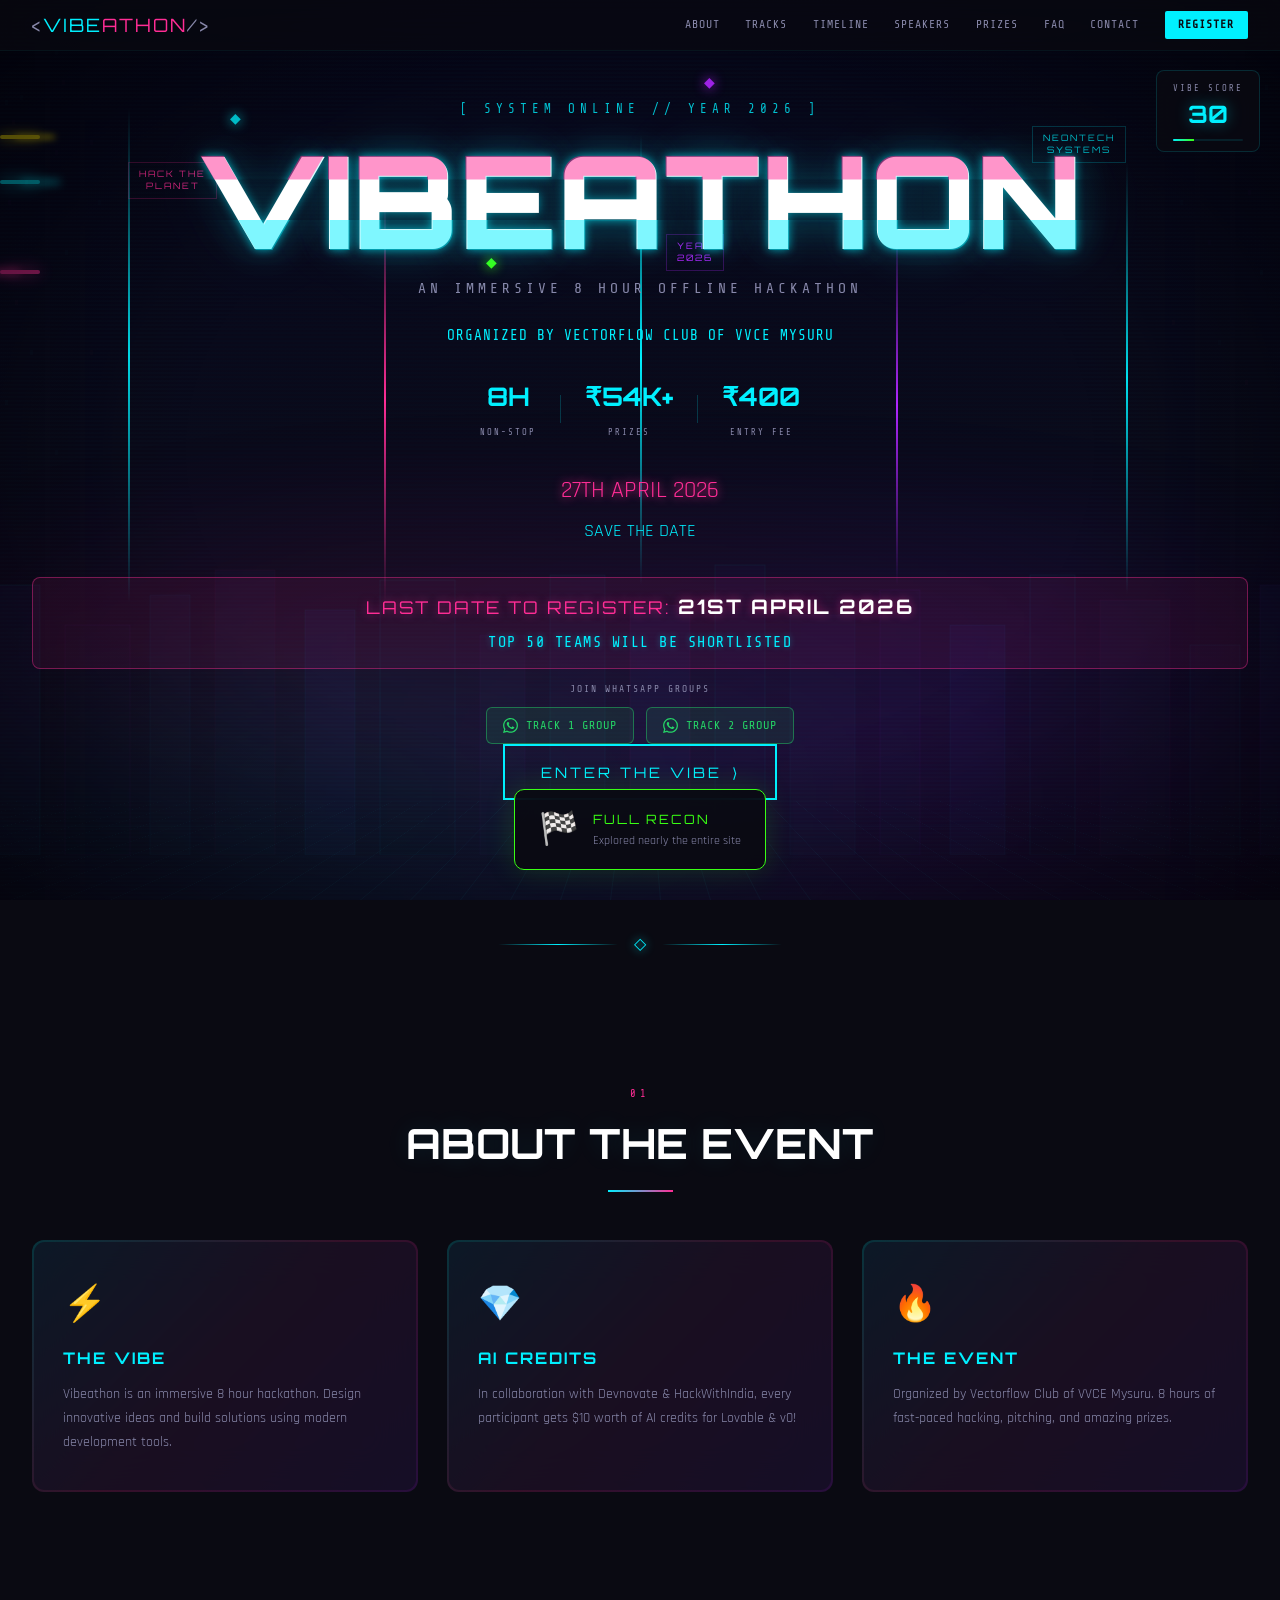
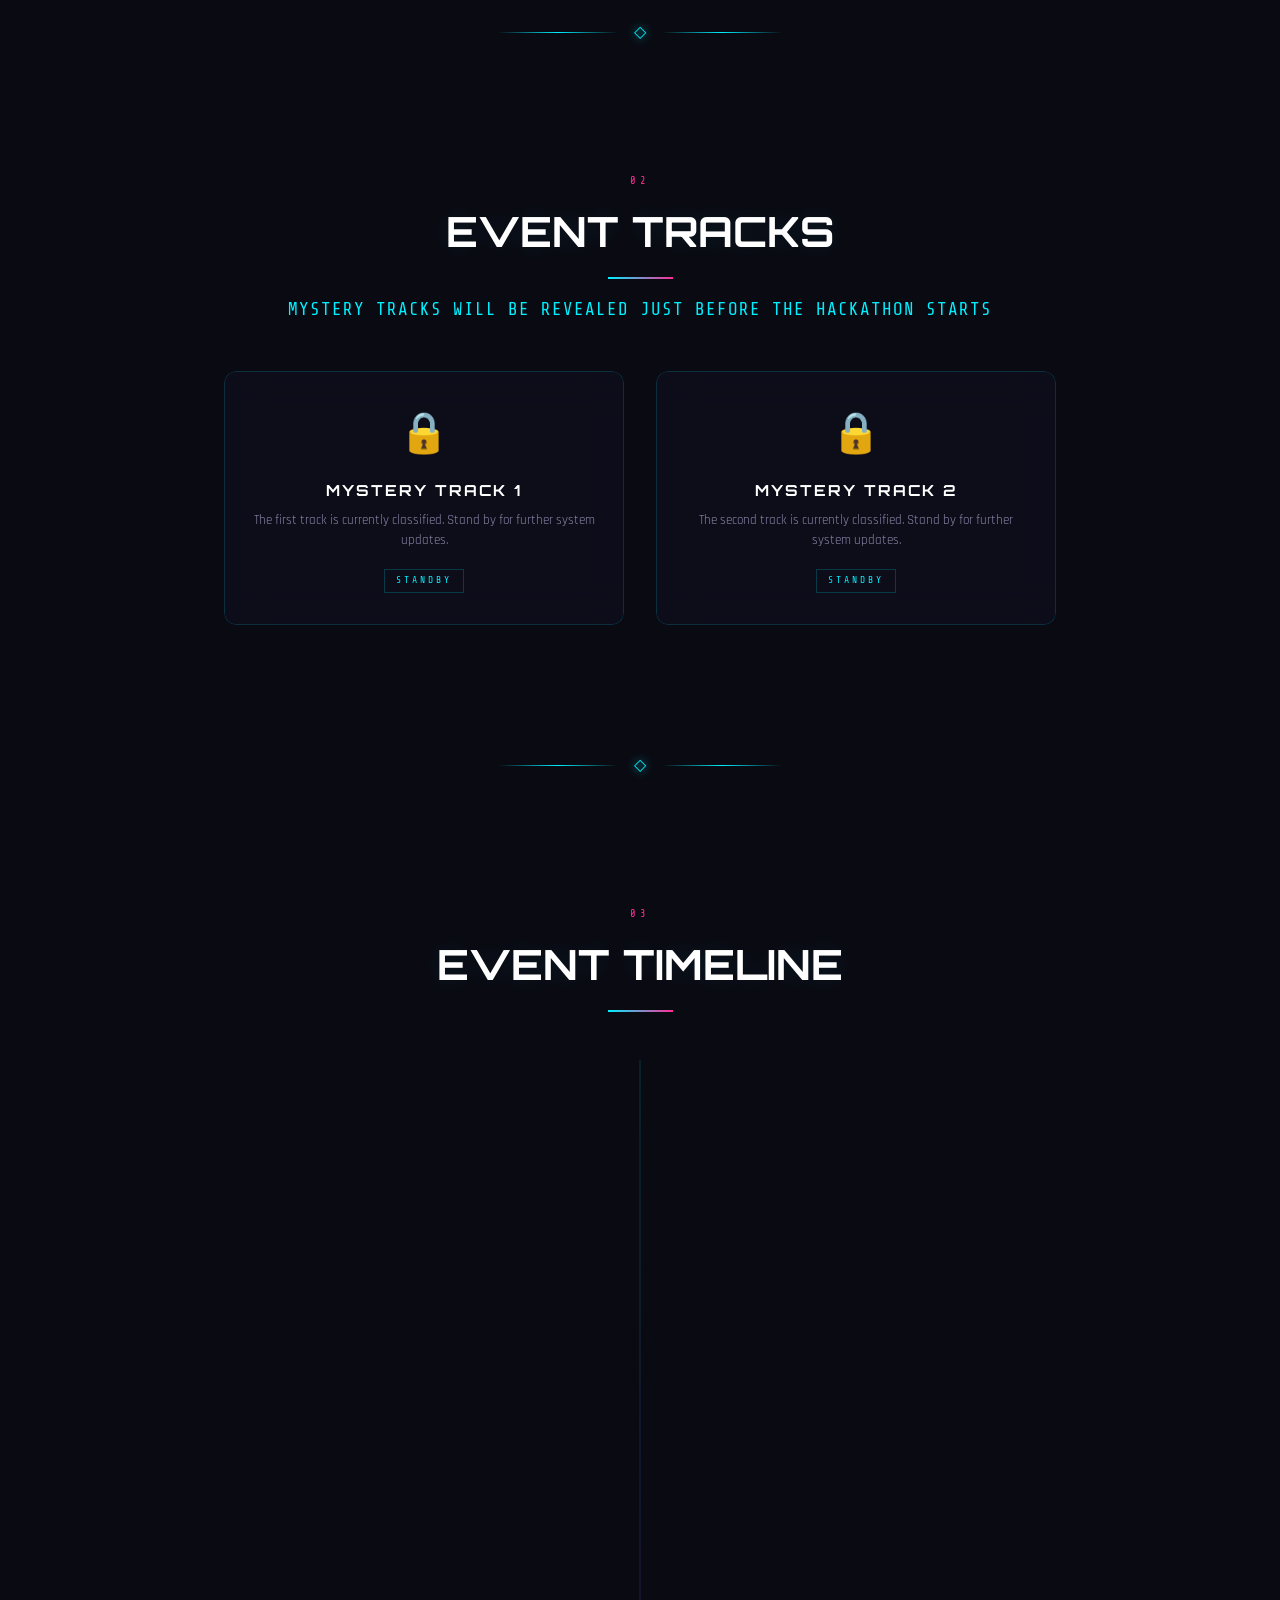
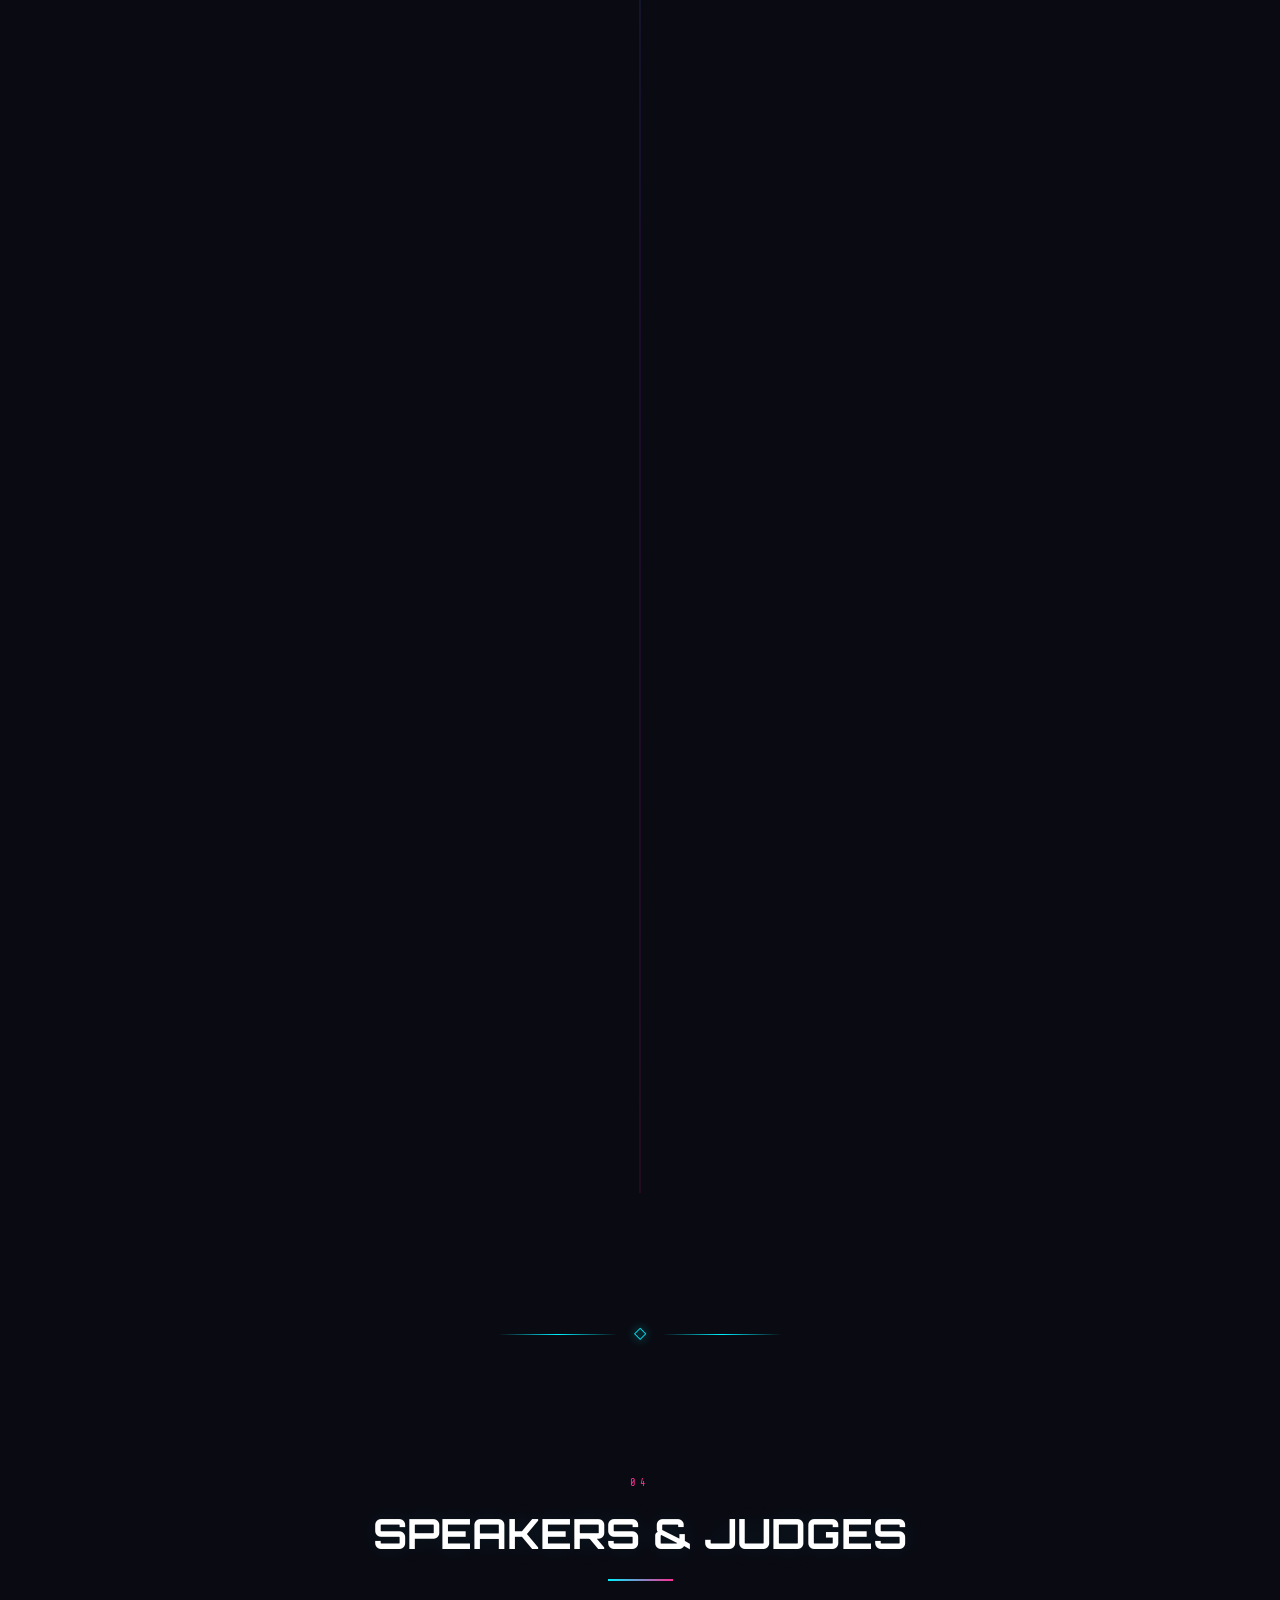
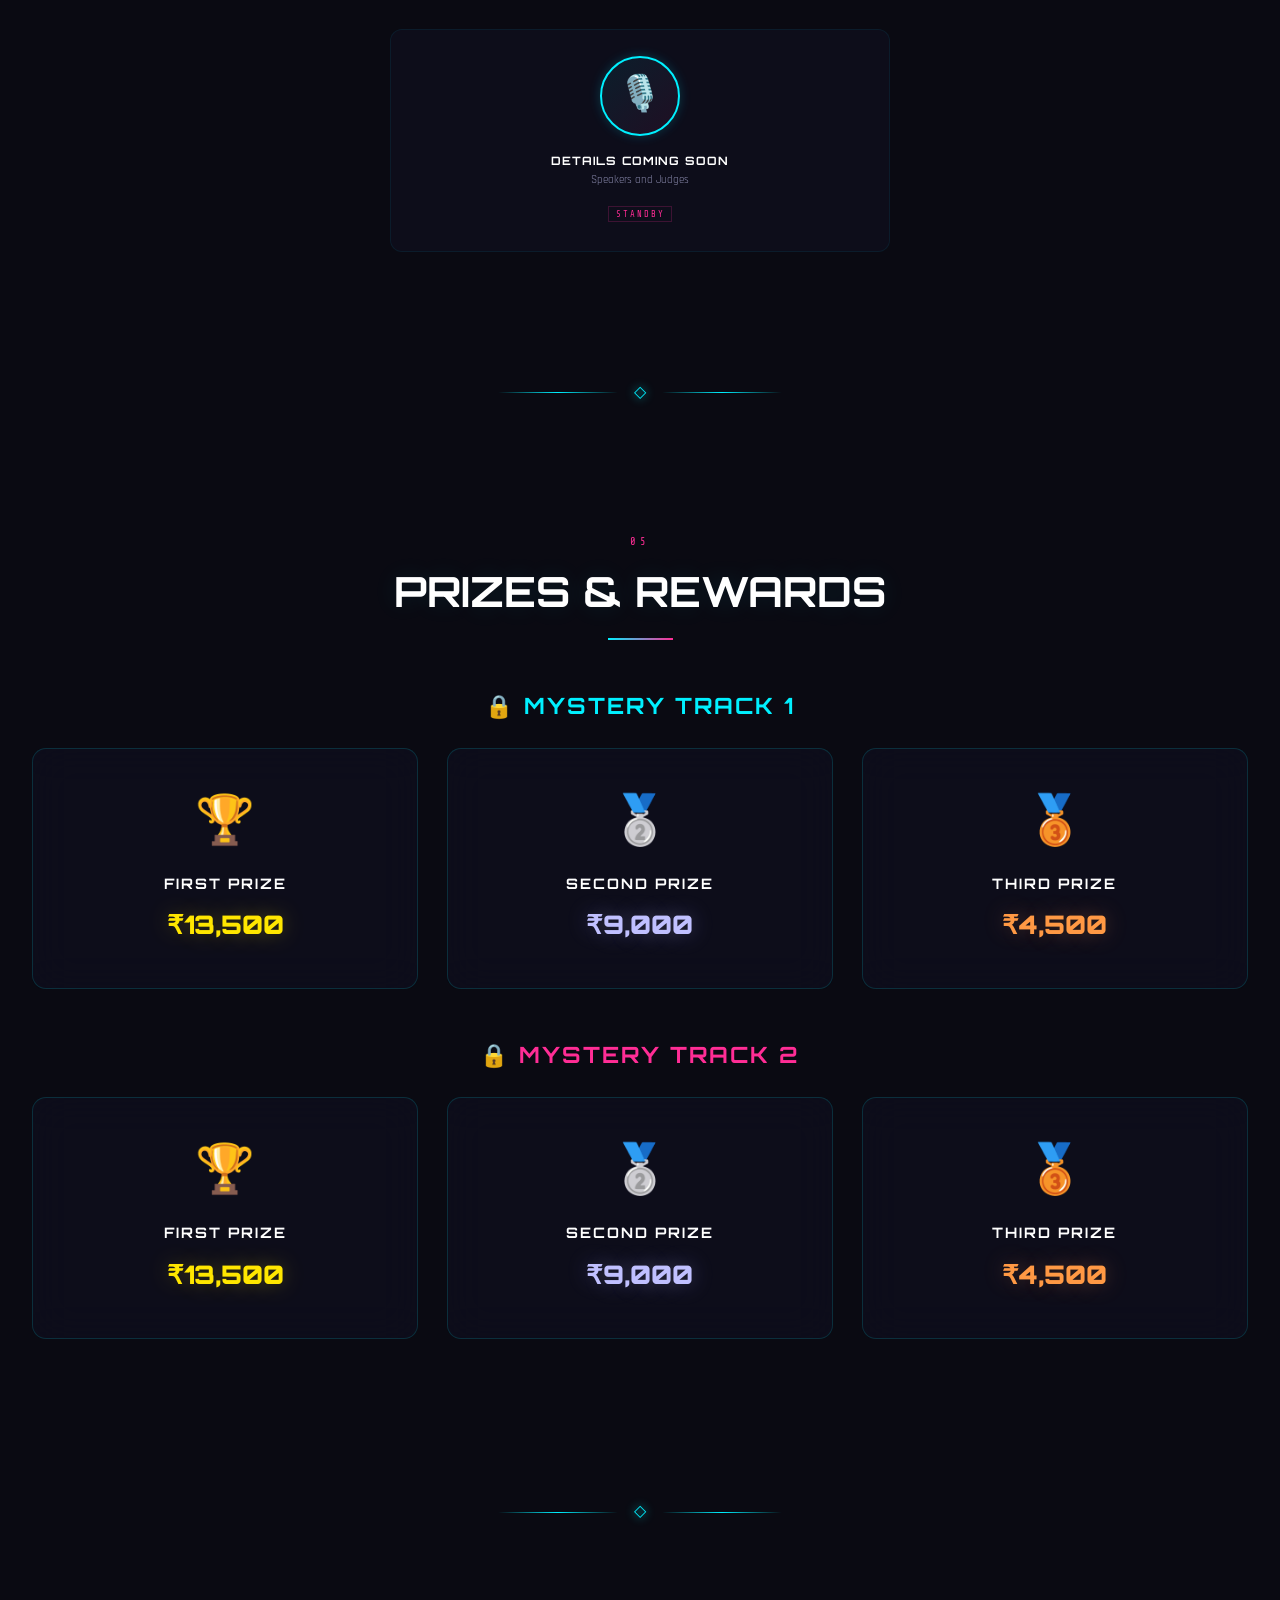
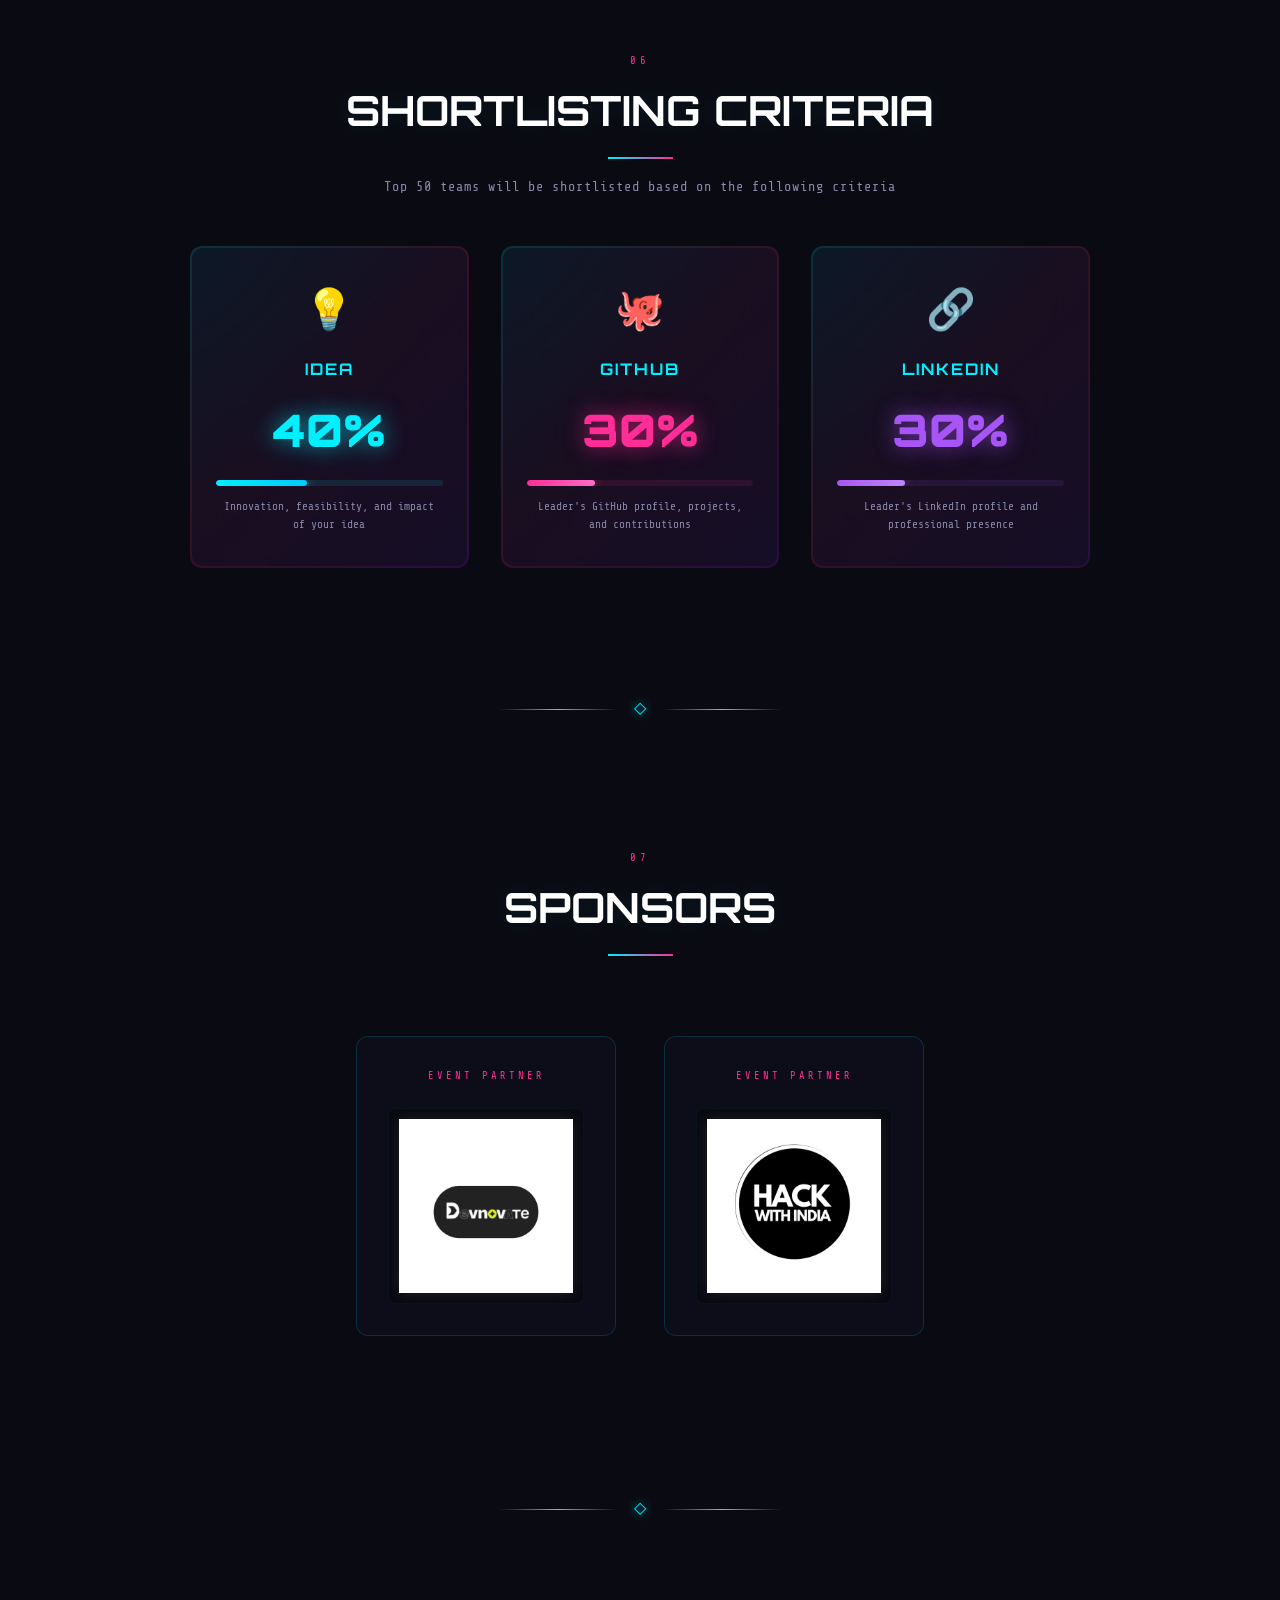
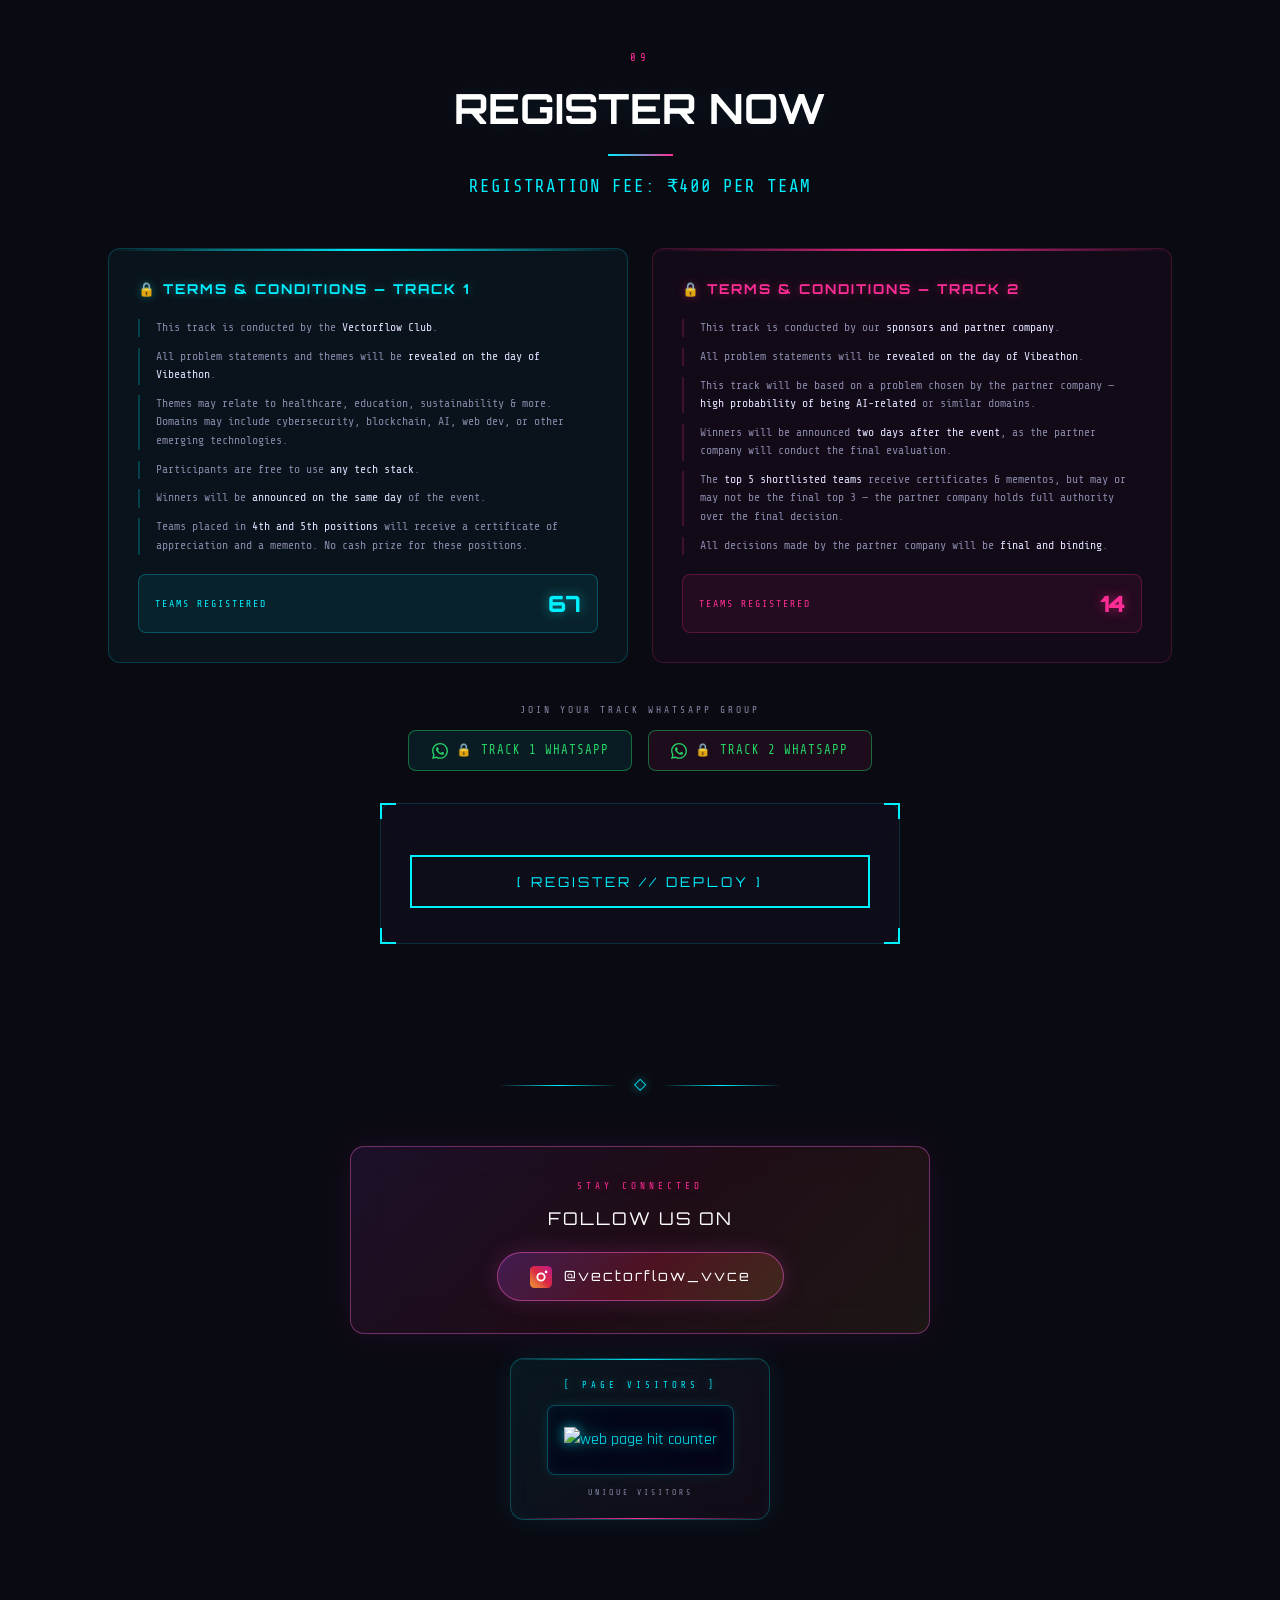
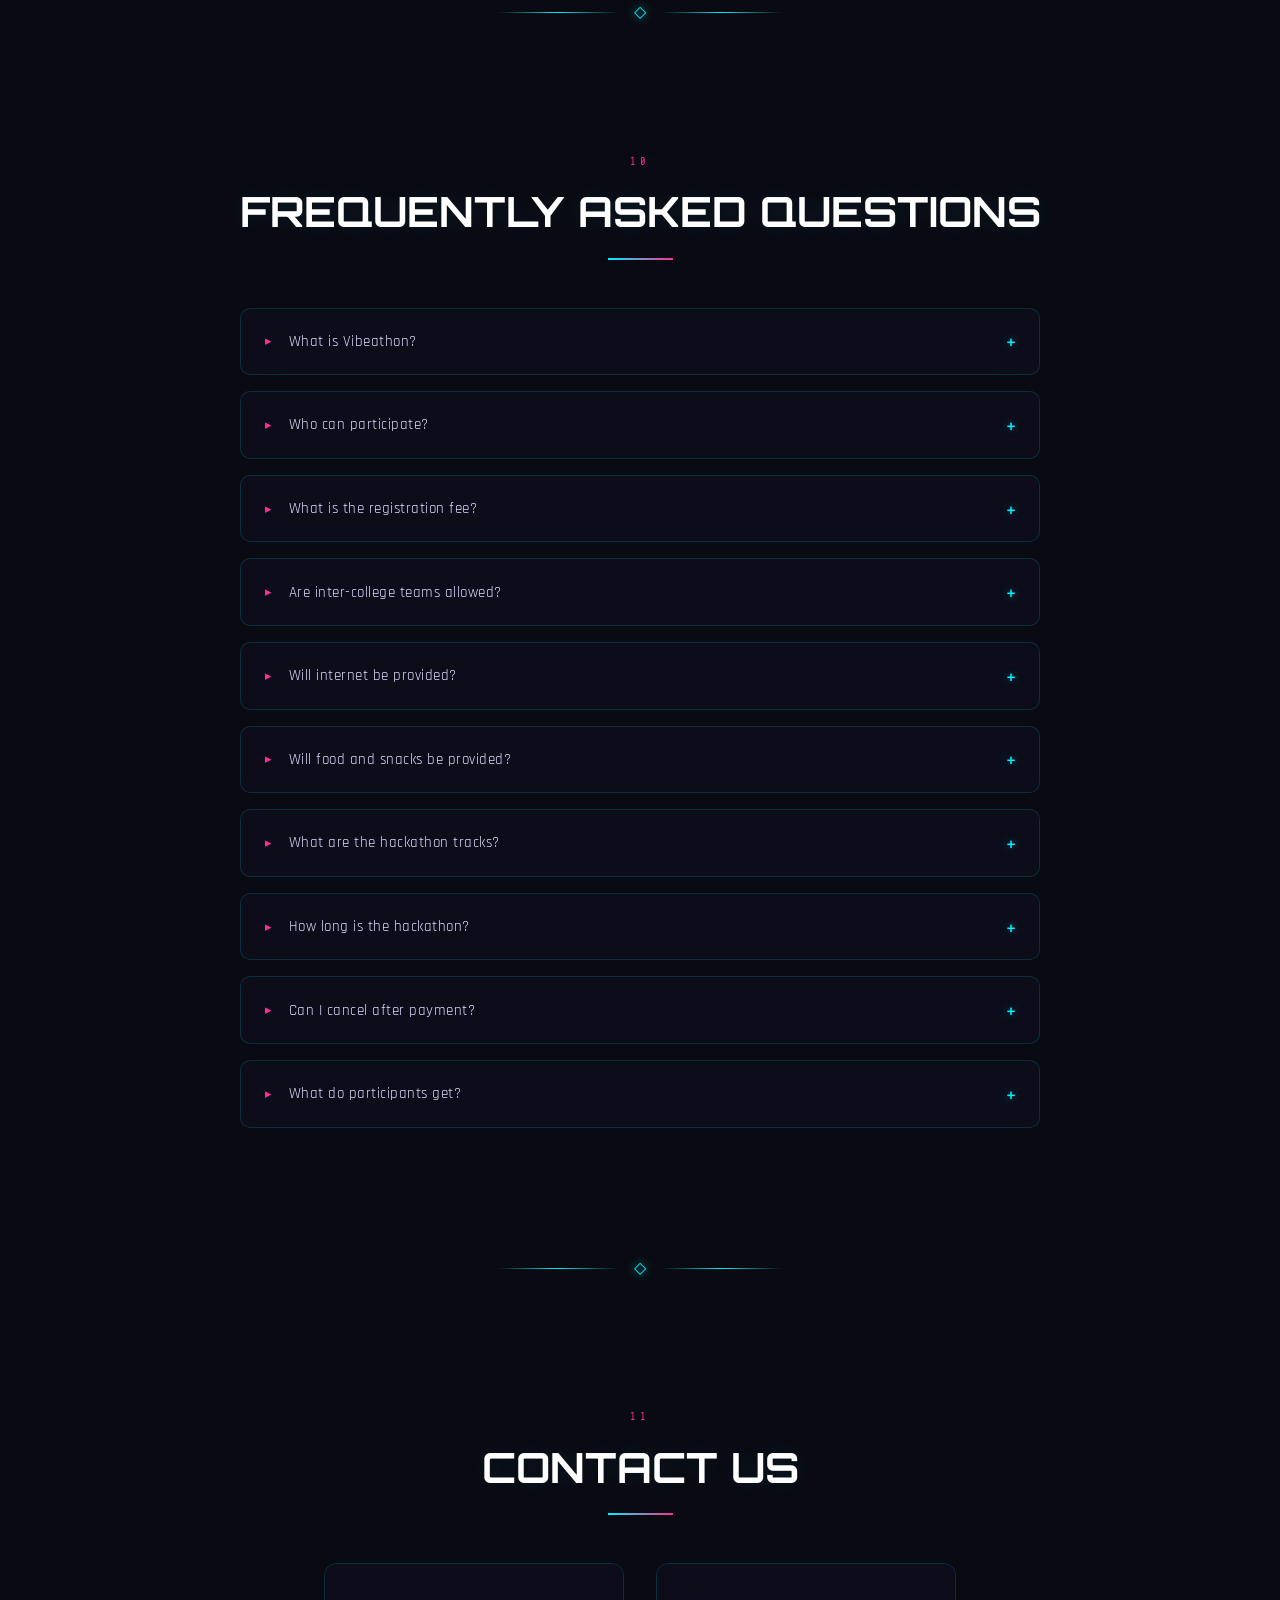
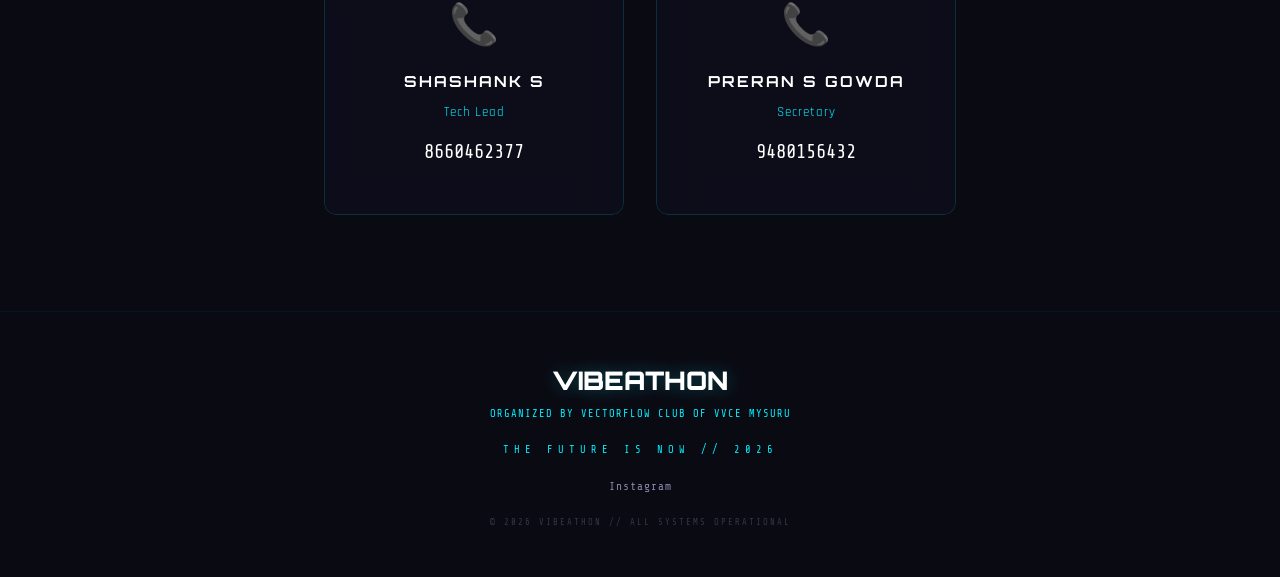
==== index.html @ c5d613c3 "Update registered teams count in index.html" ====
<!DOCTYPE html>
<html lang="en">

<head>
  <meta charset="UTF-8" />
  <meta name="viewport" content="width=device-width,initial-scale=1.0" />
  <title>VIBEATHON 2026 – Enter The Vibe</title>
  <link rel="icon" type="image/png" sizes="48x48" href="/favicon.png">
  <link rel="apple-touch-icon" href="/favicon.png">
  <meta name="description"
    content="Vibeathon is an immersive 8 hour hackathon where participants attend a short workshop, design innovative ideas, and build solutions using modern development tools and vibe coding platforms." />
  <link rel="preconnect" href="https://fonts.googleapis.com" />
  <link rel="preconnect" href="https://fonts.gstatic.com" crossorigin />
  <link
    href="https://fonts.googleapis.com/css2?family=Orbitron:wght@400;500;600;700;800;900&family=Share+Tech+Mono&family=Rajdhani:wght@300;400;500;600;700&display=swap"
    rel="stylesheet" />
  <script src="https://cdnjs.cloudflare.com/ajax/libs/gsap/3.12.5/gsap.min.js"></script>
  <script src="https://cdnjs.cloudflare.com/ajax/libs/gsap/3.12.5/ScrollTrigger.min.js"></script>
  <script src="https://cdnjs.cloudflare.com/ajax/libs/three.js/r128/three.min.js"></script>
  <link rel="stylesheet" href="styles.css" />
</head>

<body>
  <!-- BOOT -->
  <div id="boot-screen">
    <div class="boot-content">
      <div class="boot-terminal">
        <div class="boot-header"><span class="bd red"></span><span class="bd yellow"></span><span
            class="bd green"></span><span class="bt-title">VIBEATHON_SYS v6.6.6</span></div>
        <div class="boot-body" id="boot-body"></div>
      </div>
      <div class="boot-bar-wrap">
        <div class="boot-bar" id="boot-bar"></div>
      </div>
    </div>
    <div class="scanlines-overlay"></div>
  </div>

  <!-- AMBIENT LAYERS -->
  <canvas id="particle-canvas"></canvas>
  <div class="city-side city-side-left"></div>
  <div class="city-side city-side-right"></div>
  <div id="three-bg"></div>
  <div id="fog-layer">
    <div class="fog f1"></div>
    <div class="fog f2"></div>
  </div>
  <div id="lightning-flash"></div>
  <canvas id="cursor-trail-canvas"></canvas>
  <div id="cursor-glow"></div>
  <div id="cursor-dot"></div>

  <!-- VIBE SCORE HUD -->
  <div id="vibe-hud">
    <div class="vibe-label">VIBE SCORE</div>
    <div class="vibe-score" id="vibe-score">0</div>
    <div class="vibe-bar-wrap">
      <div class="vibe-bar" id="vibe-bar"></div>
    </div>
  </div>

  <!-- ACHIEVEMENT POPUP -->
  <div id="achievement" class="ach-hidden">
    <div class="ach-icon" id="ach-icon">🏆</div>
    <div class="ach-text">
      <div class="ach-title" id="ach-title">ACHIEVEMENT</div>
      <div class="ach-desc" id="ach-desc">You did something cool!</div>
    </div>
  </div>

  <!-- COLLECTIBLE ORBS (injected by JS) -->
  <div id="orbs-container"></div>

  <!-- NAV -->
  <nav id="navbar">
    <div class="nav-inner">
      <div class="nav-logo" id="nav-logo"><span class="lb">&lt;</span><span class="lt">VIBE</span><span
          class="la">ATHON</span><span class="lb">/&gt;</span></div>
      <div class="nav-links" id="nav-links">
        <a href="#about" class="nl">ABOUT</a><a href="#events" class="nl">TRACKS</a><a href="#timeline"
          class="nl">TIMELINE</a><a href="#speakers" class="nl">SPEAKERS</a><a href="#prizes" class="nl">PRIZES</a><a
          href="#faq" class="nl">FAQ</a><a href="#contact" class="nl">CONTACT</a><a href="#register" class="nl nav-cta">REGISTER</a>
      </div>
      <div class="nav-ham" id="nav-ham"><span></span><span></span><span></span></div>
    </div>
    <div class="mob-menu" id="mob-menu"><a href="#about" class="ml">ABOUT</a><a href="#events" class="ml">TRACKS</a><a
        href="#timeline" class="ml">TIMELINE</a><a href="#speakers" class="ml">SPEAKERS</a><a href="#prizes"
        class="ml">PRIZES</a><a href="#faq" class="ml">FAQ</a><a href="#contact" class="ml">CONTACT</a><a href="#register" class="ml">REGISTER</a></div>
  </nav>

  <main id="main-content">
    <!-- HERO -->
    <section id="hero">
      <div class="hero-env">
        <div class="city-skyline"></div>
        <div class="hover-cars">
          <div class="hcar hc1"></div>
          <div class="hcar hc2"></div>
          <div class="hcar hc3"></div>
        </div>
        <div class="sky-drones">
          <div class="drone d1">◆</div>
          <div class="drone d2">◆</div>
          <div class="drone d3">◆</div>
          <div class="drone d4">◆</div>
        </div>
        <div class="beams">
          <div class="beam b1"></div>
          <div class="beam b2"></div>
          <div class="beam b3"></div>
          <div class="beam b4"></div>
          <div class="beam b5"></div>
        </div>
        <div class="billboards">
          <div class="bb bb1">HACK THE<br>PLANET</div>
          <div class="bb bb2">NEONTECH<br>SYSTEMS</div>
          <div class="bb bb3">YEAR<br>2026</div>
        </div>
      </div>
      <div class="hero-grid"></div>
      <div class="hero-scan"></div>
      <div class="hero-vig"></div>
      <div class="hero-content" id="hero-content">
        <div class="hero-badge holo-flicker">[ SYSTEM ONLINE // YEAR 2026 ]</div>
        <h1 class="glitch" id="glitch-title" data-text="VIBEATHON">VIBEATHON</h1>
        <p class="hero-sub holo-flicker">AN IMMERSIVE 8 HOUR OFFLINE HACKATHON</p>
        <p class="hero-sub holo-flicker"
          style="font-size: 0.9rem; margin-top: 1.5rem; color: #00f0ff; letter-spacing: 1px;">ORGANIZED BY VECTORFLOW
          CLUB OF VVCE MYSURU</p>
        <div class="hero-stats">
          <div class="stat"><span class="sv pulse-glow">8H</span><span class="sl">NON-STOP</span></div>
          <div class="stat-div"></div>
          <div class="stat"><span class="sv pulse-glow">₹54K+</span><span class="sl">PRIZES</span></div>
          <div class="stat-div"></div>
          <div class="stat"><span class="sv pulse-glow">₹400</span><span class="sl">ENTRY FEE</span></div>
        </div>
        <div class="countdown">
          <div style="font-size: 1.5rem; color: #ff2d95; text-shadow: 0 0 10px #ff2d95; text-align: center;">
            27TH APRIL 2026<br><span style="font-size: 1.1rem; color: #00f0ff; text-shadow: none;">SAVE THE DATE</span>
          </div>
        </div>
        <div style="margin-top: 1.2rem; text-align: center; padding: 0.8rem 1.5rem; border: 1px solid rgba(255,45,149,0.4); border-radius: 8px; background: rgba(255,45,149,0.08);">
          <p style="font-size: 1.1rem; color: #ff2d95; font-family: var(--hd); letter-spacing: 2px; text-shadow: 0 0 8px rgba(255,45,149,0.5); margin: 0;">
            LAST DATE TO REGISTER: <strong style="color: #fff; font-size: 1.25rem;">21ST APRIL 2026</strong>
          </p>
          <p style="font-size: 0.95rem; color: #00f0ff; font-family: var(--mn); letter-spacing: 1.5px; margin: 0.5rem 0 0 0; text-shadow: 0 0 6px rgba(0,240,255,0.4);">
             TOP 50 TEAMS WILL BE SHORTLISTED 
          </p>
        </div>
        <div style="margin-top:0.85rem;text-align:center;">
          <p style="font-family:var(--mn);font-size:0.6rem;color:var(--dim);letter-spacing:2px;margin-bottom:0.6rem;">JOIN WHATSAPP GROUPS</p>
          <div style="display:flex;gap:0.75rem;justify-content:center;flex-wrap:wrap;">
            <a href="https://chat.whatsapp.com/FAP9p1eE5e14ixyBN4zh3I?mode=gi_t" target="_blank" rel="noopener noreferrer" style="display:inline-flex;align-items:center;gap:0.5rem;padding:0.5rem 1rem;background:rgba(37,211,102,0.1);border:1px solid rgba(37,211,102,0.45);border-radius:6px;color:#25d366;font-family:var(--mn);font-size:0.75rem;letter-spacing:1px;text-decoration:none;transition:all 0.3s;">
              <svg width="15" height="15" viewBox="0 0 24 24" fill="#25d366" xmlns="http://www.w3.org/2000/svg" style="flex-shrink:0;"><path d="M17.472 14.382c-.297-.149-1.758-.867-2.03-.967-.273-.099-.471-.148-.67.15-.197.297-.767.966-.94 1.164-.173.199-.347.223-.644.075-.297-.15-1.255-.463-2.39-1.475-.883-.788-1.48-1.761-1.653-2.059-.173-.297-.018-.458.13-.606.134-.133.298-.347.446-.52.149-.174.198-.298.298-.497.099-.198.05-.371-.025-.52-.075-.149-.669-1.612-.916-2.207-.242-.579-.487-.5-.669-.51-.173-.008-.371-.01-.57-.01-.198 0-.52.074-.792.372-.272.297-1.04 1.016-1.04 2.479 0 1.462 1.065 2.875 1.213 3.074.149.198 2.096 3.2 5.077 4.487.709.306 1.262.489 1.694.625.712.227 1.36.195 1.871.118.571-.085 1.758-.719 2.006-1.413.248-.694.248-1.289.173-1.413-.074-.124-.272-.198-.57-.347m-5.421 7.403h-.004a9.87 9.87 0 01-5.031-1.378l-.361-.214-3.741.982.998-3.648-.235-.374a9.86 9.86 0 01-1.51-5.26c.001-5.45 4.436-9.884 9.888-9.884 2.64 0 5.122 1.03 6.988 2.898a9.825 9.825 0 012.893 6.994c-.003 5.45-4.437 9.884-9.885 9.884m8.413-18.297A11.815 11.815 0 0012.05 0C5.495 0 .16 5.335.157 11.892c0 2.096.547 4.142 1.588 5.945L.057 24l6.305-1.654a11.882 11.882 0 005.683 1.448h.005c6.554 0 11.89-5.335 11.893-11.893a11.821 11.821 0 00-3.48-8.413z"/></svg>
              TRACK 1 GROUP
            </a>
            <a href="https://chat.whatsapp.com/LrXBKd58CRT2yIVHhQUVnm?mode=gi_t" target="_blank" rel="noopener noreferrer" style="display:inline-flex;align-items:center;gap:0.5rem;padding:0.5rem 1rem;background:rgba(37,211,102,0.1);border:1px solid rgba(37,211,102,0.45);border-radius:6px;color:#25d366;font-family:var(--mn);font-size:0.75rem;letter-spacing:1px;text-decoration:none;transition:all 0.3s;">
              <svg width="15" height="15" viewBox="0 0 24 24" fill="#25d366" xmlns="http://www.w3.org/2000/svg" style="flex-shrink:0;"><path d="M17.472 14.382c-.297-.149-1.758-.867-2.03-.967-.273-.099-.471-.148-.67.15-.197.297-.767.966-.94 1.164-.173.199-.347.223-.644.075-.297-.15-1.255-.463-2.39-1.475-.883-.788-1.48-1.761-1.653-2.059-.173-.297-.018-.458.13-.606.134-.133.298-.347.446-.52.149-.174.198-.298.298-.497.099-.198.05-.371-.025-.52-.075-.149-.669-1.612-.916-2.207-.242-.579-.487-.5-.669-.51-.173-.008-.371-.01-.57-.01-.198 0-.52.074-.792.372-.272.297-1.04 1.016-1.04 2.479 0 1.462 1.065 2.875 1.213 3.074.149.198 2.096 3.2 5.077 4.487.709.306 1.262.489 1.694.625.712.227 1.36.195 1.871.118.571-.085 1.758-.719 2.006-1.413.248-.694.248-1.289.173-1.413-.074-.124-.272-.198-.57-.347m-5.421 7.403h-.004a9.87 9.87 0 01-5.031-1.378l-.361-.214-3.741.982.998-3.648-.235-.374a9.86 9.86 0 01-1.51-5.26c.001-5.45 4.436-9.884 9.888-9.884 2.64 0 5.122 1.03 6.988 2.898a9.825 9.825 0 012.893 6.994c-.003 5.45-4.437 9.884-9.885 9.884m8.413-18.297A11.815 11.815 0 0012.05 0C5.495 0 .16 5.335.157 11.892c0 2.096.547 4.142 1.588 5.945L.057 24l6.305-1.654a11.882 11.882 0 005.683 1.448h.005c6.554 0 11.89-5.335 11.893-11.893a11.821 11.821 0 00-3.48-8.413z"/></svg>
              TRACK 2 GROUP
            </a>
          </div>
        </div>
        <a href="#about" class="cta-btn neon-pulse"><span class="cta-bg"></span><span class="cta-txt">ENTER THE
            VIBE</span><span class="cta-arr">⟩</span></a>
      </div>
    </section>

    <!-- SECTION PORTAL DIVIDER -->
    <div class="portal-divider">
      <div class="portal-line"></div>
      <div class="portal-diamond">◇</div>
      <div class="portal-line"></div>
    </div>

    <!-- ABOUT -->
    <section id="about" class="sec">
      <div class="sec-inner">
        <div class="sec-head"><span class="si">01</span>
          <h2 class="st holo-flicker" data-text="ABOUT THE EVENT">ABOUT THE EVENT</h2>
          <div class="sl-line"></div>
        </div>
        <div class="about-cards">
          <div class="hcard float-slow" data-tilt>
            <div class="hcard-shine"></div>
            <div class="hcard-body">
              <div class="hcard-icon breath-glow">⚡</div>
              <h3 class="holo-flicker">THE VIBE</h3>
              <p>Vibeathon is an immersive 8 hour hackathon. Design innovative ideas and build solutions using modern
                development tools.</p>
            </div>
          </div>
          <div class="hcard float-slow" data-tilt>
            <div class="hcard-shine"></div>
            <div class="hcard-body">
              <div class="hcard-icon breath-glow">💎</div>
              <h3 class="holo-flicker">AI CREDITS</h3>
              <p>In collaboration with Devnovate & HackWithIndia, every participant gets $10 worth of AI credits for
                Lovable & v0!</p>
            </div>
          </div>
          <div class="hcard float-slow" data-tilt>
            <div class="hcard-shine"></div>
            <div class="hcard-body">
              <div class="hcard-icon breath-glow">🔥</div>
              <h3 class="holo-flicker">THE EVENT</h3>
              <p>Organized by Vectorflow Club of VVCE Mysuru. 8 hours of fast-paced hacking, pitching, and amazing
                prizes.</p>
            </div>
          </div>
        </div>
      </div>
    </section>

    <div class="portal-divider">
      <div class="portal-line"></div>
      <div class="portal-diamond">◇</div>
      <div class="portal-line"></div>
    </div>

    <!-- EVENTS -->
    <section id="events" class="sec">
      <div class="sec-inner">
        <div class="sec-head"><span class="si">02</span>
          <h2 class="st holo-flicker" data-text="EVENT TRACKS">EVENT TRACKS</h2>
          <div class="sl-line"></div>
          <p style="color: #00f0ff; font-weight: 500; font-family: var(--mn); letter-spacing: 1px; margin-top: 1rem; font-size: 1.1rem;">
            MYSTERY TRACKS WILL BE REVEALED JUST BEFORE THE HACKATHON STARTS</p>
        </div>
        <div class="tracks-grid" style="display: flex; justify-content: center; gap: 2rem; flex-wrap: wrap;">
          <div class="tcard float-slow" data-tilt data-clr="cyan" style="width: 100%; max-width: 400px;">
            <div class="tcard-bg"></div>
            <div class="tcard-glow"></div>
            <div class="tcard-scan"></div>
            <div class="tcard-body">
              <div class="tcard-icon spin-slow">🔒</div>
              <h3 class="holo-flicker">MYSTERY TRACK 1</h3>
              <p>The first track is currently classified. Stand by for further system updates.</p><span
                class="tcard-tag neon-pulse">STANDBY</span>
            </div>
          </div>
          <div class="tcard float-slow" data-tilt data-clr="cyan" style="width: 100%; max-width: 400px;">
            <div class="tcard-bg"></div>
            <div class="tcard-glow"></div>
            <div class="tcard-scan"></div>
            <div class="tcard-body">
              <div class="tcard-icon spin-slow">🔒</div>
              <h3 class="holo-flicker">MYSTERY TRACK 2</h3>
              <p>The second track is currently classified. Stand by for further system updates.</p><span
                class="tcard-tag neon-pulse">STANDBY</span>
            </div>
          </div>
        </div>
      </div>
    </section>

    <div class="portal-divider">
      <div class="portal-line"></div>
      <div class="portal-diamond">◇</div>
      <div class="portal-line"></div>
    </div>

    <!-- TIMELINE -->
    <section id="timeline" class="sec">
      <div class="sec-inner">
        <div class="sec-head"><span class="si">03</span>
          <h2 class="st holo-flicker" data-text="EVENT TIMELINE">EVENT TIMELINE</h2>
          <div class="sl-line"></div>
        </div>
        <div class="tl-wrap">
          <div class="tl-line-bg"></div>
          <div class="tl-line-fill" id="tl-fill"></div>
          <div class="tl-n left">
            <div class="tl-dot breath-glow"></div>
            <div class="tl-card"><span class="tl-t">8:30 AM to 9:00 AM</span>
              <h3>REGISTRATION</h3>
              <p>Check-in and get your badges.</p>
            </div>
          </div>
          <div class="tl-n right">
            <div class="tl-dot breath-glow"></div>
            <div class="tl-card"><span class="tl-t">9:00 AM to 9:30 AM</span>
              <h3>INAUGURATION</h3>
              <p>Welcome to Vibeathon.</p>
            </div>
          </div>
          <div class="tl-n left">
            <div class="tl-dot breath-glow"></div>
            <div class="tl-card"><span class="tl-t">9:30 AM to 10:30 AM</span>
              <h3>WORKSHOP</h3>
              <p>Learn vibe coding and tools.</p>
            </div>
          </div>
          <div class="tl-n right">
            <div class="tl-dot breath-glow"></div>
            <div class="tl-card"><span class="tl-t">10:30 AM to 11:30 AM</span>
              <h3>DESIGN PHASE</h3>
              <p>Ideate and structuralize.</p>
            </div>
          </div>
          <div class="tl-n left">
            <div class="tl-dot breath-glow"></div>
            <div class="tl-card"><span class="tl-t">11:30 AM to 12:30 PM</span>
              <h3>EVALUATION</h3>
              <p>Teams evaluated. Completed teams enjoy snacks.</p>
            </div>
          </div>
          <div class="tl-n right">
            <div class="tl-dot breath-glow"></div>
            <div class="tl-card"><span class="tl-t">12:30 PM to 1:30 PM</span>
              <h3>BUILD PHASE</h3>
              <p>Start your hacking engines.</p>
            </div>
          </div>
          <div class="tl-n left">
            <div class="tl-dot breath-glow"></div>
            <div class="tl-card"><span class="tl-t">1:30 PM to 2:30 PM</span>
              <h3>LUNCH BREAK</h3>
              <p>Refuel and re-energize.</p>
            </div>
          </div>
          <div class="tl-n right">
            <div class="tl-dot breath-glow"></div>
            <div class="tl-card"><span class="tl-t">2:30 PM to 4:30 PM</span>
              <h3>BUILD PHASE 2</h3>
              <p>Every team starts at the same time. Finalize and polish.</p>
            </div>
          </div>
          <div class="tl-n left">
            <div class="tl-dot breath-glow"></div>
            <div class="tl-card"><span class="tl-t">4:30 PM to 5:30 PM</span>
              <h3>EVALUATION 2</h3>
              <p>Final round of evaluation.</p>
            </div>
          </div>
          <div class="tl-n right">
            <div class="tl-dot breath-glow"></div>
            <div class="tl-card"><span class="tl-t">5:50 PM to 6:10 PM</span>
              <h3>FINALIST PITCH</h3>
              <p>Top teams present to the judges.</p>
            </div>
          </div>
          <div class="tl-n left">
            <div class="tl-dot breath-glow"></div>
            <div class="tl-card"><span class="tl-t">6:20 PM</span>
              <h3>CLOSING CEREMONY &amp; AWARDS</h3>
              <p>Winners announced and closing remarks.</p>
            </div>
          </div>
        </div>
      </div>
    </section>

    <div class="portal-divider">
      <div class="portal-line"></div>
      <div class="portal-diamond">◇</div>
      <div class="portal-line"></div>
    </div>

    <!-- SPEAKERS -->
    <section id="speakers" class="sec">
      <div class="sec-inner">
        <div class="sec-head"><span class="si">04</span>
          <h2 class="st holo-flicker" data-text="SPEAKERS & JUDGES">SPEAKERS & JUDGES</h2>
          <div class="sl-line"></div>
        </div>
        <div class="spk-grid" style="display: flex; justify-content: center;">
          <div class="spk float-slow" data-tilt style="width: 100%; max-width: 500px;">
            <div class="spk-av"><span>🎙️</span>
              <div class="spk-scanline"></div>
            </div>
            <h3 class="holo-flicker">DETAILS COMING SOON</h3>
            <p>Speakers and Judges</p><span class="spk-r">STANDBY</span>
          </div>
        </div>
      </div>
    </section>

    <div class="portal-divider">
      <div class="portal-line"></div>
      <div class="portal-diamond">◇</div>
      <div class="portal-line"></div>
    </div>

    <!-- PRIZES -->
    <section id="prizes" class="sec">
      <div class="sec-inner">
        <div class="sec-head"><span class="si">05</span>
          <h2 class="st holo-flicker" data-text="PRIZES & REWARDS">PRIZES & REWARDS</h2>
          <div class="sl-line"></div>
        </div>
        <h3 class="holo-flicker" style="text-align:center;color:#00f0ff;font-family:var(--hd);font-size:1.4rem;margin-bottom:1.5rem;letter-spacing:2px;">🔒 MYSTERY TRACK 1</h3>
        <div class="prize-row">
          <div class="pbox pgold float-slow" data-tilt>
            <div class="pbox-3d">
              <div class="pface">
                <div class="pemoji breath-glow">🏆</div>
                <h3>FIRST PRIZE</h3>
                <div class="pamt">₹13,500</div>
              </div>
            </div>
            <div class="pbox-orb"></div>
          </div>
          <div class="pbox psilver float-slow" data-tilt>
            <div class="pbox-3d">
              <div class="pface">
                <div class="pemoji breath-glow">🥈</div>
                <h3>SECOND PRIZE</h3>
                <div class="pamt">₹9,000</div>
              </div>
            </div>
            <div class="pbox-orb"></div>
          </div>
          <div class="pbox pbronze float-slow" data-tilt>
            <div class="pbox-3d">
              <div class="pface">
                <div class="pemoji breath-glow">🥉</div>
                <h3>THIRD PRIZE</h3>
                <div class="pamt">₹4,500</div>
              </div>
            </div>
            <div class="pbox-orb"></div>
          </div>
        </div>

        <div style="margin-top:3rem;"></div>

        <h3 class="holo-flicker" style="text-align:center;color:#ff2d95;font-family:var(--hd);font-size:1.4rem;margin-bottom:1.5rem;letter-spacing:2px;">🔒 MYSTERY TRACK 2</h3>
        <div class="prize-row">
          <div class="pbox pgold float-slow" data-tilt>
            <div class="pbox-3d">
              <div class="pface">
                <div class="pemoji breath-glow">🏆</div>
                <h3>FIRST PRIZE</h3>
                <div class="pamt">₹13,500</div>
              </div>
            </div>
            <div class="pbox-orb"></div>
          </div>
          <div class="pbox psilver float-slow" data-tilt>
            <div class="pbox-3d">
              <div class="pface">
                <div class="pemoji breath-glow">🥈</div>
                <h3>SECOND PRIZE</h3>
                <div class="pamt">₹9,000</div>
              </div>
            </div>
            <div class="pbox-orb"></div>
          </div>
          <div class="pbox pbronze float-slow" data-tilt>
            <div class="pbox-3d">
              <div class="pface">
                <div class="pemoji breath-glow">🥉</div>
                <h3>THIRD PRIZE</h3>
                <div class="pamt">₹4,500</div>
              </div>
            </div>
            <div class="pbox-orb"></div>
          </div>
        </div>
      </div>
    </section>

    <div class="portal-divider">
      <div class="portal-line"></div>
      <div class="portal-diamond">◇</div>
      <div class="portal-line"></div>
    </div>

    <!-- EVALUATION CRITERIA -->
    <section id="evaluation" class="sec">
      <div class="sec-inner">
        <div class="sec-head"><span class="si">06</span>
          <h2 class="st holo-flicker" data-text="SHORTLISTING CRITERIA">SHORTLISTING CRITERIA</h2>
          <div class="sl-line"></div>
          <p style="color: #8888aa; font-family: var(--mn); font-size: 0.85rem; letter-spacing: 1px; margin-top: 1rem; max-width: 600px; margin-left: auto; margin-right: auto; text-align: center; line-height: 1.7;">
            Top 50 teams will be shortlisted based on the following criteria
          </p>
        </div>
        <div style="display: flex; gap: 2rem; justify-content: center; flex-wrap: wrap; max-width: 900px; margin: 0 auto;">
          <!-- Idea 40% -->
          <div class="hcard float-slow" data-tilt style="flex: 1; min-width: 240px; max-width: 280px;">
            <div class="hcard-shine"></div>
            <div class="hcard-body" style="text-align: center; padding: 2rem 1.5rem;">
              <div class="hcard-icon breath-glow" style="font-size: 2.5rem;">💡</div>
              <h3 class="holo-flicker" style="margin-bottom: 0.8rem;">IDEA</h3>
              <div style="font-family: var(--hd); font-size: 2.8rem; font-weight: 900; color: #00f0ff; text-shadow: 0 0 20px rgba(0,240,255,0.5), 0 0 40px rgba(0,240,255,0.2); margin-bottom: 0.8rem;">40%</div>
              <div style="width: 100%; height: 6px; background: rgba(0,240,255,0.1); border-radius: 3px; overflow: hidden; position: relative;">
                <div style="width: 40%; height: 100%; background: linear-gradient(90deg, #00f0ff, #00c8ff); border-radius: 3px; box-shadow: 0 0 12px rgba(0,240,255,0.6); animation: barPulse 2s ease-in-out infinite;"></div>
              </div>
              <p style="font-family: var(--mn); font-size: 0.7rem; color: #8888aa; margin-top: 0.8rem; line-height: 1.6;">Innovation, feasibility, and impact of your idea</p>
            </div>
          </div>
          <!-- Github 30% -->
          <div class="hcard float-slow" data-tilt style="flex: 1; min-width: 240px; max-width: 280px;">
            <div class="hcard-shine"></div>
            <div class="hcard-body" style="text-align: center; padding: 2rem 1.5rem;">
              <div class="hcard-icon breath-glow" style="font-size: 2.5rem;">🐙</div>
              <h3 class="holo-flicker" style="margin-bottom: 0.8rem;">GITHUB</h3>
              <div style="font-family: var(--hd); font-size: 2.8rem; font-weight: 900; color: #ff2d95; text-shadow: 0 0 20px rgba(255,45,149,0.5), 0 0 40px rgba(255,45,149,0.2); margin-bottom: 0.8rem;">30%</div>
              <div style="width: 100%; height: 6px; background: rgba(255,45,149,0.1); border-radius: 3px; overflow: hidden; position: relative;">
                <div style="width: 30%; height: 100%; background: linear-gradient(90deg, #ff2d95, #ff6ec7); border-radius: 3px; box-shadow: 0 0 12px rgba(255,45,149,0.6); animation: barPulse 2s ease-in-out infinite 0.3s;"></div>
              </div>
              <p style="font-family: var(--mn); font-size: 0.7rem; color: #8888aa; margin-top: 0.8rem; line-height: 1.6;">Leader's GitHub profile, projects, and contributions</p>
            </div>
          </div>
          <!-- LinkedIn 30% -->
          <div class="hcard float-slow" data-tilt style="flex: 1; min-width: 240px; max-width: 280px;">
            <div class="hcard-shine"></div>
            <div class="hcard-body" style="text-align: center; padding: 2rem 1.5rem;">
              <div class="hcard-icon breath-glow" style="font-size: 2.5rem;">🔗</div>
              <h3 class="holo-flicker" style="margin-bottom: 0.8rem;">LINKEDIN</h3>
              <div style="font-family: var(--hd); font-size: 2.8rem; font-weight: 900; color: #a855f7; text-shadow: 0 0 20px rgba(168,85,247,0.5), 0 0 40px rgba(168,85,247,0.2); margin-bottom: 0.8rem;">30%</div>
              <div style="width: 100%; height: 6px; background: rgba(168,85,247,0.1); border-radius: 3px; overflow: hidden; position: relative;">
                <div style="width: 30%; height: 100%; background: linear-gradient(90deg, #a855f7, #c084fc); border-radius: 3px; box-shadow: 0 0 12px rgba(168,85,247,0.6); animation: barPulse 2s ease-in-out infinite 0.6s;"></div>
              </div>
              <p style="font-family: var(--mn); font-size: 0.7rem; color: #8888aa; margin-top: 0.8rem; line-height: 1.6;">Leader's LinkedIn profile and professional presence</p>
            </div>
          </div>
        </div>
      </div>
    </section>

    <div class="portal-divider">
      <div class="portal-line"></div>
      <div class="portal-diamond">◇</div>
      <div class="portal-line"></div>
    </div>

    <!-- SPONSORS -->
    <section id="sponsors" class="sec sec-full">
      <div class="sec-inner">
        <div class="sec-head"><span class="si">07</span>
          <h2 class="st holo-flicker" data-text="SPONSORS">SPONSORS</h2>
          <div class="sl-line"></div>
        </div>
      </div>
      <div class="sponsors-grid">
        <div class="spon-card float-slow" data-tilt>
          <div class="spon-bg"></div>
          <p class="spon-label">EVENT PARTNER</p>
          <div class="spon-img-wrap">
            <img src="1.png" alt="Devnovate" class="spon-img" />
          </div>
        </div>
        <div class="spon-card float-slow" data-tilt style="animation-delay: 0.5s;">
          <div class="spon-bg"></div>
          <p class="spon-label">EVENT PARTNER</p>
          <div class="spon-img-wrap">
            <img src="2.png" alt="HackWithIndia" class="spon-img" />
          </div>
        </div>
      </div>
    </section>

    <div class="portal-divider">
      <div class="portal-line"></div>
      <div class="portal-diamond">◇</div>
      <div class="portal-line"></div>
    </div>



    <!-- REGISTER -->
    <section id="register" class="sec">
      <div class="sec-inner">
        <div class="sec-head"><span class="si">09</span>
          <h2 class="st holo-flicker" data-text="REGISTER NOW">REGISTER NOW</h2>
          <div class="sl-line"></div>
          <p
            style="color: #00f0ff; font-weight: 500; font-family: var(--mn); letter-spacing: 1px; margin-top: 1rem; font-size: 1.1rem;">
            REGISTRATION FEE: ₹400 PER TEAM</p>
        </div>

        <!-- TERMS AND CONDITIONS -->
        <div style="display:flex;gap:1.5rem;justify-content:center;flex-wrap:wrap;margin-bottom:2.5rem;">
          <!-- Track 1 T&C -->
          <div style="flex:1;min-width:280px;max-width:520px;background:rgba(0,240,255,0.04);border:1px solid rgba(0,240,255,0.2);border-radius:12px;padding:1.8rem;position:relative;overflow:hidden;">
            <div style="position:absolute;top:0;left:0;right:0;height:2px;background:linear-gradient(90deg,transparent,var(--b),transparent);"></div>
            <h3 style="font-family:var(--hd);font-size:0.85rem;color:#00f0ff;letter-spacing:2px;margin-bottom:1.2rem;text-shadow:0 0 10px rgba(0,240,255,0.4);display:flex;align-items:center;gap:0.5rem;">🔒 TERMS &amp; CONDITIONS — TRACK 1</h3>
            <ul style="list-style:none;padding:0;margin:0;display:flex;flex-direction:column;gap:0.65rem;">
              <li style="font-family:var(--mn);font-size:0.72rem;color:#8888aa;line-height:1.6;padding-left:1rem;border-left:2px solid rgba(0,240,255,0.2);position:relative;">This track is conducted by the <span style="color:#e0e0ff;">Vectorflow Club</span>.</li>
              <li style="font-family:var(--mn);font-size:0.72rem;color:#8888aa;line-height:1.6;padding-left:1rem;border-left:2px solid rgba(0,240,255,0.2);">All problem statements and themes will be <span style="color:#e0e0ff;">revealed on the day of Vibeathon</span>.</li>
              <li style="font-family:var(--mn);font-size:0.72rem;color:#8888aa;line-height:1.6;padding-left:1rem;border-left:2px solid rgba(0,240,255,0.2);">Themes may relate to healthcare, education, sustainability &amp; more. Domains may include cybersecurity, blockchain, AI, web dev, or other emerging technologies.</li>
              <li style="font-family:var(--mn);font-size:0.72rem;color:#8888aa;line-height:1.6;padding-left:1rem;border-left:2px solid rgba(0,240,255,0.2);">Participants are free to use <span style="color:#e0e0ff;">any tech stack</span>.</li>
              <li style="font-family:var(--mn);font-size:0.72rem;color:#8888aa;line-height:1.6;padding-left:1rem;border-left:2px solid rgba(0,240,255,0.2);">Winners will be <span style="color:#e0e0ff;">announced on the same day</span> of the event.</li>
              <li style="font-family:var(--mn);font-size:0.72rem;color:#8888aa;line-height:1.6;padding-left:1rem;border-left:2px solid rgba(0,240,255,0.2);">Teams placed in <span style="color:#e0e0ff;">4th and 5th positions</span> will receive a certificate of appreciation and a memento. No cash prize for these positions.</li>
            </ul>
            <div style="margin-top:1.2rem;padding:0.65rem 1rem;background:rgba(0,240,255,0.07);border:1px solid rgba(0,240,255,0.25);border-radius:8px;display:flex;align-items:center;justify-content:space-between;">
              <span style="font-family:var(--mn);font-size:0.62rem;color:#00f0ff;letter-spacing:2px;">TEAMS REGISTERED</span>
              <span style="font-family:var(--hd);font-size:1.4rem;font-weight:900;color:#00f0ff;text-shadow:0 0 12px rgba(0,240,255,0.5);">67</span>
            </div>
          </div>
          <!-- Track 2 T&C -->
          <div style="flex:1;min-width:280px;max-width:520px;background:rgba(255,45,149,0.04);border:1px solid rgba(255,45,149,0.2);border-radius:12px;padding:1.8rem;position:relative;overflow:hidden;">
            <div style="position:absolute;top:0;left:0;right:0;height:2px;background:linear-gradient(90deg,transparent,var(--p),transparent);"></div>
            <h3 style="font-family:var(--hd);font-size:0.85rem;color:#ff2d95;letter-spacing:2px;margin-bottom:1.2rem;text-shadow:0 0 10px rgba(255,45,149,0.4);display:flex;align-items:center;gap:0.5rem;">🔒 TERMS &amp; CONDITIONS — TRACK 2</h3>
            <ul style="list-style:none;padding:0;margin:0;display:flex;flex-direction:column;gap:0.65rem;">
              <li style="font-family:var(--mn);font-size:0.72rem;color:#8888aa;line-height:1.6;padding-left:1rem;border-left:2px solid rgba(255,45,149,0.2);">This track is conducted by our <span style="color:#e0e0ff;">sponsors and partner company</span>.</li>
              <li style="font-family:var(--mn);font-size:0.72rem;color:#8888aa;line-height:1.6;padding-left:1rem;border-left:2px solid rgba(255,45,149,0.2);">All problem statements will be <span style="color:#e0e0ff;">revealed on the day of Vibeathon</span>.</li>
              <li style="font-family:var(--mn);font-size:0.72rem;color:#8888aa;line-height:1.6;padding-left:1rem;border-left:2px solid rgba(255,45,149,0.2);">This track will be based on a problem chosen by the partner company — <span style="color:#e0e0ff;">high probability of being AI-related</span> or similar domains.</li>
              <li style="font-family:var(--mn);font-size:0.72rem;color:#8888aa;line-height:1.6;padding-left:1rem;border-left:2px solid rgba(255,45,149,0.2);">Winners will be announced <span style="color:#e0e0ff;">two days after the event</span>, as the partner company will conduct the final evaluation.</li>
              <li style="font-family:var(--mn);font-size:0.72rem;color:#8888aa;line-height:1.6;padding-left:1rem;border-left:2px solid rgba(255,45,149,0.2);">The <span style="color:#e0e0ff;">top 5 shortlisted teams</span> receive certificates &amp; mementos, but may or may not be the final top 3 — the partner company holds full authority over the final decision.</li>
              <li style="font-family:var(--mn);font-size:0.72rem;color:#8888aa;line-height:1.6;padding-left:1rem;border-left:2px solid rgba(255,45,149,0.2);">All decisions made by the partner company will be <span style="color:#e0e0ff;">final and binding</span>.</li>
            </ul>
            <div style="margin-top:1.2rem;padding:0.65rem 1rem;background:rgba(255,45,149,0.07);border:1px solid rgba(255,45,149,0.25);border-radius:8px;display:flex;align-items:center;justify-content:space-between;">
              <span style="font-family:var(--mn);font-size:0.62rem;color:#ff2d95;letter-spacing:2px;">TEAMS REGISTERED</span>
              <span style="font-family:var(--hd);font-size:1.4rem;font-weight:900;color:#ff2d95;text-shadow:0 0 12px rgba(255,45,149,0.5);">14</span>
            </div>
          </div>
        </div>

        <!-- WHATSAPP GROUPS -->
        <div style="text-align:center;margin-bottom:2rem;">
          <p style="font-family:var(--mn);font-size:0.6rem;color:var(--dim);letter-spacing:3px;margin-bottom:0.75rem;">JOIN YOUR TRACK WHATSAPP GROUP</p>
          <div style="display:flex;gap:1rem;justify-content:center;flex-wrap:wrap;">
            <a href="https://chat.whatsapp.com/FAP9p1eE5e14ixyBN4zh3I?mode=gi_t" target="_blank" rel="noopener noreferrer" style="display:inline-flex;align-items:center;gap:0.5rem;padding:0.6rem 1.4rem;background:rgba(0,240,255,0.08);border:1px solid rgba(37,211,102,0.45);border-radius:8px;color:#25d366;font-family:var(--mn);font-size:0.78rem;letter-spacing:1px;text-decoration:none;transition:all 0.3s;">
              <svg width="16" height="16" viewBox="0 0 24 24" fill="#25d366" xmlns="http://www.w3.org/2000/svg" style="flex-shrink:0;"><path d="M17.472 14.382c-.297-.149-1.758-.867-2.03-.967-.273-.099-.471-.148-.67.15-.197.297-.767.966-.94 1.164-.173.199-.347.223-.644.075-.297-.15-1.255-.463-2.39-1.475-.883-.788-1.48-1.761-1.653-2.059-.173-.297-.018-.458.13-.606.134-.133.298-.347.446-.52.149-.174.198-.298.298-.497.099-.198.05-.371-.025-.52-.075-.149-.669-1.612-.916-2.207-.242-.579-.487-.5-.669-.51-.173-.008-.371-.01-.57-.01-.198 0-.52.074-.792.372-.272.297-1.04 1.016-1.04 2.479 0 1.462 1.065 2.875 1.213 3.074.149.198 2.096 3.2 5.077 4.487.709.306 1.262.489 1.694.625.712.227 1.36.195 1.871.118.571-.085 1.758-.719 2.006-1.413.248-.694.248-1.289.173-1.413-.074-.124-.272-.198-.57-.347m-5.421 7.403h-.004a9.87 9.87 0 01-5.031-1.378l-.361-.214-3.741.982.998-3.648-.235-.374a9.86 9.86 0 01-1.51-5.26c.001-5.45 4.436-9.884 9.888-9.884 2.64 0 5.122 1.03 6.988 2.898a9.825 9.825 0 012.893 6.994c-.003 5.45-4.437 9.884-9.885 9.884m8.413-18.297A11.815 11.815 0 0012.05 0C5.495 0 .16 5.335.157 11.892c0 2.096.547 4.142 1.588 5.945L.057 24l6.305-1.654a11.882 11.882 0 005.683 1.448h.005c6.554 0 11.89-5.335 11.893-11.893a11.821 11.821 0 00-3.48-8.413z"/></svg>
              🔒 TRACK 1 WHATSAPP
            </a>
            <a href="https://chat.whatsapp.com/LrXBKd58CRT2yIVHhQUVnm?mode=gi_t" target="_blank" rel="noopener noreferrer" style="display:inline-flex;align-items:center;gap:0.5rem;padding:0.6rem 1.4rem;background:rgba(255,45,149,0.08);border:1px solid rgba(37,211,102,0.45);border-radius:8px;color:#25d366;font-family:var(--mn);font-size:0.78rem;letter-spacing:1px;text-decoration:none;transition:all 0.3s;">
              <svg width="16" height="16" viewBox="0 0 24 24" fill="#25d366" xmlns="http://www.w3.org/2000/svg" style="flex-shrink:0;"><path d="M17.472 14.382c-.297-.149-1.758-.867-2.03-.967-.273-.099-.471-.148-.67.15-.197.297-.767.966-.94 1.164-.173.199-.347.223-.644.075-.297-.15-1.255-.463-2.39-1.475-.883-.788-1.48-1.761-1.653-2.059-.173-.297-.018-.458.13-.606.134-.133.298-.347.446-.52.149-.174.198-.298.298-.497.099-.198.05-.371-.025-.52-.075-.149-.669-1.612-.916-2.207-.242-.579-.487-.5-.669-.51-.173-.008-.371-.01-.57-.01-.198 0-.52.074-.792.372-.272.297-1.04 1.016-1.04 2.479 0 1.462 1.065 2.875 1.213 3.074.149.198 2.096 3.2 5.077 4.487.709.306 1.262.489 1.694.625.712.227 1.36.195 1.871.118.571-.085 1.758-.719 2.006-1.413.248-.694.248-1.289.173-1.413-.074-.124-.272-.198-.57-.347m-5.421 7.403h-.004a9.87 9.87 0 01-5.031-1.378l-.361-.214-3.741.982.998-3.648-.235-.374a9.86 9.86 0 01-1.51-5.26c.001-5.45 4.436-9.884 9.888-9.884 2.64 0 5.122 1.03 6.988 2.898a9.825 9.825 0 012.893 6.994c-.003 5.45-4.437 9.884-9.885 9.884m8.413-18.297A11.815 11.815 0 0012.05 0C5.495 0 .16 5.335.157 11.892c0 2.096.547 4.142 1.588 5.945L.057 24l6.305-1.654a11.882 11.882 0 005.683 1.448h.005c6.554 0 11.89-5.335 11.893-11.893a11.821 11.821 0 00-3.48-8.413z"/></svg>
              🔒 TRACK 2 WHATSAPP
            </a>
          </div>
        </div>

        <div class="reg-wrap">
          <div class="reg-card">
            <div class="reg-corners">
              <div class="rc tl"></div>
              <div class="rc tr"></div>
              <div class="rc bl"></div>
              <div class="rc br"></div>
            </div>
            <a href="https://devnovate.co/event/vibeathon-2026" target="_blank" rel="noopener noreferrer" id="reg-link" class="reg-btn neon-pulse"
              style="display: block; text-align: center; text-decoration: none; margin-top: 1rem;">
              <span class="rb-t">[ REGISTER // DEPLOY ]</span>
            </a>
          </div>
        </div>
      </div>
    </section>

    <div class="portal-divider">
      <div class="portal-line"></div>
      <div class="portal-diamond">◇</div>
      <div class="portal-line"></div>
    </div>

    <!-- INSTAGRAM FOLLOW -->
    <section style="position:relative;z-index:5;padding:1rem 2rem 3rem;">
      <div style="max-width:580px;margin:0 auto;background:linear-gradient(135deg,rgba(131,58,180,0.15),rgba(220,39,67,0.1),rgba(252,176,69,0.08));border:1px solid rgba(200,80,180,0.5);border-radius:14px;padding:2rem 2.5rem;text-align:center;backdrop-filter:blur(20px);box-shadow:0 0 35px rgba(180,50,150,0.12);">
        <p style="font-family:var(--mn);font-size:0.58rem;color:#ff2d95;letter-spacing:4px;margin-bottom:0.6rem;text-shadow:0 0 8px rgba(255,45,149,0.4);">STAY CONNECTED</p>
        <p style="font-family:var(--hd);font-size:1.1rem;color:#fff;letter-spacing:2px;margin-bottom:1.3rem;">FOLLOW US ON</p>
        <a href="https://www.instagram.com/vectorflow_vvce" target="_blank" rel="noopener noreferrer" style="display:inline-flex;align-items:center;gap:0.75rem;padding:0.75rem 2rem;background:linear-gradient(135deg,rgba(131,58,180,0.35),rgba(220,39,67,0.25),rgba(252,176,69,0.15));border:1px solid rgba(220,80,180,0.6);border-radius:30px;color:#fff;font-family:var(--hd);font-size:0.88rem;letter-spacing:2px;text-decoration:none;transition:all 0.3s;box-shadow:0 0 22px rgba(180,50,150,0.25);">
          <svg width="22" height="22" viewBox="0 0 24 24" fill="none" xmlns="http://www.w3.org/2000/svg" style="flex-shrink:0;">
            <defs><linearGradient id="iggrd" x1="0" y1="24" x2="24" y2="0" gradientUnits="userSpaceOnUse"><stop offset="0%" stop-color="#f09433"/><stop offset="25%" stop-color="#e6683c"/><stop offset="50%" stop-color="#dc2743"/><stop offset="75%" stop-color="#cc2366"/><stop offset="100%" stop-color="#bc1888"/></linearGradient></defs>
            <rect width="24" height="24" rx="5" fill="url(#iggrd)"/>
            <path d="M12 7a5 5 0 100 10A5 5 0 0012 7zm0 8a3 3 0 110-6 3 3 0 010 6z" fill="#fff"/>
            <circle cx="17.5" cy="6.5" r="1.5" fill="#fff"/>
          </svg>
          @vectorflow_vvce
        </a>
      </div>
      <!-- VISITOR COUNTER -->
      <div style="margin-top:1.5rem;display:flex;justify-content:center;">
        <div style="background:linear-gradient(135deg,rgba(0,240,255,0.06),rgba(255,45,149,0.04));border:1px solid rgba(0,240,255,0.25);border-radius:14px;padding:1.2rem 2.2rem;text-align:center;backdrop-filter:blur(10px);box-shadow:0 0 30px rgba(0,240,255,0.08),inset 0 0 20px rgba(0,240,255,0.03);position:relative;overflow:hidden;">
          <!-- top accent line -->
          <div style="position:absolute;top:0;left:0;right:0;height:1px;background:linear-gradient(90deg,transparent,#00f0ff,transparent);"></div>
          <!-- label -->
          <p style="font-family:var(--mn);font-size:0.55rem;color:#00f0ff;letter-spacing:4px;margin-bottom:0.8rem;text-shadow:0 0 8px rgba(0,240,255,0.5);">[ PAGE VISITORS ]</p>
          <!-- counter: direct img embed, works on GitHub Pages without JS -->
          <div style="display:flex;justify-content:center;align-items:center;min-height:70px;padding:0.8rem 1rem;background:rgba(0,0,20,0.7);border:1px solid rgba(0,240,255,0.3);border-radius:8px;box-shadow:inset 0 0 15px rgba(0,240,255,0.08),0 0 12px rgba(0,240,255,0.1);">
            <a href="https://www.freecounterstat.com" title="web page hit counter" target="_blank" rel="noopener noreferrer">
              <img
                src="https://counter1.optistats.ovh/private/freecounterstat.php?c=qnlgntswg7gkpxarnbwfu3p9nu5cfdxj"
                border="0"
                title="web page hit counter"
                alt="web page hit counter"
                style="height:55px;image-rendering:auto;filter:drop-shadow(0 0 6px rgba(0,240,255,0.6)) drop-shadow(0 0 16px rgba(0,240,255,0.3));"
              >
            </a>
          </div>
          <!-- sub label -->
          <p style="font-family:var(--mn);font-size:0.5rem;color:#8888aa;letter-spacing:3px;margin-top:0.75rem;">UNIQUE VISITORS</p>
          <!-- bottom accent line -->
          <div style="position:absolute;bottom:0;left:0;right:0;height:1px;background:linear-gradient(90deg,transparent,#ff2d95,transparent);"></div>
        </div>
      </div>
    </section>

    <div class="portal-divider">
      <div class="portal-line"></div>
      <div class="portal-diamond">◇</div>
      <div class="portal-line"></div>
    </div>

    <!-- FAQ -->
    <section id="faq" class="sec">
      <div class="sec-inner">
        <div class="sec-head"><span class="si">10</span>
          <h2 class="st holo-flicker" data-text="FAQ">FREQUENTLY ASKED QUESTIONS</h2>
          <div class="sl-line"></div>
        </div>
        <div class="faq-container">
          <div class="faq-item" data-tilt>
            <button class="faq-question" onclick="this.parentElement.classList.toggle('active')">
              <span class="faq-icon">▸</span>
              <span>What is Vibeathon?</span>
              <span class="faq-toggle">+</span>
            </button>
            <div class="faq-answer">
              <p>Vibeathon is an immersive <strong>8-hour hackathon</strong> organized by Vectorflow Club of VVCE Mysuru. Participants attend a short workshop, design innovative ideas, and build solutions using modern development tools and vibe coding platforms.</p>
            </div>
          </div>
          <div class="faq-item" data-tilt>
            <button class="faq-question" onclick="this.parentElement.classList.toggle('active')">
              <span class="faq-icon">▸</span>
              <span>Who can participate?</span>
              <span class="faq-toggle">+</span>
            </button>
            <div class="faq-answer">
              <p>Vibeathon is mainly designed for <strong>innovative minds and beginners</strong>. If you have creative ideas and enthusiasm for building, this is perfect for you — no prior hackathon experience required! Students from <strong>any college</strong> can participate (inter-college teams are allowed).</p>
            </div>
          </div>
          <div class="faq-item" data-tilt>
            <button class="faq-question" onclick="this.parentElement.classList.toggle('active')">
              <span class="faq-icon">▸</span>
              <span>What is the registration fee?</span>
              <span class="faq-toggle">+</span>
            </button>
            <div class="faq-answer">
              <p>The registration fee is <strong>₹400 per team</strong>. Please note that <strong>cancellation is not possible after payment</strong> — all sales are final.</p>
            </div>
          </div>
          <div class="faq-item" data-tilt>
            <button class="faq-question" onclick="this.parentElement.classList.toggle('active')">
              <span class="faq-icon">▸</span>
              <span>Are inter-college teams allowed?</span>
              <span class="faq-toggle">+</span>
            </button>
            <div class="faq-answer">
              <p><strong>Yes!</strong> Inter-college teams are absolutely welcome. You can form a team with members from different colleges.</p>
            </div>
          </div>
          <div class="faq-item" data-tilt>
            <button class="faq-question" onclick="this.parentElement.classList.toggle('active')">
              <span class="faq-icon">▸</span>
              <span>Will internet be provided?</span>
              <span class="faq-toggle">+</span>
            </button>
            <div class="faq-answer">
              <p><strong>Yes!</strong> Wi-Fi and internet access will be provided at the venue for all participants.</p>
            </div>
          </div>
          <div class="faq-item" data-tilt>
            <button class="faq-question" onclick="this.parentElement.classList.toggle('active')">
              <span class="faq-icon">▸</span>
              <span>Will food and snacks be provided?</span>
              <span class="faq-toggle">+</span>
            </button>
            <div class="faq-answer">
              <p><strong>Yes!</strong> Food and snacks will be provided to all participants throughout the event. Focus on hacking — we'll keep you fueled!</p>
            </div>
          </div>
          <div class="faq-item" data-tilt>
            <button class="faq-question" onclick="this.parentElement.classList.toggle('active')">
              <span class="faq-icon">▸</span>
              <span>What are the hackathon tracks?</span>
              <span class="faq-toggle">+</span>
            </button>
            <div class="faq-answer">
              <p>The tracks are a <strong>mystery!</strong> They will be <strong>revealed on the day of the event</strong> itself, just before the hackathon begins. Come prepared for anything!</p>
            </div>
          </div>
          <div class="faq-item" data-tilt>
            <button class="faq-question" onclick="this.parentElement.classList.toggle('active')">
              <span class="faq-icon">▸</span>
              <span>How long is the hackathon?</span>
              <span class="faq-toggle">+</span>
            </button>
            <div class="faq-answer">
              <p>Vibeathon is an <strong>8-hour hackathon</strong> — a high-intensity, fast-paced event where you ideate, design, and build your solution in a single day.</p>
            </div>
          </div>
          <div class="faq-item" data-tilt>
            <button class="faq-question" onclick="this.parentElement.classList.toggle('active')">
              <span class="faq-icon">▸</span>
              <span>Can I cancel after payment?</span>
              <span class="faq-toggle">+</span>
            </button>
            <div class="faq-answer">
              <p><strong>No.</strong> Cancellation is <strong>not possible after payment</strong>. Please make sure you can attend before registering.</p>
            </div>
          </div>
          <div class="faq-item" data-tilt>
            <button class="faq-question" onclick="this.parentElement.classList.toggle('active')">
              <span class="faq-icon">▸</span>
              <span>What do participants get?</span>
              <span class="faq-toggle">+</span>
            </button>
            <div class="faq-answer">
              <p>Every participant receives <strong>$10 worth of AI credits</strong> for Lovable & v0 (in collaboration with Devnovate & HackWithIndia), food & snacks, internet access, an amazing hackathon experience, and a chance to win from the <strong>₹54K+ prize pool!</strong></p>
            </div>
          </div>
        </div>
      </div>
    </section>

    <div class="portal-divider">
      <div class="portal-line"></div>
      <div class="portal-diamond">◇</div>
      <div class="portal-line"></div>
    </div>

    <!-- CONTACT US -->
    <section id="contact" class="sec">
      <div class="sec-inner">
        <div class="sec-head"><span class="si">11</span>
          <h2 class="st holo-flicker" data-text="CONTACT US">CONTACT US</h2>
          <div class="sl-line"></div>
        </div>
        <div style="display: flex; gap: 2rem; justify-content: center; flex-wrap: wrap; text-align: center;">
          <div class="tcard float-slow" data-tilt data-clr="cyan" style="width: 100%; max-width: 300px;">
            <div class="tcard-bg"></div>
            <div class="tcard-glow"></div>
            <div class="tcard-scan"></div>
            <div class="tcard-body">
              <div class="tcard-icon spin-slow">📞</div>
              <h3 class="holo-flicker">SHASHANK S</h3>
              <p style="color: #00f0ff; letter-spacing: 1px; margin-bottom: 1rem;">Tech Lead</p>
              <p style="font-family: var(--mn); font-size: 1.2rem; color: #fff;">8660462377</p>
            </div>
          </div>
          <div class="tcard float-slow" data-tilt data-clr="cyan" style="width: 100%; max-width: 300px;">
            <div class="tcard-bg"></div>
            <div class="tcard-glow"></div>
            <div class="tcard-scan"></div>
            <div class="tcard-body">
              <div class="tcard-icon spin-slow">📞</div>
              <h3 class="holo-flicker">PRERAN S GOWDA</h3>
              <p style="color: #00f0ff; letter-spacing: 1px; margin-bottom: 1rem;">Secretary</p>
              <p style="font-family: var(--mn); font-size: 1.2rem; color: #fff;">9480156432</p>
            </div>
          </div>
        </div>
      </div>
    </section>
  </main>

  <!-- FOOTER -->
  <footer id="footer">
    <div class="footer-grid"></div>
    <div class="footer-inner">
      <div class="footer-logo holo-flicker" data-text="VIBEATHON">VIBEATHON</div>
      <p class="footer-tag" style="margin-top: 5px; color: #00f0ff; letter-spacing: 1px;">ORGANIZED BY VECTORFLOW CLUB
        OF VVCE MYSURU</p>
      <p class="footer-tag">THE FUTURE IS NOW // 2026</p>
      <div class="footer-links"><a href="https://www.instagram.com/vectorflow_vvce" target="_blank" rel="noopener noreferrer">Instagram</a></div>
      <p class="footer-copy">© 2026 VIBEATHON // ALL SYSTEMS OPERATIONAL</p>
    </div>
  </footer>

  <!-- HACKER TERMINAL -->
  <div id="hterm" class="hterm-off">
    <div class="hterm-head"><span>VIBEATHON_TERMINAL v1.0</span><button class="hterm-x" id="hterm-x">✕</button></div>
    <div class="hterm-body" id="hterm-body">
      <div class="htl sys">Welcome. Type <span class="hl">help</span> for commands.</div>
    </div>
    <div class="hterm-in"><span class="hterm-p">vibeathon&gt;</span><input type="text" id="hterm-input"
        autocomplete="off" spellcheck="false" /></div>
  </div>

  <!-- EASTER EGG -->
  <div id="easter-egg" style="display:none">
    <div class="ee-box">
      <pre class="ee-ascii">
██╗   ██╗██╗██████╗ ███████╗ █████╗ ████████╗██╗  ██╗ ██████╗ ███╗   ██╗
██║   ██║██║██╔══██╗██╔════╝██╔══██╗╚══██╔══╝██║  ██║██╔═══██╗████╗  ██║
██║   ██║██║██████╔╝█████╗  ███████║   ██║   ███████║██║   ██║██╔██╗ ██║
╚██╗ ██╔╝██║██╔══██╗██╔══╝  ██╔══██║   ██║   ██╔══██║██║   ██║██║╚██╗██║
 ╚████╔╝ ██║██████╔╝███████╗██║  ██║   ██║   ██║  ██║╚██████╔╝██║ ╚████║
  ╚═══╝  ╚═╝╚═════╝ ╚══════╝╚═╝  ╚═╝   ╚═╝   ╚═╝  ╚═╝ ╚═════╝ ╚═╝  ╚═══╝</pre>
      <p class="ee-msg">🎉 YOU CRACKED THE SYSTEM! 🎉</p>
      <p class="ee-code">SECRET CODE: <strong>CYBER-VIBE-2026</strong></p>
      <p>Use this in registration!</p><button class="ee-close"
        onclick="document.getElementById('easter-egg').style.display='none'">[ CLOSE ]</button>
    </div>
  </div>

  <script src="script.js"></script>
</body>

</html>
---- styles.css ----
/* VIBEATHON Living Cyberpunk World — Styles */
:root{--b:#00f0ff;--p:#ff2d95;--pu:#b026ff;--g:#39ff14;--y:#ffe600;--bg:#0a0a12;--card:rgba(15,15,30,.7);--glass:rgba(20,20,50,.45);--gb:rgba(0,240,255,.15);--txt:#e0e0ff;--dim:#8888aa;--hd:'Orbitron',sans-serif;--bd:'Rajdhani',sans-serif;--mn:'Share Tech Mono',monospace}
*,*::before,*::after{margin:0;padding:0;box-sizing:border-box}
html{scroll-behavior:smooth;scrollbar-width:thin;scrollbar-color:var(--b) var(--bg);overflow-x:hidden}
html::-webkit-scrollbar{width:5px}html::-webkit-scrollbar-thumb{background:var(--b)}html::-webkit-scrollbar-track{background:var(--bg)}
body{font-family:var(--bd);background:var(--bg);color:var(--txt);overflow-x:hidden;cursor:none;line-height:1.6;font-size:16px}
a{color:var(--b);text-decoration:none;cursor:none}button,input,select{cursor:none}

/* ═══ LIVING ANIMATIONS ═══ */
@keyframes float-y{0%,100%{transform:translateY(0)}50%{transform:translateY(-8px)}}
@keyframes float-y2{0%,100%{transform:translateY(0)}50%{transform:translateY(-12px)}}
@keyframes breath{0%,100%{opacity:.7;text-shadow:0 0 8px currentColor}50%{opacity:1;text-shadow:0 0 20px currentColor,0 0 40px currentColor}}
@keyframes neon-p{0%,100%{box-shadow:0 0 5px rgba(0,240,255,.3),inset 0 0 5px rgba(0,240,255,.05)}50%{box-shadow:0 0 15px rgba(0,240,255,.5),0 0 30px rgba(0,240,255,.2),inset 0 0 10px rgba(0,240,255,.1)}}
@keyframes spin-s{to{transform:rotate(360deg)}}
@keyframes holo-f{0%,100%{opacity:1}50%{opacity:.92}}
@keyframes scan-line{0%{top:-10%}100%{top:110%}}
@keyframes grid-scroll{to{background-position:0 50px,50px 0}}
@keyframes portal-pulse{0%,100%{opacity:.3;transform:scaleX(.8)}50%{opacity:.8;transform:scaleX(1)}}
@keyframes portal-spin{to{transform:rotate(360deg)}}
@keyframes shine-sweep{to{background-position:-300% 0}}
@keyframes marquee{to{transform:translateX(-50%)}}
@keyframes blink{50%{opacity:0}}
@keyframes glitch-skew{0%,100%{transform:skew(0)}50%{transform:skew(-.2deg)}}
@keyframes glitch-a{0%{clip-path:polygon(0 2%,100% 2%,100% 5%,0 5%);transform:translate(-1px,0)}50%{clip-path:polygon(0 33%,100% 33%,100% 36%,0 36%);transform:translate(1px,0)}100%{clip-path:polygon(0 70%,100% 70%,100% 73%,0 73%);transform:translate(-1px,0)}}
@keyframes glitch-b{0%{clip-path:polygon(0 25%,100% 25%,100% 28%,0 28%);transform:translate(1px,0)}50%{clip-path:polygon(0 55%,100% 55%,100% 58%,0 58%);transform:translate(-1px,0)}100%{clip-path:polygon(0 80%,100% 80%,100% 83%,0 83%);transform:translate(1px,0)}}
@keyframes sec-title-glitch{0%,95%,100%{opacity:0}96%,98%{opacity:.3}}
@keyframes bb-flicker{0%,100%{opacity:.6}50%{opacity:.85}}
@keyframes drone-fly{0%{transform:translate(0,0) rotate(0)}25%{transform:translate(40px,-20px) rotate(12deg)}50%{transform:translate(-25px,-30px) rotate(-6deg)}75%{transform:translate(20px,-12px) rotate(8deg)}100%{transform:translate(0,0) rotate(0)}}
@keyframes car-fly{0%{transform:translateX(-150px)}100%{transform:translateX(calc(100vw + 150px))}}
@keyframes beam-pulse{0%,100%{opacity:.04;transform:scaleY(.85)}50%{opacity:.18;transform:scaleY(1.1)}}
@keyframes fog-drift{0%{transform:translateX(-20%)}100%{transform:translateX(20%)}}
@keyframes lightning{0%,100%{opacity:0}1%{opacity:.8}2%{opacity:0}3%{opacity:.4}4%{opacity:0}}
@keyframes orb-float{0%,100%{transform:translateY(0) scale(1)}50%{transform:translateY(-10px) scale(1.1)}}
@keyframes ach-in{0%{opacity:0;transform:translateX(-50%) translateY(30px) scale(.9)}100%{opacity:1;transform:translateX(-50%) translateY(0) scale(1)}}
@keyframes barPulse{0%,100%{opacity:.8;box-shadow:0 0 8px currentColor}50%{opacity:1;box-shadow:0 0 18px currentColor}}

.float-slow{animation:float-y 4s ease-in-out infinite}.float-slow.d1{animation-delay:.7s}.float-slow.d2{animation-delay:1.4s}
.breath-glow{animation:breath 3s ease-in-out infinite}
.neon-pulse{animation:neon-p 2.5s ease-in-out infinite}
.pulse-glow{animation:breath 2s ease-in-out infinite}
.spin-slow{animation:spin-s 12s linear infinite;display:inline-block}
.holo-flicker{animation:holo-f 6s ease-in-out infinite}

/* ═══ BOOT ═══ */
#boot-screen{position:fixed;inset:0;z-index:20000;background:#050510;display:flex;align-items:center;justify-content:center;transition:opacity .6s,visibility .6s}
#boot-screen.off{opacity:0;visibility:hidden;pointer-events:none}
.boot-content{width:min(700px,90vw)}.boot-terminal{background:rgba(0,20,30,.9);border:1px solid rgba(0,240,255,.2);border-radius:8px;overflow:hidden;font-family:var(--mn);font-size:.78rem}
.boot-header{display:flex;align-items:center;gap:8px;padding:10px 14px;background:rgba(0,240,255,.05);border-bottom:1px solid rgba(0,240,255,.1)}
.bd{width:10px;height:10px;border-radius:50%}.bd.red{background:#ff5f57}.bd.yellow{background:#ffbd2e}.bd.green{background:#28c840}
.bt-title{margin-left:auto;color:var(--dim);font-size:.6rem;letter-spacing:2px}
.boot-body{padding:14px;min-height:250px;max-height:280px;overflow:hidden}
.boot-line{margin-bottom:2px;opacity:0;animation:fadeInLine .1s forwards}.boot-line.sys{color:var(--b)}.boot-line.ok{color:var(--g)}.boot-line.warn{color:var(--y)}.boot-line.err{color:var(--p)}
@keyframes fadeInLine{to{opacity:1}}
.boot-bar-wrap{height:3px;background:rgba(0,240,255,.1);margin-top:1rem;border-radius:2px;overflow:hidden}
.boot-bar{height:100%;width:0;background:linear-gradient(90deg,var(--b),var(--p));transition:width .1s}
.scanlines-overlay{position:absolute;inset:0;background:repeating-linear-gradient(0deg,transparent,transparent 2px,rgba(0,240,255,.015) 2px,rgba(0,240,255,.015) 4px);pointer-events:none}

/* ═══ AMBIENT LAYERS ═══ */
#particle-canvas{display:none}
#three-bg{position:fixed;inset:0;z-index:0;pointer-events:none}#three-bg canvas{display:block;width:100%!important;height:100%!important;filter:drop-shadow(0 0 5px rgba(0,240,255,.5)) drop-shadow(0 0 15px rgba(255,45,149,.4))}

/* ═══ CYBERPUNK BUILDING SILHOUETTES ═══ */
.city-side{position:fixed;top:0;bottom:0;width:120px;z-index:2;pointer-events:none;opacity:.05}
.city-side-left{left:0;background:url("data:image/svg+xml,%3Csvg xmlns='http://www.w3.org/2000/svg' viewBox='0 0 120 900'%3E%3Crect x='0' y='0' width='35' height='900' fill='%23080818'/%3E%3Crect x='0' y='80' width='45' height='820' fill='%230a0a1e' stroke='rgba(0,240,255,0.06)' stroke-width='0.5'/%3E%3Crect x='5' y='100' width='3' height='5' fill='rgba(0,240,255,0.3)'/%3E%3Crect x='12' y='120' width='3' height='5' fill='rgba(255,45,149,0.3)'/%3E%3Crect x='20' y='95' width='3' height='5' fill='rgba(0,240,255,0.3)'/%3E%3Crect x='8' y='200' width='3' height='5' fill='rgba(176,38,255,0.3)'/%3E%3Crect x='25' y='180' width='3' height='5' fill='rgba(0,240,255,0.3)'/%3E%3Crect x='15' y='300' width='3' height='5' fill='rgba(255,45,149,0.3)'/%3E%3Crect x='5' y='400' width='3' height='5' fill='rgba(0,240,255,0.3)'/%3E%3Crect x='30' y='350' width='3' height='5' fill='rgba(0,240,255,0.3)'/%3E%3Crect x='50' y='30' width='30' height='870' fill='%230c0c22' stroke='rgba(0,240,255,0.04)' stroke-width='0.5'/%3E%3Crect x='55' y='50' width='3' height='5' fill='rgba(0,240,255,0.25)'/%3E%3Crect x='62' y='80' width='3' height='5' fill='rgba(255,45,149,0.25)'/%3E%3Crect x='55' y='150' width='3' height='5' fill='rgba(176,38,255,0.25)'/%3E%3Crect x='65' y='250' width='3' height='5' fill='rgba(0,240,255,0.25)'/%3E%3Crect x='55' y='450' width='3' height='5' fill='rgba(0,240,255,0.25)'/%3E%3Crect x='85' y='120' width='25' height='780' fill='%230e0e25' stroke='rgba(176,38,255,0.04)' stroke-width='0.5'/%3E%3Crect x='90' y='140' width='3' height='5' fill='rgba(176,38,255,0.25)'/%3E%3Crect x='98' y='200' width='3' height='5' fill='rgba(0,240,255,0.25)'/%3E%3Crect x='90' y='350' width='3' height='5' fill='rgba(255,45,149,0.2)'/%3E%3Cline x1='45' y1='0' x2='45' y2='900' stroke='rgba(0,240,255,0.03)' stroke-width='0.5'/%3E%3Cline x1='80' y1='0' x2='80' y2='900' stroke='rgba(176,38,255,0.03)' stroke-width='0.5'/%3E%3C/svg%3E") repeat-y left top/120px auto}
.city-side-right{right:0;background:url("data:image/svg+xml,%3Csvg xmlns='http://www.w3.org/2000/svg' viewBox='0 0 120 900'%3E%3Crect x='85' y='0' width='35' height='900' fill='%23080818'/%3E%3Crect x='75' y='60' width='45' height='840' fill='%230a0a1e' stroke='rgba(0,240,255,0.06)' stroke-width='0.5'/%3E%3Crect x='80' y='90' width='3' height='5' fill='rgba(0,240,255,0.3)'/%3E%3Crect x='95' y='110' width='3' height='5' fill='rgba(255,45,149,0.3)'/%3E%3Crect x='105' y='85' width='3' height='5' fill='rgba(0,240,255,0.3)'/%3E%3Crect x='88' y='190' width='3' height='5' fill='rgba(176,38,255,0.3)'/%3E%3Crect x='100' y='270' width='3' height='5' fill='rgba(0,240,255,0.3)'/%3E%3Crect x='85' y='380' width='3' height='5' fill='rgba(255,45,149,0.3)'/%3E%3Crect x='40' y='40' width='30' height='860' fill='%230c0c22' stroke='rgba(0,240,255,0.04)' stroke-width='0.5'/%3E%3Crect x='45' y='70' width='3' height='5' fill='rgba(0,240,255,0.25)'/%3E%3Crect x='55' y='130' width='3' height='5' fill='rgba(255,45,149,0.25)'/%3E%3Crect x='48' y='240' width='3' height='5' fill='rgba(176,38,255,0.25)'/%3E%3Crect x='58' y='340' width='3' height='5' fill='rgba(0,240,255,0.25)'/%3E%3Crect x='5' y='100' width='30' height='800' fill='%230e0e25' stroke='rgba(176,38,255,0.04)' stroke-width='0.5'/%3E%3Crect x='10' y='120' width='3' height='5' fill='rgba(176,38,255,0.25)'/%3E%3Crect x='20' y='200' width='3' height='5' fill='rgba(0,240,255,0.25)'/%3E%3Crect x='12' y='320' width='3' height='5' fill='rgba(255,45,149,0.2)'/%3E%3Cline x1='40' y1='0' x2='40' y2='900' stroke='rgba(0,240,255,0.03)' stroke-width='0.5'/%3E%3Cline x1='75' y1='0' x2='75' y2='900' stroke='rgba(176,38,255,0.03)' stroke-width='0.5'/%3E%3C/svg%3E") repeat-y right top/120px auto}
@media(max-width:768px){.city-side{width:60px;opacity:.2}}
#cursor-trail-canvas{position:fixed;inset:0;z-index:9997;pointer-events:none}
#cursor-glow{position:fixed;width:300px;height:300px;border-radius:50%;background:radial-gradient(circle,rgba(0,240,255,.07) 0%,transparent 70%);pointer-events:none;z-index:9998;transform:translate(-50%,-50%);mix-blend-mode:screen}
#cursor-dot{position:fixed;width:6px;height:6px;border-radius:50%;background:var(--b);pointer-events:none;z-index:9999;transform:translate(-50%,-50%);box-shadow:0 0 10px var(--b)}

/* FOG */
#fog-layer{position:fixed;inset:0;z-index:2;pointer-events:none;overflow:hidden}
.fog{position:absolute;width:140%;height:300px;opacity:.06;filter:blur(60px);border-radius:50%}
.f1{bottom:-50px;left:-20%;background:linear-gradient(90deg,transparent,var(--b),var(--pu),transparent);animation:fog-drift 20s ease-in-out infinite alternate}
.f2{bottom:100px;right:-20%;background:linear-gradient(90deg,transparent,var(--p),var(--pu),transparent);animation:fog-drift 25s ease-in-out infinite alternate-reverse}

/* LIGHTNING */
#lightning-flash{position:fixed;inset:0;z-index:3;pointer-events:none;background:rgba(0,240,255,.08);opacity:0}

/* ═══ VIBE SCORE HUD ═══ */
#vibe-hud{position:fixed;top:70px;right:20px;z-index:9000;background:rgba(10,10,18,.8);backdrop-filter:blur(15px);border:1px solid rgba(0,240,255,.15);border-radius:8px;padding:10px 16px;text-align:center;min-width:100px}
.vibe-label{font-family:var(--mn);font-size:.55rem;color:var(--dim);letter-spacing:2px}
.vibe-score{font-family:var(--hd);font-size:1.5rem;color:var(--b);font-weight:700;text-shadow:0 0 15px rgba(0,240,255,.4)}
.vibe-bar-wrap{height:2px;background:rgba(0,240,255,.1);border-radius:1px;margin-top:6px;overflow:hidden}
.vibe-bar{height:100%;width:0;background:linear-gradient(90deg,var(--b),var(--g));transition:width .4s}

/* ═══ ACHIEVEMENT ═══ */
#achievement{position:fixed;bottom:30px;left:50%;transform:translateX(-50%);z-index:15000;background:rgba(10,10,18,.92);backdrop-filter:blur(20px);border:1px solid var(--g);border-radius:10px;padding:14px 24px;display:flex;align-items:center;gap:14px;animation:ach-in .5s ease-out;box-shadow:0 0 30px rgba(57,255,20,.15);transition:opacity .4s,visibility .4s}
.ach-hidden{opacity:0;visibility:hidden;pointer-events:none}
.ach-icon{font-size:2rem}.ach-title{font-family:var(--hd);font-size:.8rem;color:var(--g);letter-spacing:2px}.ach-desc{font-size:.75rem;color:var(--dim);margin-top:2px}

/* ═══ COLLECTIBLE ORBS ═══ */
.orb{position:fixed;width:14px;height:14px;border-radius:50%;z-index:100;cursor:pointer;animation:orb-float 3s ease-in-out infinite;transition:transform .3s,opacity .3s;opacity:.7}
.orb::before{content:'';position:absolute;inset:-4px;border-radius:50%;border:1px solid;opacity:.3;animation:spin-s 4s linear infinite}
.orb.blue{background:var(--b);box-shadow:0 0 8px var(--b)}.orb.blue::before{border-color:var(--b)}
.orb.pink{background:var(--p);box-shadow:0 0 8px var(--p)}.orb.pink::before{border-color:var(--p)}
.orb.green{background:var(--g);box-shadow:0 0 8px var(--g)}.orb.green::before{border-color:var(--g)}
.orb.collected{transform:scale(2)!important;opacity:0!important;pointer-events:none}

/* ═══ NAVBAR ═══ */
#navbar{position:fixed;top:0;left:0;right:0;z-index:9000;padding:.65rem 2rem;background:rgba(10,10,18,.65);backdrop-filter:blur(20px);border-bottom:1px solid rgba(0,240,255,.05);transition:.3s}
.nav-inner{max-width:1300px;margin:0 auto;display:flex;align-items:center;justify-content:space-between}
.nav-logo{font-family:var(--hd);font-size:1.15rem;letter-spacing:2px;user-select:none}
.lb{color:var(--dim)}.lt{color:var(--b)}.la{color:var(--p)}
.nav-links{display:flex;gap:1.6rem;align-items:center}
.nl{font-family:var(--mn);font-size:.72rem;letter-spacing:1px;color:var(--dim);transition:.3s;position:relative}
.nl:hover{color:var(--b);text-shadow:0 0 10px rgba(0,240,255,.5)}
.nl::after{content:'';position:absolute;bottom:-4px;left:0;width:0;height:1px;background:var(--b);transition:.3s}.nl:hover::after{width:100%}
.nav-cta{color:var(--bg)!important;background:var(--b);padding:.3rem .85rem;border-radius:2px;font-weight:700}.nav-cta:hover{background:var(--p);color:#fff!important}.nav-cta::after{display:none}
.nav-ham{display:none;flex-direction:column;gap:5px;cursor:pointer}.nav-ham span{width:22px;height:2px;background:var(--b);transition:.3s}
.mob-menu{display:none;flex-direction:column;gap:1rem;padding:1.2rem 2rem;background:rgba(10,10,18,.95)}.mob-menu.active{display:flex}
.ml{font-family:var(--mn);font-size:.9rem;color:var(--dim)}.ml:hover{color:var(--b)}
@media(max-width:768px){.nav-links{display:none}.nav-ham{display:flex}#vibe-hud{top:60px;right:10px;padding:8px 10px;min-width:80px}.vibe-score{font-size:1.2rem}}

/* ═══ HERO ═══ */
#hero{position:relative;min-height:100vh;display:flex;align-items:center;justify-content:center;overflow:hidden;background:linear-gradient(180deg,#06061a,#0a0a1a 50%,#0f0a22);width:100%}
.hero-scan{position:absolute;inset:0;background:repeating-linear-gradient(0deg,transparent,transparent 2px,rgba(0,240,255,.012) 2px,rgba(0,240,255,.012) 4px);pointer-events:none;z-index:4}
.hero-vig{position:absolute;inset:0;background:radial-gradient(ellipse at center,transparent 50%,rgba(0,0,0,.6));pointer-events:none;z-index:4}
.hero-grid{position:absolute;bottom:0;left:-50%;width:200%;height:45%;background:linear-gradient(rgba(0,240,255,.05) 1px,transparent 1px),linear-gradient(90deg,rgba(0,240,255,.05) 1px,transparent 1px);background-size:50px 50px;transform:perspective(500px) rotateX(65deg);transform-origin:bottom;z-index:1;animation:grid-scroll 3s linear infinite}

/* City */
.hero-env{position:absolute;inset:0;z-index:1;overflow:hidden}
.city-skyline{position:absolute;bottom:5%;width:100%;height:45%;background:url("data:image/svg+xml,%3Csvg xmlns='http://www.w3.org/2000/svg' viewBox='0 0 1600 300'%3E%3Crect x='30' y='60' width='35' height='240' fill='%23111128' stroke='rgba(0,240,255,0.08)' stroke-width='1'/%3E%3Crect x='80' y='100' width='55' height='200' fill='%230f0f24' stroke='rgba(0,240,255,0.06)' stroke-width='1'/%3E%3Crect x='155' y='30' width='45' height='270' fill='%23111130' stroke='rgba(0,240,255,0.1)' stroke-width='1'/%3E%3Crect x='225' y='70' width='65' height='230' fill='%230d0d22' stroke='rgba(176,38,255,0.08)' stroke-width='1'/%3E%3Crect x='310' y='40' width='40' height='260' fill='%23101028' stroke='rgba(0,240,255,0.07)' stroke-width='1'/%3E%3Crect x='375' y='15' width='60' height='285' fill='%230e0e26' stroke='rgba(255,45,149,0.06)' stroke-width='1'/%3E%3Crect x='465' y='55' width='50' height='245' fill='%23111130' stroke='rgba(0,240,255,0.08)' stroke-width='1'/%3E%3Crect x='540' y='25' width='75' height='275' fill='%230c0c20' stroke='rgba(0,240,255,0.1)' stroke-width='1'/%3E%3Crect x='640' y='80' width='45' height='220' fill='%23101028' stroke='rgba(176,38,255,0.06)' stroke-width='1'/%3E%3Crect x='710' y='20' width='55' height='280' fill='%230f0f26' stroke='rgba(0,240,255,0.08)' stroke-width='1'/%3E%3Crect x='790' y='50' width='60' height='250' fill='%23111130' stroke='rgba(255,45,149,0.07)' stroke-width='1'/%3E%3Crect x='875' y='10' width='50' height='290' fill='%230d0d24' stroke='rgba(0,240,255,0.09)' stroke-width='1'/%3E%3Crect x='950' y='60' width='65' height='240' fill='%23101028' stroke='rgba(0,240,255,0.06)' stroke-width='1'/%3E%3Crect x='1040' y='35' width='40' height='265' fill='%230e0e26' stroke='rgba(176,38,255,0.08)' stroke-width='1'/%3E%3Crect x='1110' y='70' width='55' height='230' fill='%23111130' stroke='rgba(0,240,255,0.07)' stroke-width='1'/%3E%3Crect x='1190' y='20' width='45' height='280' fill='%230c0c20' stroke='rgba(0,240,255,0.1)' stroke-width='1'/%3E%3Crect x='1260' y='45' width='70' height='255' fill='%23101028' stroke='rgba(255,45,149,0.06)' stroke-width='1'/%3E%3Crect x='1350' y='90' width='50' height='210' fill='%230f0f26' stroke='rgba(0,240,255,0.08)' stroke-width='1'/%3E%3Crect x='1420' y='30' width='60' height='270' fill='%23111130' stroke='rgba(176,38,255,0.07)' stroke-width='1'/%3E%3Crect x='1510' y='55' width='45' height='245' fill='%230d0d22' stroke='rgba(0,240,255,0.09)' stroke-width='1'/%3E%3C/svg%3E") repeat-x bottom/1600px auto;opacity:.5}

/* Hover Cars */
.hover-cars{position:absolute;inset:0;z-index:2;pointer-events:none}
.hcar{position:absolute;width:40px;height:4px;border-radius:4px;opacity:.6}
.hc1{top:20%;background:var(--b);box-shadow:0 0 15px var(--b),20px 0 8px var(--b);animation:car-fly 8s linear infinite}
.hc2{top:30%;background:var(--p);box-shadow:0 0 15px var(--p),-20px 0 8px var(--p);animation:car-fly 12s linear infinite reverse;animation-delay:3s}
.hc3{top:15%;background:var(--y);box-shadow:0 0 12px var(--y),15px 0 6px var(--y);animation:car-fly 10s linear infinite;animation-delay:6s}

/* Drones */
.sky-drones{position:absolute;inset:0;z-index:3;pointer-events:none}
.drone{position:absolute;font-size:.9rem;text-shadow:0 0 12px currentColor;animation:drone-fly 9s ease-in-out infinite}
.d1{top:12%;left:18%;color:var(--b)}.d2{top:22%;right:22%;color:var(--p);animation-delay:2s;animation-duration:11s}
.d3{top:8%;left:55%;color:var(--pu);animation-delay:4s;animation-duration:13s}.d4{top:28%;left:38%;color:var(--g);animation-delay:6s;animation-duration:10s}

/* Beams */
.beams{position:absolute;inset:0;z-index:2;pointer-events:none;overflow:hidden}
.beam{position:absolute;width:2px;background:linear-gradient(180deg,transparent,var(--b),transparent);animation:beam-pulse 5s ease-in-out infinite}
.b1{left:10%;height:55%;top:12%}.b2{left:30%;height:45%;top:22%;background:linear-gradient(180deg,transparent,var(--p),transparent);animation-delay:1.2s}
.b3{left:50%;height:50%;top:15%;animation-delay:2.4s}.b4{left:70%;height:40%;top:25%;background:linear-gradient(180deg,transparent,var(--pu),transparent);animation-delay:3.6s}
.b5{left:88%;height:48%;top:18%;animation-delay:4.8s}

/* Billboards */
.billboards{position:absolute;z-index:3;pointer-events:none;width:100%;height:100%}
.bb{position:absolute;font-family:var(--hd);font-size:.55rem;letter-spacing:2px;padding:5px 10px;border:1px solid;text-align:center;line-height:1.4;animation:bb-flicker 3.5s infinite}
.bb1{top:18%;left:10%;color:var(--p);border-color:rgba(255,45,149,.25)}.bb2{top:14%;right:12%;color:var(--b);border-color:rgba(0,240,255,.25);animation-delay:1.2s}
.bb3{top:26%;left:52%;color:var(--pu);border-color:rgba(176,38,255,.25);animation-delay:2.4s}

/* Hero Content */
.hero-content{position:relative;z-index:5;text-align:center;padding:2rem;width:100%;max-width:100%;overflow:hidden;box-sizing:border-box}
.hero-badge{font-family:var(--mn);font-size:clamp(.6rem,1.3vw,.78rem);color:var(--b);letter-spacing:5px;margin-bottom:1rem;opacity:.8}
.glitch{font-family:var(--hd);font-size:clamp(2.5rem,10vw,9rem);font-weight:900;color:#fff;position:relative;text-shadow:0 0 10px rgba(0,240,255,.5),0 0 40px rgba(0,240,255,.2),0 0 80px rgba(0,240,255,.1);animation:glitch-skew 8s infinite linear alternate-reverse;line-height:1;overflow-wrap:break-word;word-break:break-word;max-width:100%}
.glitch::before,.glitch::after{content:attr(data-text);position:absolute;top:0;left:0;width:100%;height:100%}
.glitch::before{color:var(--p);animation:glitch-a 6s infinite linear alternate-reverse;clip-path:polygon(0 0,100% 0,100% 35%,0 35%);transform:translate(-1px,-1px);opacity:.5}
.glitch::after{color:var(--b);animation:glitch-b 5s infinite linear alternate-reverse;clip-path:polygon(0 65%,100% 65%,100% 100%,0 100%);transform:translate(1px,1px);opacity:.5}
.hero-sub{font-family:var(--mn);font-size:clamp(.6rem,1.6vw,.92rem);color:var(--dim);letter-spacing:4px;margin-top:.8rem}
.hero-stats{display:flex;align-items:center;justify-content:center;gap:1.5rem;margin:1.8rem 0;font-family:var(--hd)}
.stat{text-align:center}.sv{display:block;font-size:clamp(1.1rem,2.8vw,1.6rem);color:var(--b);font-weight:700}.sl{font-family:var(--mn);font-size:.55rem;color:var(--dim);letter-spacing:2px}
.stat-div{width:1px;height:28px;background:rgba(0,240,255,.2)}
.countdown{display:flex;align-items:center;justify-content:center;gap:.3rem;margin-bottom:1.8rem}
.cd-b{text-align:center;background:rgba(0,0,0,.4);border:1px solid rgba(0,240,255,.1);padding:.5rem .7rem;border-radius:4px;min-width:58px}
.cdv{font-family:var(--hd);font-size:clamp(1.3rem,3.5vw,2.2rem);font-weight:700;color:#fff;display:block;text-shadow:0 0 18px rgba(0,240,255,.4)}
.cdl{font-family:var(--mn);font-size:.5rem;color:var(--dim);letter-spacing:2px}
.cds{font-family:var(--hd);font-size:clamp(1rem,2.5vw,1.8rem);color:var(--b);animation:blink .8s steps(2) infinite;margin-bottom:.7rem}
.cta-btn{display:inline-flex;align-items:center;gap:10px;padding:.9rem 2.2rem;border:2px solid var(--b);color:var(--b);font-family:var(--hd);font-size:.9rem;letter-spacing:3px;position:relative;overflow:hidden;transition:.4s}
.cta-bg{position:absolute;inset:0;background:linear-gradient(135deg,var(--b),var(--pu));transform:translateX(-101%);transition:.4s;z-index:0}
.cta-btn:hover .cta-bg{transform:translateX(0)}.cta-txt,.cta-arr{position:relative;z-index:1}
.cta-btn:hover{color:#fff;border-color:var(--pu);box-shadow:0 0 25px rgba(0,240,255,.3)}
.cta-arr{transition:.3s}.cta-btn:hover .cta-arr{transform:translateX(5px)}

/* ═══ PORTAL DIVIDER ═══ */
.portal-divider{display:flex;align-items:center;justify-content:center;gap:1rem;padding:2rem 0;position:relative;z-index:5}
.portal-line{width:120px;height:1px;background:linear-gradient(90deg,transparent,var(--b),transparent);animation:portal-pulse 3s ease-in-out infinite}
.portal-diamond{color:var(--b);font-size:1rem;animation:portal-spin 8s linear infinite;text-shadow:0 0 10px var(--b)}

/* ═══ SECTIONS ═══ */
.sec{position:relative;z-index:5;padding:6rem 2rem}.sec-full{max-width:none!important;padding-left:0;padding-right:0}
.sec-inner{max-width:1300px;margin:0 auto}
.sec-head{text-align:center;margin-bottom:3rem}
.si{font-family:var(--mn);font-size:.65rem;color:var(--p);letter-spacing:4px;display:block;margin-bottom:.5rem}
.st{font-family:var(--hd);font-size:clamp(1.5rem,4.2vw,2.6rem);font-weight:700;color:#fff;text-shadow:0 0 25px rgba(0,240,255,.1);position:relative}
.st::before,.st::after{content:attr(data-text);position:absolute;top:0;left:0;width:100%;height:100%;pointer-events:none}
.st::before{color:var(--p);clip-path:polygon(0 0,100% 0,100% 40%,0 40%);transform:translate(-1px,-1px);opacity:0;animation:sec-title-glitch 12s infinite}
.st::after{color:var(--b);clip-path:polygon(0 60%,100% 60%,100% 100%,0 100%);transform:translate(1px,1px);opacity:0;animation:sec-title-glitch 12s 1s infinite}
.sl-line{width:65px;height:2px;background:linear-gradient(90deg,var(--b),var(--p));margin:.8rem auto 0}

/* ABOUT */
.about-cards{display:grid;grid-template-columns:repeat(auto-fit,minmax(280px,1fr));gap:1.8rem}
.hcard{position:relative;border-radius:12px;padding:2px;background:linear-gradient(135deg,rgba(0,240,255,.18),rgba(255,45,149,.18),rgba(176,38,255,.18));transition:.5s;transform-style:preserve-3d;display:flex;flex-direction:column;height:100%}
.hcard:hover{box-shadow:0 0 35px rgba(0,240,255,.1)}
.hcard-shine{position:absolute;inset:0;border-radius:12px;background:linear-gradient(105deg,transparent 40%,rgba(0,240,255,.04) 45%,rgba(255,45,149,.04) 50%,transparent 55%);background-size:300% 100%;animation:shine-sweep 5s linear infinite}
.hcard-body{background:var(--card);backdrop-filter:blur(20px);border-radius:11px;padding:2.2rem 1.8rem;min-height:220px;position:relative;overflow:hidden;flex:1;display:flex;flex-direction:column;justify-content:flex-start}
.hcard-icon{font-size:2.2rem;margin-bottom:.8rem}
.hcard h3{font-family:var(--hd);font-size:1rem;color:var(--b);margin-bottom:.7rem;letter-spacing:2px}
.hcard p{color:var(--dim);font-size:.88rem;line-height:1.7}

/* TRACKS */
.tracks-grid{display:grid;grid-template-columns:repeat(auto-fit,minmax(240px,1fr));gap:2rem;align-items:start}
.tcard{position:relative;border-radius:12px;overflow:hidden;transition:.5s;transform-style:preserve-3d}
.tcard:hover{transform:translateY(-8px)}
.tcard-bg{position:absolute;inset:0;background:var(--card);backdrop-filter:blur(20px);border:1px solid var(--gb);border-radius:12px}
.tcard-glow{position:absolute;bottom:-30%;left:50%;transform:translateX(-50%);width:80%;height:60%;border-radius:50%;filter:blur(45px);opacity:0;transition:.5s}
.tcard:hover .tcard-glow{opacity:.2}
.tcard[data-clr=blue] .tcard-glow{background:var(--b)}.tcard[data-clr=pink] .tcard-glow{background:var(--p)}.tcard[data-clr=green] .tcard-glow{background:var(--g)}.tcard[data-clr=purple] .tcard-glow{background:var(--pu)}.tcard[data-clr=cyan] .tcard-glow{background:var(--b)}
.tcard-scan{position:absolute;top:-10%;left:0;width:100%;height:2px;background:linear-gradient(90deg,transparent,var(--b),transparent);opacity:.3;animation:scan-line 4s linear infinite;z-index:1}
.tcard-body{position:relative;z-index:2;padding:2rem 1.5rem;text-align:center}
.tcard-icon{font-size:2.5rem;margin-bottom:.7rem}
.tcard h3{font-family:var(--hd);font-size:.95rem;color:#fff;letter-spacing:2px;margin-bottom:.5rem}
.tcard p{color:var(--dim);font-size:.82rem;line-height:1.5;margin-bottom:1rem}
.tcard-tag{font-family:var(--mn);font-size:.6rem;letter-spacing:3px;padding:.2rem .7rem;border:1px solid rgba(0,240,255,.2);color:var(--b);display:inline-block}

/* TIMELINE */
.tl-wrap{position:relative;max-width:880px;margin:0 auto;padding:2rem 0}
.tl-line-bg{position:absolute;left:50%;top:0;bottom:0;width:2px;background:linear-gradient(180deg,rgba(0,240,255,.1),rgba(176,38,255,.1),rgba(255,45,149,.1));transform:translateX(-50%)}
#tl-fill{position:absolute;left:50%;top:0;width:2px;height:0;background:linear-gradient(180deg,var(--b),var(--pu),var(--p));transform:translateX(-50%);z-index:1}
.tl-n{position:relative;width:50%;padding:1rem 2.2rem;opacity:0;transform:translateY(20px)}
.tl-n.left{left:0;text-align:right}.tl-n.right{left:50%;text-align:left}
.tl-dot{position:absolute;top:1.3rem;width:13px;height:13px;background:var(--b);border:3px solid var(--bg);border-radius:50%;z-index:2;box-shadow:0 0 12px rgba(0,240,255,.5)}
.tl-n.left .tl-dot{right:-6.5px}.tl-n.right .tl-dot{left:-6.5px}
.tl-card{background:var(--glass);backdrop-filter:blur(20px);border:1px solid var(--gb);border-radius:8px;padding:1.2rem;transition:.3s}
.tl-card:hover{border-color:var(--b);box-shadow:0 0 18px rgba(0,240,255,.07)}
.tl-t{font-family:var(--mn);font-size:1rem;color:var(--p);letter-spacing:2px;margin-bottom:.5rem;display:block;text-shadow:0 0 8px rgba(255,45,149,.4)}
.tl-card h3{font-family:var(--hd);font-size:.82rem;color:var(--b);letter-spacing:1px;margin-bottom:.3rem}
.tl-card p{color:var(--dim);font-size:.78rem}
@media(max-width:768px){.tl-line-bg,#tl-fill{left:18px}.tl-n,.tl-n.left,.tl-n.right{width:100%;left:0;text-align:left;padding-left:45px;padding-right:1rem}.tl-n.left .tl-dot,.tl-n.right .tl-dot{left:12px;right:auto}}

/* SPEAKERS */
.spk-grid{display:grid;grid-template-columns:repeat(auto-fit,minmax(170px,1fr));gap:1.5rem}
.spk{text-align:center;border:1px solid rgba(0,240,255,.07);border-radius:12px;padding:1.6rem 1rem;background:var(--card);transition:.4s}
.spk:hover{transform:translateY(-7px);border-color:var(--b);box-shadow:0 0 25px rgba(0,240,255,.07)}
.spk-av{width:80px;height:80px;margin:0 auto 1rem;border-radius:50%;border:2px solid var(--b);box-shadow:0 0 12px rgba(0,240,255,.2);display:flex;align-items:center;justify-content:center;position:relative;overflow:hidden;background:linear-gradient(135deg,rgba(0,240,255,.08),rgba(255,45,149,.08))}
.spk-av span{font-size:2.2rem;position:relative;z-index:1}
.spk-scanline{position:absolute;top:-10%;left:0;width:100%;height:2px;background:var(--b);opacity:0;animation:scan-line 3s linear infinite}.spk:hover .spk-scanline{opacity:.5}
.spk h3{font-family:var(--hd);font-size:.72rem;color:#fff;letter-spacing:1px;margin-bottom:.15rem}
.spk p{font-size:.7rem;color:var(--dim);margin-bottom:.6rem}
.spk-r{font-family:var(--mn);font-size:.55rem;color:var(--p);letter-spacing:2px;padding:.12rem .4rem;border:1px solid rgba(255,45,149,.2)}

/* PRIZES */
.prize-row{display:grid;grid-template-columns:repeat(auto-fit,minmax(240px,1fr));gap:1.8rem;margin-bottom:2rem}
.pbox{position:relative;perspective:800px;display:flex;flex-direction:column;height:100%}
.pbox-3d{transition:.6s;transform-style:preserve-3d;flex:1;display:flex;flex-direction:column;height:100%}
.pbox:hover .pbox-3d{transform:rotateY(6deg) rotateX(4deg)}
.pface{background:var(--card);backdrop-filter:blur(20px);border-radius:14px;padding:2.2rem 1.5rem;text-align:center;border:1px solid var(--gb);flex:1;display:flex;flex-direction:column;justify-content:center;align-items:center}
.pemoji{font-size:3rem;margin-bottom:.7rem}
.pbox h3{font-family:var(--hd);font-size:.9rem;color:#fff;letter-spacing:2px;margin-bottom:.6rem}
.pamt{font-family:var(--hd);font-size:1.6rem;font-weight:900;margin-bottom:.5rem}
.pgold .pamt{color:var(--y);text-shadow:0 0 22px rgba(255,230,0,.3)}.psilver .pamt{color:#c0c0ff;text-shadow:0 0 22px rgba(192,192,255,.3)}.pbronze .pamt{color:#ff9944;text-shadow:0 0 22px rgba(255,153,68,.3)}
.pbox p{color:var(--dim);font-size:.78rem}
.pbox-orb{position:absolute;bottom:-18%;left:50%;transform:translateX(-50%);width:45%;height:45%;border-radius:50%;filter:blur(45px);opacity:0;transition:.5s}
.pgold .pbox-orb{background:var(--y)}.psilver .pbox-orb{background:#8888ff}.pbronze .pbox-orb{background:#ff6622}
.pbox:hover .pbox-orb{opacity:.1}
.prize-extra{display:grid;grid-template-columns:repeat(auto-fit,minmax(220px,1fr));gap:.8rem}
.pe{background:var(--glass);backdrop-filter:blur(20px);border:1px solid var(--gb);border-radius:8px;padding:.9rem 1.1rem;font-size:.82rem;color:var(--dim);transition:.3s}.pe:hover{border-color:var(--b)}.pe strong{color:#fff}

/* SPONSORS */
.sponsors-grid{display:flex;justify-content:center;gap:3rem;flex-wrap:wrap;padding:2rem 0;max-width:1000px;margin:0 auto}
.spon-card{position:relative;width:260px;padding:2rem;text-align:center;transition:.4s;transform-style:preserve-3d;display:flex;flex-direction:column}
.spon-card:hover{transform:translateY(-10px);z-index:10}
.spon-bg{position:absolute;inset:0;background:var(--card);backdrop-filter:blur(20px);border:1px solid var(--gb);border-radius:12px;z-index:-1;transition:.4s}
.spon-card:hover .spon-bg{border-color:var(--b);box-shadow:0 0 25px rgba(0,240,255,.2);background:rgba(20,20,40,.8)}
.spon-label{font-family:var(--mn);font-size:.65rem;color:var(--p);letter-spacing:3px;margin-bottom:1.5rem}
.spon-img-wrap{display:flex;align-items:center;justify-content:center;height:120px;padding:10px;background:rgba(0,0,0,.4);border-radius:8px;border:1px solid rgba(0,240,255,.05);flex:1}
.spon-img{max-width:100%;max-height:100%;object-fit:contain;filter:drop-shadow(0 0 8px rgba(255,255,255,.1));transition:.4s}
.spon-card:hover .spon-img{filter:drop-shadow(0 0 15px rgba(0,240,255,.4)) scale(1.05)}

.mq-wrap{overflow:hidden;padding:1rem 0;position:relative}
.mq-wrap::before,.mq-wrap::after{content:'';position:absolute;top:0;bottom:0;width:80px;z-index:2}
.mq-wrap::before{left:0;background:linear-gradient(90deg,var(--bg),transparent)}.mq-wrap::after{right:0;background:linear-gradient(90deg,transparent,var(--bg))}
.mq-track{display:flex;gap:1.8rem;animation:marquee 26s linear infinite;width:max-content}
.mq-wrap.rev .mq-track{animation-direction:reverse}
.mq-logo{font-family:var(--hd);font-size:clamp(.8rem,1.8vw,1.15rem);color:var(--dim);letter-spacing:3px;white-space:nowrap;padding:.7rem 1.3rem;border:1px solid rgba(0,240,255,.07);border-radius:6px;transition:.3s}
.mq-logo:hover{color:var(--b);border-color:var(--b);text-shadow:0 0 12px rgba(0,240,255,.4)}

/* GAME */
.game-desc{font-family:var(--mn);font-size:.82rem;color:var(--dim);margin-top:.8rem}
.game-box{position:relative;width:100%;max-width:800px;margin:1.5rem auto 0;border:1px solid rgba(0,240,255,.12);border-radius:8px;overflow:hidden;aspect-ratio:16/9;background:#050510}
#game-canvas{width:100%;height:100%;display:block}
.game-hud{position:absolute;top:10px;left:10px;right:10px;display:flex;justify-content:space-between;font-family:var(--hd);font-size:.8rem;color:var(--b);text-shadow:0 0 8px rgba(0,240,255,.5);pointer-events:none}
.game-ov,.game-res{position:absolute;inset:0;display:flex;flex-direction:column;align-items:center;justify-content:center;background:rgba(5,5,16,.85);z-index:5}
.game-btn{font-family:var(--hd);font-size:.9rem;letter-spacing:3px;padding:.9rem 1.8rem;background:transparent;border:2px solid var(--b);color:var(--b);cursor:pointer;transition:.4s}
.game-btn:hover{background:var(--b);color:var(--bg);box-shadow:0 0 25px rgba(0,240,255,.3)}
.game-res h3{font-family:var(--hd);font-size:1.3rem;margin-bottom:.4rem}
.game-res p{font-family:var(--mn);margin-bottom:1.2rem;color:var(--dim)}

/* REGISTER */
.reg-wrap{max-width:520px;margin:0 auto}
.reg-card{position:relative;background:var(--card);border:1px solid var(--gb);border-radius:12px;padding:2.2rem 1.8rem;backdrop-filter:blur(20px)}
.reg-corners{position:absolute;inset:0;pointer-events:none}
.rc{position:absolute;width:16px;height:16px;border-color:var(--b);border-style:solid}
.rc.tl{top:-1px;left:-1px;border-width:2px 0 0 2px}.rc.tr{top:-1px;right:-1px;border-width:2px 2px 0 0}.rc.bl{bottom:-1px;left:-1px;border-width:0 0 2px 2px}.rc.br{bottom:-1px;right:-1px;border-width:0 2px 2px 0}
.fg{margin-bottom:1.2rem}
.fg label{display:block;font-family:var(--mn);font-size:.6rem;color:var(--b);letter-spacing:2px;margin-bottom:.35rem}
.fg input,.fg select{width:100%;padding:.75rem .9rem;background:rgba(0,0,0,.4);border:1px solid rgba(0,240,255,.1);border-radius:4px;color:var(--txt);font-family:var(--bd);font-size:.9rem;transition:.3s;outline:none}
.fg input:focus,.fg select:focus{border-color:var(--b);box-shadow:0 0 12px rgba(0,240,255,.1)}
.fg select option{background:#111;color:#fff}
.reg-btn{width:100%;padding:.85rem;background:transparent;border:2px solid var(--b);color:var(--b);font-family:var(--hd);font-size:.85rem;letter-spacing:3px;position:relative;overflow:hidden;transition:.4s;margin-top:.2rem}
.reg-btn::before{content:'';position:absolute;inset:0;background:linear-gradient(135deg,var(--b),var(--pu));transform:scaleX(0);transform-origin:left;transition:.4s;z-index:-1}
.reg-btn:hover::before{transform:scaleX(1)}.reg-btn:hover{color:#fff;box-shadow:0 0 22px rgba(0,240,255,.2)}
.reg-success{text-align:center;padding:1.5rem 0}.reg-success h3{font-family:var(--hd);font-size:1.1rem;color:var(--g);letter-spacing:2px;margin:.7rem 0}.reg-success p{color:var(--dim)}.rs-i{font-size:2.2rem}

/* FAQ */
.faq-container{max-width:800px;margin:0 auto;display:flex;flex-direction:column;gap:1rem}
.faq-item{position:relative;background:var(--card);backdrop-filter:blur(20px);border:1px solid var(--gb);border-radius:10px;overflow:hidden;transition:.4s}
.faq-item::before{content:'';position:absolute;top:-10%;left:0;width:100%;height:2px;background:linear-gradient(90deg,transparent,var(--b),transparent);opacity:0;animation:scan-line 4s linear infinite;transition:opacity .4s}
.faq-item:hover{border-color:rgba(0,240,255,.3);box-shadow:0 0 20px rgba(0,240,255,.05)}
.faq-item:hover::before{opacity:.3}
.faq-item.active{border-color:var(--b);box-shadow:0 0 25px rgba(0,240,255,.1)}
.faq-question{display:flex;align-items:center;gap:1rem;width:100%;padding:1.3rem 1.5rem;background:none;border:none;color:var(--txt);font-family:var(--bd);font-size:.95rem;text-align:left;cursor:pointer;transition:.3s;letter-spacing:.5px}
.faq-question:hover{color:var(--b)}
.faq-icon{color:var(--p);font-size:.8rem;transition:transform .4s;flex-shrink:0}
.faq-item.active .faq-icon{transform:rotate(90deg);color:var(--b)}
.faq-toggle{margin-left:auto;font-family:var(--hd);font-size:1.2rem;color:var(--b);transition:transform .4s;flex-shrink:0;text-shadow:0 0 8px rgba(0,240,255,.4)}
.faq-item.active .faq-toggle{transform:rotate(45deg);color:var(--p);text-shadow:0 0 8px rgba(255,45,149,.4)}
.faq-answer{max-height:0;overflow:hidden;transition:max-height .5s cubic-bezier(0.4,0,0.2,1),padding .5s cubic-bezier(0.4,0,0.2,1)}
.faq-item.active .faq-answer{max-height:300px;padding:0 1.5rem 1.3rem}
.faq-answer p{color:var(--dim);font-size:.88rem;line-height:1.8;padding-left:1.8rem;border-left:2px solid rgba(0,240,255,.15)}
.faq-answer strong{color:var(--b);font-weight:600}

/* FOOTER */
#footer{position:relative;z-index:5;padding:3rem 2rem;text-align:center;border-top:1px solid rgba(0,240,255,.05);overflow:hidden}
.footer-grid{position:absolute;inset:0;background:linear-gradient(rgba(0,240,255,.018) 1px,transparent 1px),linear-gradient(90deg,rgba(0,240,255,.018) 1px,transparent 1px);background-size:40px 40px;opacity:.5}
.footer-inner{position:relative}
.footer-logo{font-family:var(--hd);font-size:1.6rem;font-weight:900;color:#fff;text-shadow:0 0 18px rgba(0,240,255,.3);margin-bottom:.2rem}
.footer-tag{font-family:var(--mn);font-size:.65rem;color:var(--b);letter-spacing:5px;margin-bottom:1.2rem}
.footer-links{display:flex;justify-content:center;gap:1.3rem;margin-bottom:1.2rem}
.footer-links a{font-family:var(--mn);font-size:.7rem;color:var(--dim);letter-spacing:1px;transition:.3s}.footer-links a:hover{color:var(--p)}
.footer-copy{font-family:var(--mn);font-size:.55rem;color:rgba(136,136,170,.35);letter-spacing:2px}

/* HACKER TERMINAL */
#hterm{position:fixed;bottom:20px;left:50%;transform:translateX(-50%);width:min(680px,92vw);z-index:15000;background:rgba(5,5,16,.96);border:1px solid rgba(0,240,255,.22);border-radius:8px;backdrop-filter:blur(20px);box-shadow:0 0 35px rgba(0,240,255,.08);transition:.4s;font-family:var(--mn);font-size:.78rem}
.hterm-off{opacity:0;visibility:hidden;transform:translateX(-50%) translateY(25px)}
.hterm-head{display:flex;justify-content:space-between;align-items:center;padding:8px 14px;border-bottom:1px solid rgba(0,240,255,.08);color:var(--dim);font-size:.6rem;letter-spacing:2px}
.hterm-x{background:none;border:none;color:var(--p);font-size:.9rem;cursor:pointer}
.hterm-body{padding:10px 14px;max-height:240px;overflow-y:auto;min-height:100px}
.htl{margin-bottom:2px;color:var(--g);word-break:break-all}.htl.sys{color:var(--b)}.htl.err{color:var(--p)}.htl.warn{color:var(--y)}.htl .hl{color:var(--p);font-weight:700}
.hterm-in{display:flex;align-items:center;padding:8px 14px;border-top:1px solid rgba(0,240,255,.08)}
.hterm-p{color:var(--b);margin-right:8px;white-space:nowrap}
#hterm-input{flex:1;background:none;border:none;color:var(--g);font-family:var(--mn);font-size:.78rem;outline:none;caret-color:var(--g)}

/* EASTER EGG */
#easter-egg{position:fixed;inset:0;z-index:99999;background:rgba(0,0,0,.92);display:flex;align-items:center;justify-content:center}
.ee-box{text-align:center;max-width:90vw;padding:1.5rem}
.ee-ascii{font-family:var(--mn);font-size:clamp(.18rem,.55vw,.4rem);color:var(--b);line-height:1.2;white-space:pre;margin-bottom:1.2rem;text-shadow:0 0 8px rgba(0,240,255,.4);overflow:hidden}
.ee-msg{font-size:1.1rem;color:var(--txt);margin-bottom:.3rem}
.ee-code{color:var(--g)!important;font-size:1.2rem!important;font-family:var(--hd)!important;text-shadow:0 0 18px rgba(57,255,20,.4)}
.ee-close{margin-top:1.2rem;padding:.4rem 1.2rem;background:none;border:1px solid var(--b);color:var(--b);font-family:var(--mn);cursor:pointer;transition:.3s}
.ee-close:hover{background:var(--b);color:var(--bg)}

/* ═══ MOBILE RESPONSIVENESS ═══ */
@media(max-width:768px){
  /* Hide neon collectible orbs — they float on top of content and are not tap-friendly */
  .orb{display:none!important}
  /* Hide Three.js neon particle cloud (the high-color neon dots) — looks good on desktop, blocks/distorts mobile */
  #three-bg{display:none!important}
  /* Hide cursor effects — irrelevant on touchscreens */
  #cursor-trail-canvas{display:none!important}
  #cursor-glow{display:none!important}
  #cursor-dot{display:none!important}
  /* Hide neon city side silhouettes that crowd small screens */
  .city-side{display:none!important}
  /* Hide flying light beams that span across hero and overlap text */
  .beams{display:none!important}
  /* Hide the animated drones in the hero */
  .sky-drones{display:none!important}
  /* Hide neon billboard overlays */
  .billboards{display:none!important}
  /* Hide vibe score HUD — takes up corner space on small screens */
  #vibe-hud{display:none!important}
  /* Fix hero content sizing */
  .hero-content{padding:1.2rem 0.8rem;width:100%;max-width:100vw;overflow:hidden;box-sizing:border-box}
  .glitch{font-size:clamp(2.2rem,10vw,5rem)!important;max-width:100%;display:block;overflow:hidden}
  .hero-stats{flex-wrap:wrap;gap:0.8rem}
  .hero-sub{font-size:clamp(.55rem,2.5vw,.85rem)!important;letter-spacing:2px!important}
  .hero-badge{letter-spacing:2px!important;font-size:clamp(.55rem,2.5vw,.75rem)!important}
  /* Make prize boxes single column */
  .prize-row{grid-template-columns:1fr;max-width:320px;margin-left:auto;margin-right:auto}
  /* General section padding on mobile */
  .sec{padding:4rem 1.2rem}
  /* Prevent achievement toast from going off screen */
  #achievement{width:88vw;padding:12px 16px;bottom:16px}
  /* Fix easter egg ASCII art overflow */
  .ee-ascii{font-size:clamp(.12rem,.35vw,.28rem)}
  /* Ensure footer links wrap properly */
  .footer-links{flex-wrap:wrap;gap:.8rem}
  /* Fix organized by text wrapping */
  .hero-content p{max-width:100%;word-wrap:break-word}
  /* Fix registration deadline box */
  .countdown{flex-direction:column;gap:0.3rem}
}
@media(max-width:480px){
  .sec{padding:3.5rem 1rem}
  .reg-card{padding:1.6rem 1.2rem}
  .cd-b{min-width:45px;padding:.3rem .4rem}
  /* Shrink VIBEATHON title so it fits on very small screens */
  .glitch{font-size:clamp(2rem,11vw,3.5rem)!important}
  /* Remove dividers between stats on small phones, stack naturally */
  .hero-stats .stat-div{display:none}
  .hero-stats{gap:1.2rem;flex-wrap:wrap;justify-content:center}
  .hero-stats .sv{font-size:clamp(1rem,5vw,1.4rem)}
  /* Single-column about cards */
  .about-cards{grid-template-columns:1fr}
  /* Ensure WhatsApp / hero buttons don't overflow */
  .cta-btn{font-size:.78rem;padding:.75rem 1.5rem;letter-spacing:2px}
  /* Fix hero sub text */
  .hero-sub{font-size:clamp(.5rem,2.5vw,.78rem)!important;letter-spacing:1px!important}
  .hero-badge{letter-spacing:1px!important;font-size:clamp(.5rem,2.2vw,.7rem)!important}
  /* Fix section headings on small phones */
  .st{font-size:clamp(1.2rem,5vw,2rem)}
  /* Fix organized by text */
  .hero-content p[style]{font-size:0.75rem!important}
}
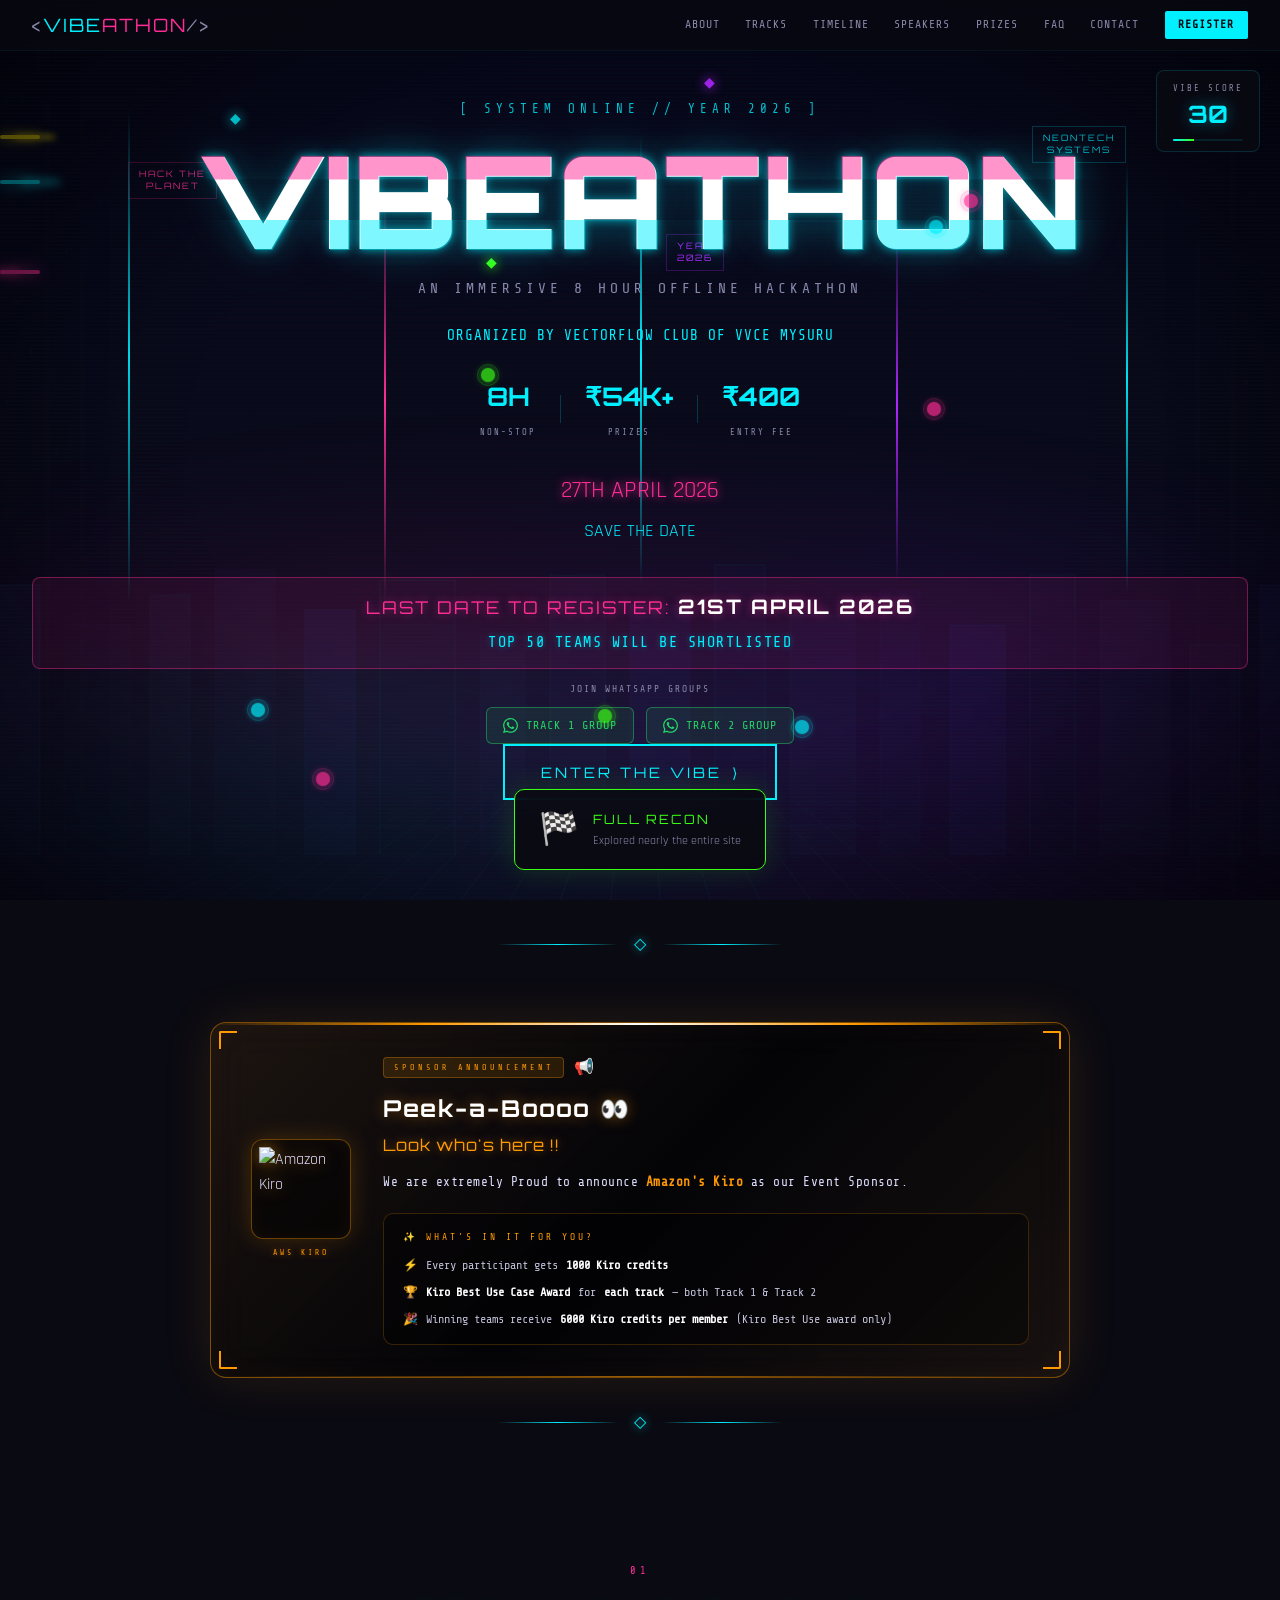
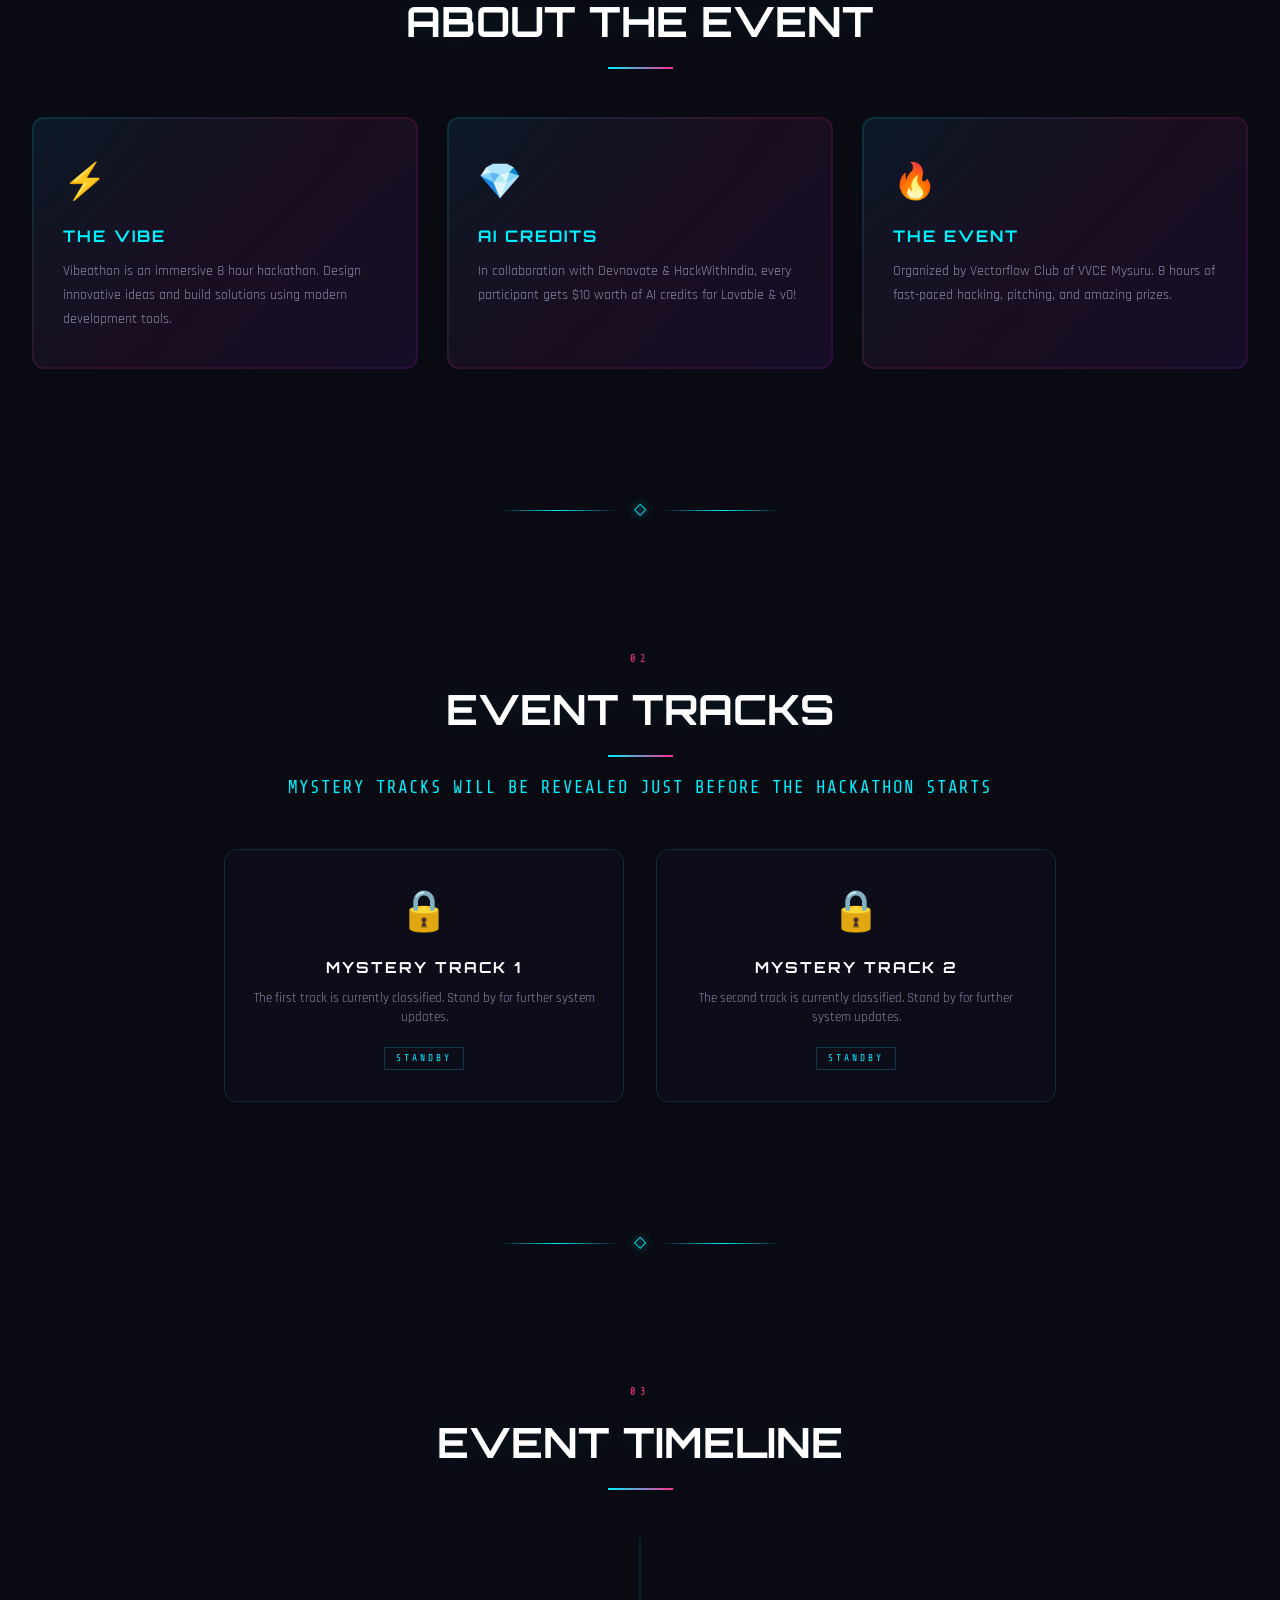
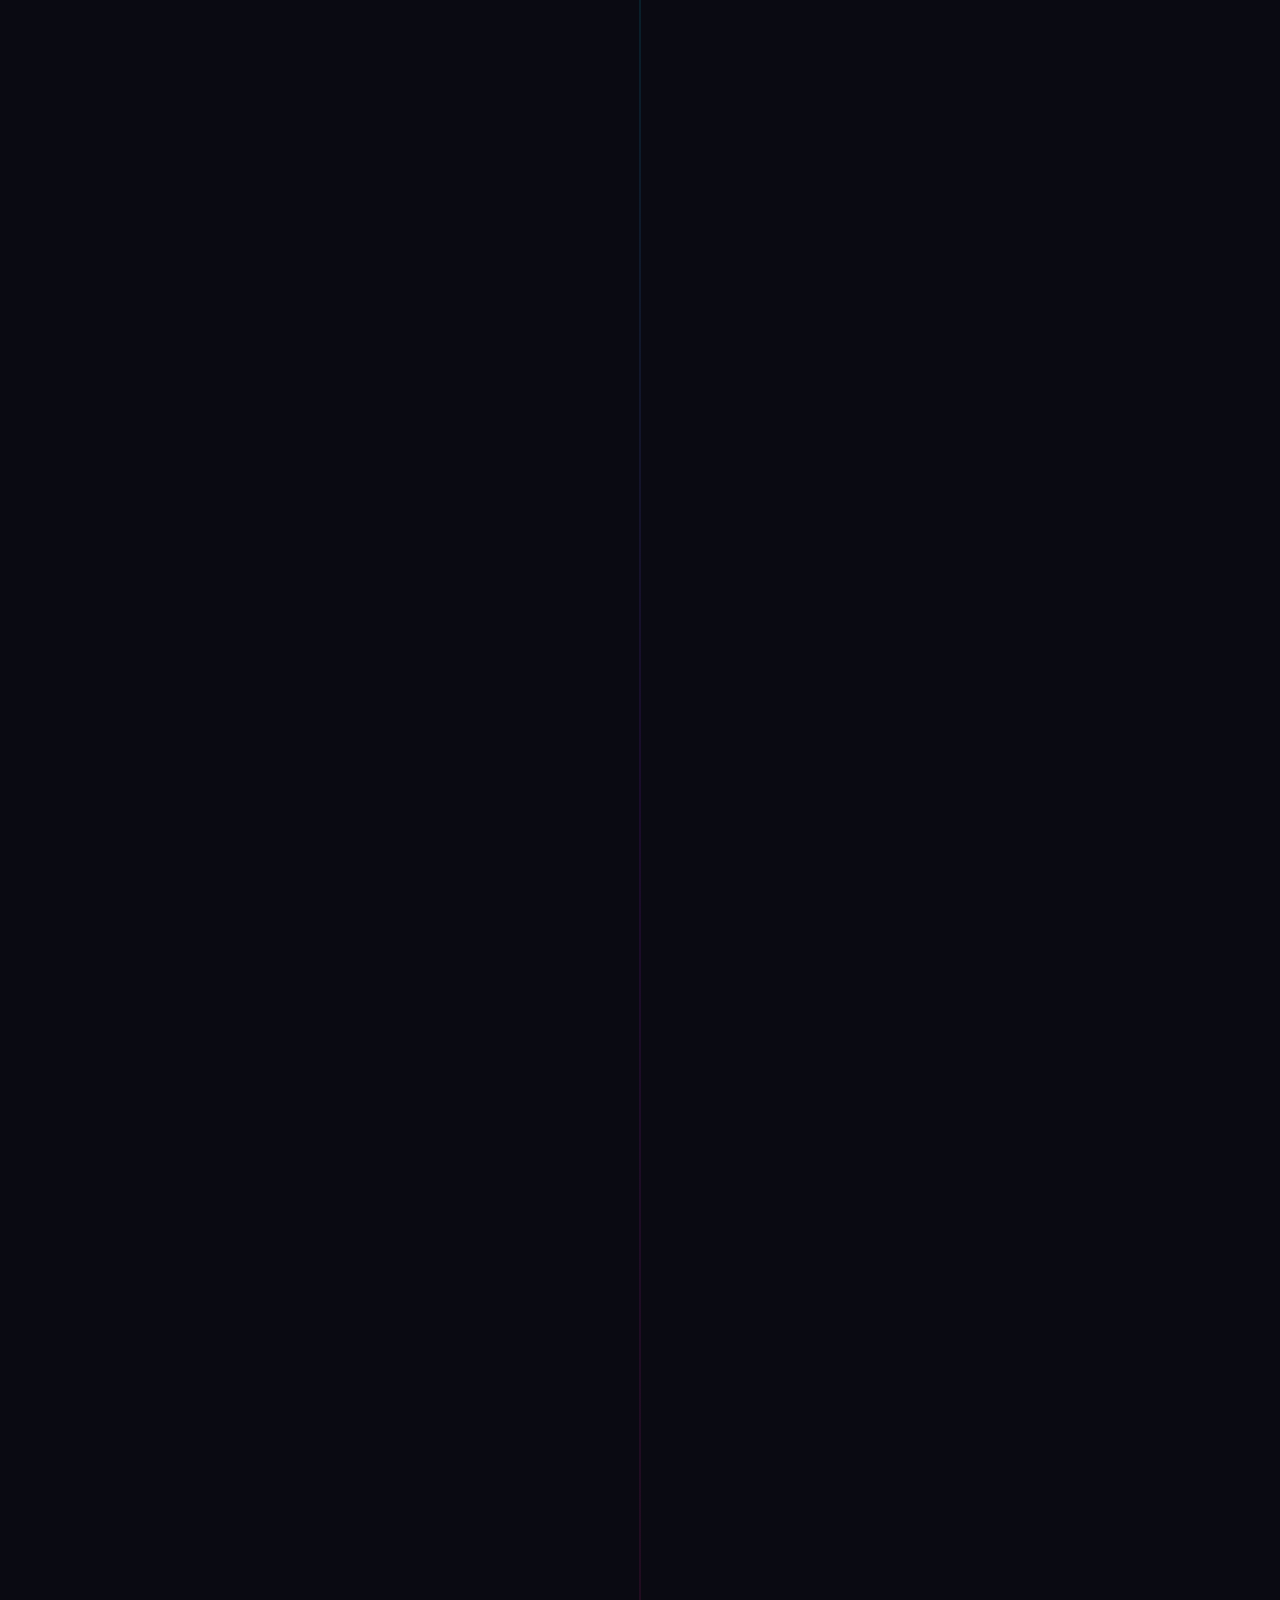
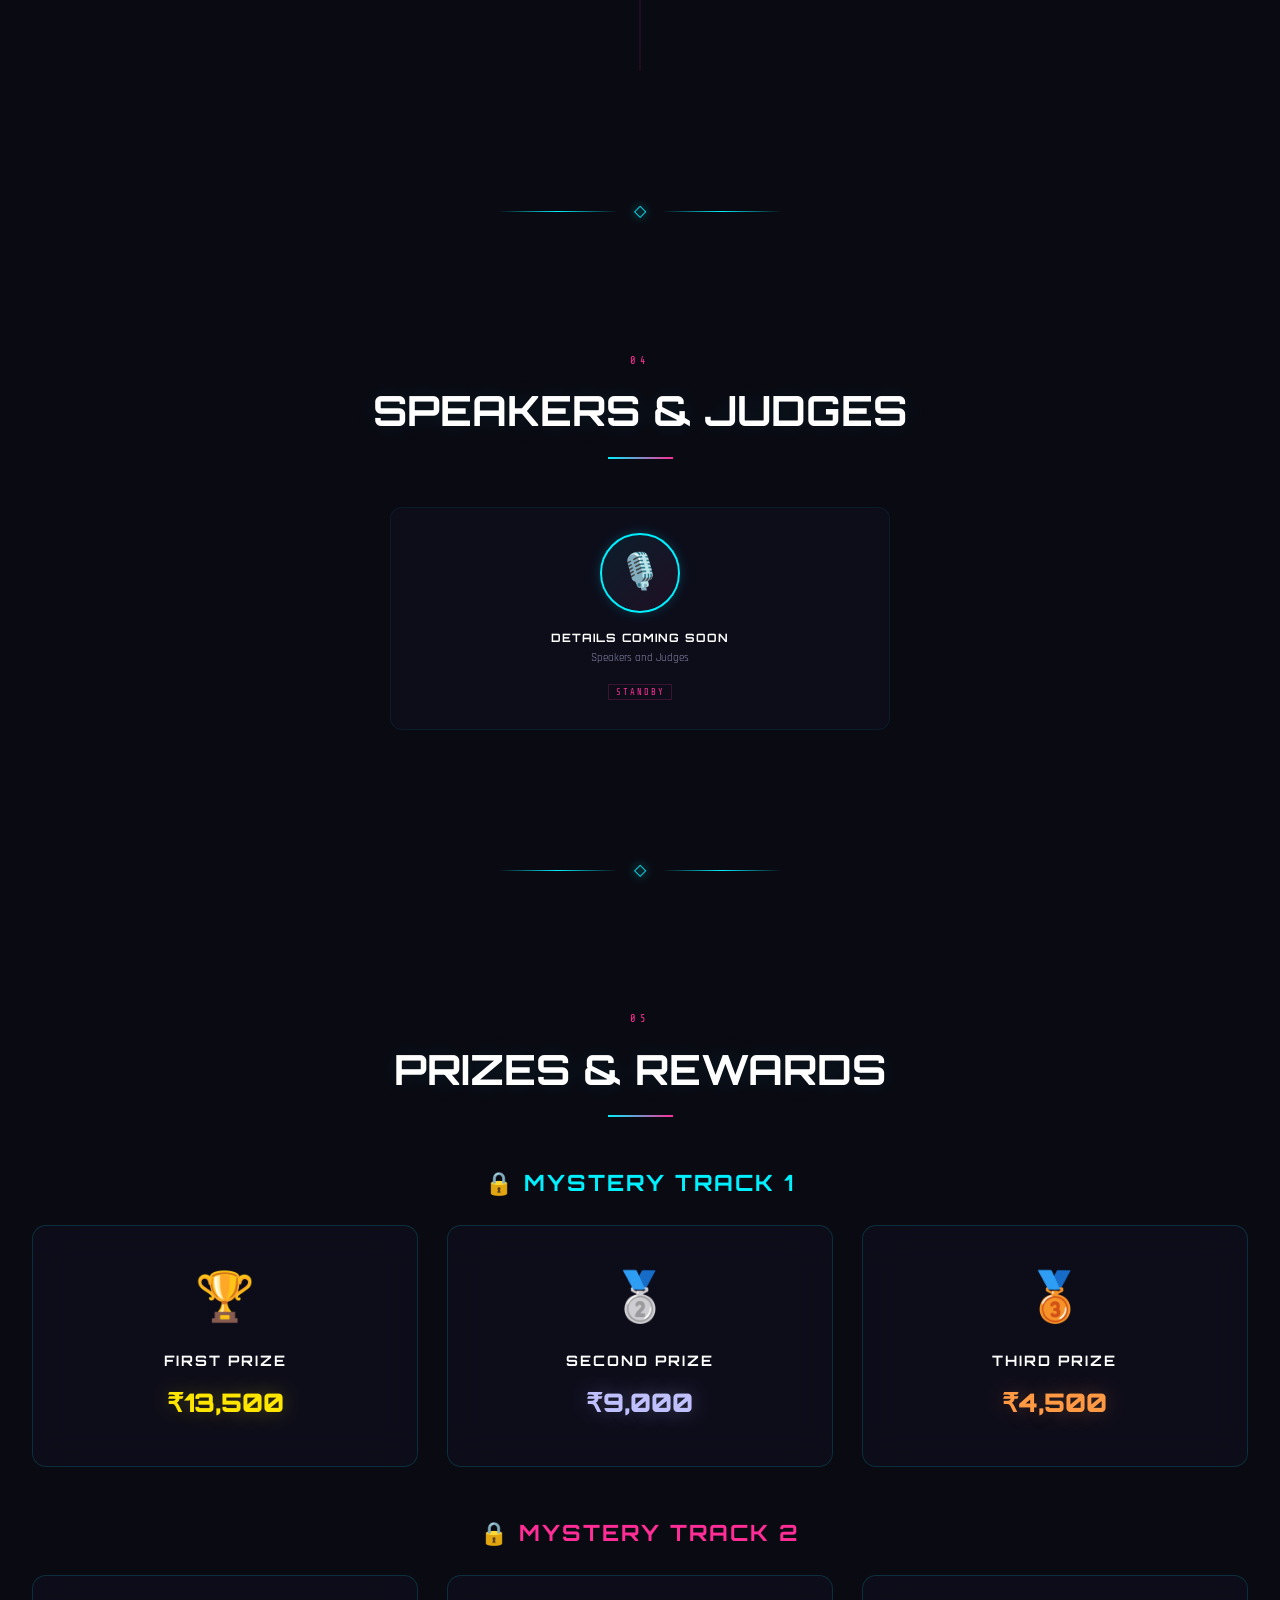
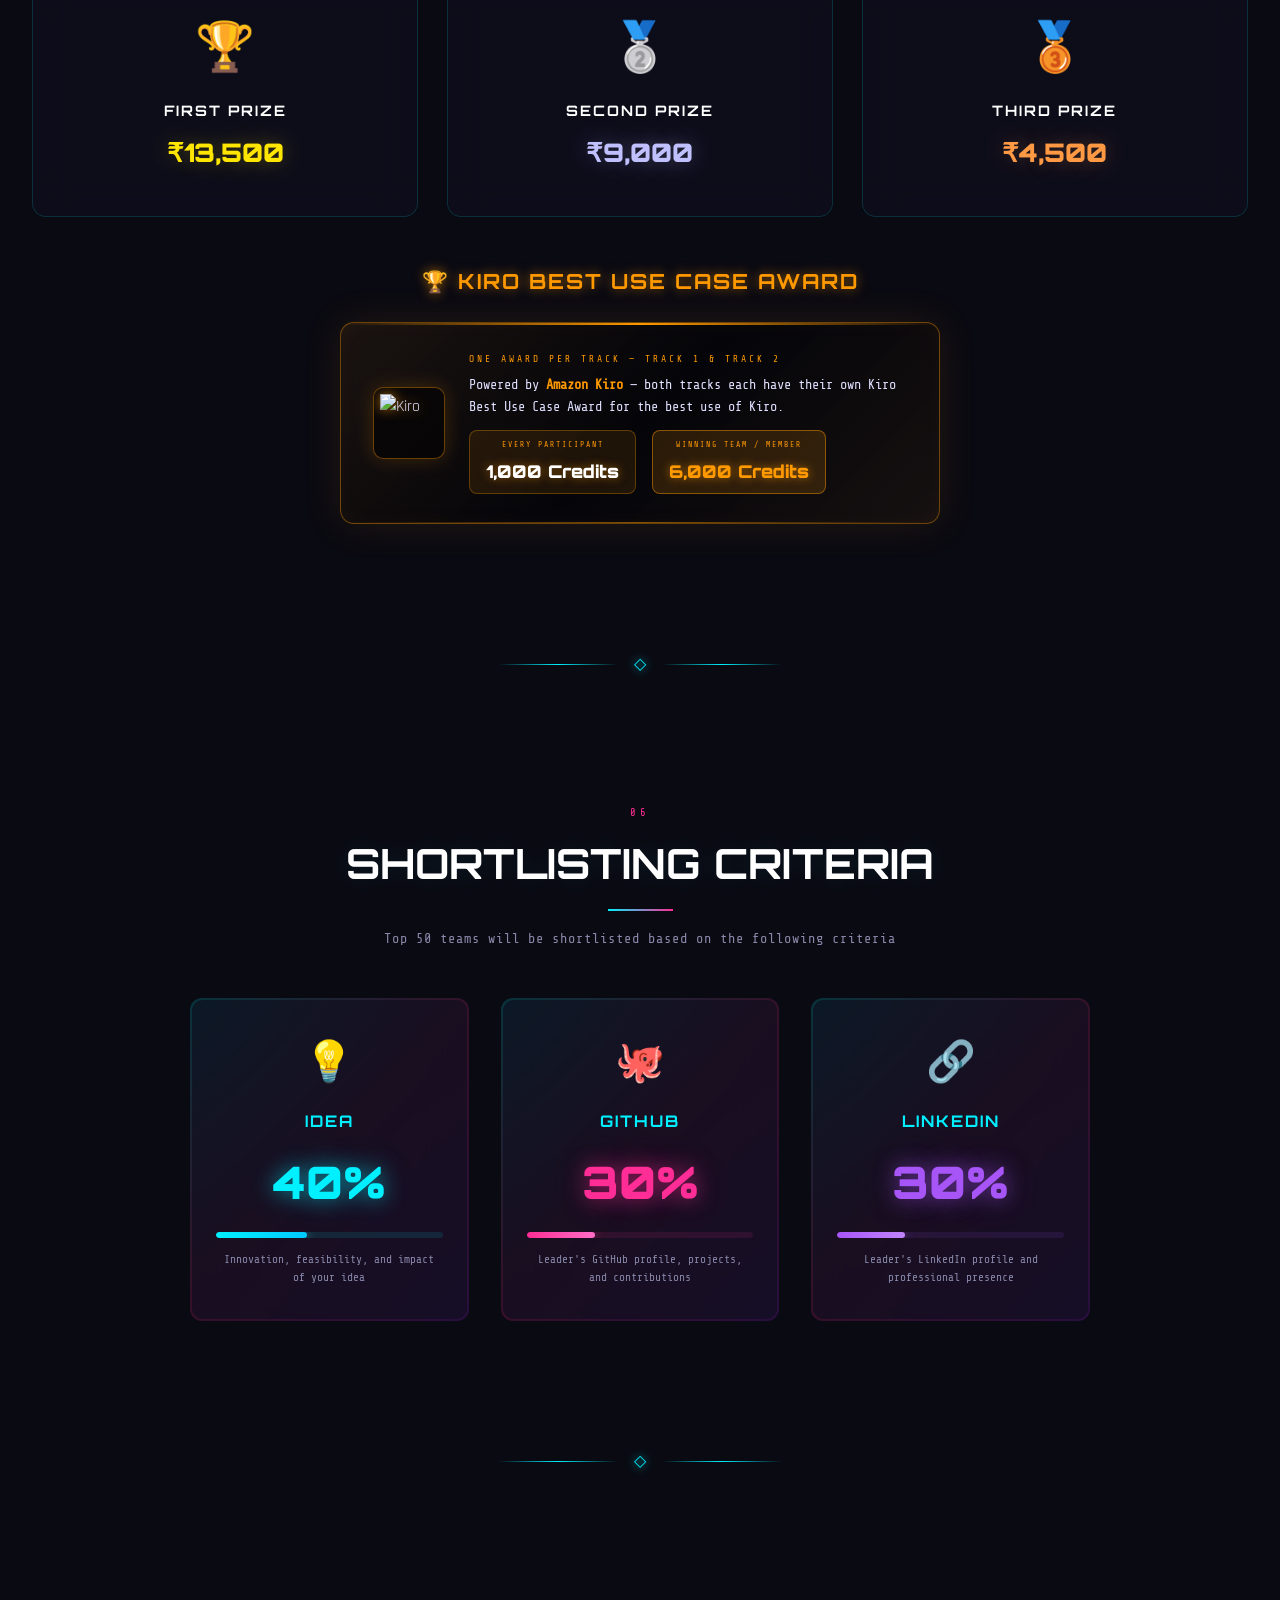
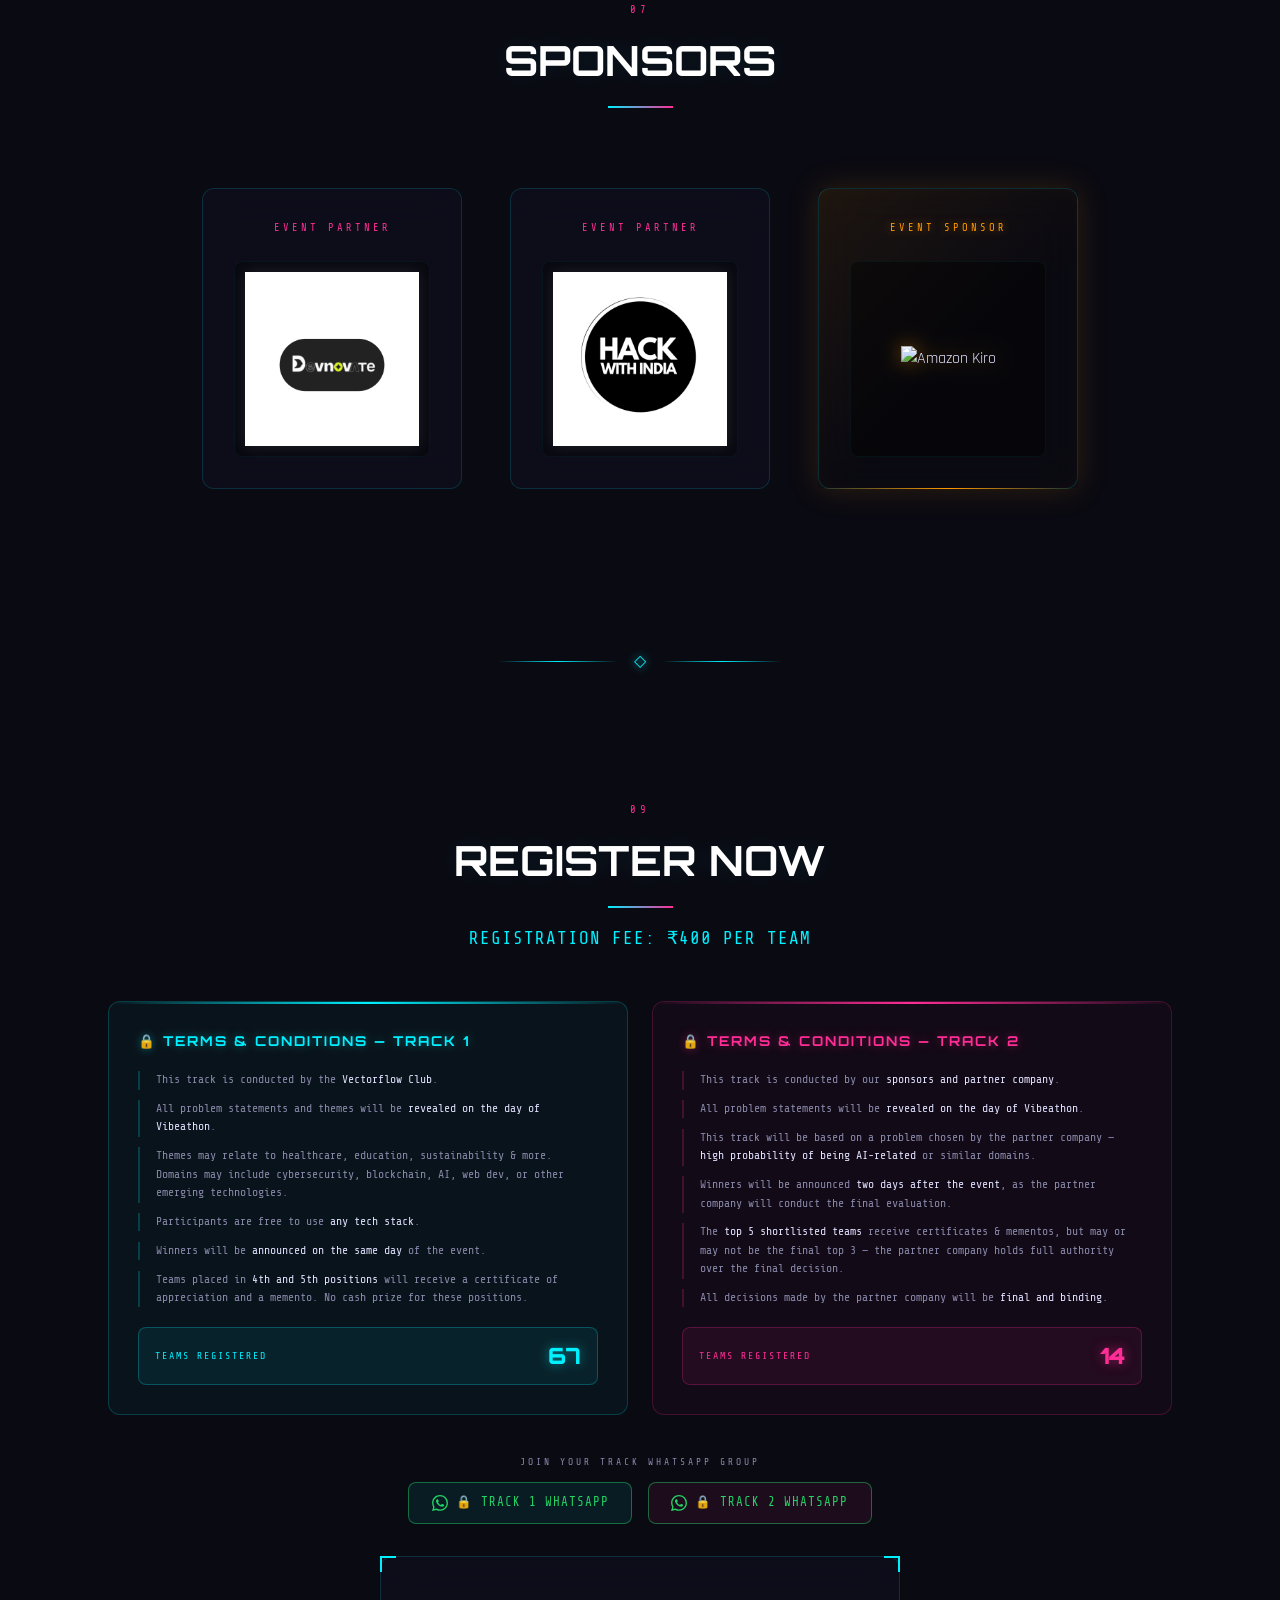
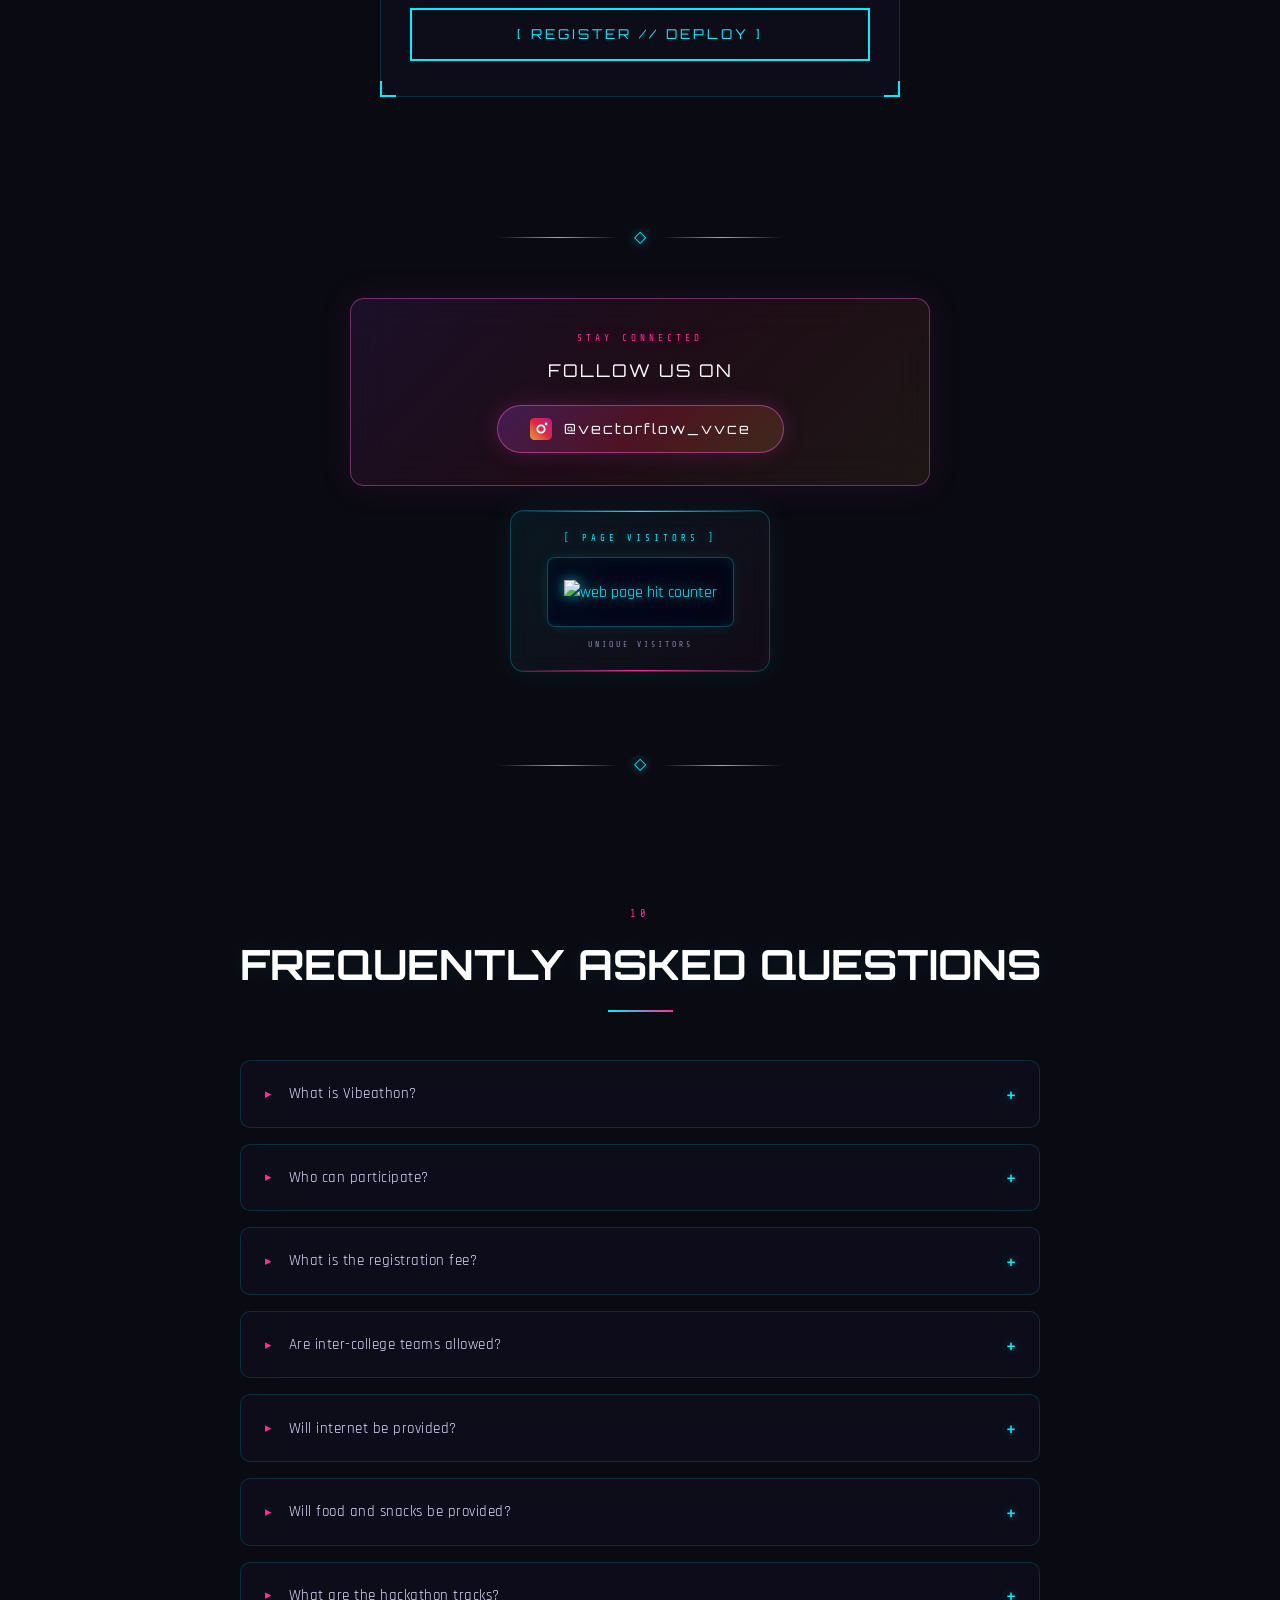
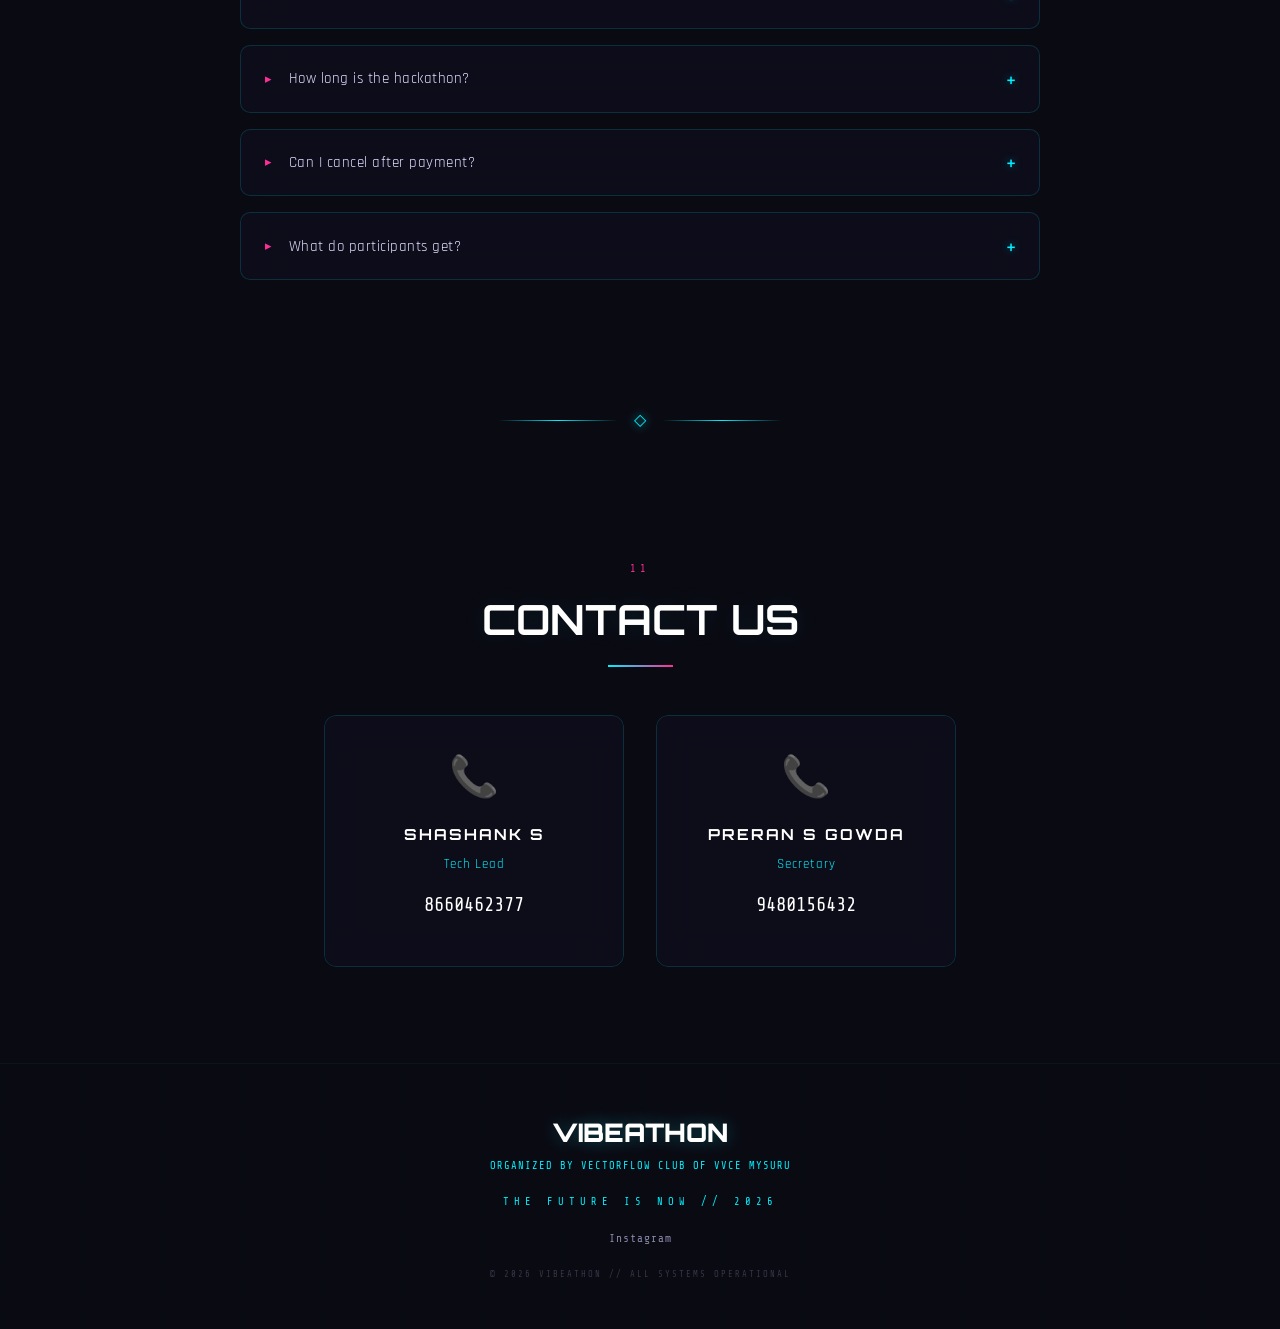
==== commit 34c0b0c7: "Add Amazon Kiro sponsor announcement section Added a sponsor announcement section for Amazon Kiro, i" ====
--- a/index.html
+++ b/index.html
@@ -172,6 +172,55 @@
       <div class="portal-line"></div>
     </div>
 
+    <!-- KIRO SPONSOR ANNOUNCEMENT BANNER -->
+    <section style="position:relative;z-index:5;padding:2rem 1.5rem 0;">
+      <div style="max-width:860px;margin:0 auto;position:relative;overflow:hidden;border-radius:16px;background:linear-gradient(135deg,rgba(255,153,0,0.08),rgba(0,0,0,0.6),rgba(255,153,0,0.06));border:1px solid rgba(255,153,0,0.45);box-shadow:0 0 50px rgba(255,153,0,0.12),inset 0 0 30px rgba(255,153,0,0.04);backdrop-filter:blur(20px);">
+        <!-- Top accent stripe -->
+        <div style="position:absolute;top:0;left:0;right:0;height:2px;background:linear-gradient(90deg,transparent,#ff9900,#fff,#ff9900,transparent);animation:scanMove 3s linear infinite;"></div>
+        <!-- Corner decorations -->
+        <div style="position:absolute;top:8px;left:8px;width:18px;height:18px;border-top:2px solid #ff9900;border-left:2px solid #ff9900;border-radius:2px 0 0 0;"></div>
+        <div style="position:absolute;top:8px;right:8px;width:18px;height:18px;border-top:2px solid #ff9900;border-right:2px solid #ff9900;border-radius:0 2px 0 0;"></div>
+        <div style="position:absolute;bottom:8px;left:8px;width:18px;height:18px;border-bottom:2px solid #ff9900;border-left:2px solid #ff9900;border-radius:0 0 0 2px;"></div>
+        <div style="position:absolute;bottom:8px;right:8px;width:18px;height:18px;border-bottom:2px solid #ff9900;border-right:2px solid #ff9900;border-radius:0 0 2px 0;"></div>
+        <div style="display:flex;gap:2rem;align-items:center;padding:2rem 2.5rem;flex-wrap:wrap;">
+          <!-- Kiro Logo -->
+          <div style="flex-shrink:0;display:flex;flex-direction:column;align-items:center;gap:0.5rem;">
+            <div style="width:100px;height:100px;border-radius:12px;background:rgba(0,0,0,0.5);border:1px solid rgba(255,153,0,0.4);display:flex;align-items:center;justify-content:center;box-shadow:0 0 25px rgba(255,153,0,0.2),inset 0 0 15px rgba(255,153,0,0.05);overflow:hidden;">
+              <img src="AWS_KIRO_Ghost_Main.png" alt="Amazon Kiro" style="width:85px;height:85px;object-fit:contain;filter:drop-shadow(0 0 8px rgba(255,153,0,0.6));" />
+            </div>
+            <span style="font-family:var(--mn);font-size:0.5rem;color:#ff9900;letter-spacing:3px;text-shadow:0 0 6px rgba(255,153,0,0.5);">AWS KIRO</span>
+          </div>
+          <!-- Announcement Text -->
+          <div style="flex:1;min-width:220px;">
+            <div style="display:flex;align-items:center;gap:0.6rem;margin-bottom:0.6rem;">
+              <span style="font-family:var(--mn);font-size:0.52rem;color:#ff9900;letter-spacing:4px;background:rgba(255,153,0,0.12);border:1px solid rgba(255,153,0,0.3);padding:0.2rem 0.6rem;border-radius:4px;">SPONSOR ANNOUNCEMENT</span>
+              <span style="font-size:1rem;">📢</span>
+            </div>
+            <h2 style="font-family:var(--hd);font-size:1.45rem;color:#fff;letter-spacing:2px;margin:0 0 0.4rem;text-shadow:0 0 15px rgba(255,153,0,0.4);">Peek-a-Boooo 👀</h2>
+            <p style="font-family:var(--hd);font-size:1rem;color:#ff9900;letter-spacing:1px;margin:0 0 0.8rem;text-shadow:0 0 10px rgba(255,153,0,0.5);">Look who's here !!</p>
+            <p style="font-family:var(--mn);font-size:0.8rem;color:#e0e0ff;line-height:1.7;margin:0 0 1.2rem;letter-spacing:0.5px;">We are extremely Proud to announce <strong style="color:#ff9900;">Amazon's Kiro</strong> as our Event Sponsor.</p>
+            <!-- Benefits -->
+            <div style="background:rgba(0,0,0,0.35);border:1px solid rgba(255,153,0,0.2);border-radius:10px;padding:1rem 1.2rem;">
+              <p style="font-family:var(--mn);font-size:0.6rem;color:#ff9900;letter-spacing:3px;margin:0 0 0.7rem;">✨ WHAT'S IN IT FOR YOU?</p>
+              <ul style="list-style:none;padding:0;margin:0;display:flex;flex-direction:column;gap:0.55rem;">
+                <li style="font-family:var(--mn);font-size:0.75rem;color:#c0c0d8;line-height:1.5;display:flex;align-items:flex-start;gap:0.5rem;"><span style="color:#ff9900;flex-shrink:0;">⚡</span> Every participant gets <strong style="color:#fff;">1000 Kiro credits</strong></li>
+                <li style="font-family:var(--mn);font-size:0.75rem;color:#c0c0d8;line-height:1.5;display:flex;align-items:flex-start;gap:0.5rem;"><span style="color:#ff9900;flex-shrink:0;">🏆</span> <strong style="color:#fff;">Kiro Best Use Case Award</strong> for <strong style="color:#fff;">each track</strong> — both Track 1 &amp; Track 2</li>
+                <li style="font-family:var(--mn);font-size:0.75rem;color:#c0c0d8;line-height:1.5;display:flex;align-items:flex-start;gap:0.5rem;"><span style="color:#ff9900;flex-shrink:0;">🎉</span> Winning teams receive <strong style="color:#fff;">6000 Kiro credits per member</strong> (Kiro Best Use award only)</li>
+              </ul>
+            </div>
+          </div>
+        </div>
+        <!-- Bottom accent stripe -->
+        <div style="position:absolute;bottom:0;left:0;right:0;height:1px;background:linear-gradient(90deg,transparent,rgba(255,153,0,0.6),transparent);"></div>
+      </div>
+    </section>
+
+    <div class="portal-divider">
+      <div class="portal-line"></div>
+      <div class="portal-diamond">◇</div>
+      <div class="portal-line"></div>
+    </div>
+
     <!-- ABOUT -->
     <section id="about" class="sec">
       <div class="sec-inner">
@@ -457,6 +506,35 @@
             <div class="pbox-orb"></div>
           </div>
         </div>
+
+        <!-- KIRO BEST USE CASE AWARD -->
+        <div style="margin-top:3rem;">
+          <h3 class="holo-flicker" style="text-align:center;font-family:var(--hd);font-size:1.3rem;margin-bottom:1.5rem;letter-spacing:2px;"><span style="color:#ff9900;text-shadow:0 0 12px rgba(255,153,0,0.6);">🏆 KIRO BEST USE CASE AWARD</span></h3>
+          <div style="max-width:600px;margin:0 auto;position:relative;overflow:hidden;border-radius:14px;background:linear-gradient(135deg,rgba(255,153,0,0.07),rgba(0,0,0,0.5),rgba(255,153,0,0.05));border:1px solid rgba(255,153,0,0.4);box-shadow:0 0 40px rgba(255,153,0,0.1),inset 0 0 20px rgba(255,153,0,0.04);">
+            <div style="position:absolute;top:0;left:0;right:0;height:2px;background:linear-gradient(90deg,transparent,#ff9900,transparent);"></div>
+            <div style="display:flex;align-items:center;gap:1.5rem;padding:1.8rem 2rem;flex-wrap:wrap;">
+              <div style="flex-shrink:0;width:72px;height:72px;border-radius:10px;background:rgba(0,0,0,0.5);border:1px solid rgba(255,153,0,0.4);display:flex;align-items:center;justify-content:center;box-shadow:0 0 20px rgba(255,153,0,0.2);overflow:hidden;">
+                <img src="AWS_KIRO_Ghost_Main.png" alt="Kiro" style="width:58px;height:58px;object-fit:contain;filter:drop-shadow(0 0 6px rgba(255,153,0,0.6));" />
+              </div>
+              <div style="flex:1;min-width:180px;">
+                <p style="font-family:var(--mn);font-size:0.6rem;color:#ff9900;letter-spacing:3px;margin:0 0 0.4rem;">ONE AWARD PER TRACK — TRACK 1 &amp; TRACK 2</p>
+                <p style="font-family:var(--mn);font-size:0.85rem;color:#e0e0ff;line-height:1.6;margin:0 0 0.8rem;">Powered by <strong style="color:#ff9900;">Amazon Kiro</strong> — both tracks each have their own Kiro Best Use Case Award for the best use of Kiro.</p>
+                <div style="display:flex;gap:1rem;flex-wrap:wrap;">
+                  <div style="background:rgba(255,153,0,0.1);border:1px solid rgba(255,153,0,0.3);border-radius:8px;padding:0.5rem 1rem;text-align:center;">
+                    <div style="font-family:var(--mn);font-size:0.5rem;color:#ff9900;letter-spacing:2px;margin-bottom:0.3rem;">EVERY PARTICIPANT</div>
+                    <div style="font-family:var(--hd);font-size:1.1rem;font-weight:900;color:#fff;text-shadow:0 0 10px rgba(255,153,0,0.5);">1,000 Credits</div>
+                  </div>
+                  <div style="background:rgba(255,153,0,0.15);border:1px solid rgba(255,153,0,0.45);border-radius:8px;padding:0.5rem 1rem;text-align:center;">
+                    <div style="font-family:var(--mn);font-size:0.5rem;color:#ff9900;letter-spacing:2px;margin-bottom:0.3rem;">WINNING TEAM / MEMBER</div>
+                    <div style="font-family:var(--hd);font-size:1.1rem;font-weight:900;color:#ff9900;text-shadow:0 0 10px rgba(255,153,0,0.6);">6,000 Credits</div>
+                  </div>
+                </div>
+              </div>
+            </div>
+            <div style="position:absolute;bottom:0;left:0;right:0;height:1px;background:linear-gradient(90deg,transparent,rgba(255,153,0,0.5),transparent);"></div>
+          </div>
+        </div>
+
       </div>
     </section>
 
@@ -548,6 +626,15 @@
           <div class="spon-img-wrap">
             <img src="2.png" alt="HackWithIndia" class="spon-img" />
           </div>
+        </div>
+        <!-- Kiro Sponsor Card -->
+        <div class="spon-card float-slow" data-tilt style="animation-delay:1s;position:relative;overflow:hidden;border-color:rgba(255,153,0,0.5);box-shadow:0 0 30px rgba(255,153,0,0.15),inset 0 0 20px rgba(255,153,0,0.05);">
+          <div class="spon-bg" style="background:linear-gradient(135deg,rgba(255,153,0,0.08) 0%,rgba(0,0,0,0) 60%);"></div>
+          <p class="spon-label" style="color:#ff9900;text-shadow:0 0 8px rgba(255,153,0,0.5);border-color:rgba(255,153,0,0.4);">EVENT SPONSOR</p>
+          <div class="spon-img-wrap">
+            <img src="AWS_KIRO_Ghost_Main.png" alt="Amazon Kiro" class="spon-img" style="filter:drop-shadow(0 0 10px rgba(255,153,0,0.5));" />
+          </div>
+          <div style="position:absolute;bottom:0;left:0;right:0;height:1px;background:linear-gradient(90deg,transparent,#ff9900,transparent);"></div>
         </div>
       </div>
     </section>
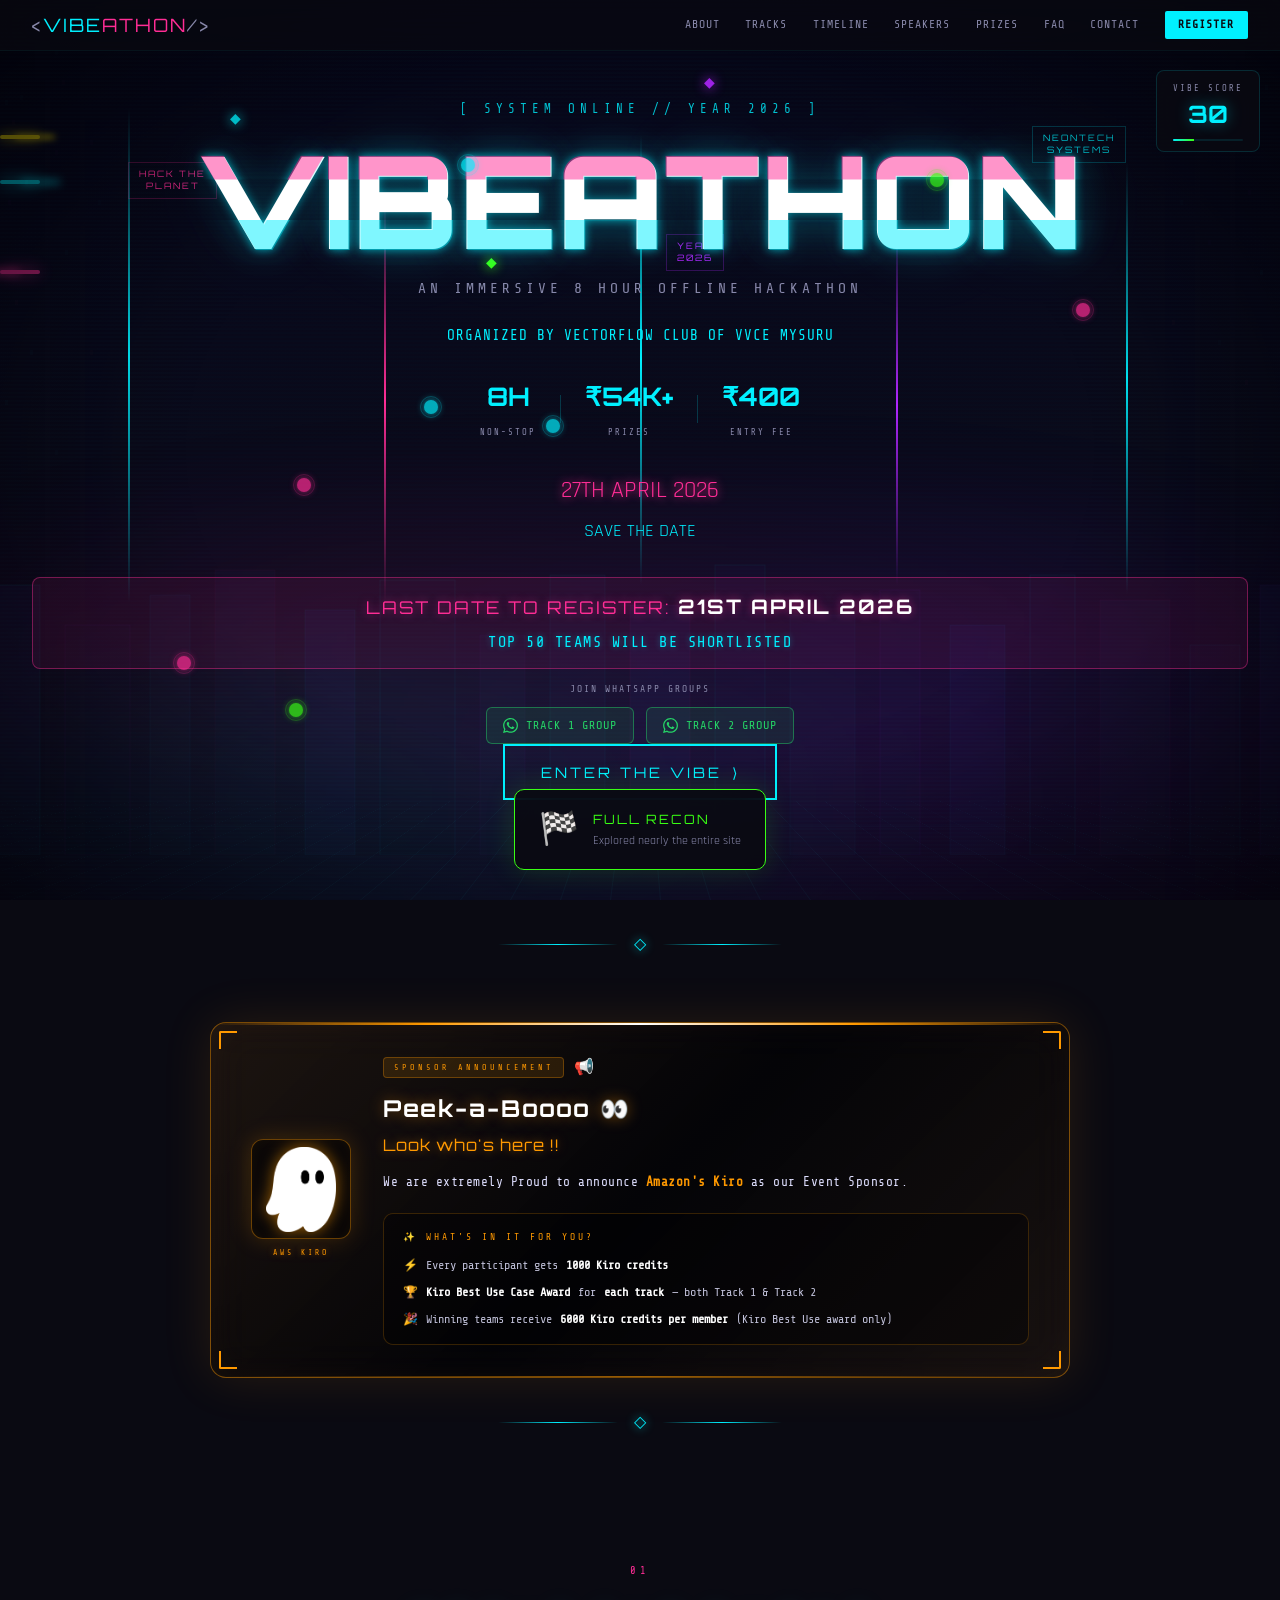
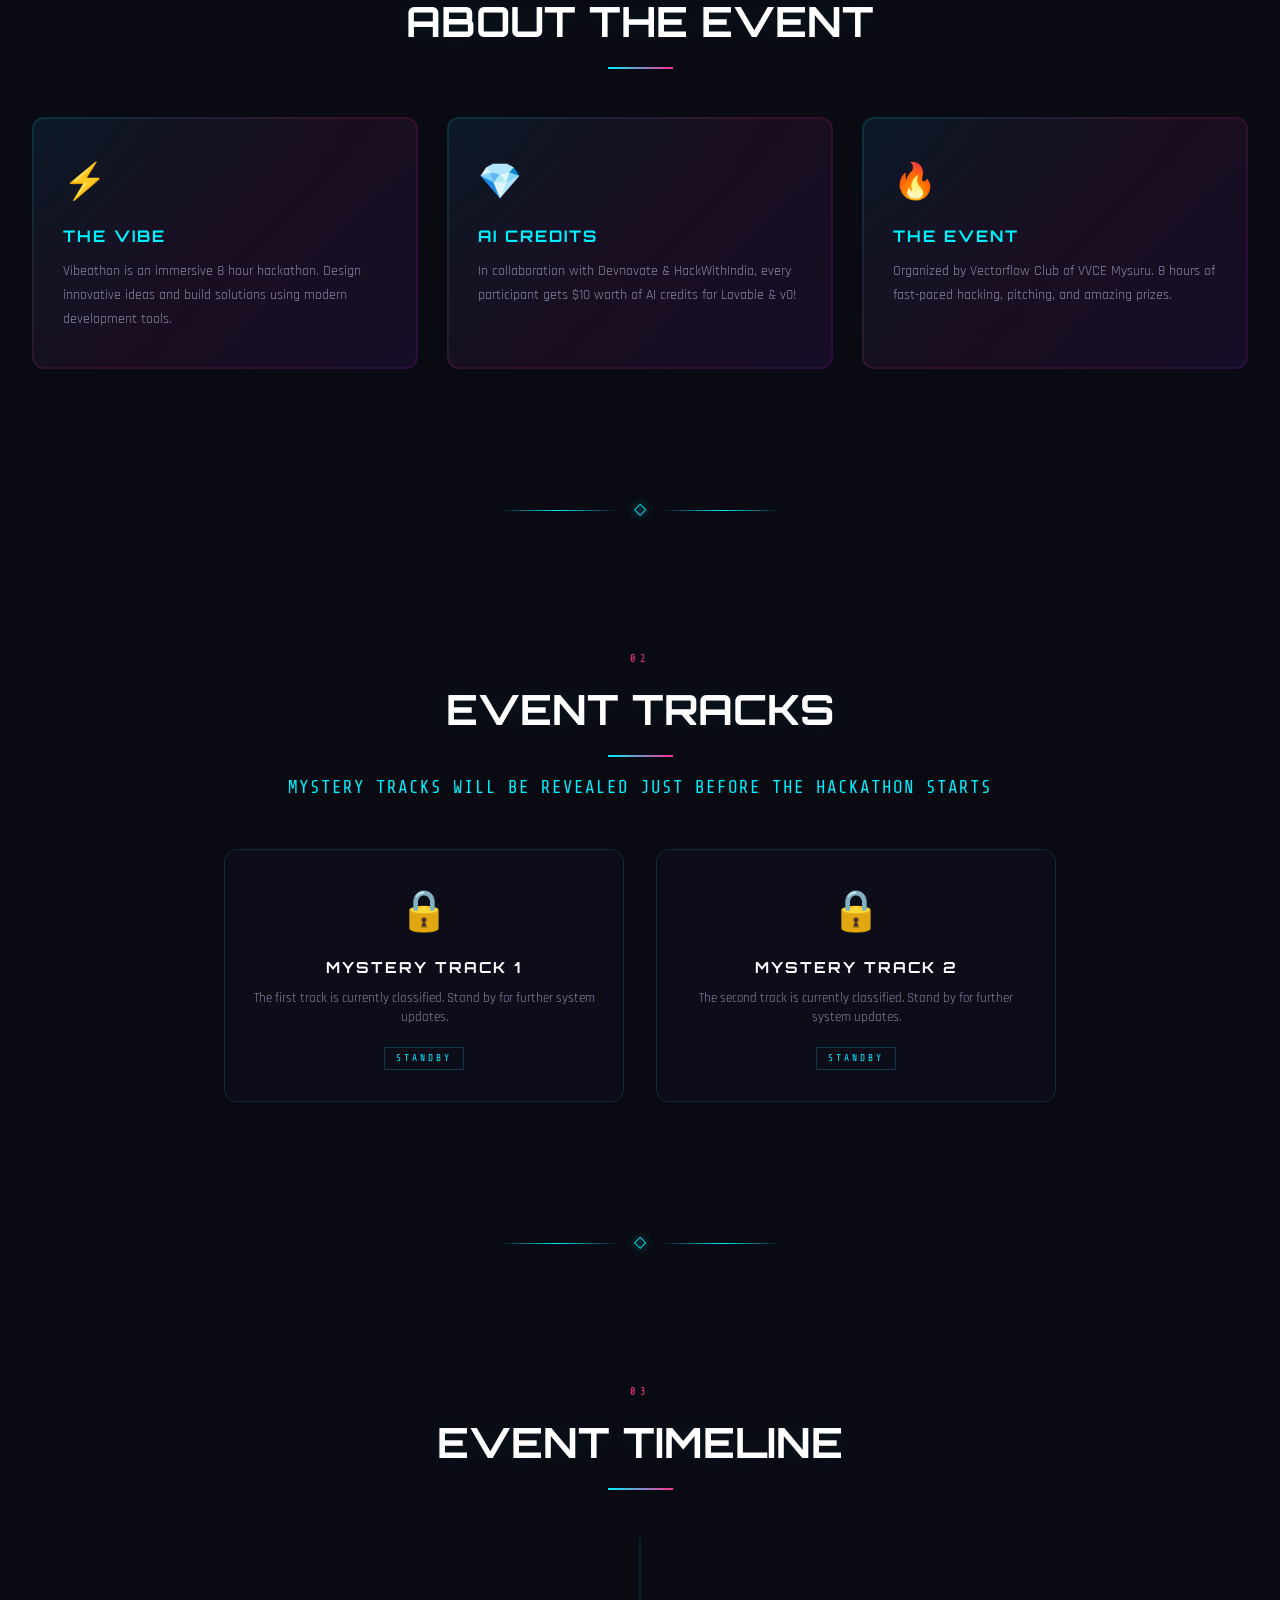
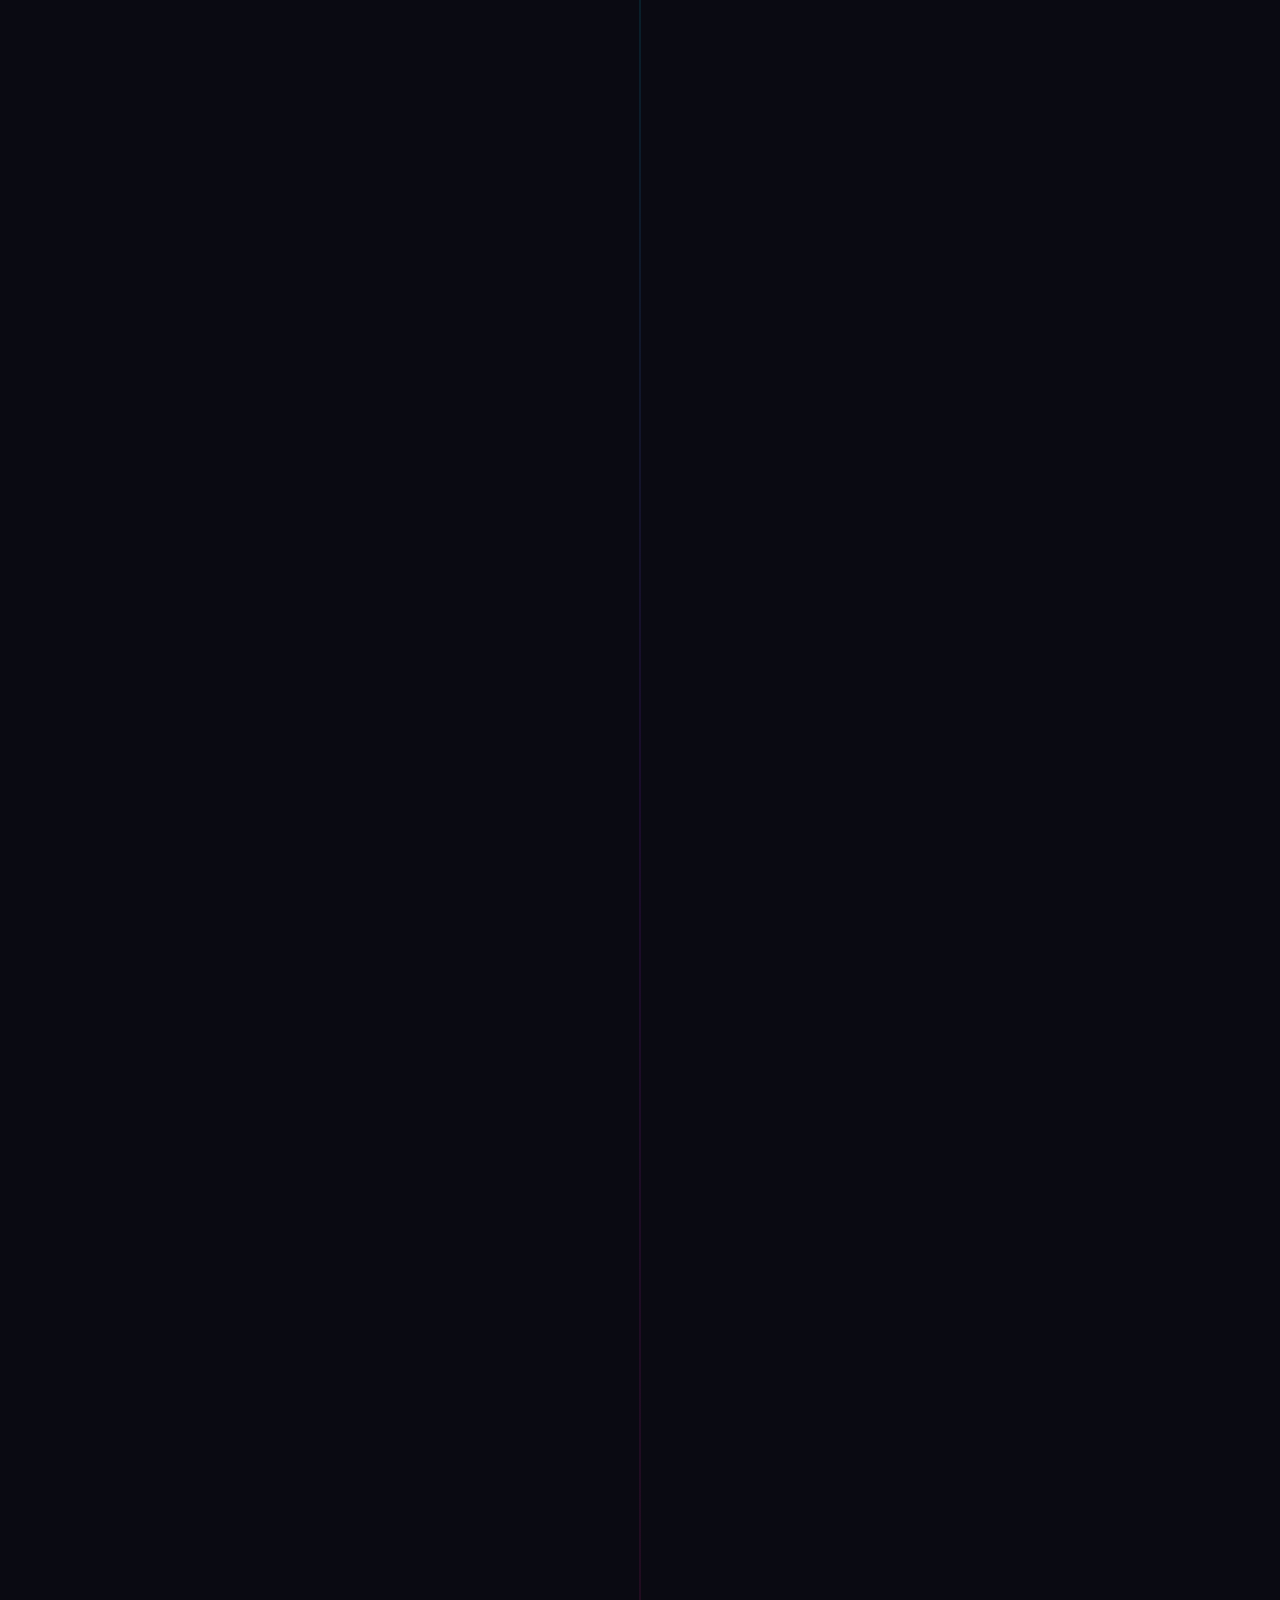
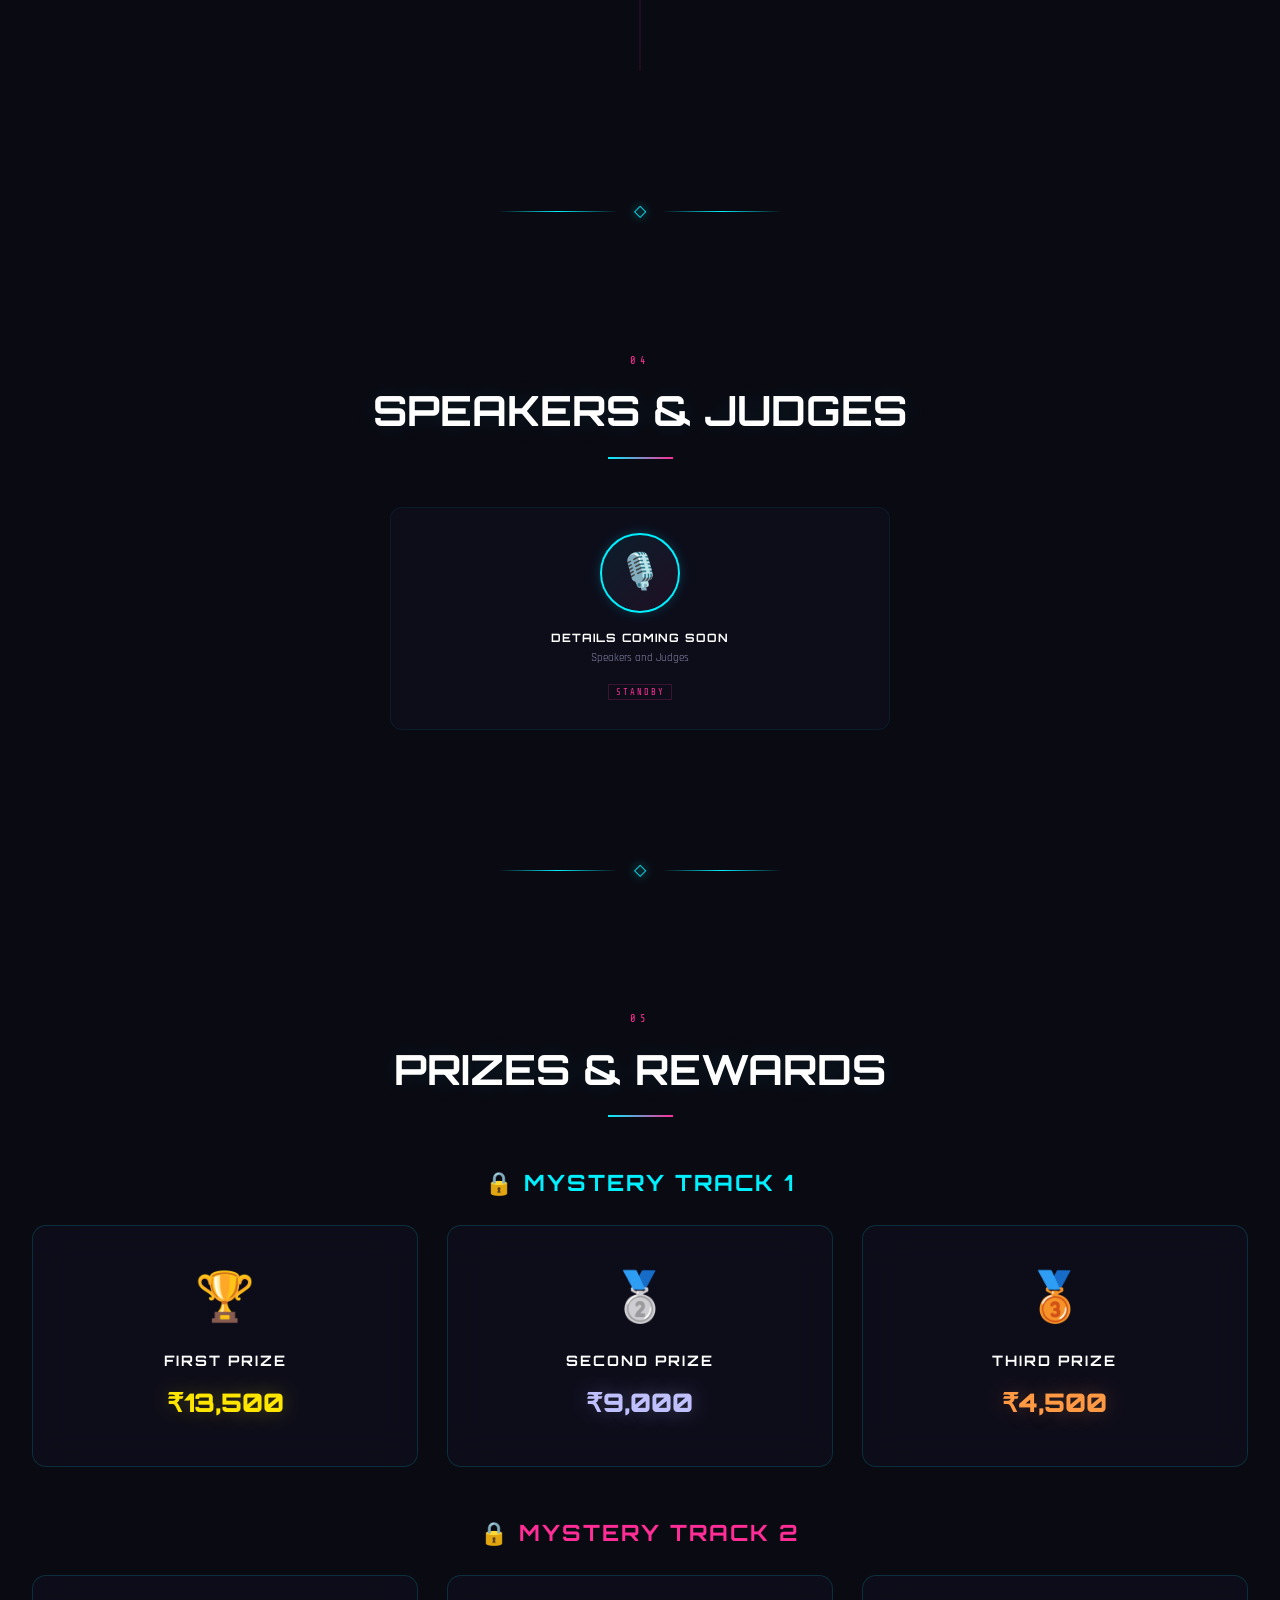
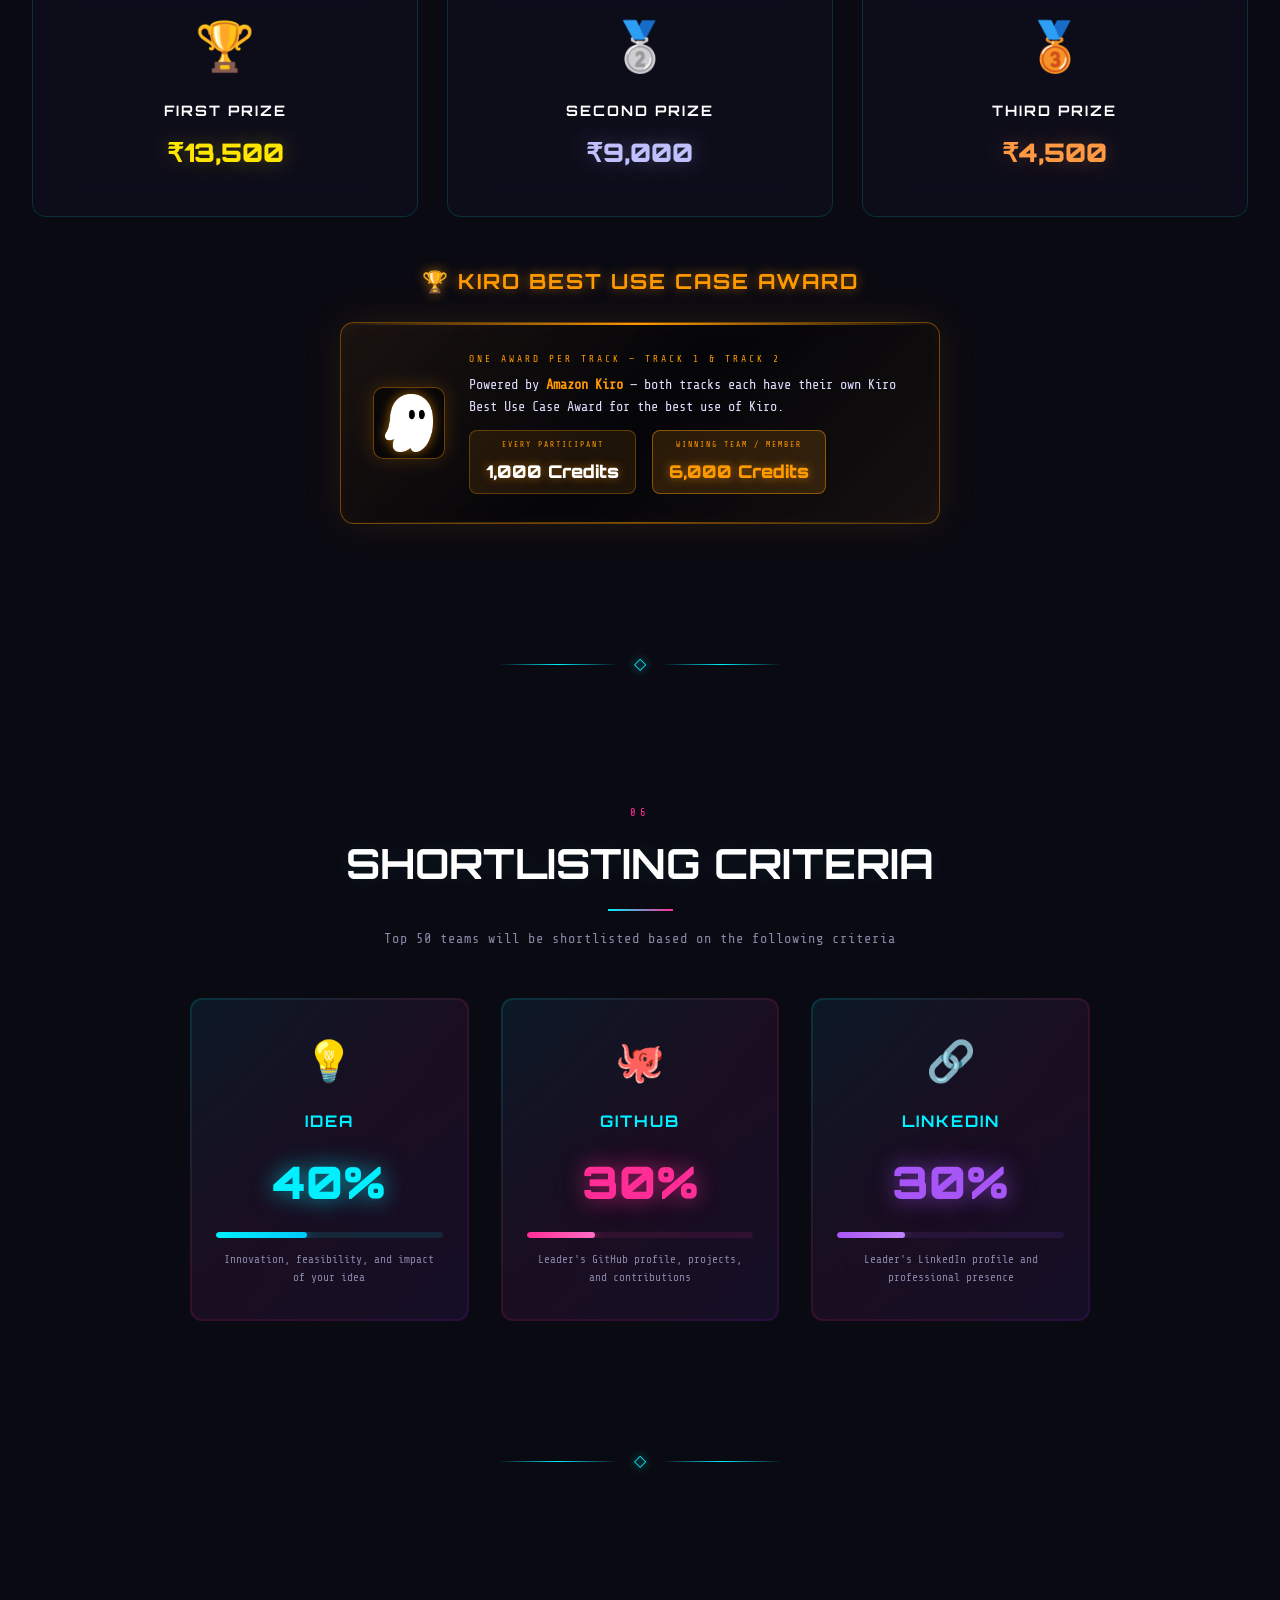
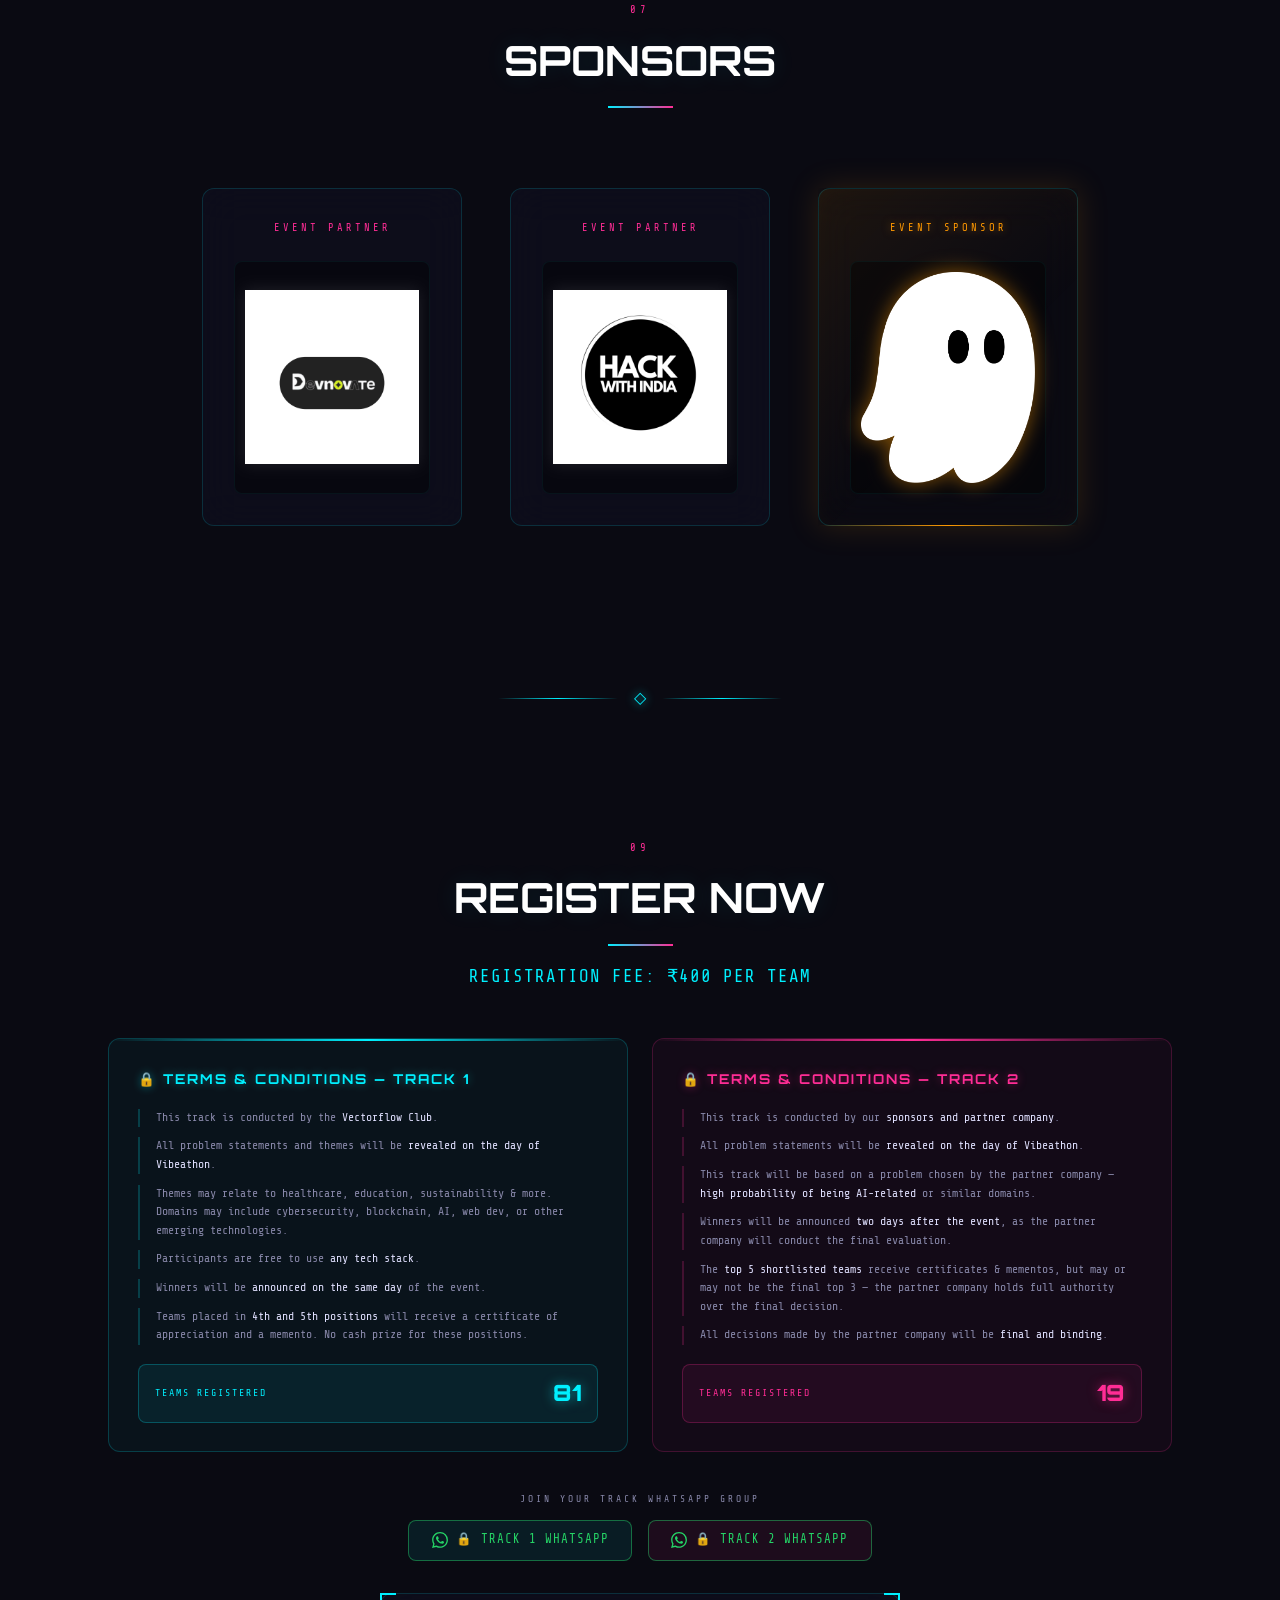
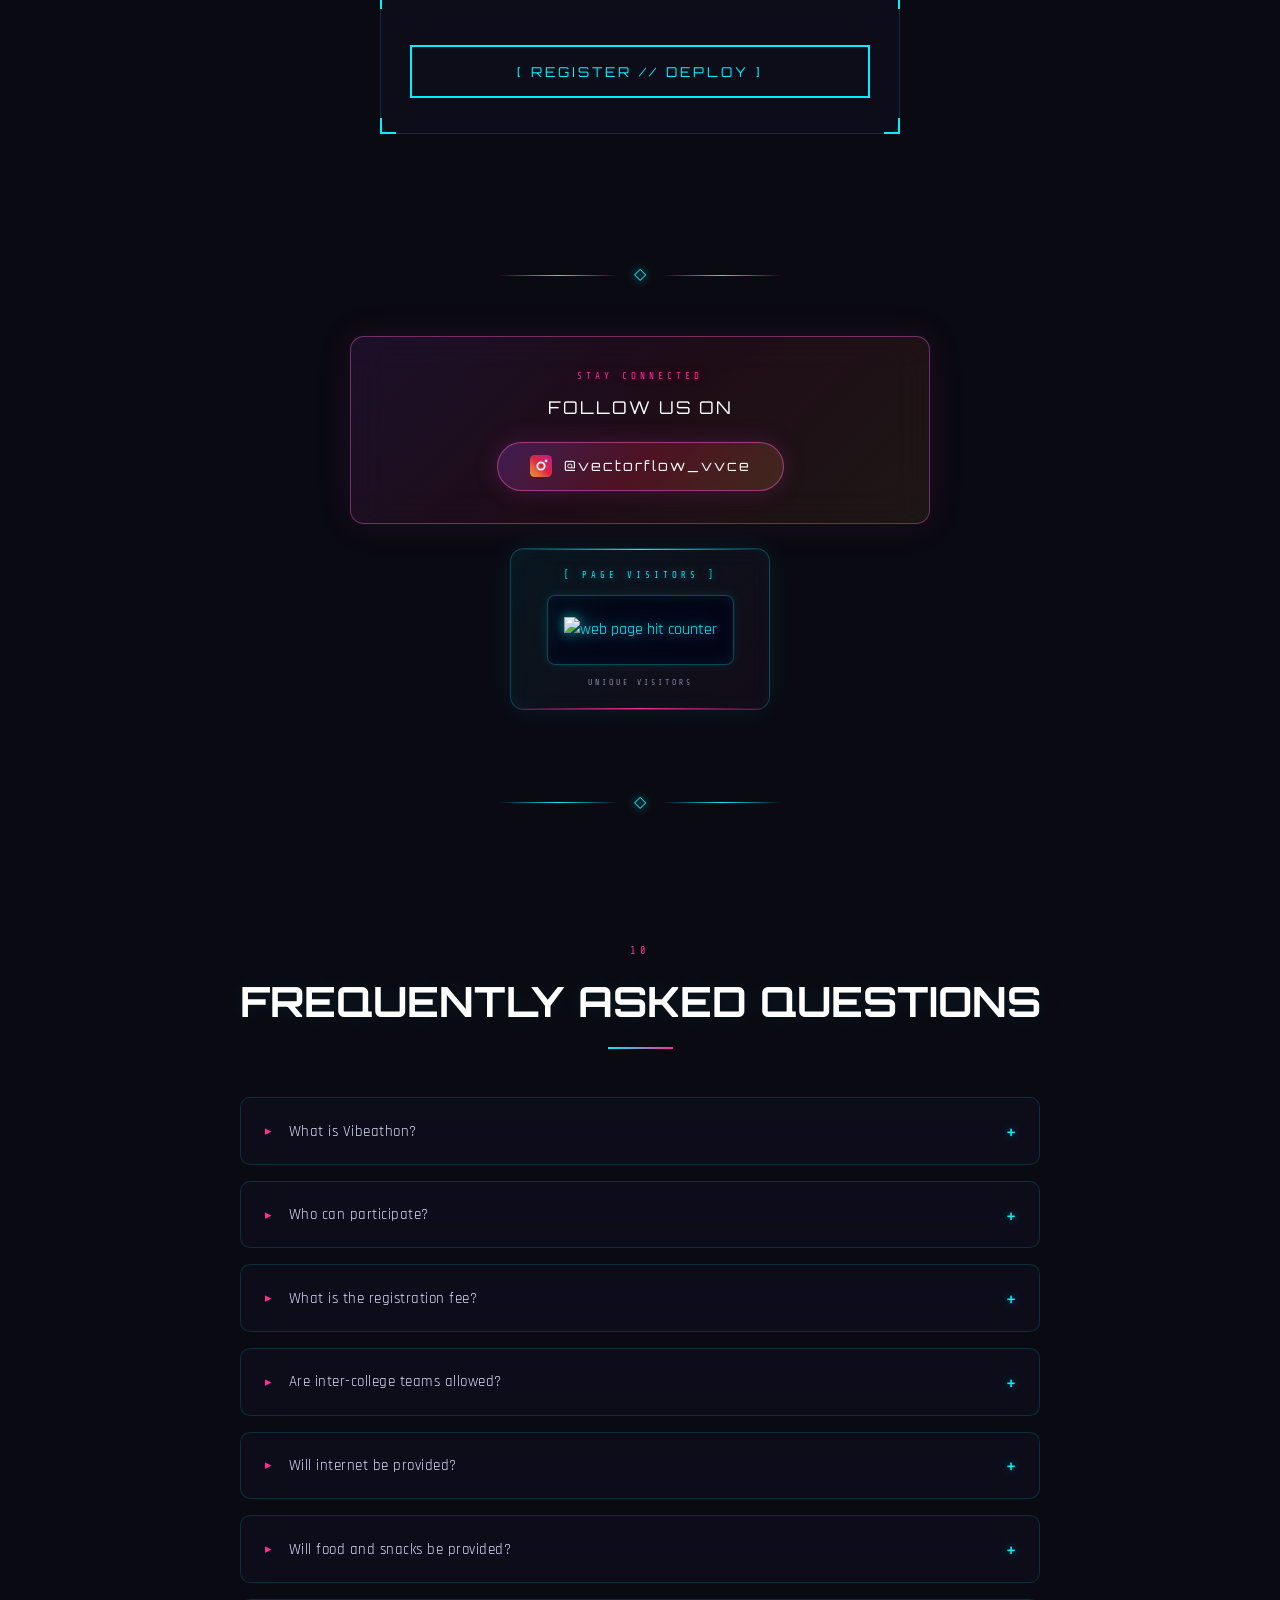
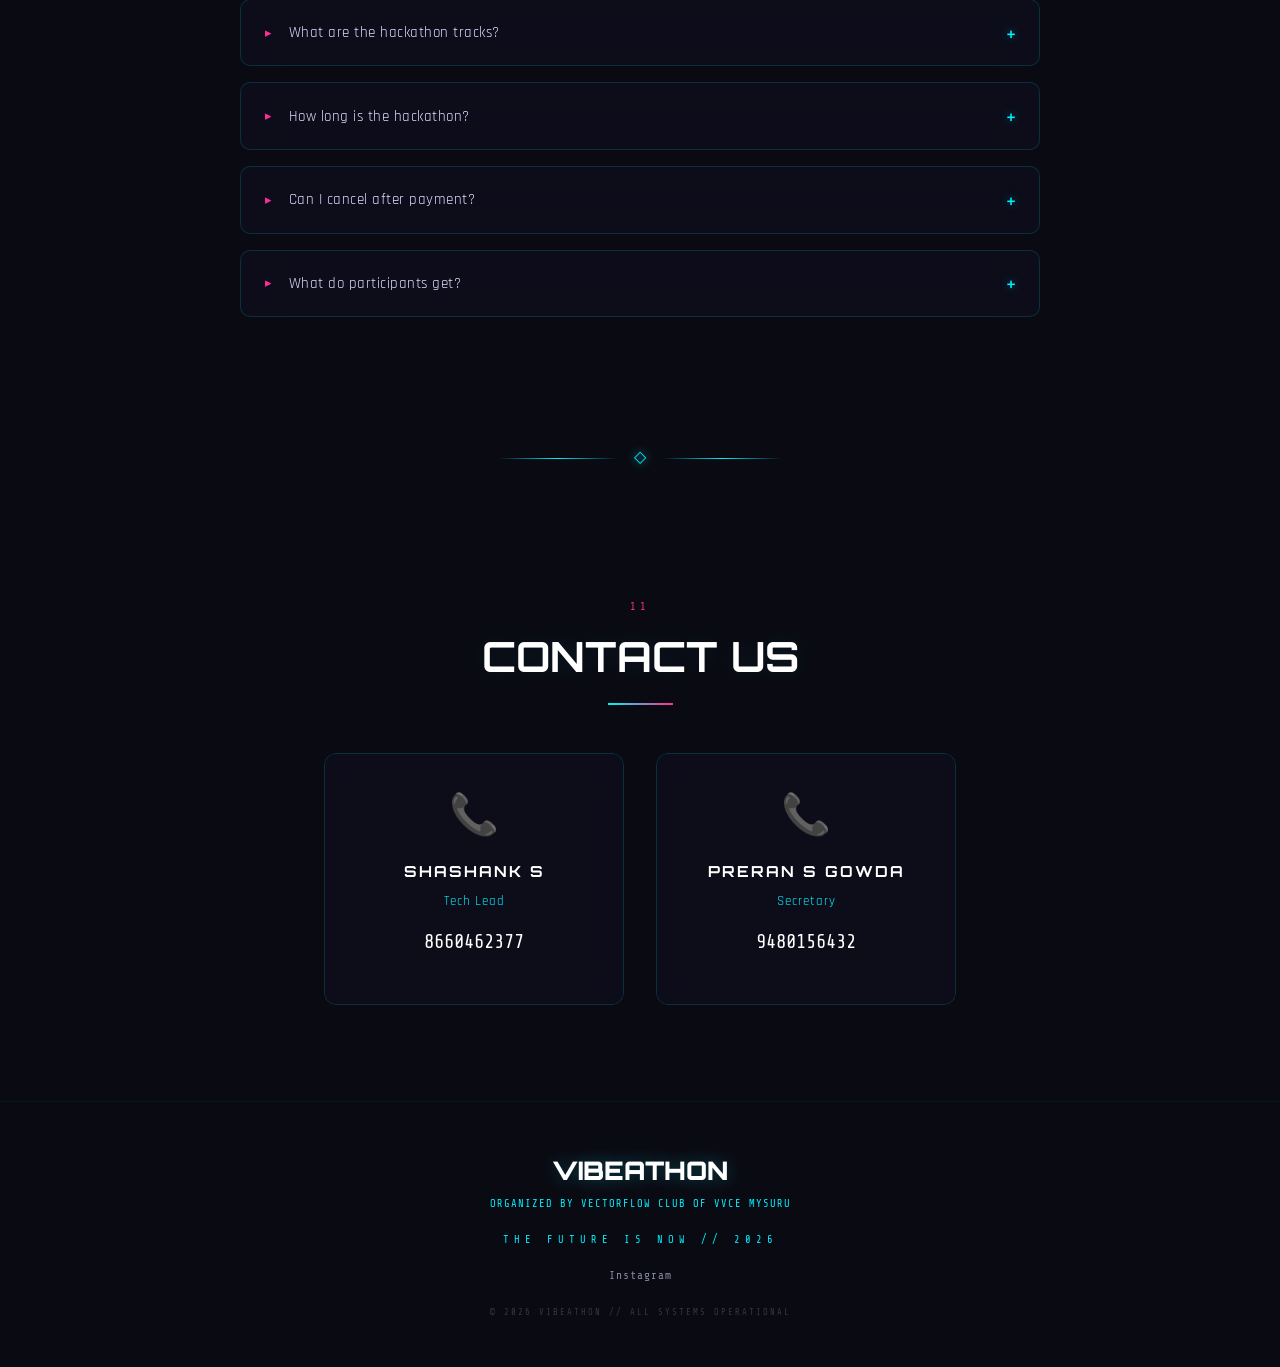
==== commit 218e35e8: "Update registered teams count in index.html" ====
--- a/index.html
+++ b/index.html
@@ -674,7 +674,7 @@
             </ul>
             <div style="margin-top:1.2rem;padding:0.65rem 1rem;background:rgba(0,240,255,0.07);border:1px solid rgba(0,240,255,0.25);border-radius:8px;display:flex;align-items:center;justify-content:space-between;">
               <span style="font-family:var(--mn);font-size:0.62rem;color:#00f0ff;letter-spacing:2px;">TEAMS REGISTERED</span>
-              <span style="font-family:var(--hd);font-size:1.4rem;font-weight:900;color:#00f0ff;text-shadow:0 0 12px rgba(0,240,255,0.5);">67</span>
+              <span style="font-family:var(--hd);font-size:1.4rem;font-weight:900;color:#00f0ff;text-shadow:0 0 12px rgba(0,240,255,0.5);">81</span>
             </div>
           </div>
           <!-- Track 2 T&C -->
@@ -691,7 +691,7 @@
             </ul>
             <div style="margin-top:1.2rem;padding:0.65rem 1rem;background:rgba(255,45,149,0.07);border:1px solid rgba(255,45,149,0.25);border-radius:8px;display:flex;align-items:center;justify-content:space-between;">
               <span style="font-family:var(--mn);font-size:0.62rem;color:#ff2d95;letter-spacing:2px;">TEAMS REGISTERED</span>
-              <span style="font-family:var(--hd);font-size:1.4rem;font-weight:900;color:#ff2d95;text-shadow:0 0 12px rgba(255,45,149,0.5);">14</span>
+              <span style="font-family:var(--hd);font-size:1.4rem;font-weight:900;color:#ff2d95;text-shadow:0 0 12px rgba(255,45,149,0.5);">19</span>
             </div>
           </div>
         </div>
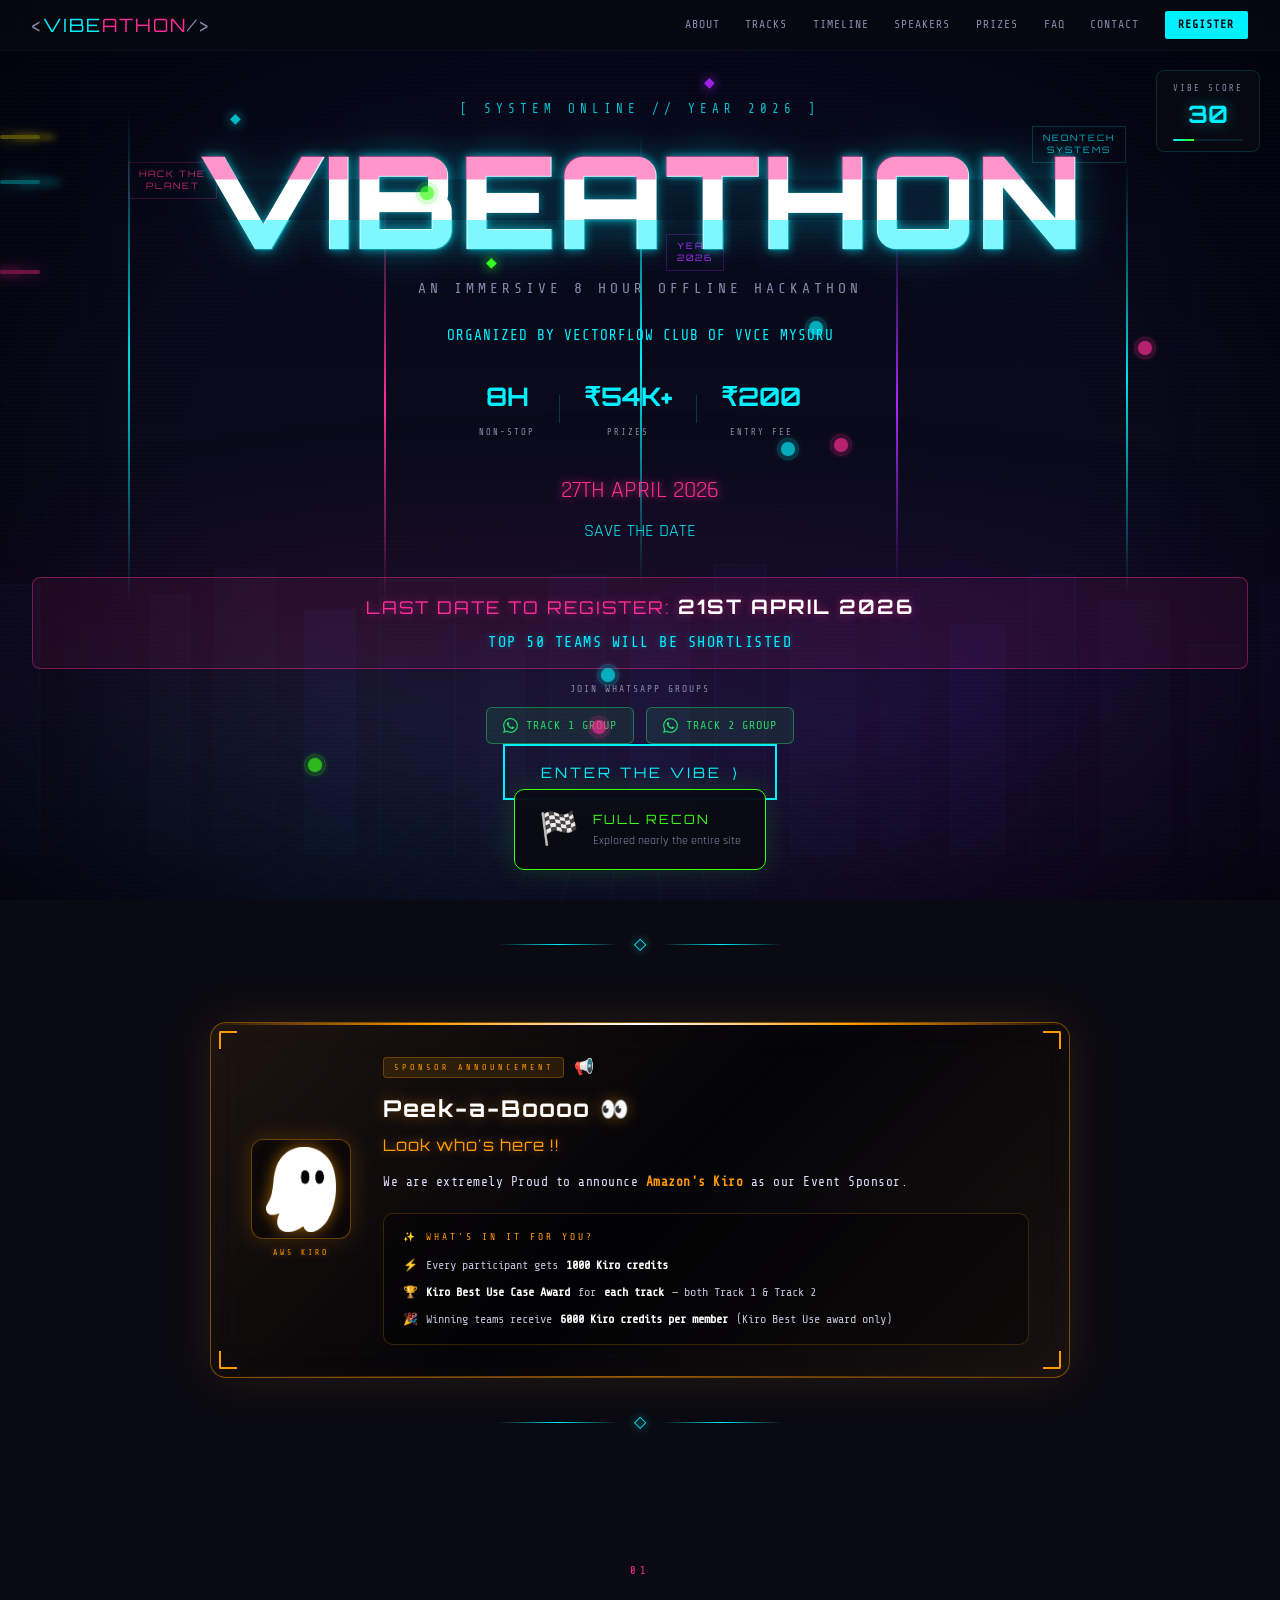
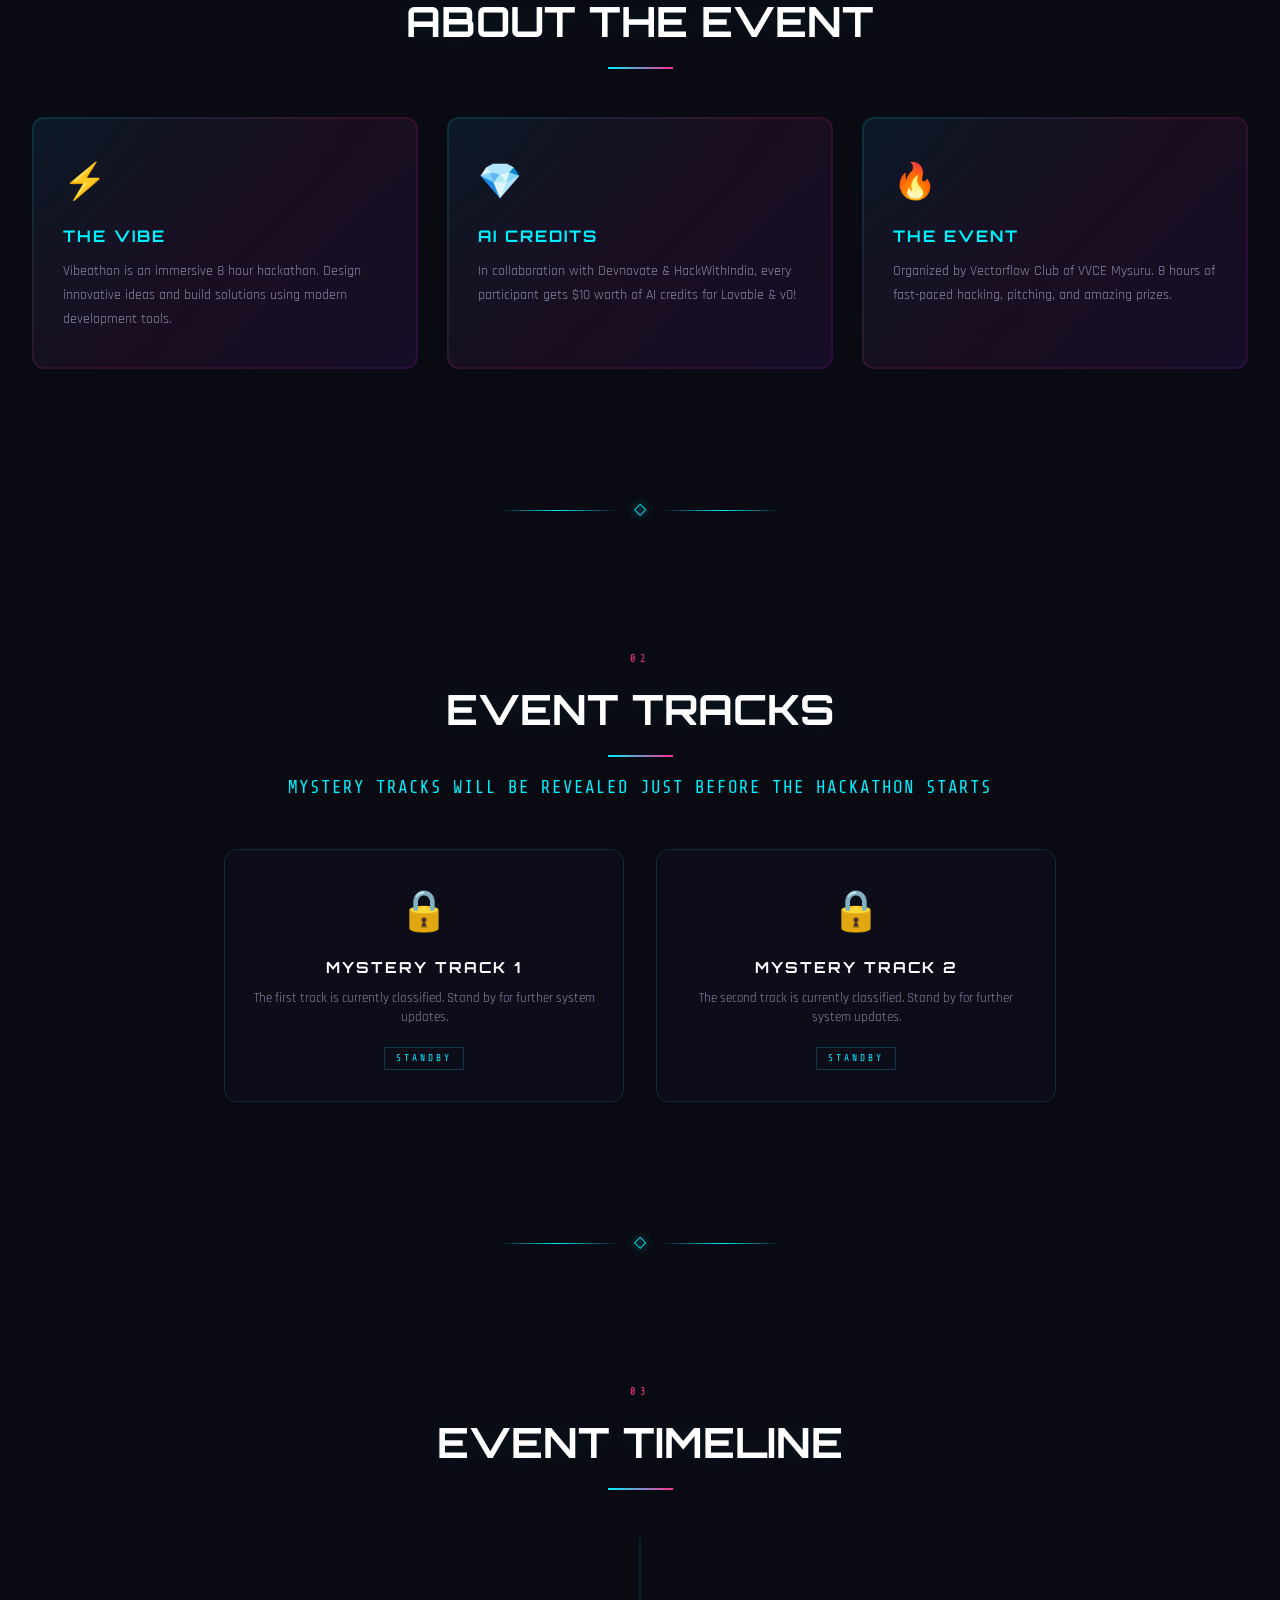
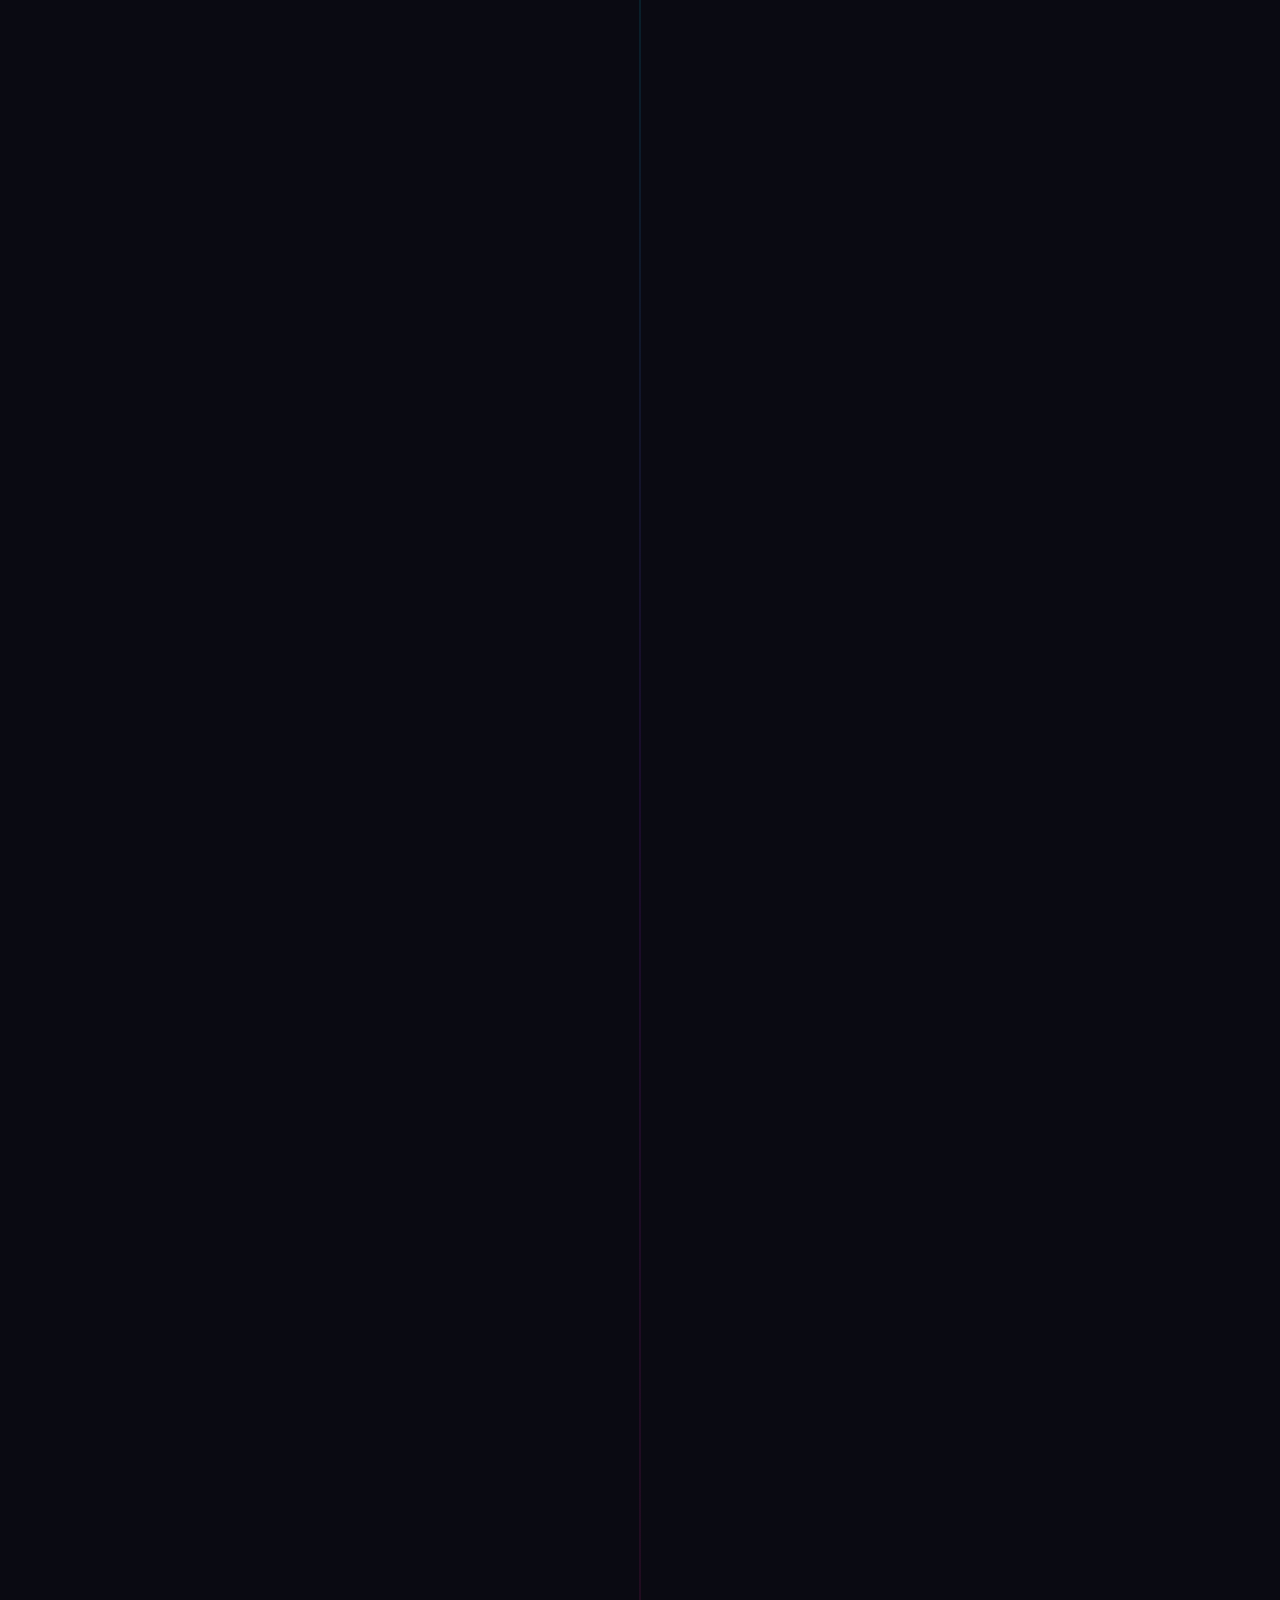
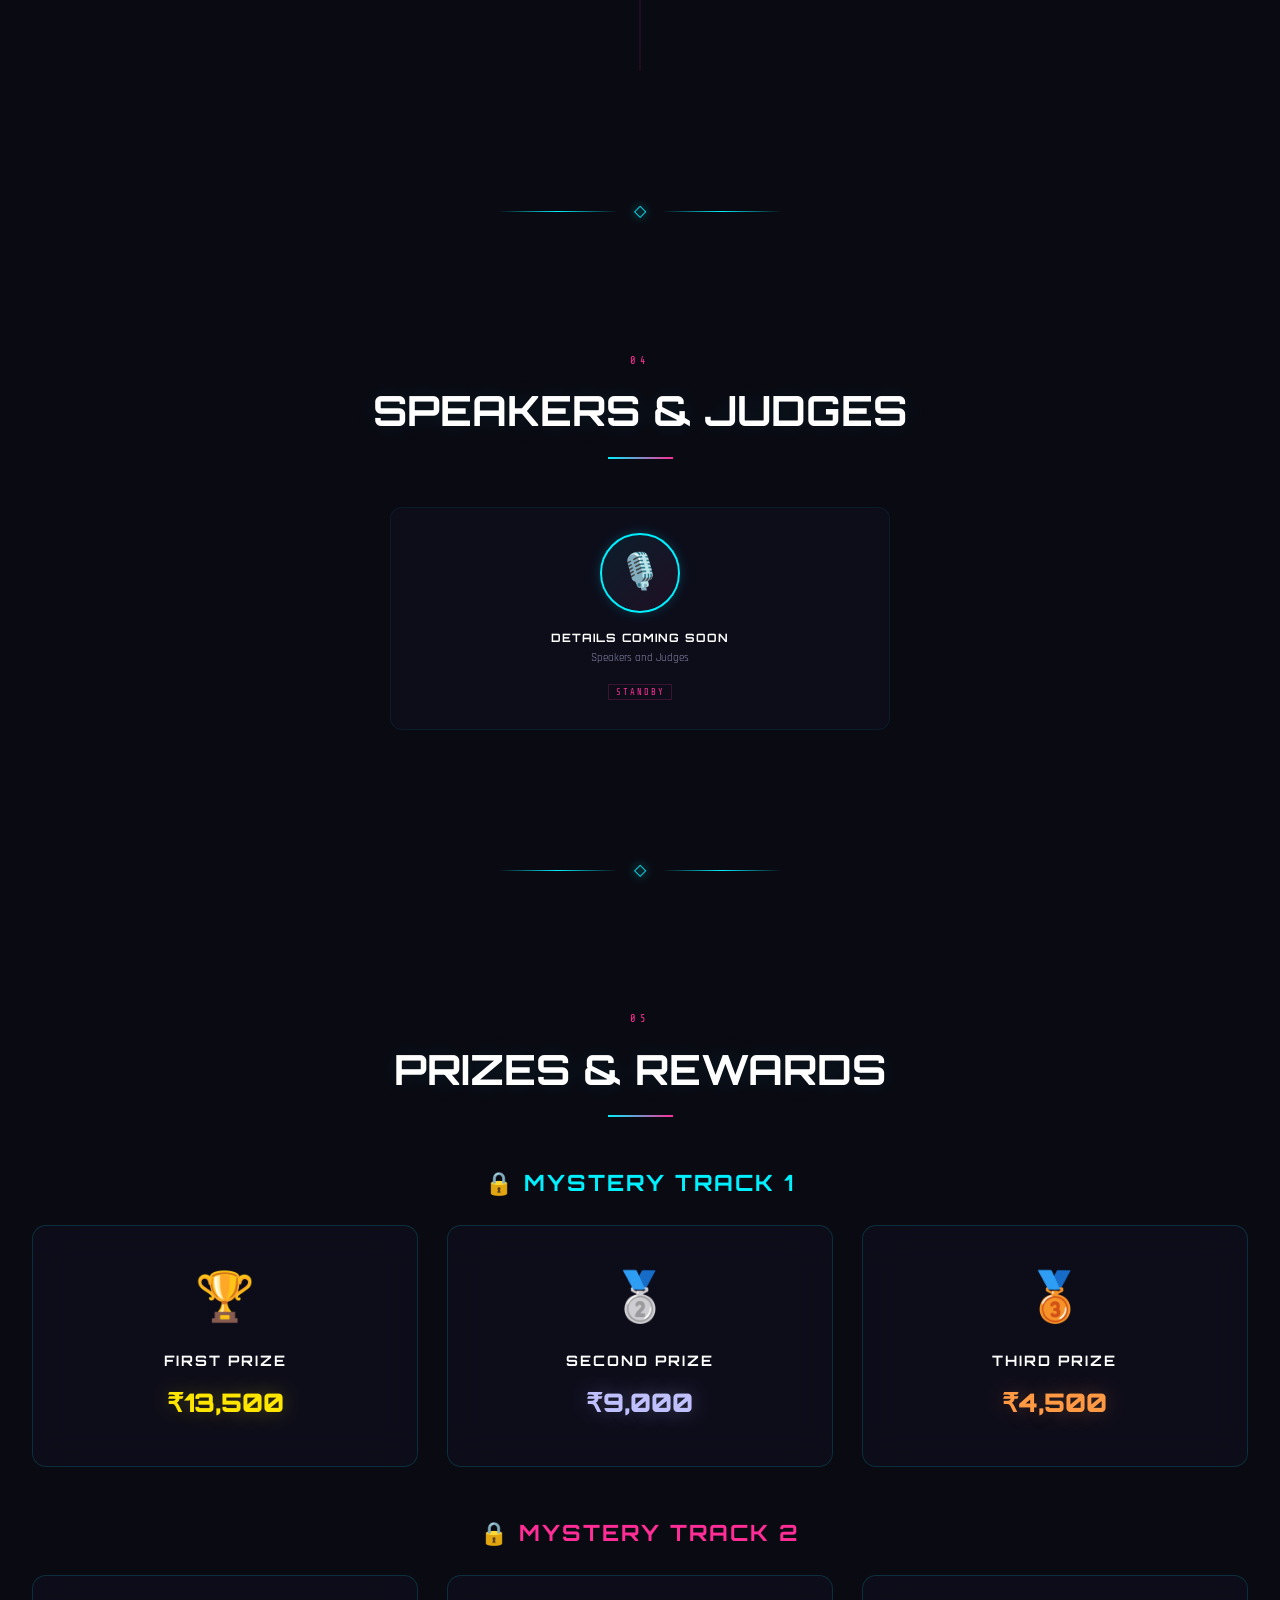
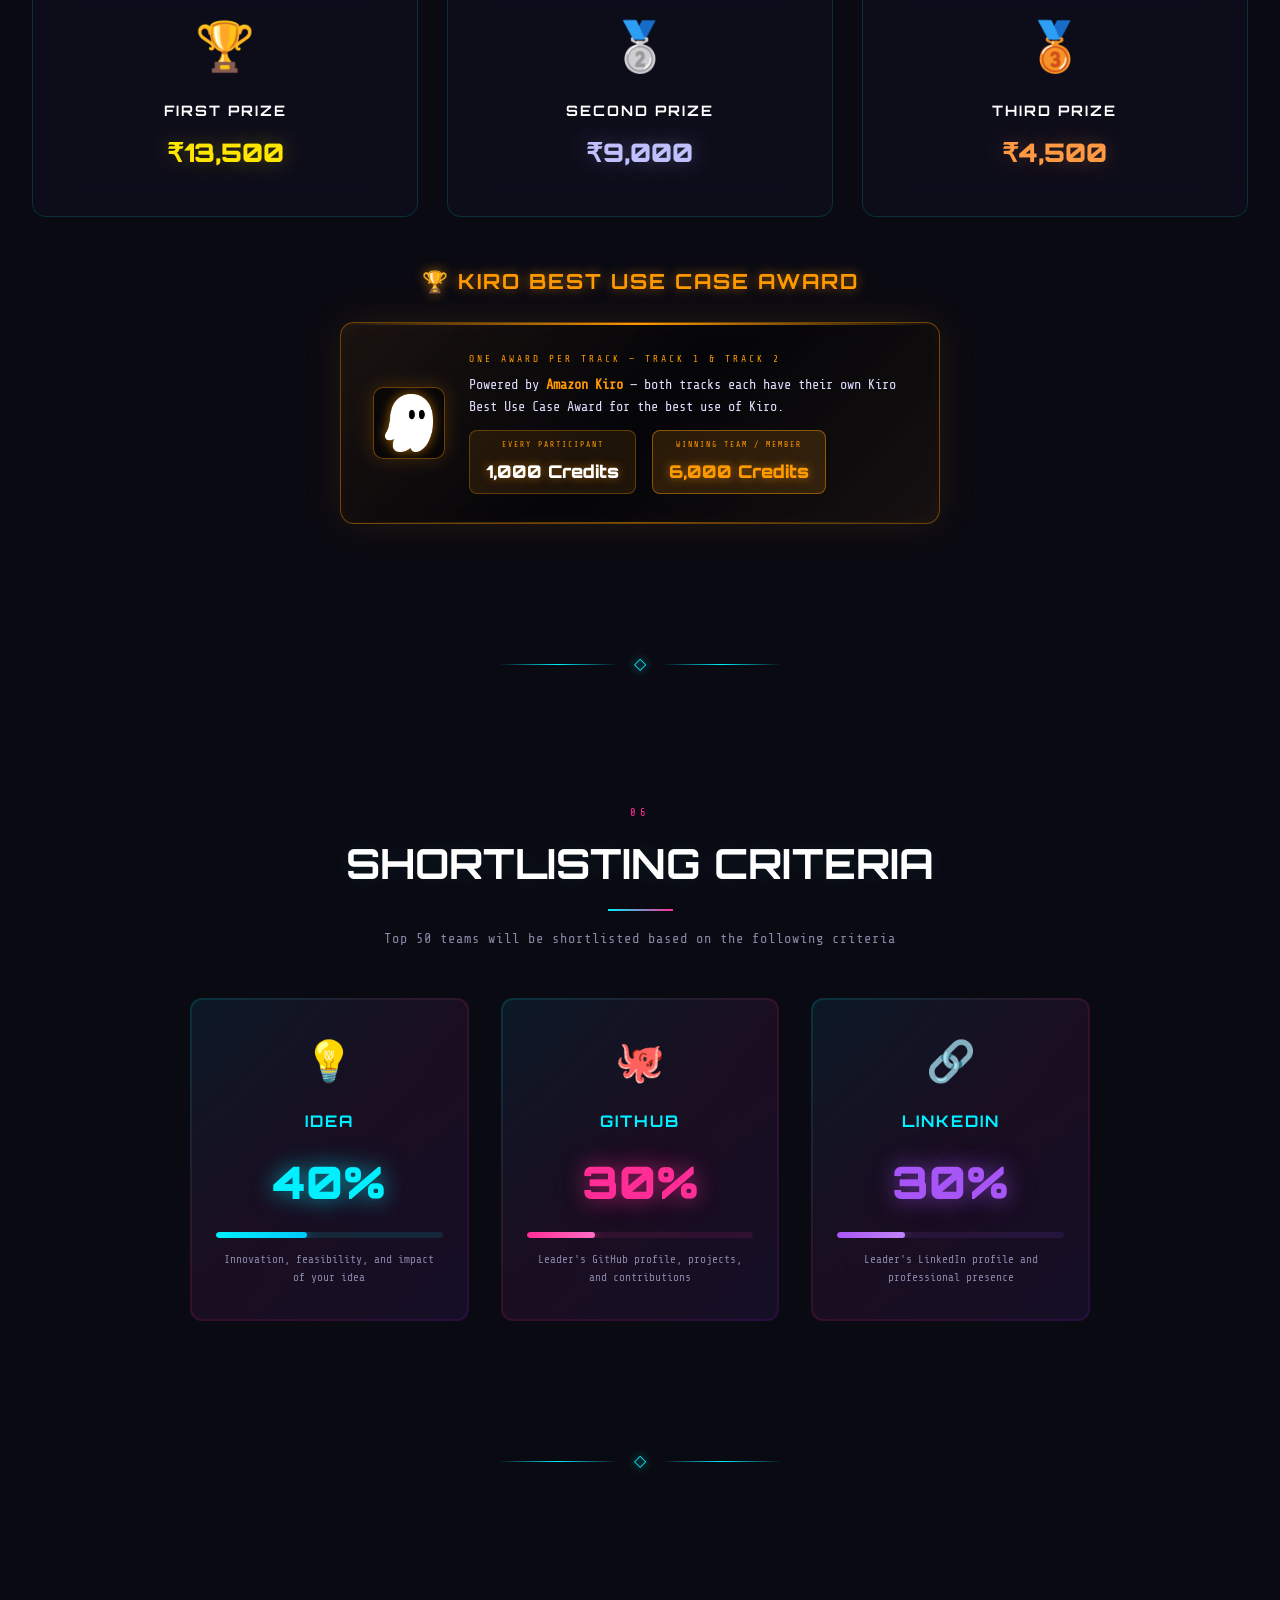
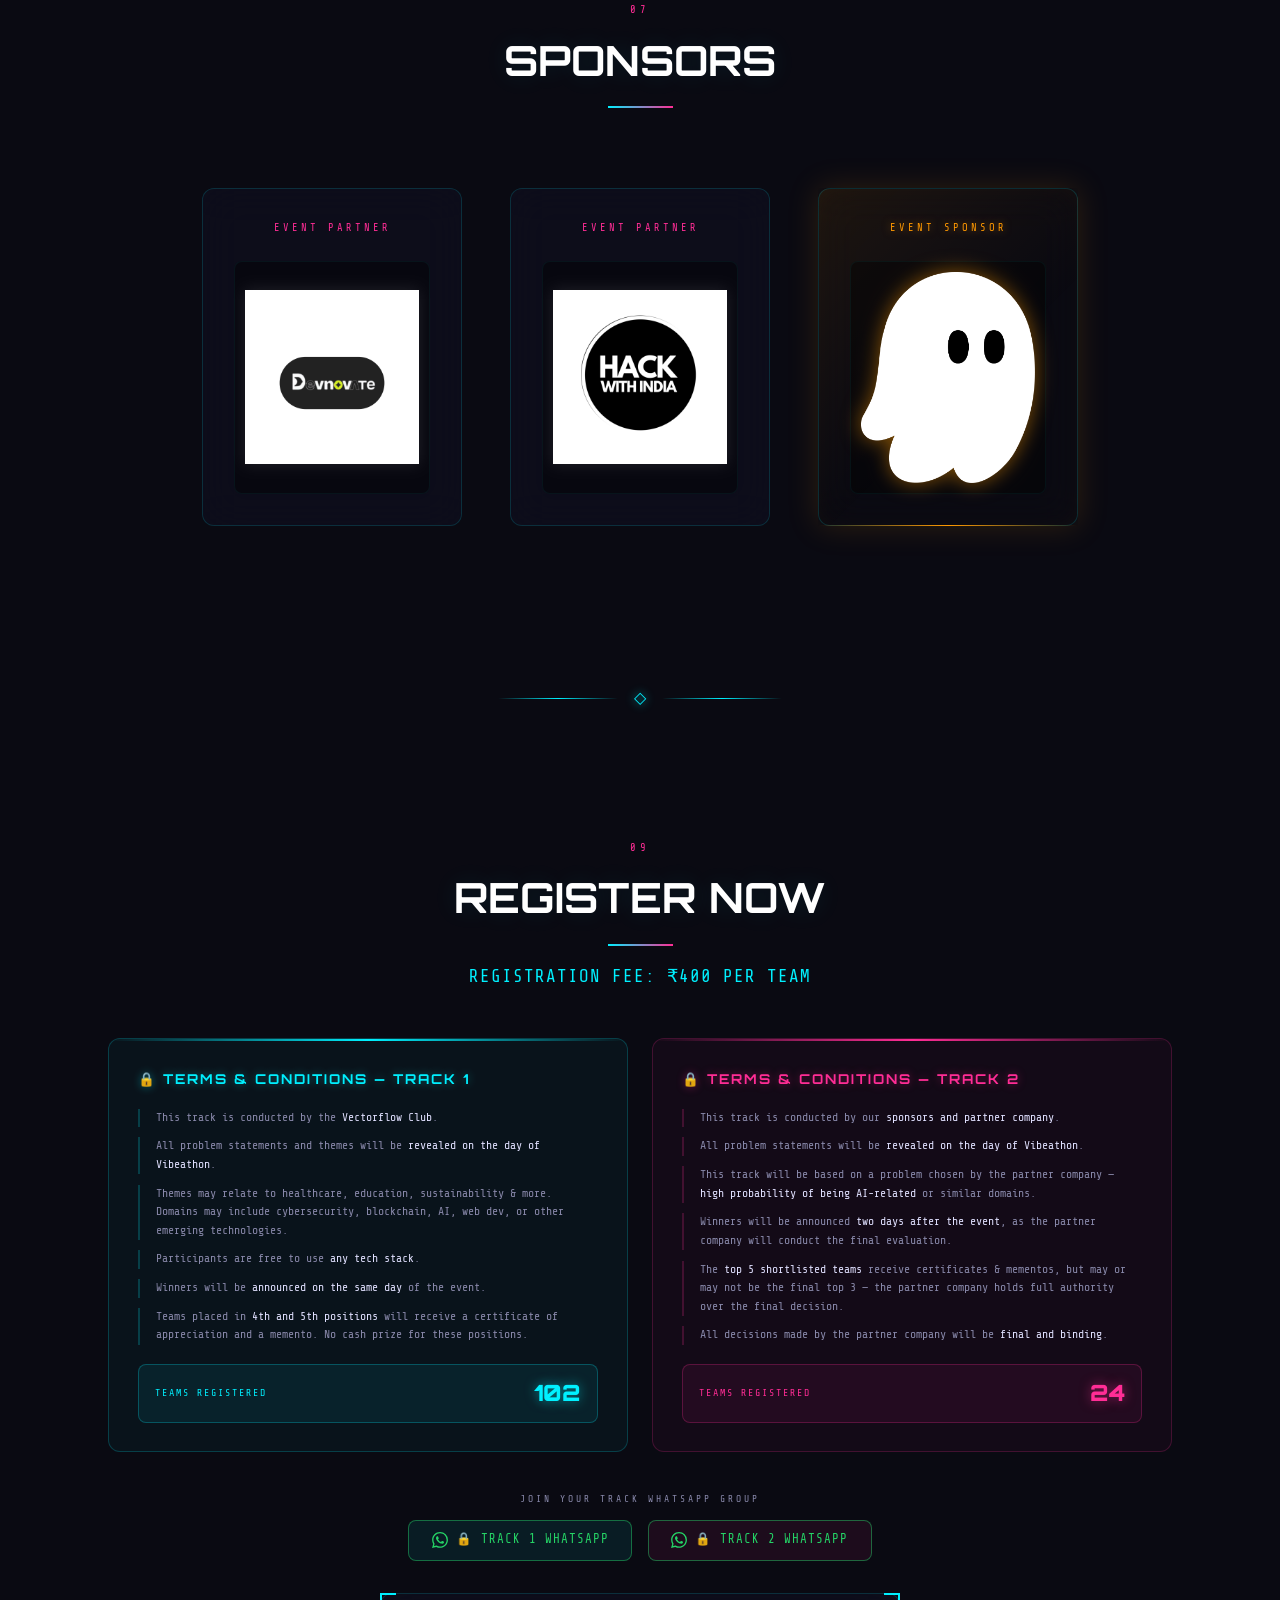
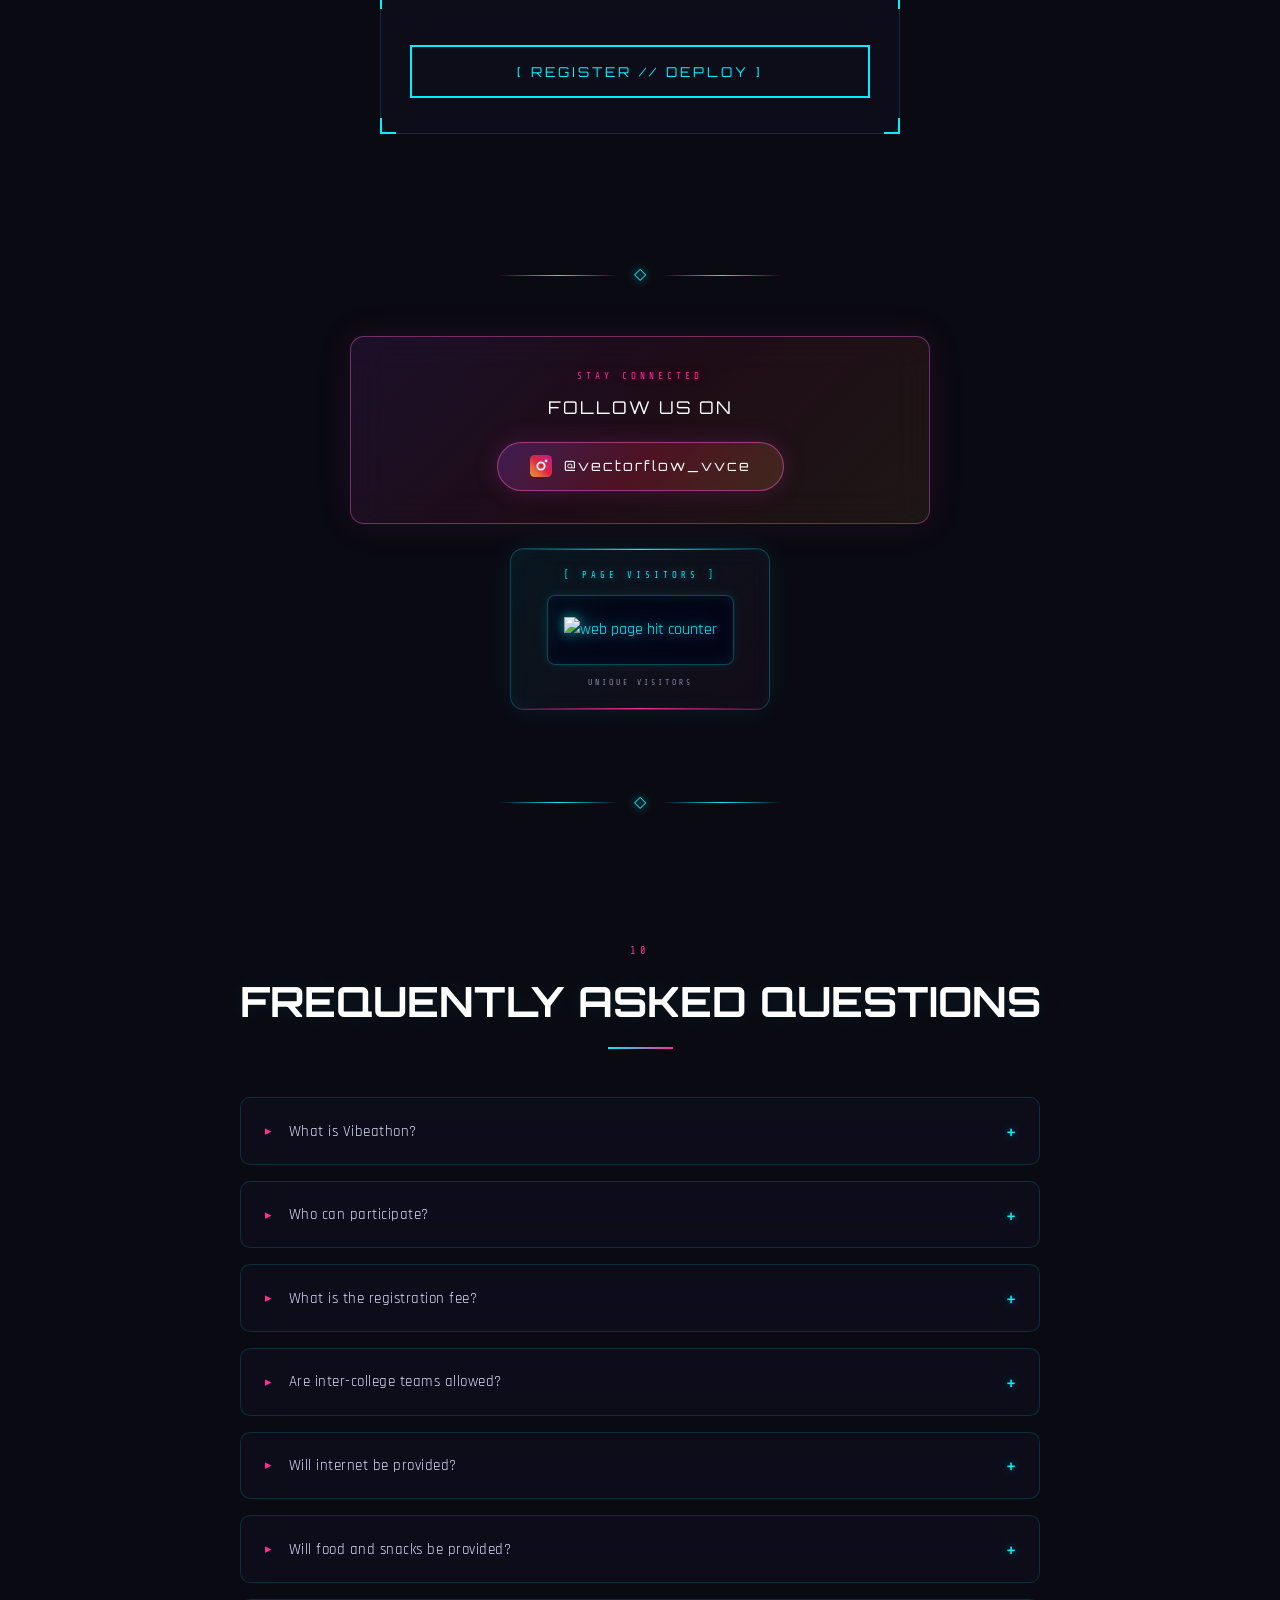
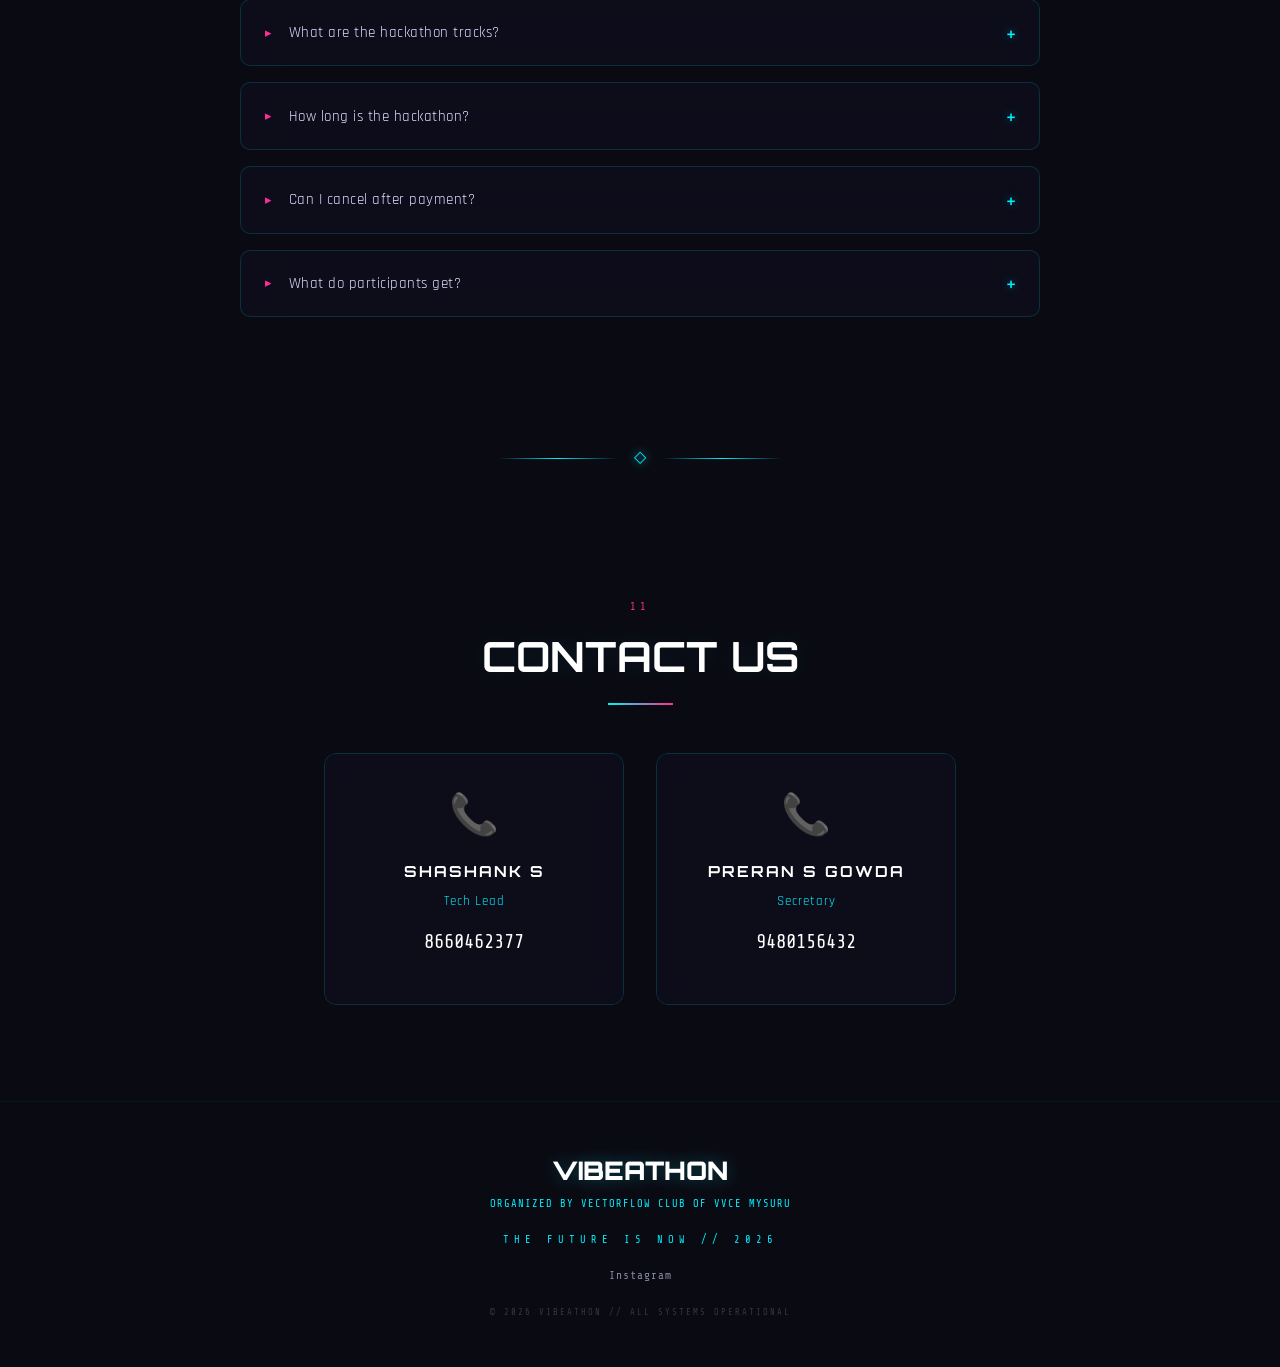
==== commit a5ea1be8: "Update entry fee and registered teams count" ====
--- a/index.html
+++ b/index.html
@@ -132,7 +132,7 @@
           <div class="stat-div"></div>
           <div class="stat"><span class="sv pulse-glow">₹54K+</span><span class="sl">PRIZES</span></div>
           <div class="stat-div"></div>
-          <div class="stat"><span class="sv pulse-glow">₹400</span><span class="sl">ENTRY FEE</span></div>
+          <div class="stat"><span class="sv pulse-glow">₹200</span><span class="sl">ENTRY FEE</span></div>
         </div>
         <div class="countdown">
           <div style="font-size: 1.5rem; color: #ff2d95; text-shadow: 0 0 10px #ff2d95; text-align: center;">
@@ -674,7 +674,7 @@
             </ul>
             <div style="margin-top:1.2rem;padding:0.65rem 1rem;background:rgba(0,240,255,0.07);border:1px solid rgba(0,240,255,0.25);border-radius:8px;display:flex;align-items:center;justify-content:space-between;">
               <span style="font-family:var(--mn);font-size:0.62rem;color:#00f0ff;letter-spacing:2px;">TEAMS REGISTERED</span>
-              <span style="font-family:var(--hd);font-size:1.4rem;font-weight:900;color:#00f0ff;text-shadow:0 0 12px rgba(0,240,255,0.5);">81</span>
+              <span style="font-family:var(--hd);font-size:1.4rem;font-weight:900;color:#00f0ff;text-shadow:0 0 12px rgba(0,240,255,0.5);">102</span>
             </div>
           </div>
           <!-- Track 2 T&C -->
@@ -691,7 +691,7 @@
             </ul>
             <div style="margin-top:1.2rem;padding:0.65rem 1rem;background:rgba(255,45,149,0.07);border:1px solid rgba(255,45,149,0.25);border-radius:8px;display:flex;align-items:center;justify-content:space-between;">
               <span style="font-family:var(--mn);font-size:0.62rem;color:#ff2d95;letter-spacing:2px;">TEAMS REGISTERED</span>
-              <span style="font-family:var(--hd);font-size:1.4rem;font-weight:900;color:#ff2d95;text-shadow:0 0 12px rgba(255,45,149,0.5);">19</span>
+              <span style="font-family:var(--hd);font-size:1.4rem;font-weight:900;color:#ff2d95;text-shadow:0 0 12px rgba(255,45,149,0.5);">24</span>
             </div>
           </div>
         </div>
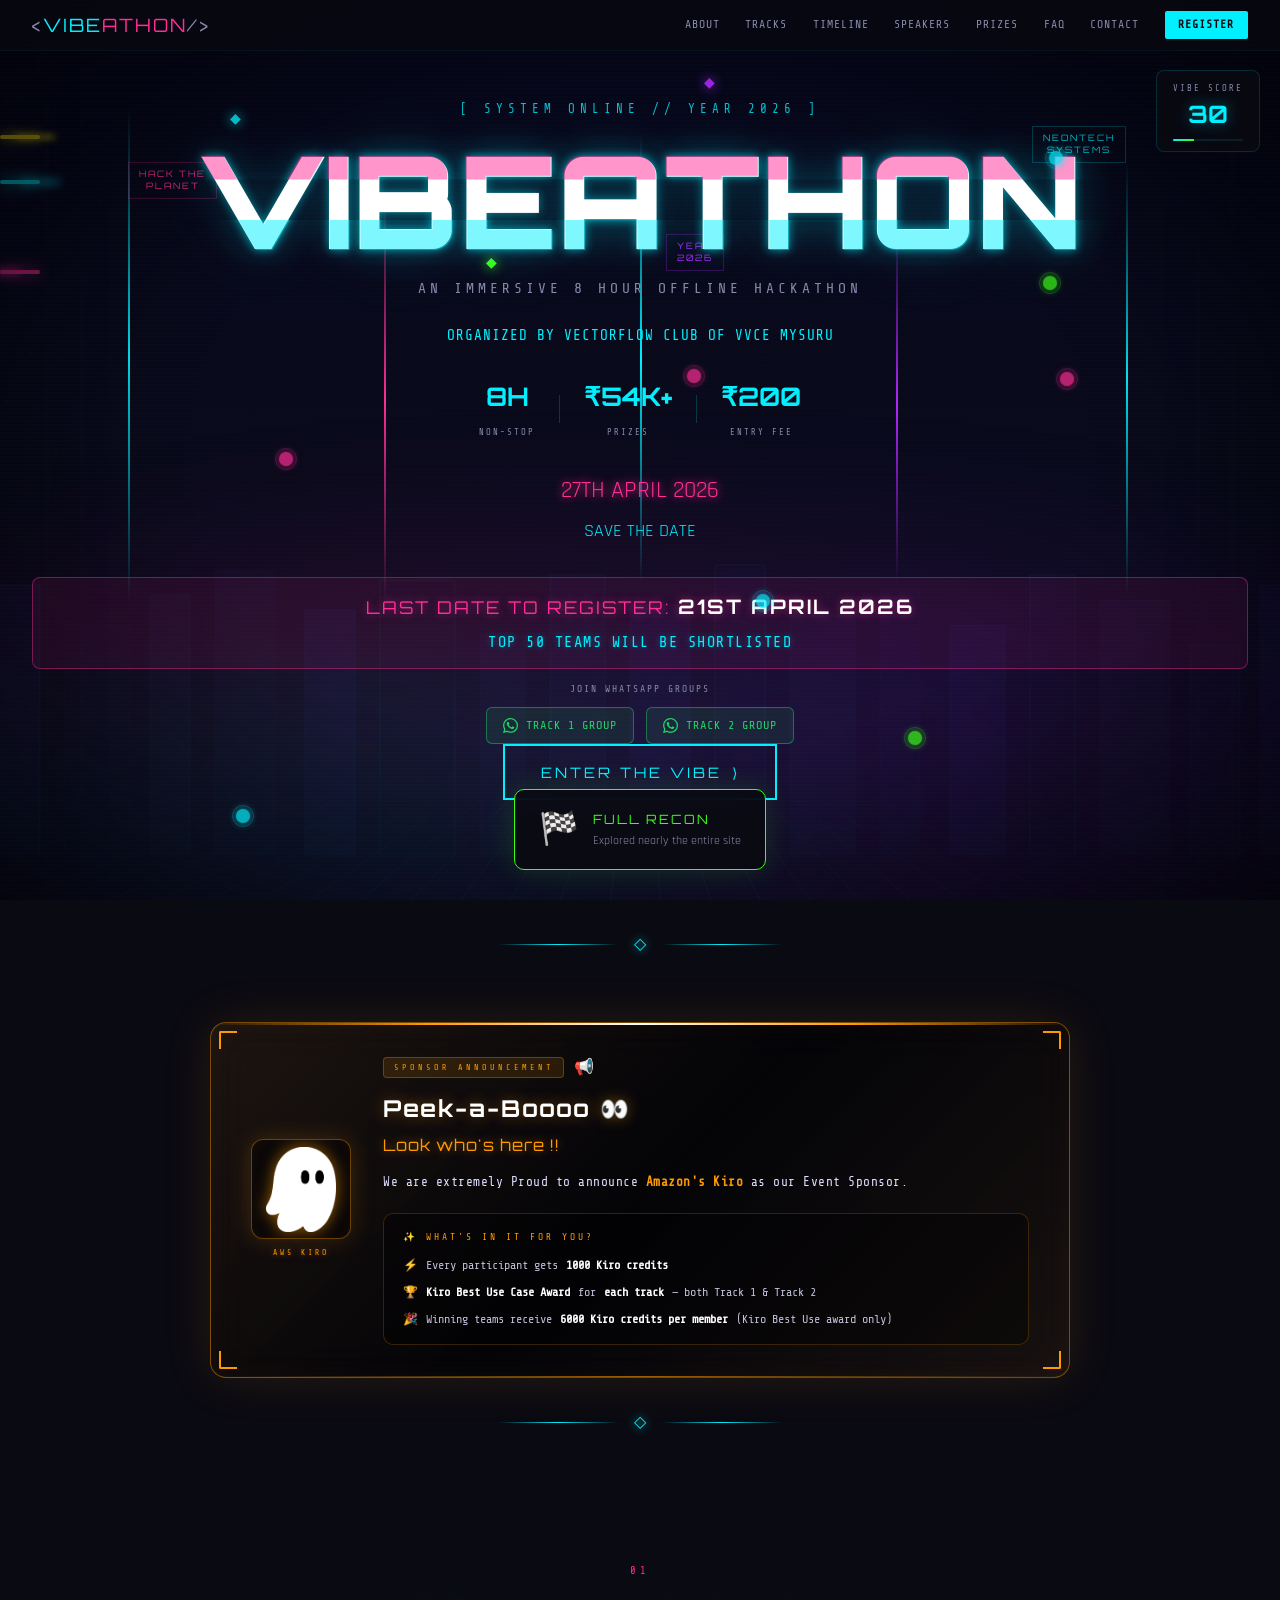
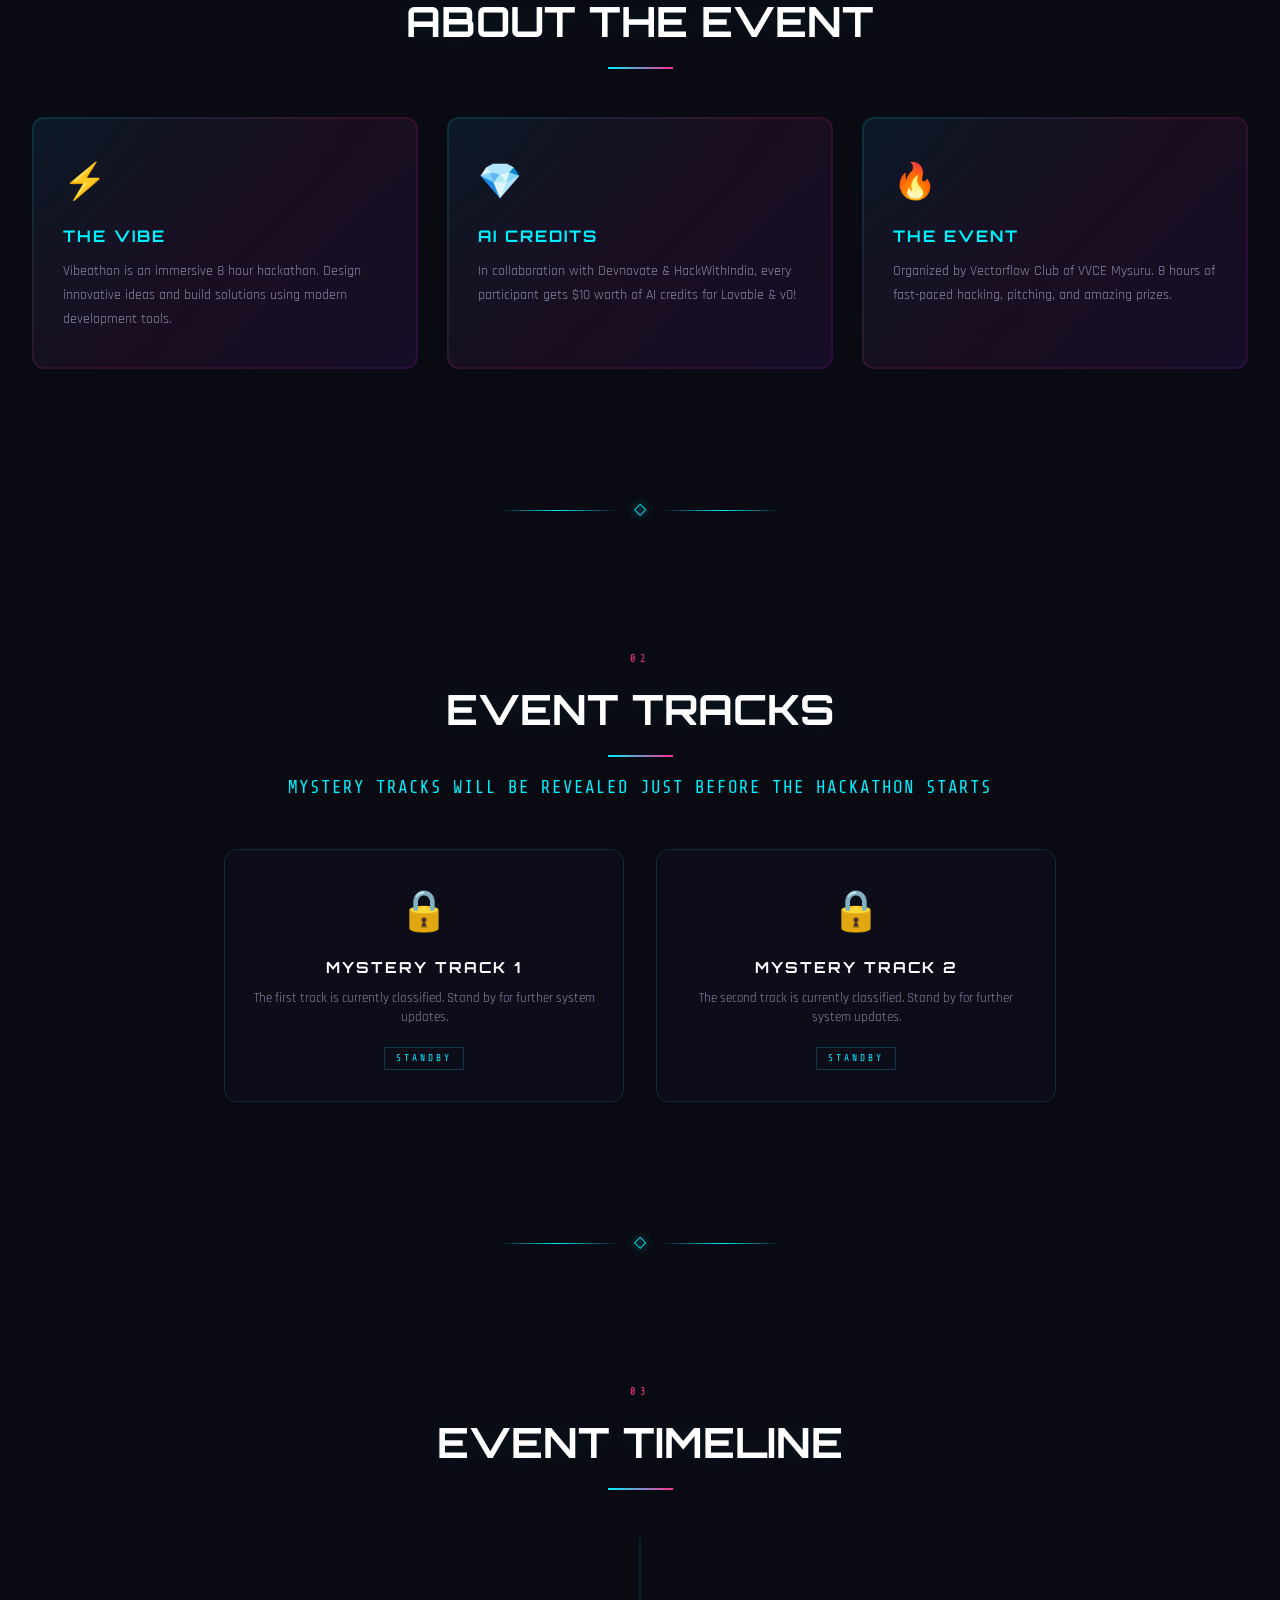
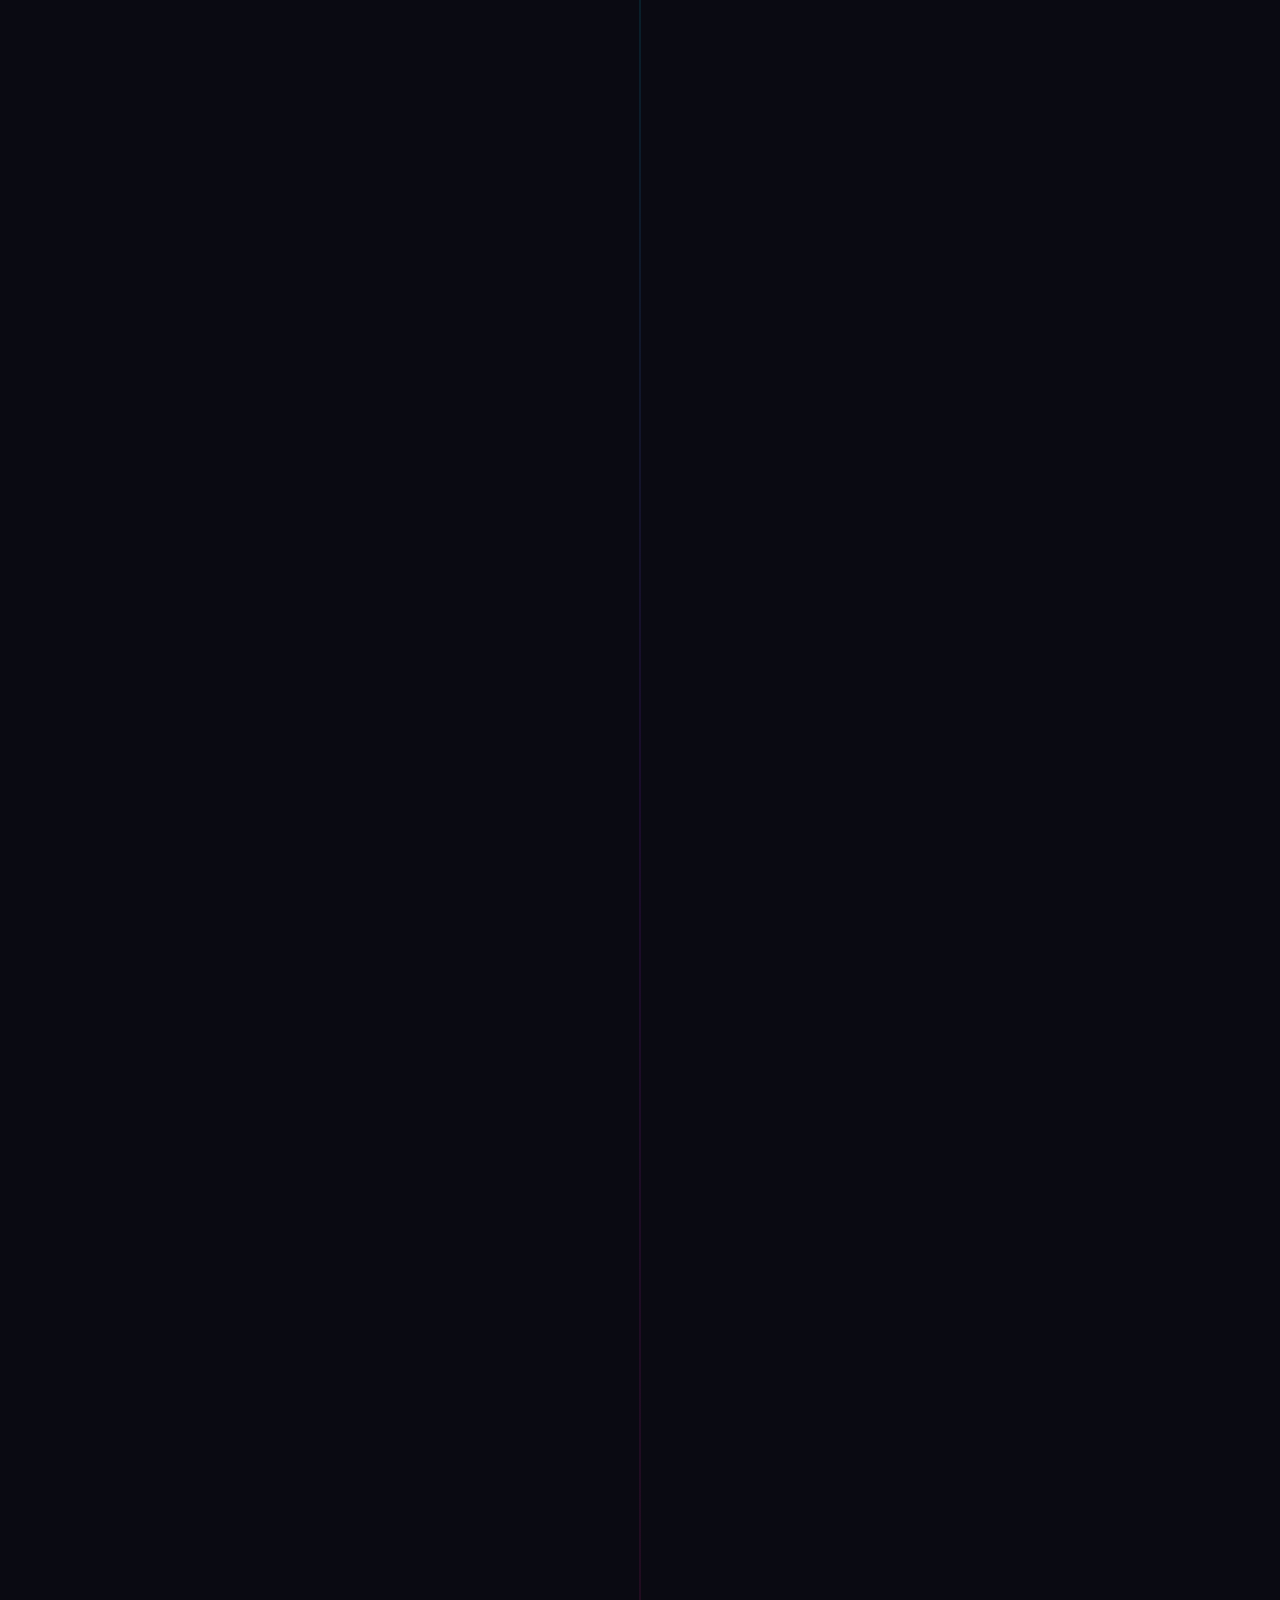
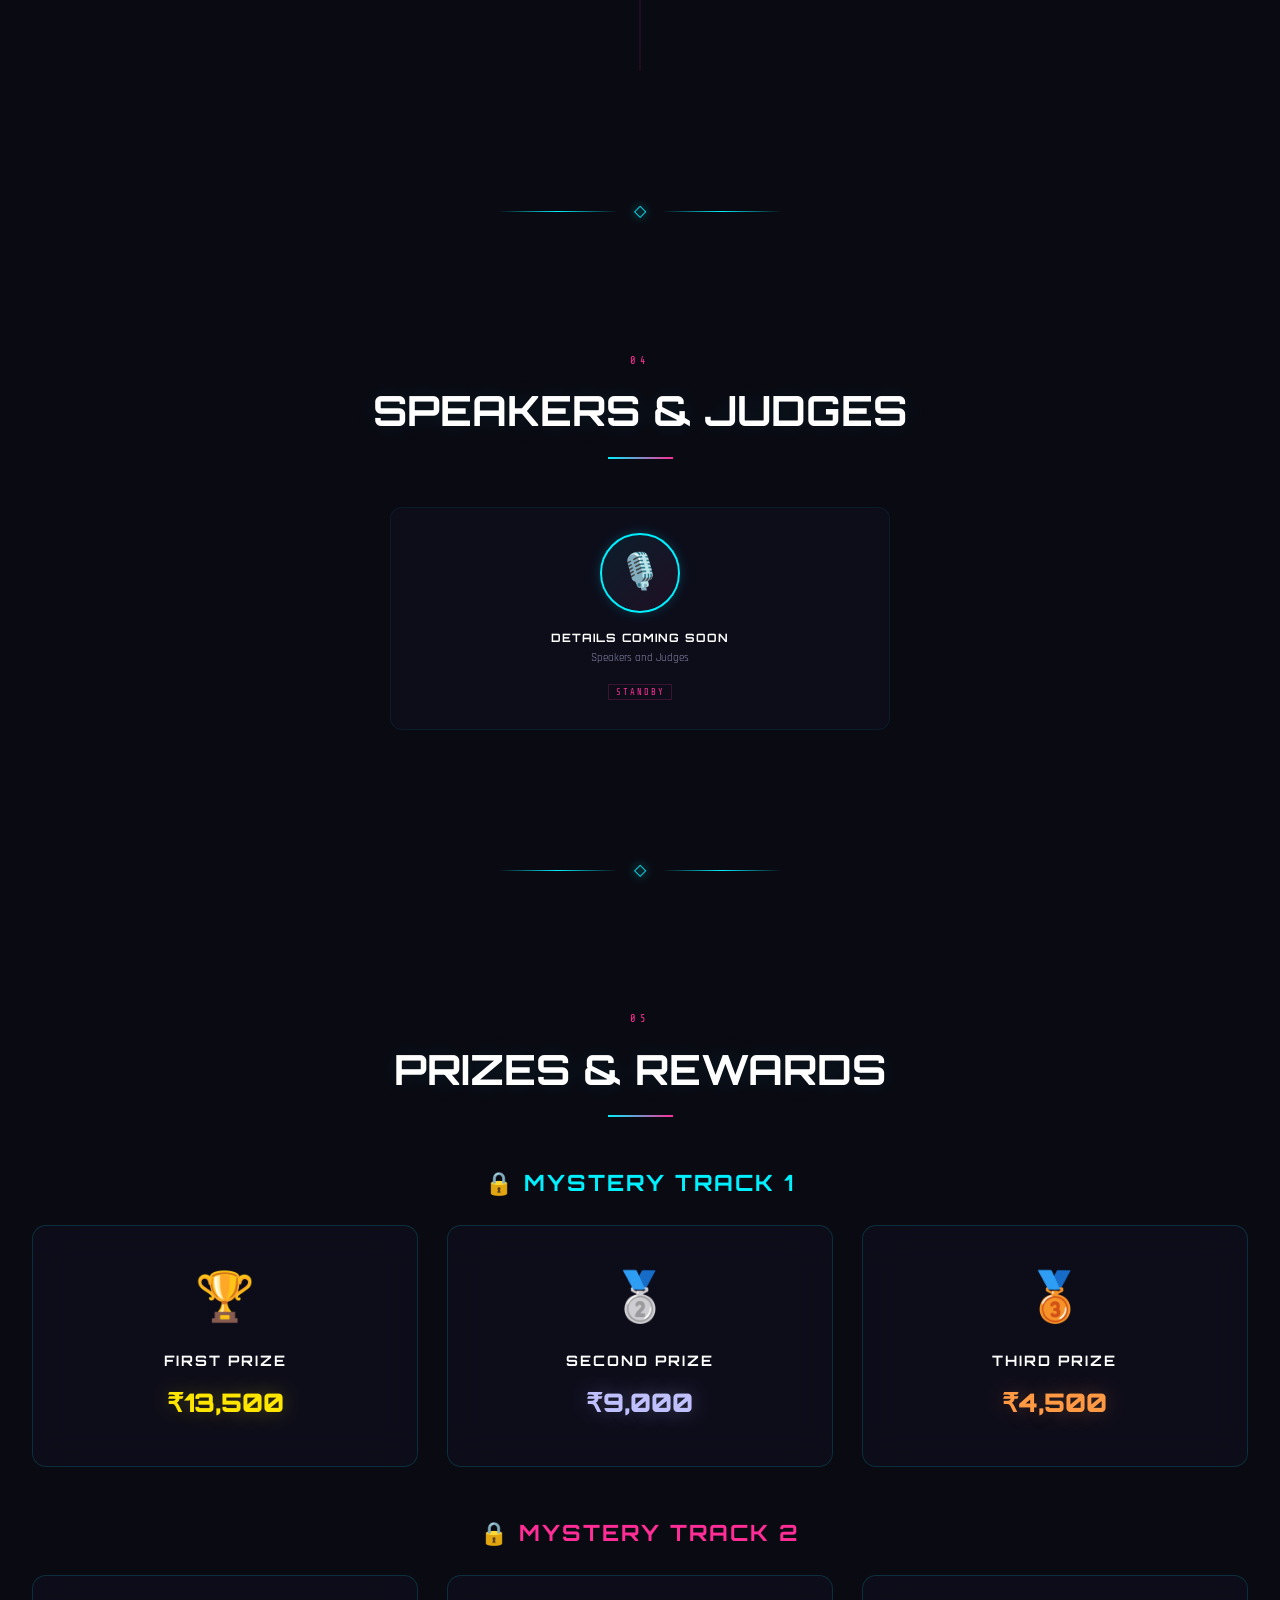
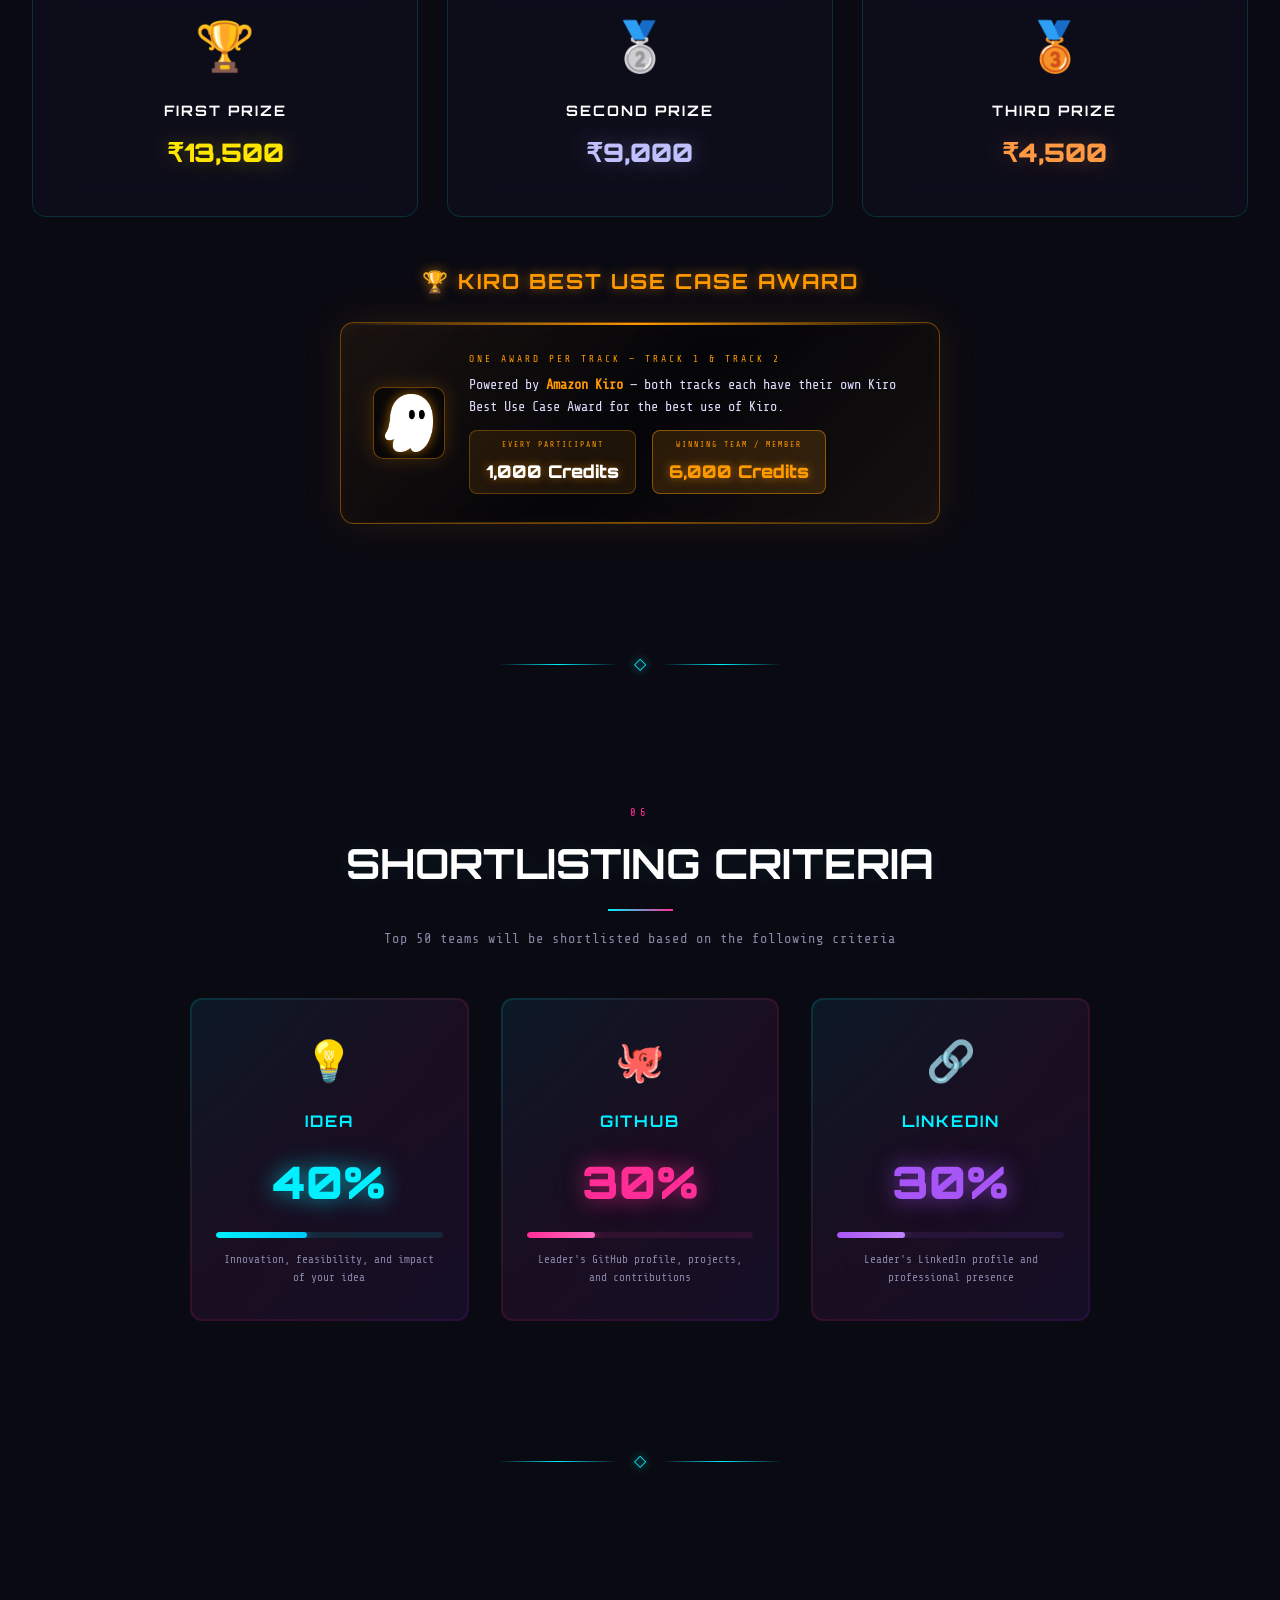
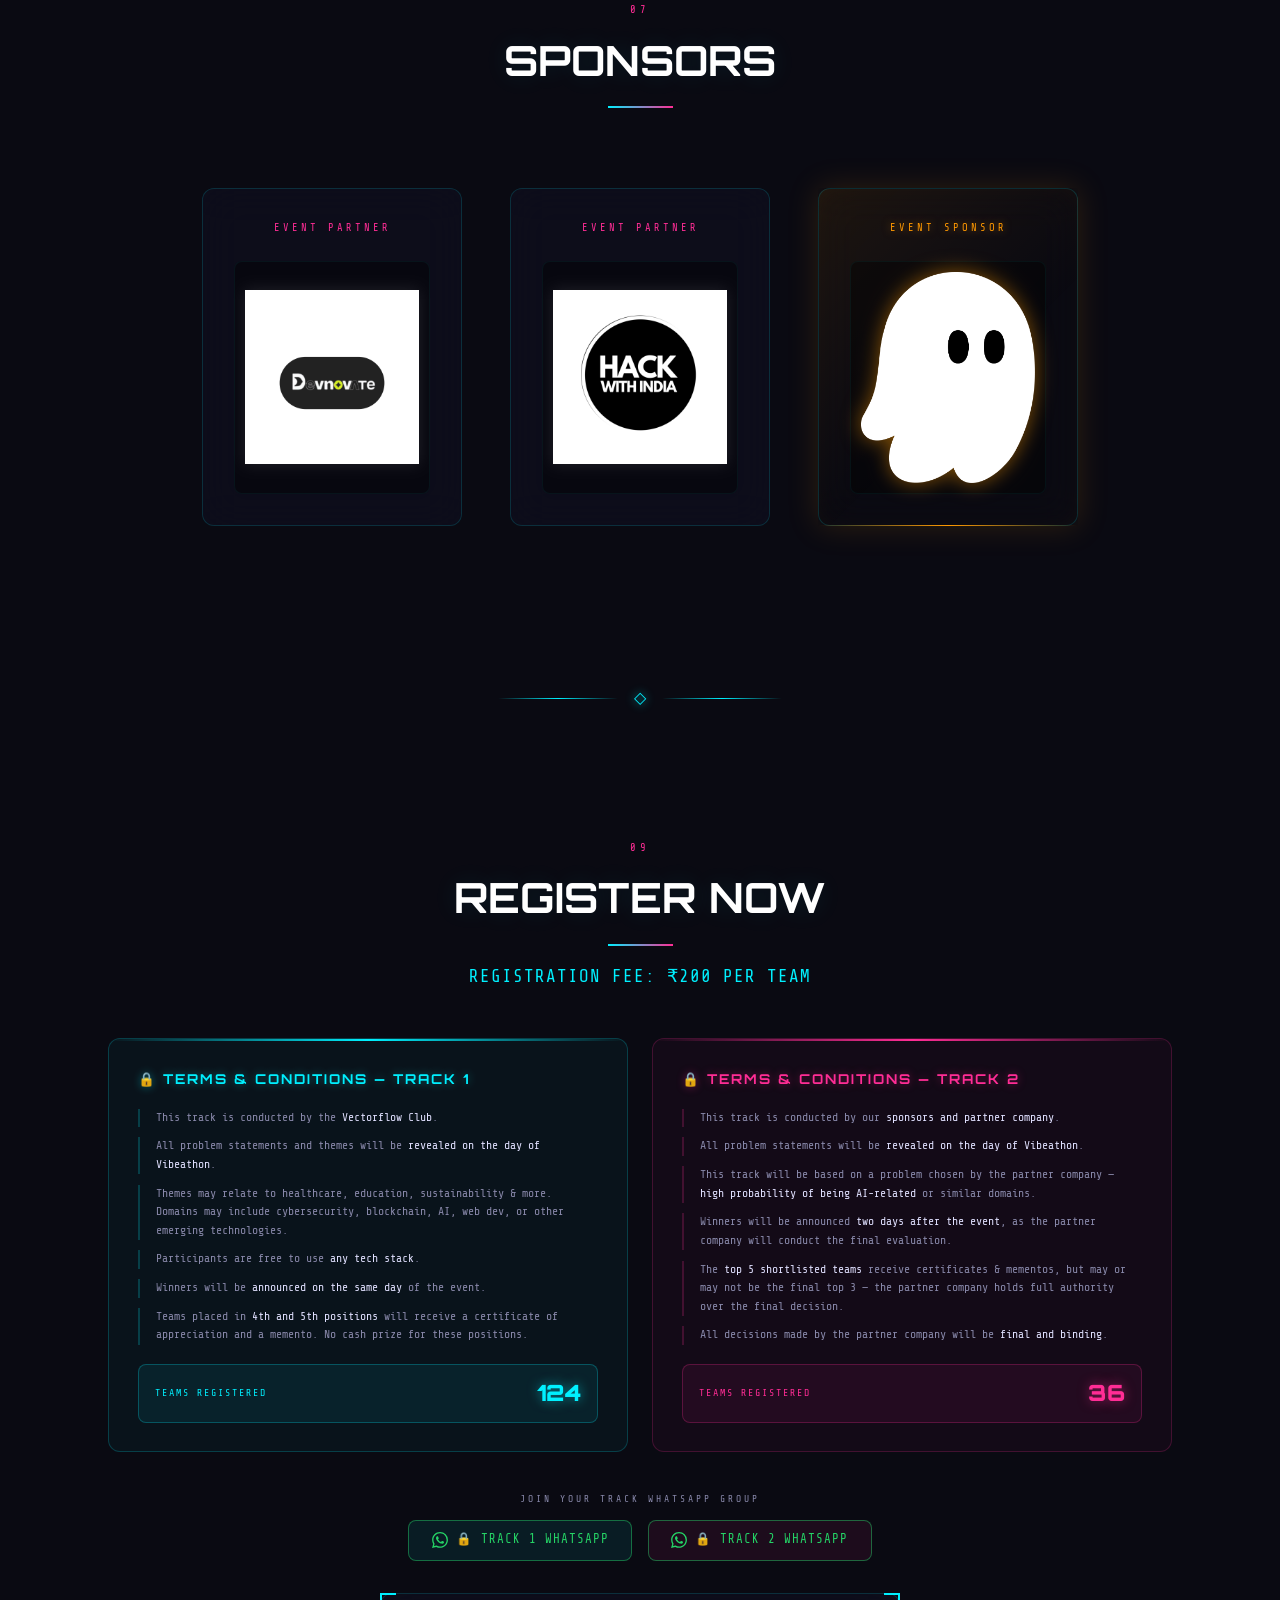
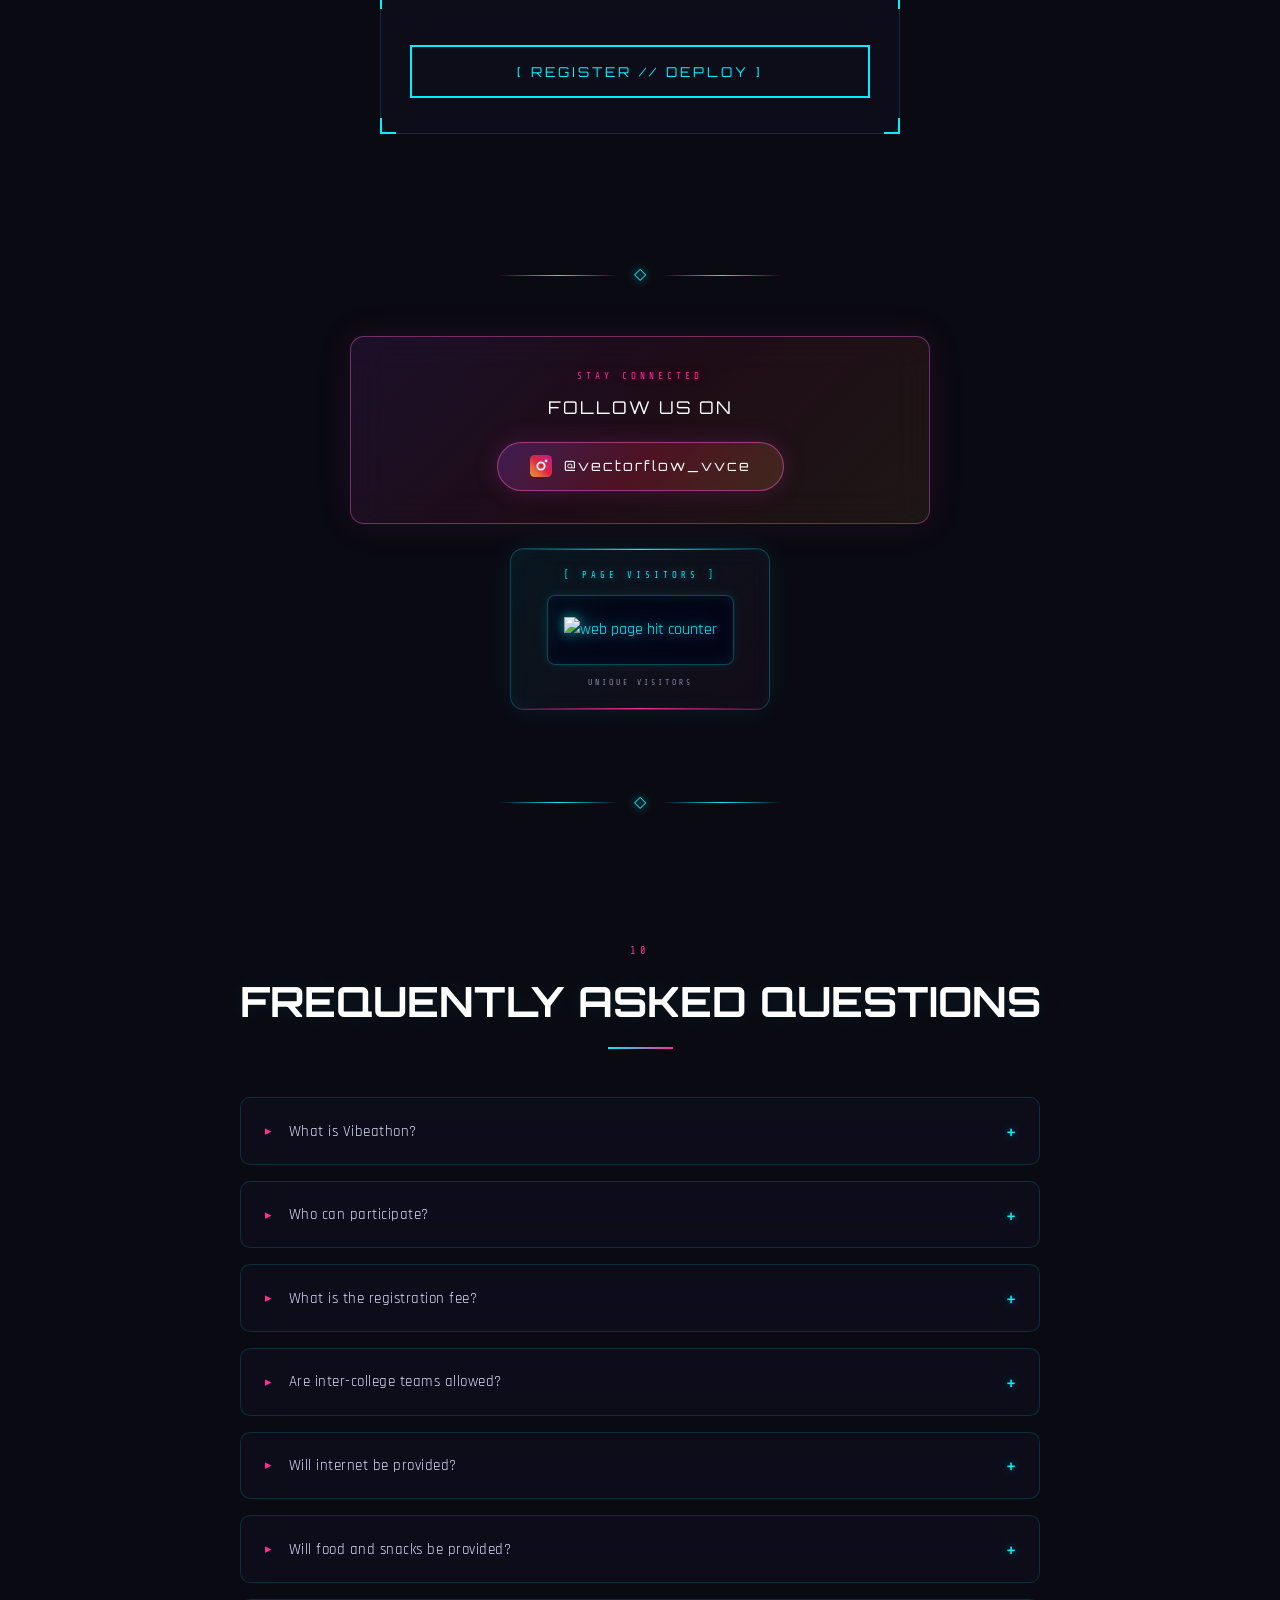
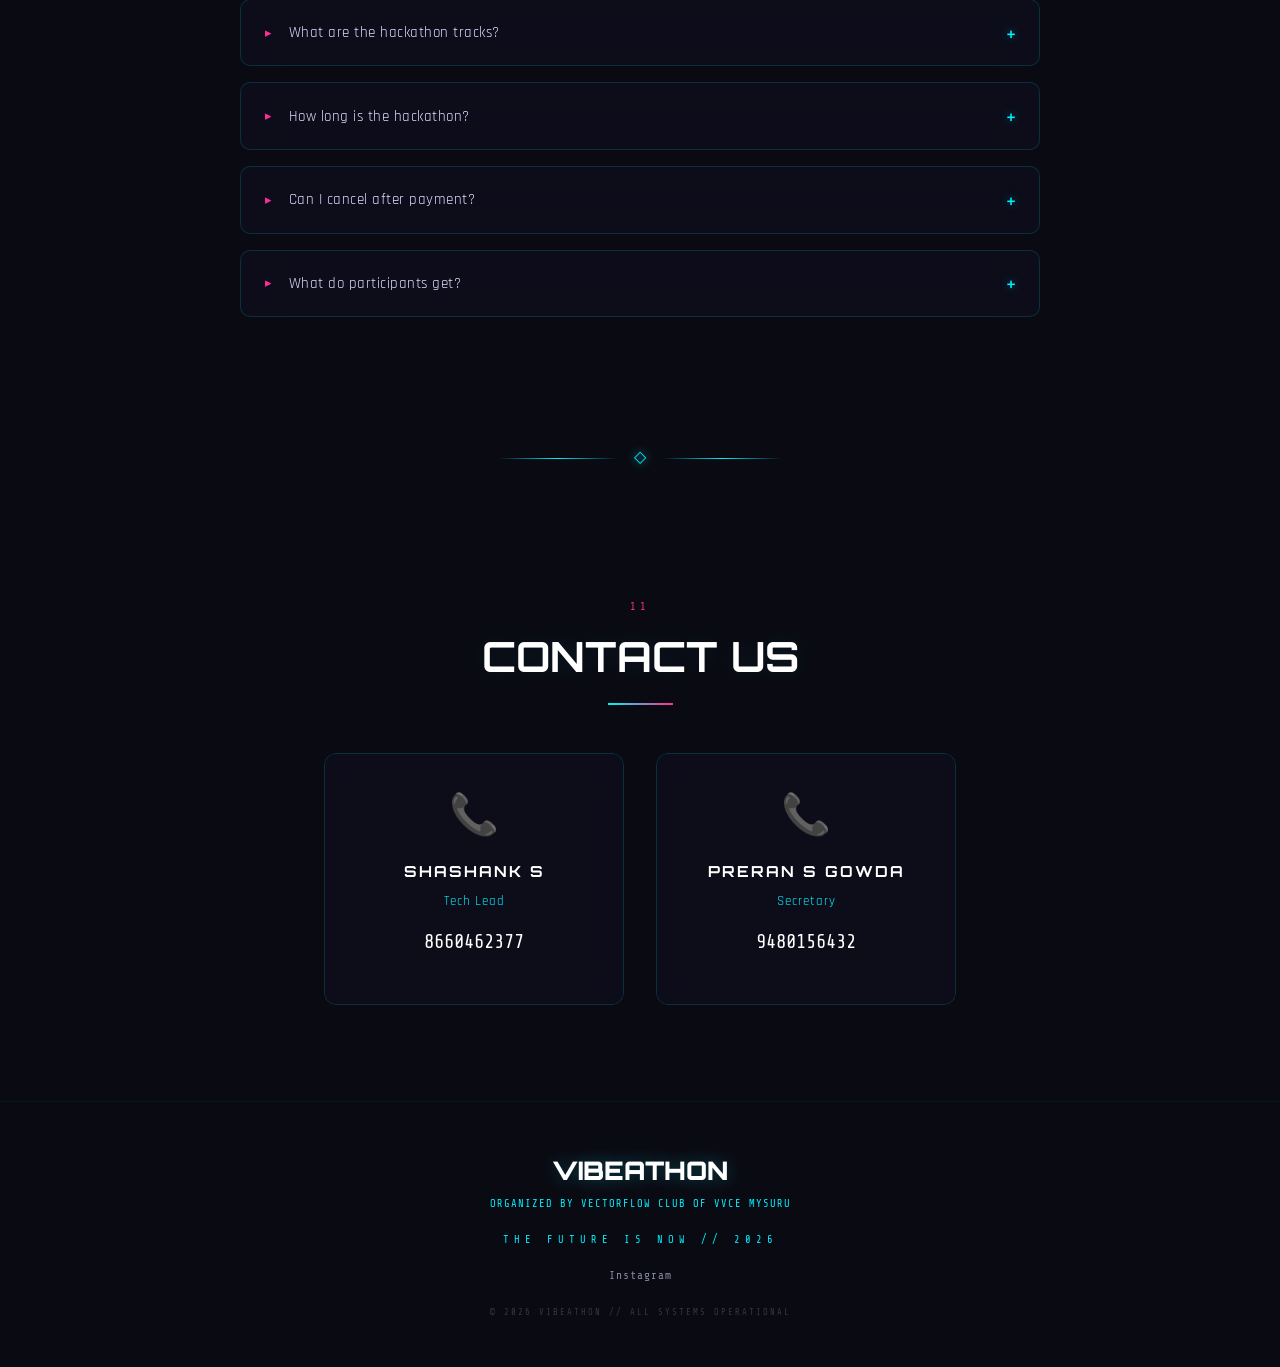
==== commit 7d194c16: "Update index.html" ====
--- a/index.html
+++ b/index.html
@@ -655,7 +655,7 @@
           <div class="sl-line"></div>
           <p
             style="color: #00f0ff; font-weight: 500; font-family: var(--mn); letter-spacing: 1px; margin-top: 1rem; font-size: 1.1rem;">
-            REGISTRATION FEE: ₹400 PER TEAM</p>
+            REGISTRATION FEE: ₹200 PER TEAM</p>
         </div>
 
         <!-- TERMS AND CONDITIONS -->
@@ -674,7 +674,7 @@
             </ul>
             <div style="margin-top:1.2rem;padding:0.65rem 1rem;background:rgba(0,240,255,0.07);border:1px solid rgba(0,240,255,0.25);border-radius:8px;display:flex;align-items:center;justify-content:space-between;">
               <span style="font-family:var(--mn);font-size:0.62rem;color:#00f0ff;letter-spacing:2px;">TEAMS REGISTERED</span>
-              <span style="font-family:var(--hd);font-size:1.4rem;font-weight:900;color:#00f0ff;text-shadow:0 0 12px rgba(0,240,255,0.5);">102</span>
+              <span style="font-family:var(--hd);font-size:1.4rem;font-weight:900;color:#00f0ff;text-shadow:0 0 12px rgba(0,240,255,0.5);">124</span>
             </div>
           </div>
           <!-- Track 2 T&C -->
@@ -691,7 +691,7 @@
             </ul>
             <div style="margin-top:1.2rem;padding:0.65rem 1rem;background:rgba(255,45,149,0.07);border:1px solid rgba(255,45,149,0.25);border-radius:8px;display:flex;align-items:center;justify-content:space-between;">
               <span style="font-family:var(--mn);font-size:0.62rem;color:#ff2d95;letter-spacing:2px;">TEAMS REGISTERED</span>
-              <span style="font-family:var(--hd);font-size:1.4rem;font-weight:900;color:#ff2d95;text-shadow:0 0 12px rgba(255,45,149,0.5);">24</span>
+              <span style="font-family:var(--hd);font-size:1.4rem;font-weight:900;color:#ff2d95;text-shadow:0 0 12px rgba(255,45,149,0.5);">36</span>
             </div>
           </div>
         </div>
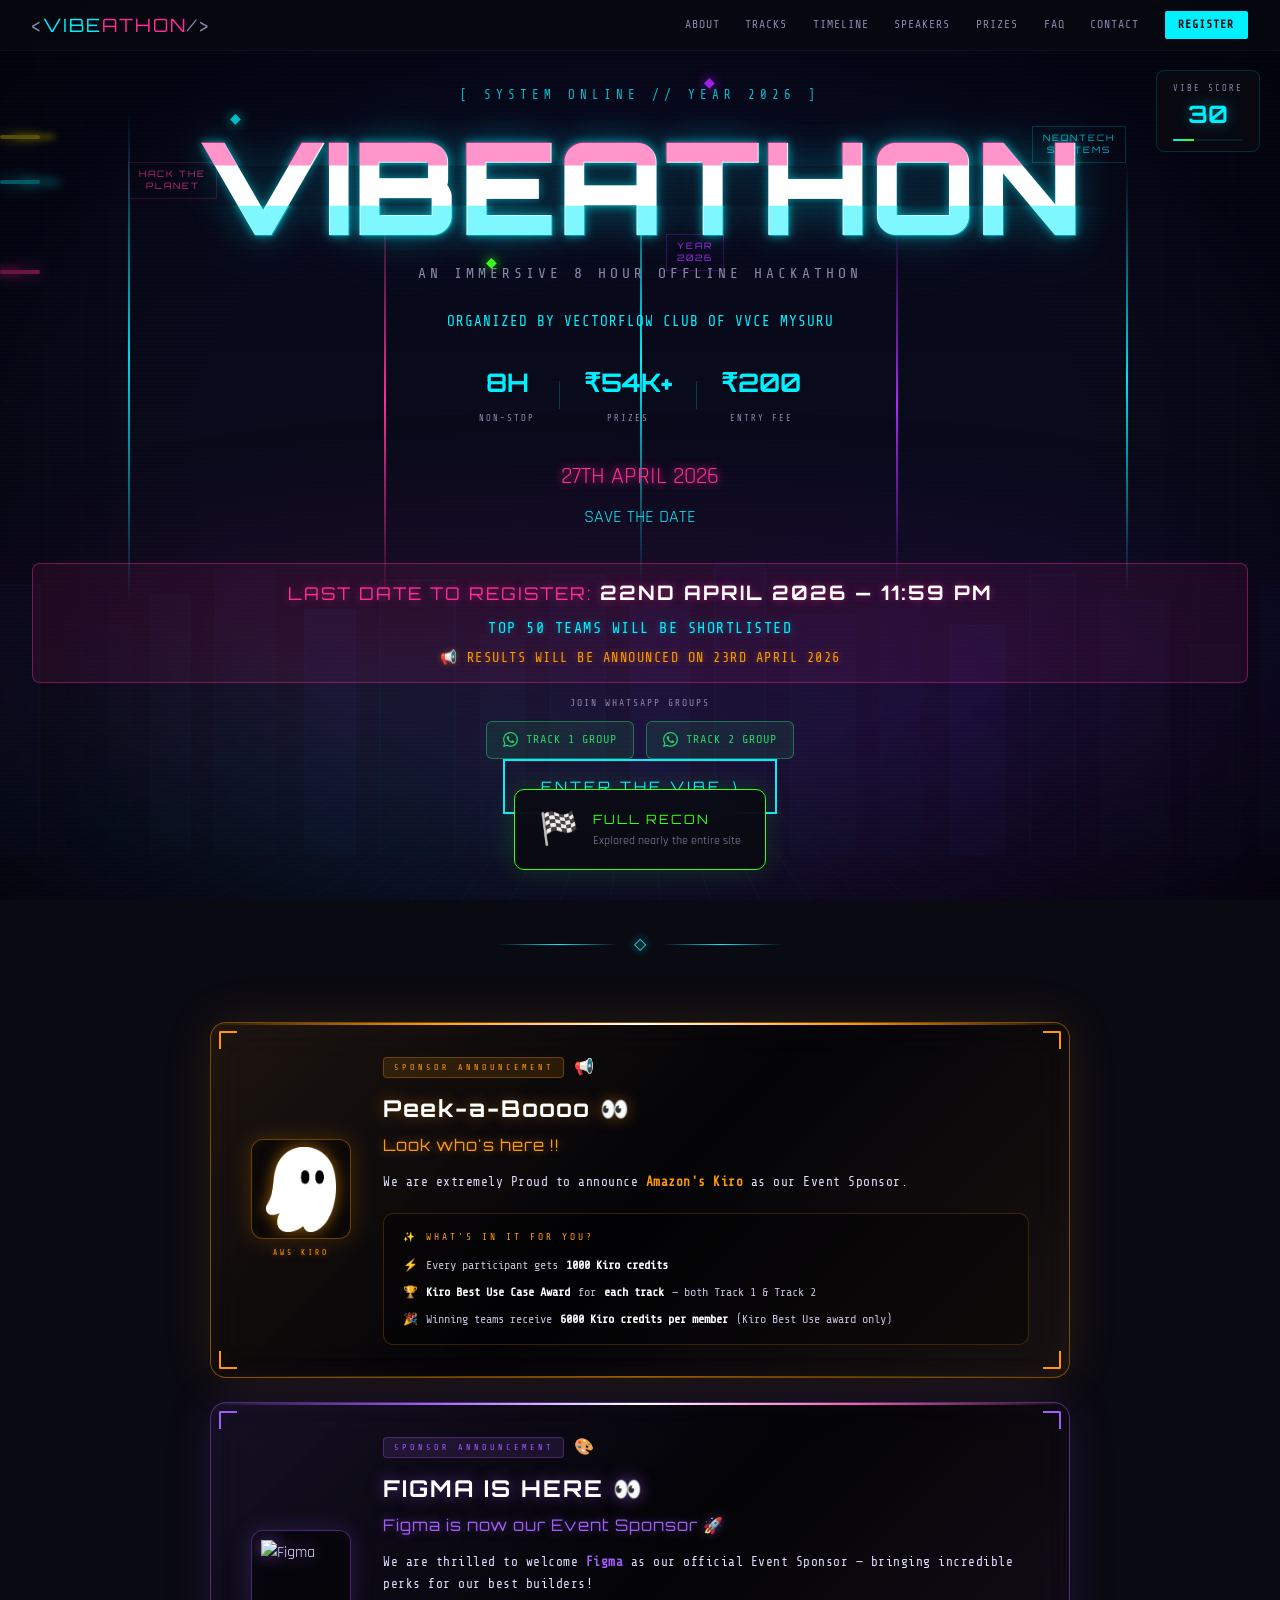
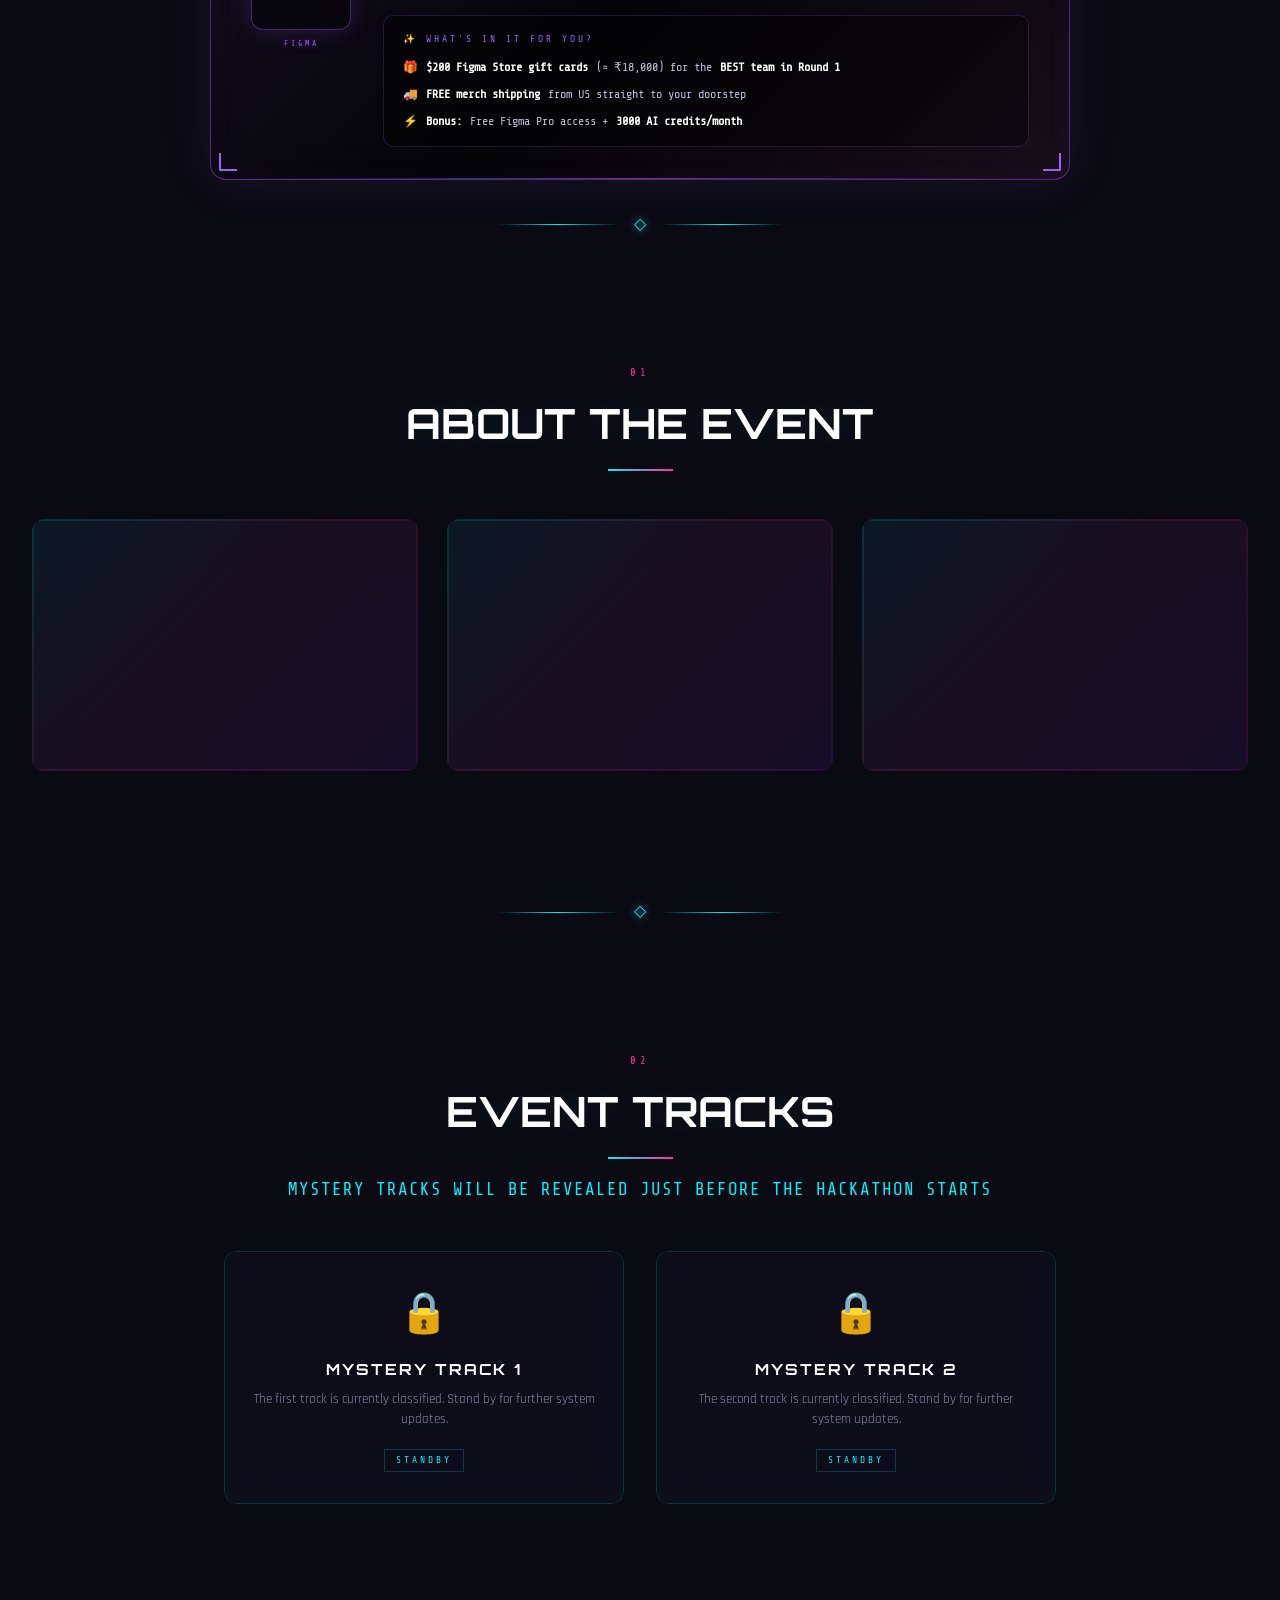
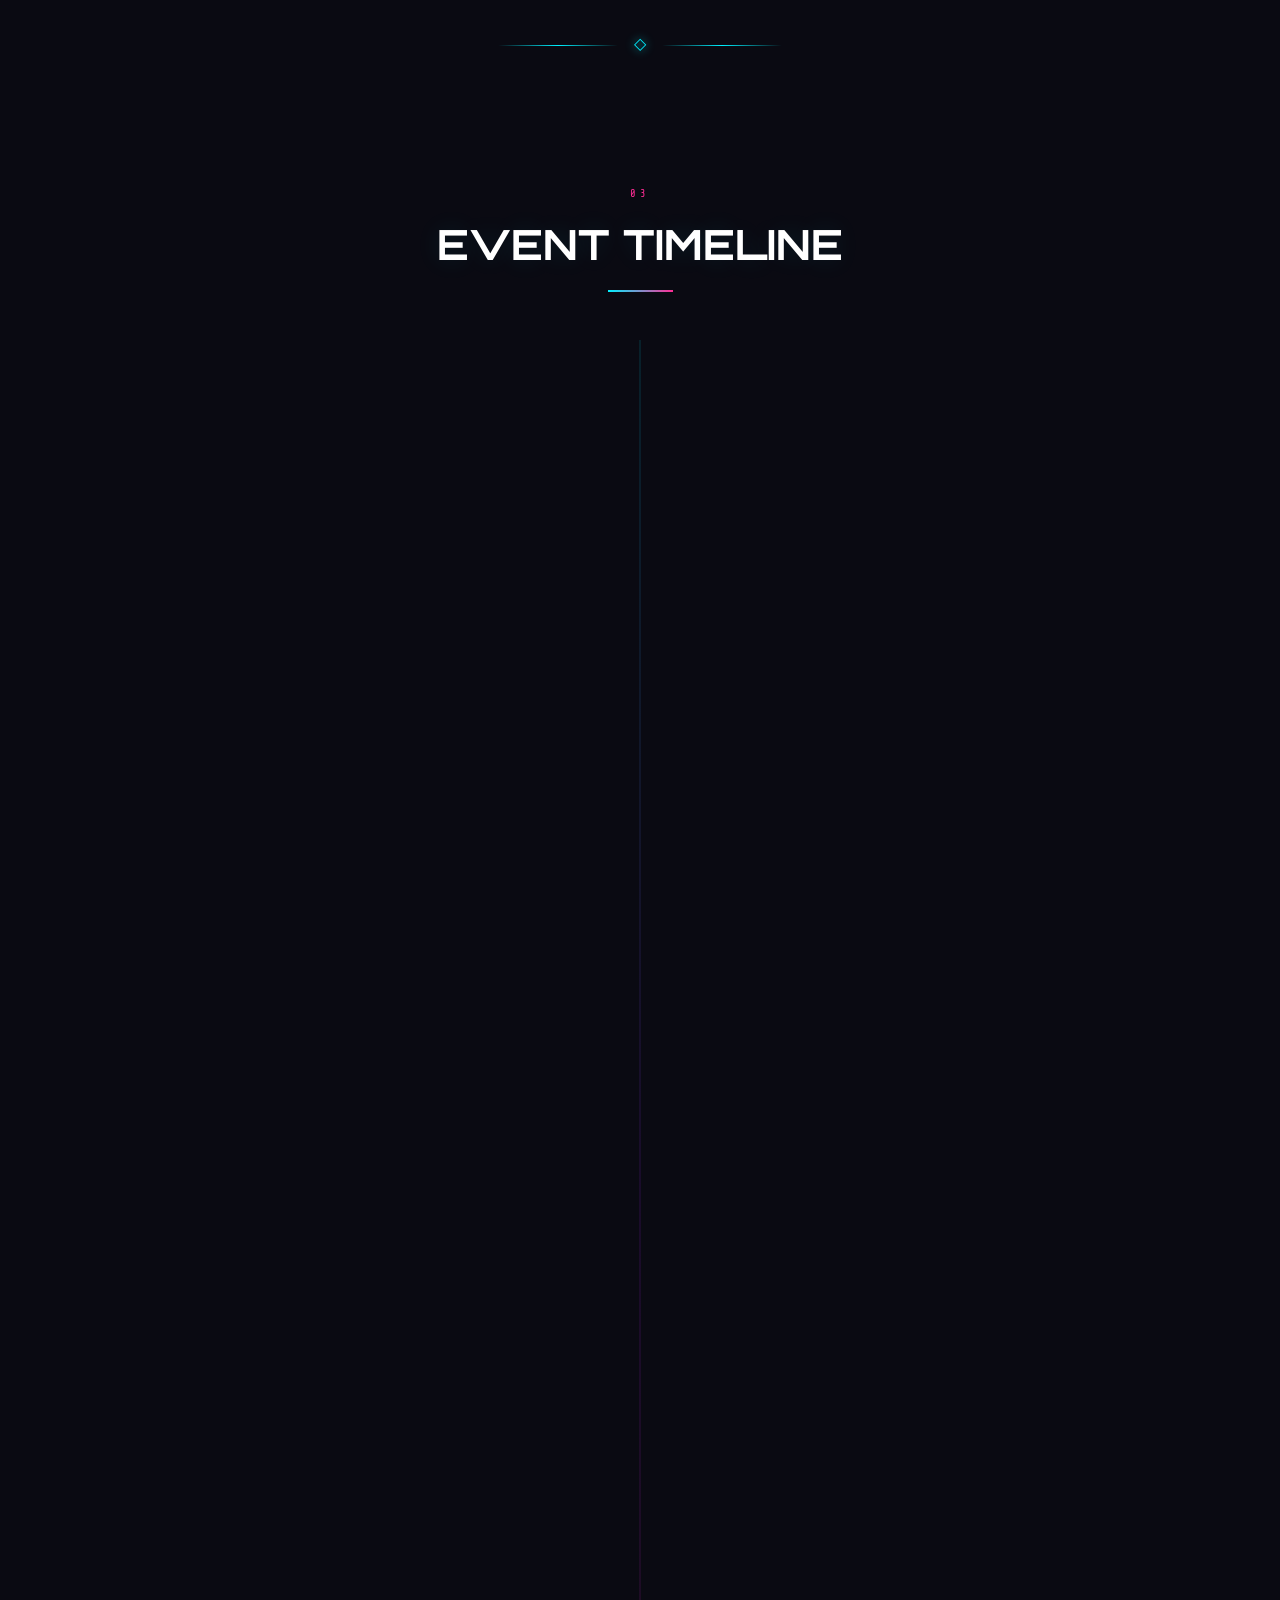
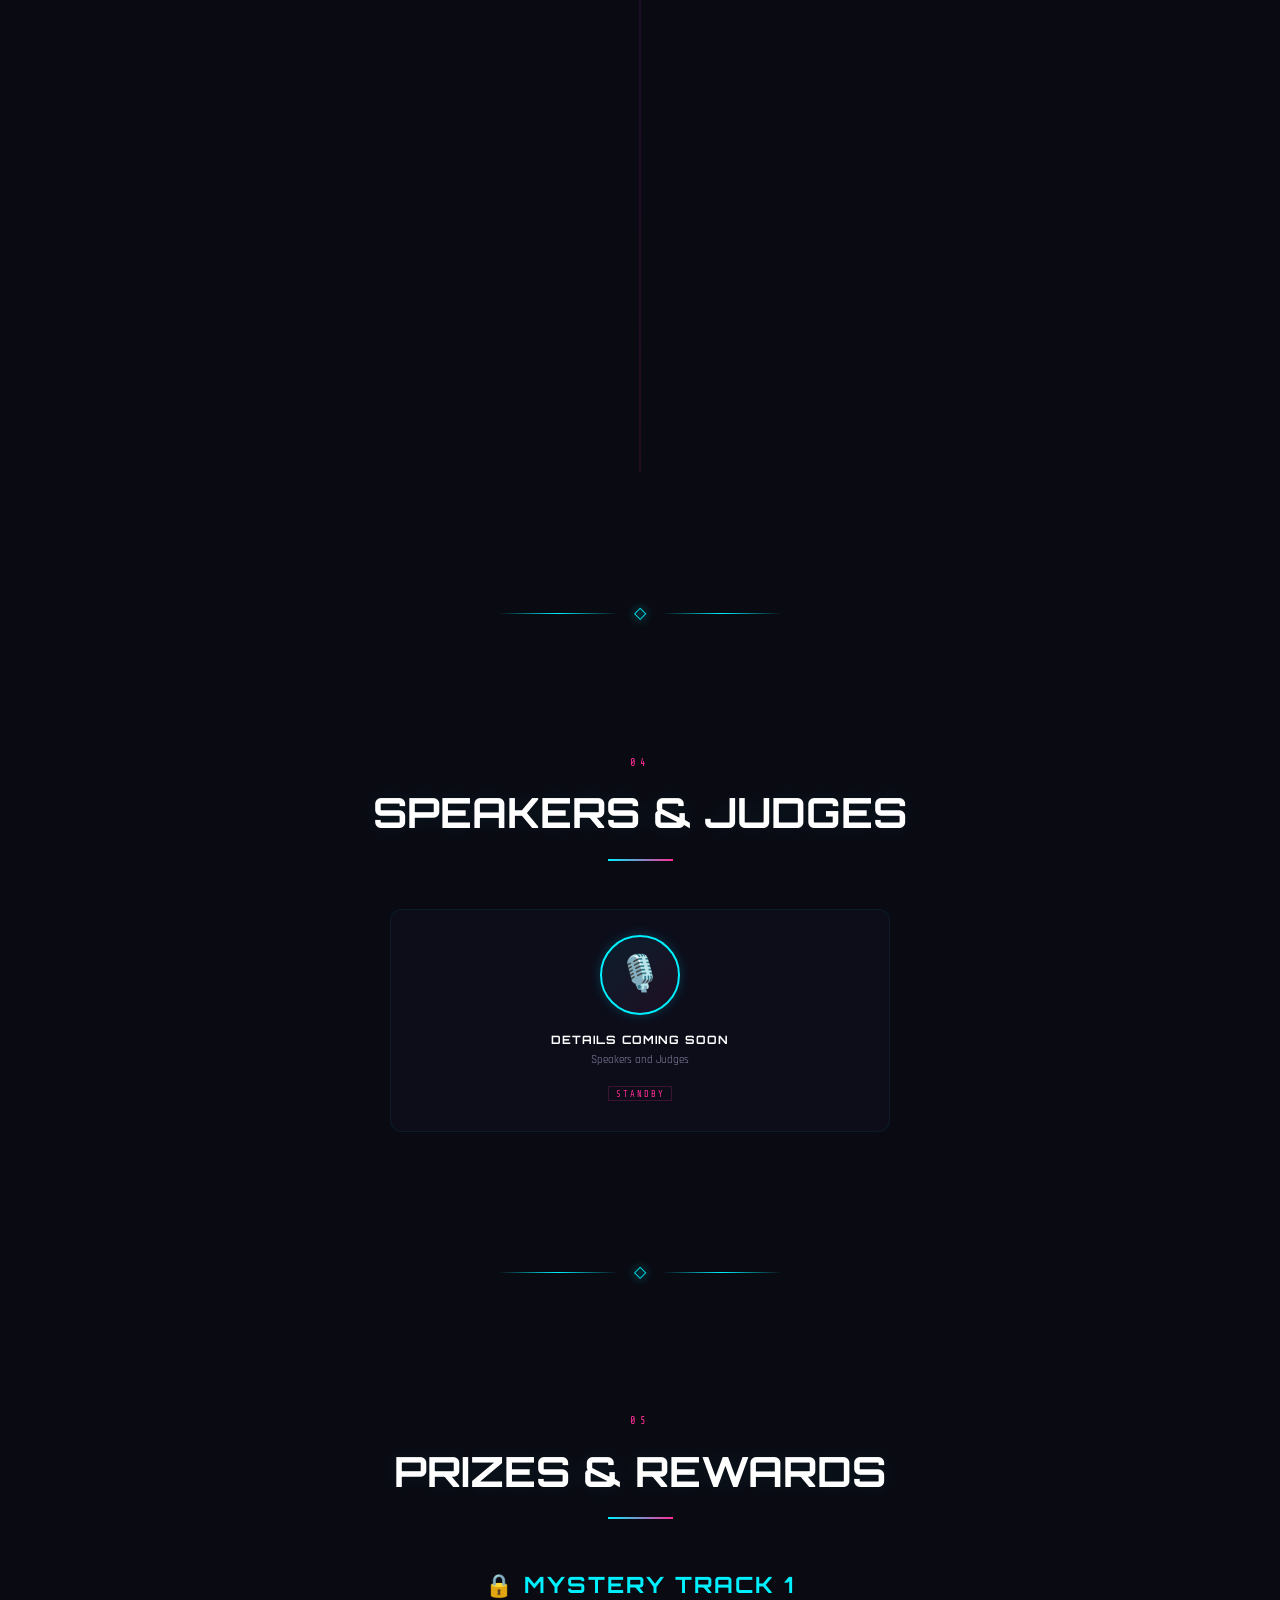
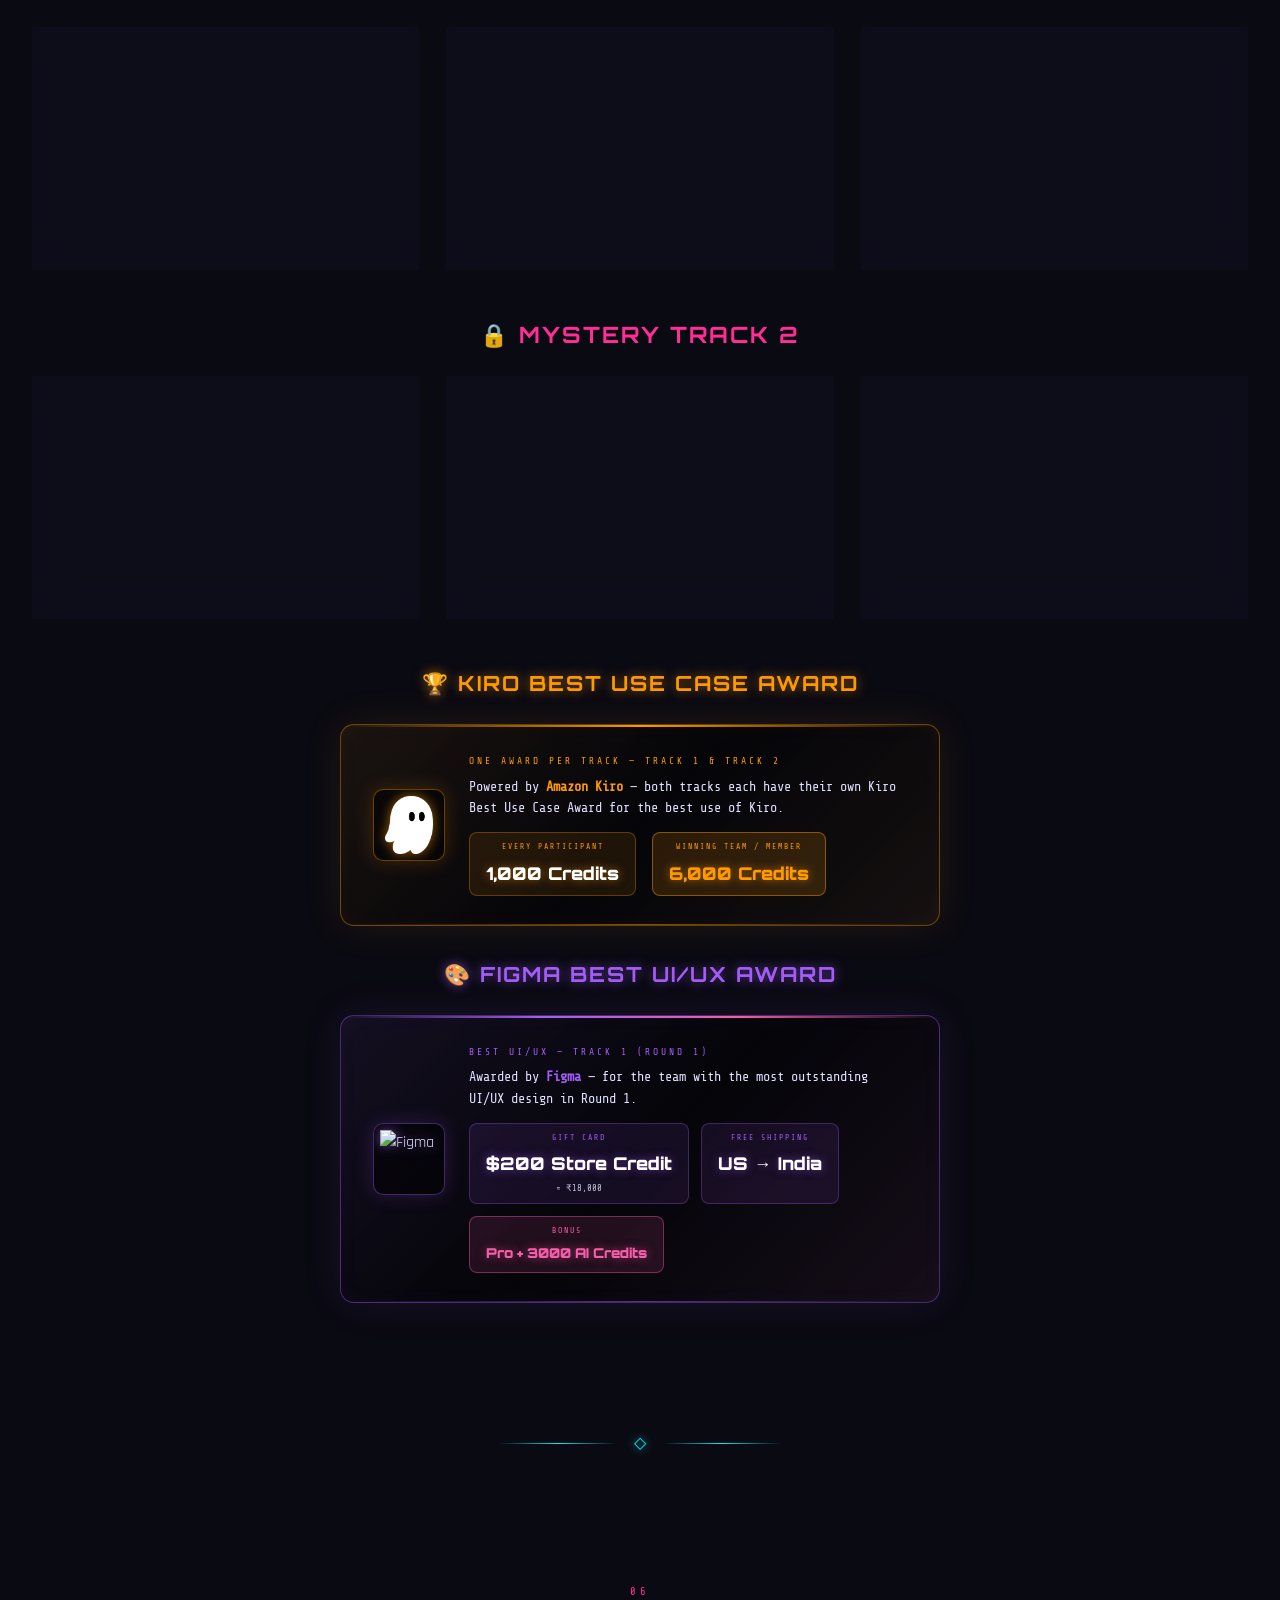
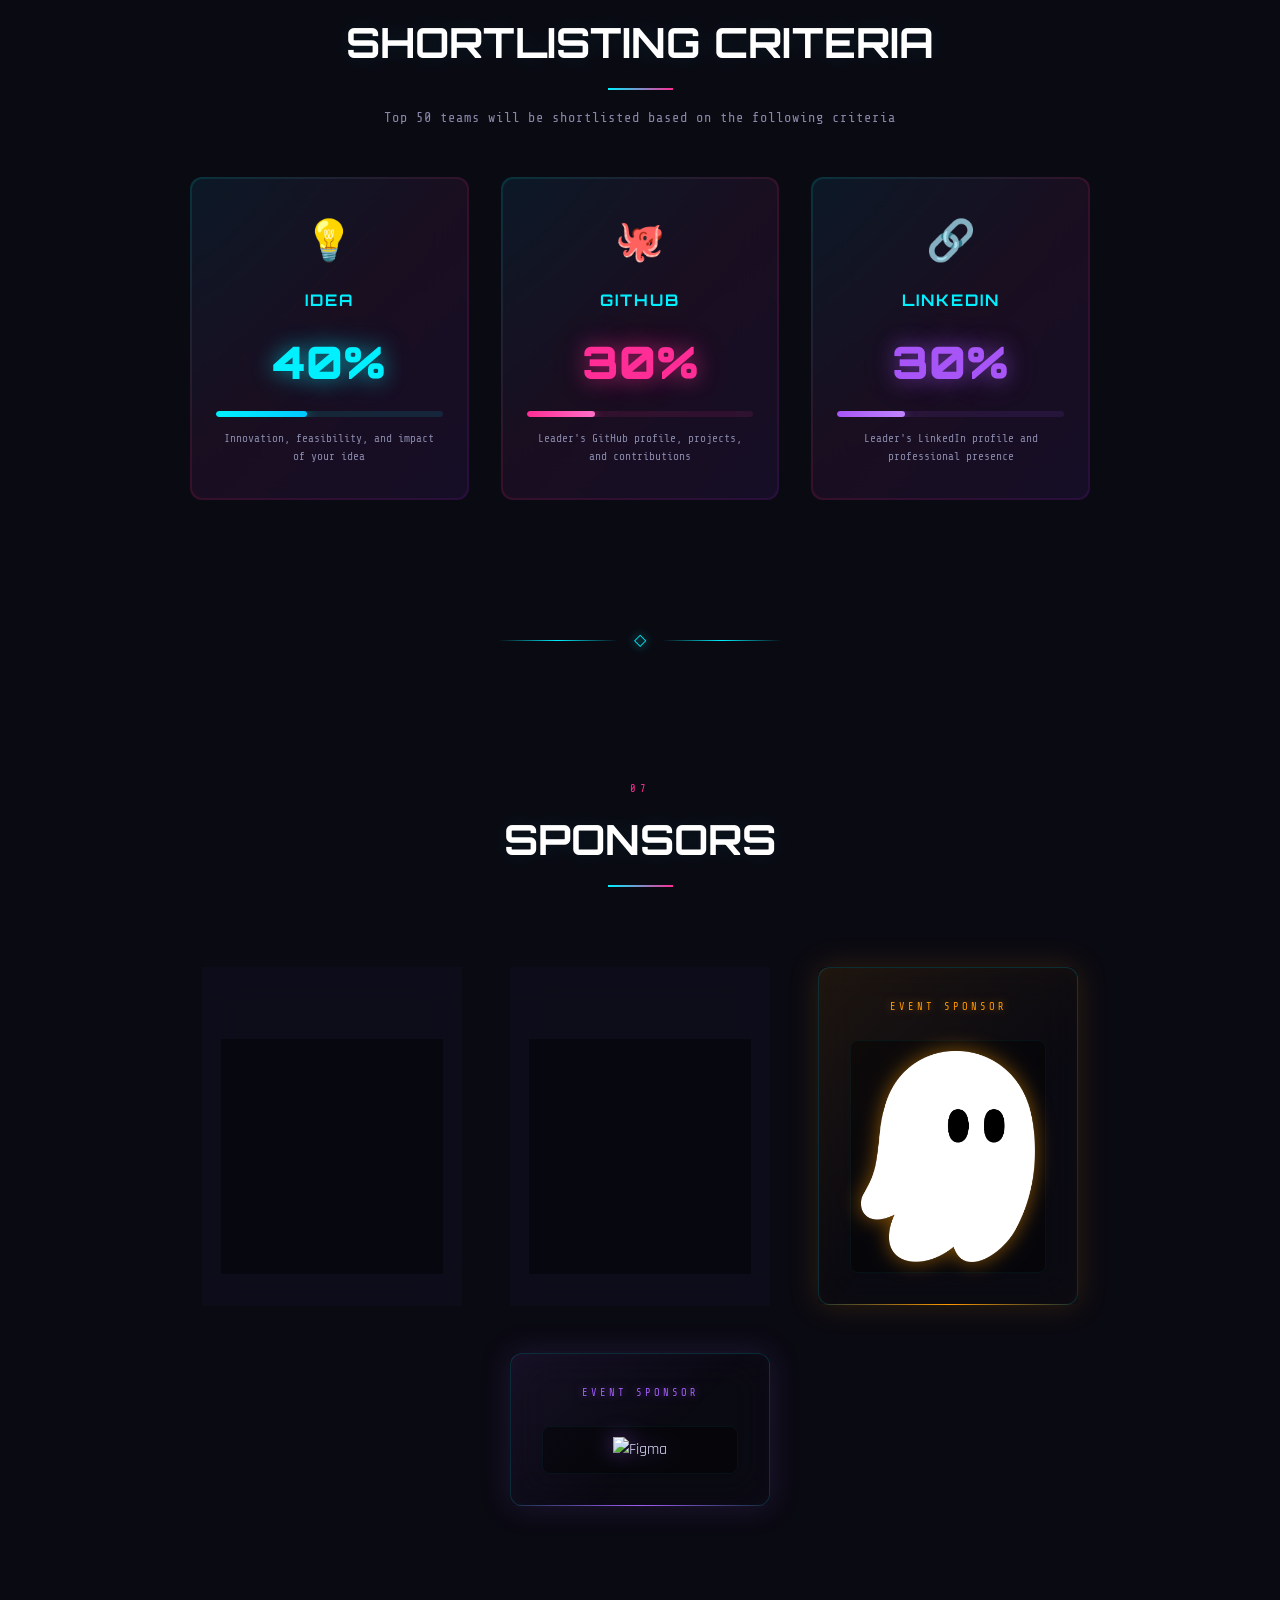
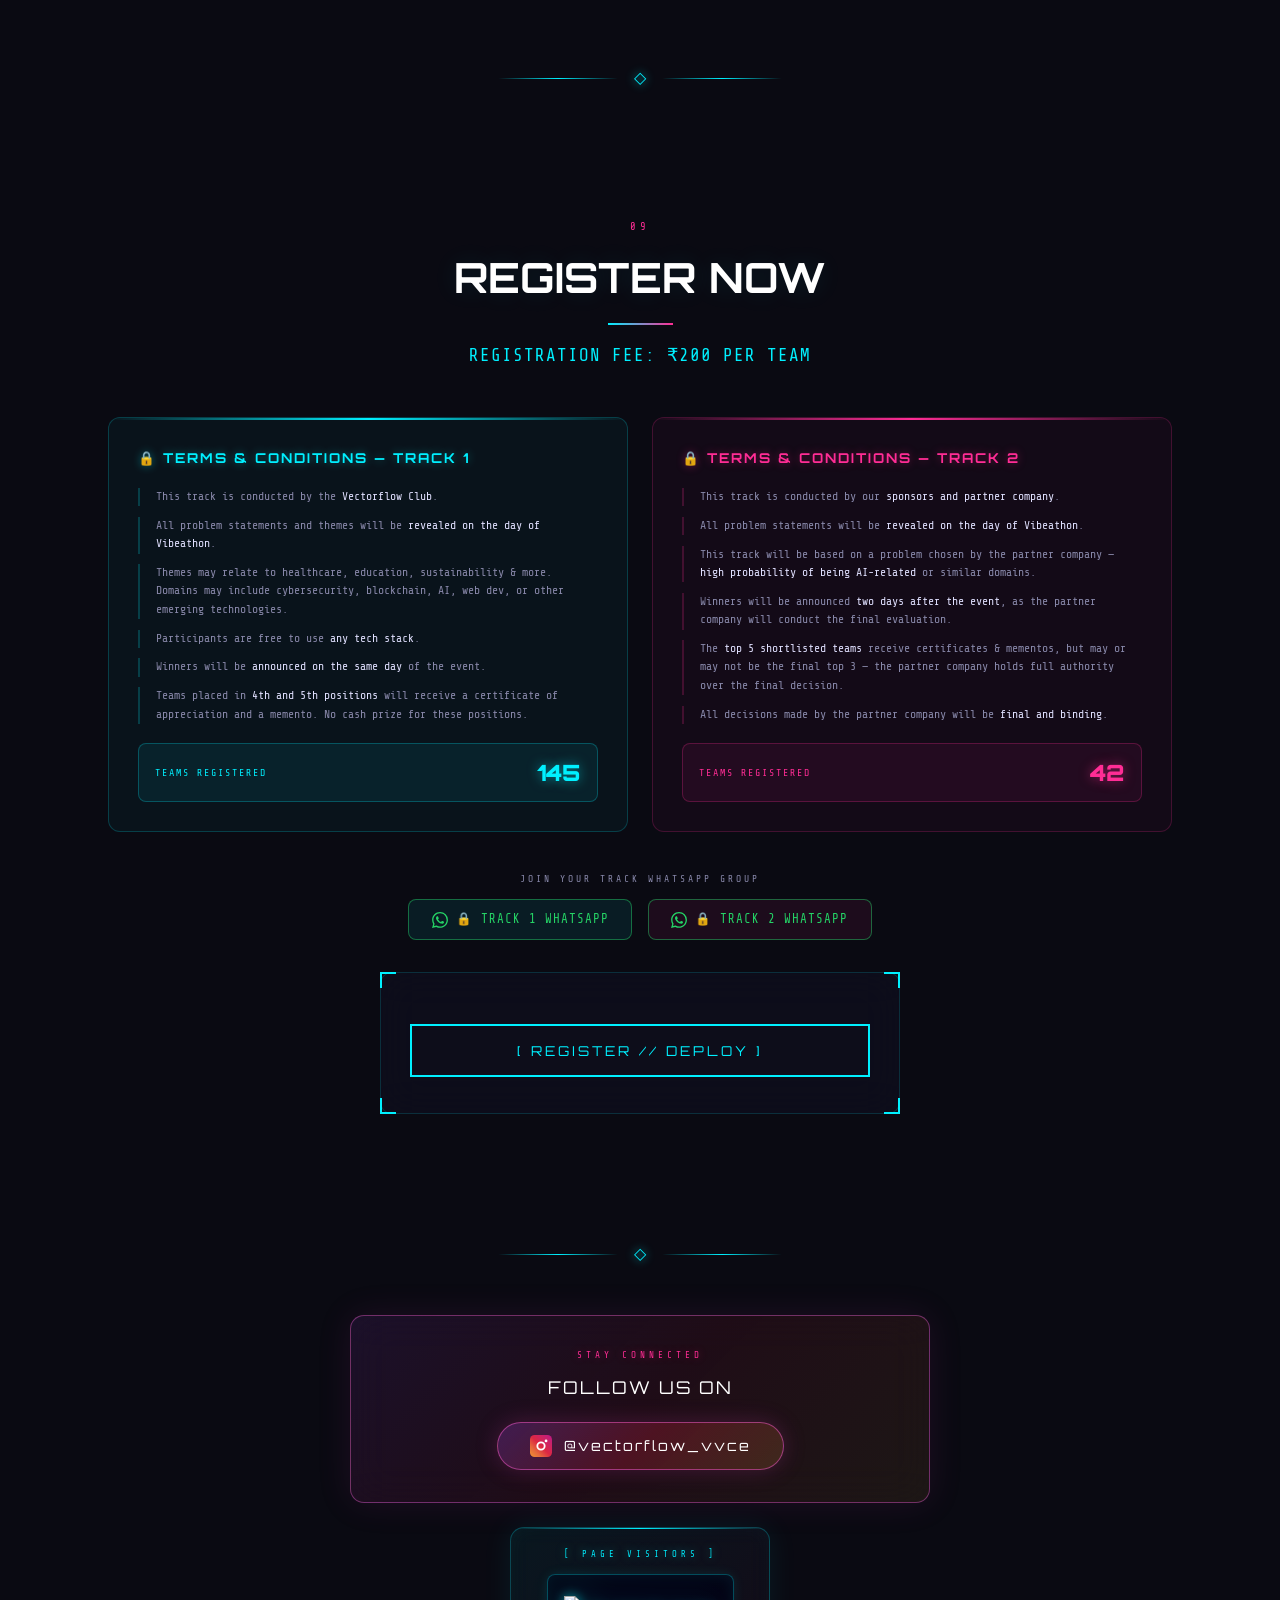
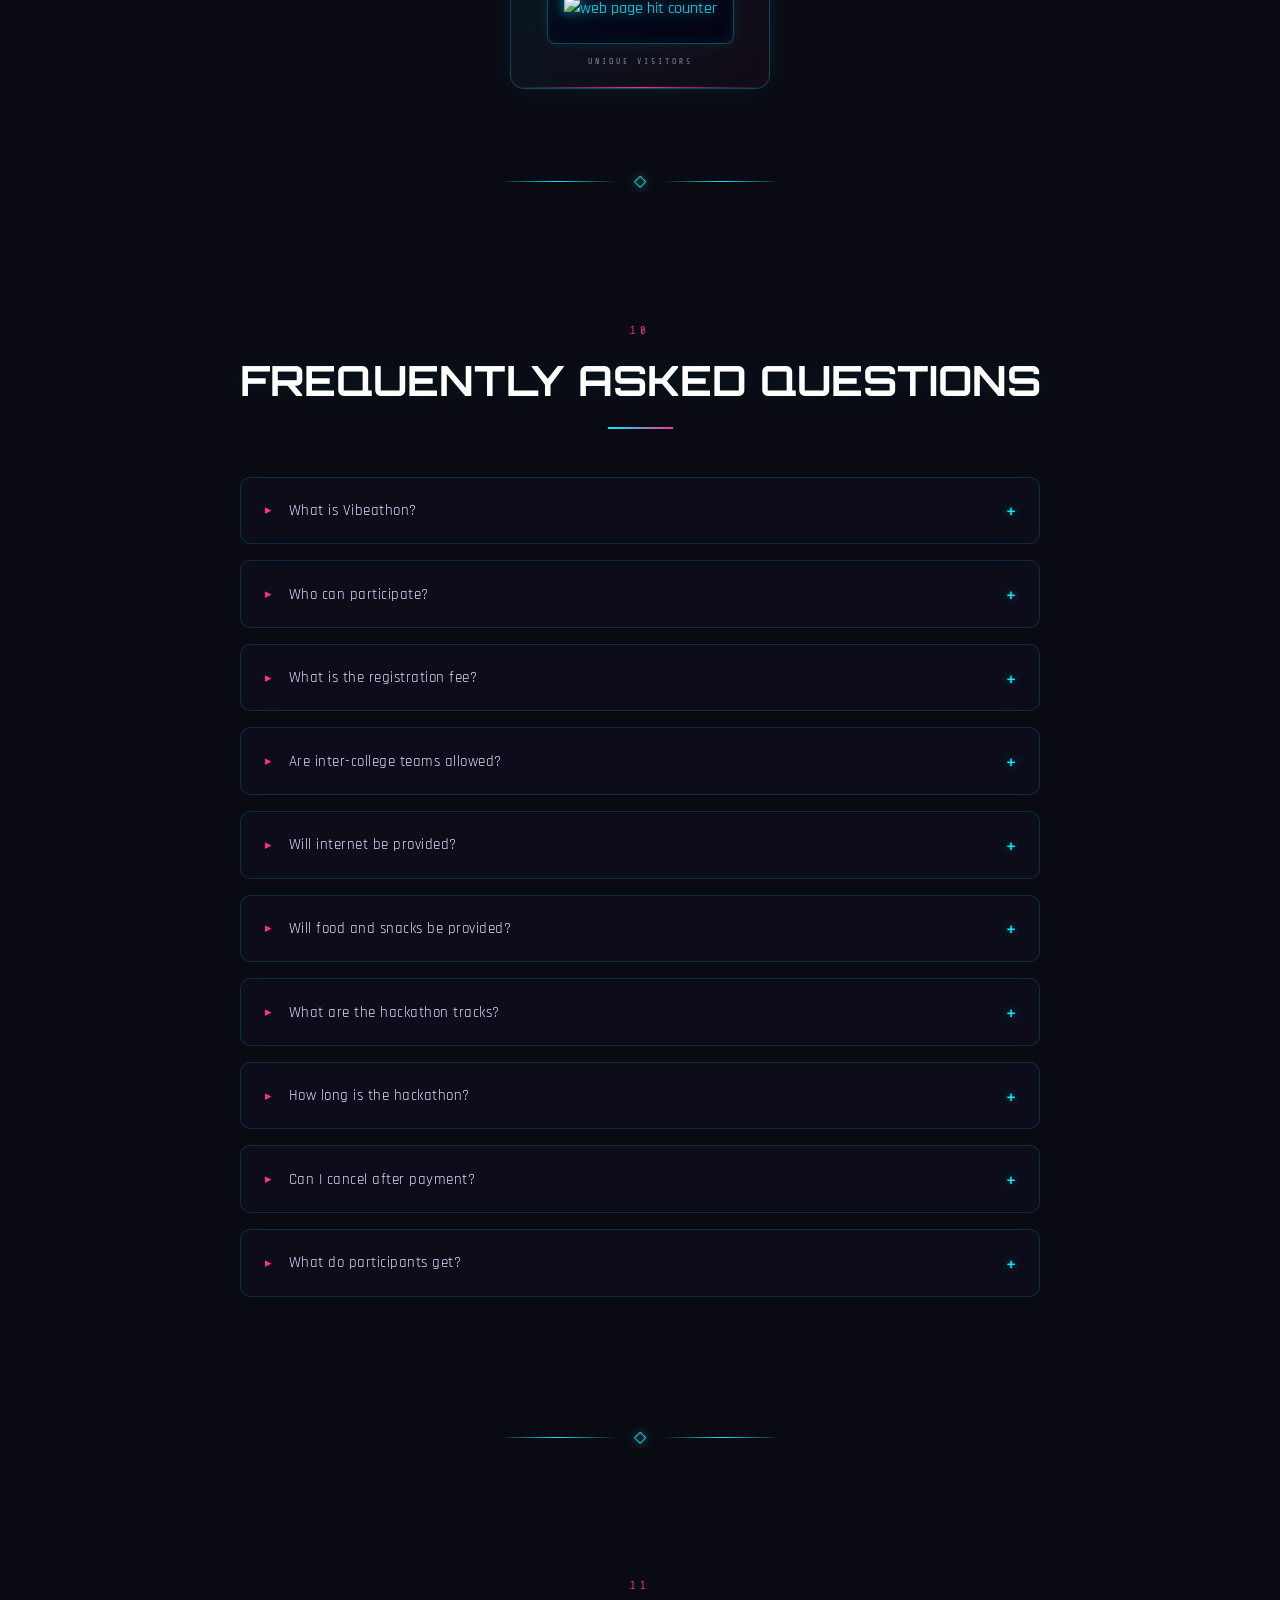
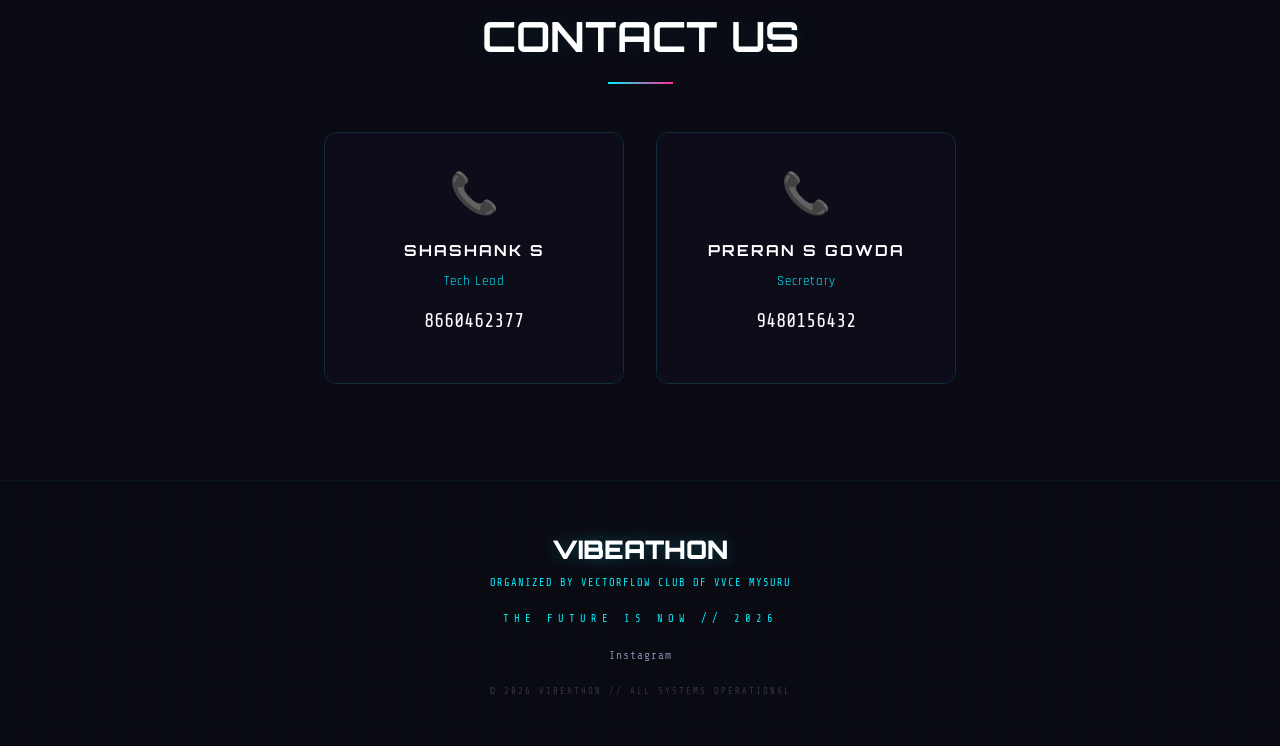
==== commit e03d6b4c: "Update index.html" ====
--- a/index.html
+++ b/index.html
@@ -141,10 +141,13 @@
         </div>
         <div style="margin-top: 1.2rem; text-align: center; padding: 0.8rem 1.5rem; border: 1px solid rgba(255,45,149,0.4); border-radius: 8px; background: rgba(255,45,149,0.08);">
           <p style="font-size: 1.1rem; color: #ff2d95; font-family: var(--hd); letter-spacing: 2px; text-shadow: 0 0 8px rgba(255,45,149,0.5); margin: 0;">
-            LAST DATE TO REGISTER: <strong style="color: #fff; font-size: 1.25rem;">21ST APRIL 2026</strong>
+            LAST DATE TO REGISTER: <strong style="color: #fff; font-size: 1.25rem;">22ND APRIL 2026 — 11:59 PM</strong>
           </p>
           <p style="font-size: 0.95rem; color: #00f0ff; font-family: var(--mn); letter-spacing: 1.5px; margin: 0.5rem 0 0 0; text-shadow: 0 0 6px rgba(0,240,255,0.4);">
              TOP 50 TEAMS WILL BE SHORTLISTED 
+          </p>
+          <p style="font-size: 0.85rem; color: #ff9900; font-family: var(--mn); letter-spacing: 1.5px; margin: 0.4rem 0 0 0; text-shadow: 0 0 6px rgba(255,153,0,0.4);">
+             📢 RESULTS WILL BE ANNOUNCED ON 23RD APRIL 2026
           </p>
         </div>
         <div style="margin-top:0.85rem;text-align:center;">
@@ -215,6 +218,49 @@
       </div>
     </section>
 
+    <!-- FIGMA SPONSOR ANNOUNCEMENT BANNER -->
+    <section style="position:relative;z-index:5;padding:1.5rem 1.5rem 0;">
+      <div style="max-width:860px;margin:0 auto;position:relative;overflow:hidden;border-radius:16px;background:linear-gradient(135deg,rgba(162,93,247,0.08),rgba(0,0,0,0.6),rgba(247,93,164,0.06));border:1px solid rgba(162,93,247,0.45);box-shadow:0 0 50px rgba(162,93,247,0.12),inset 0 0 30px rgba(162,93,247,0.04);backdrop-filter:blur(20px);">
+        <!-- Top accent stripe -->
+        <div style="position:absolute;top:0;left:0;right:0;height:2px;background:linear-gradient(90deg,transparent,#a25df7,#fff,#f75da8,transparent);animation:scanMove 3s linear infinite;"></div>
+        <!-- Corner decorations -->
+        <div style="position:absolute;top:8px;left:8px;width:18px;height:18px;border-top:2px solid #a25df7;border-left:2px solid #a25df7;border-radius:2px 0 0 0;"></div>
+        <div style="position:absolute;top:8px;right:8px;width:18px;height:18px;border-top:2px solid #a25df7;border-right:2px solid #a25df7;border-radius:0 2px 0 0;"></div>
+        <div style="position:absolute;bottom:8px;left:8px;width:18px;height:18px;border-bottom:2px solid #a25df7;border-left:2px solid #a25df7;border-radius:0 0 0 2px;"></div>
+        <div style="position:absolute;bottom:8px;right:8px;width:18px;height:18px;border-bottom:2px solid #a25df7;border-right:2px solid #a25df7;border-radius:0 0 2px 0;"></div>
+        <div style="display:flex;gap:2rem;align-items:center;padding:2rem 2.5rem;flex-wrap:wrap;">
+          <!-- Figma Logo -->
+          <div style="flex-shrink:0;display:flex;flex-direction:column;align-items:center;gap:0.5rem;">
+            <div style="width:100px;height:100px;border-radius:12px;background:rgba(0,0,0,0.5);border:1px solid rgba(162,93,247,0.4);display:flex;align-items:center;justify-content:center;box-shadow:0 0 25px rgba(162,93,247,0.2),inset 0 0 15px rgba(162,93,247,0.05);overflow:hidden;">
+              <img src="figma.png" alt="Figma" style="width:80px;height:80px;object-fit:contain;filter:drop-shadow(0 0 8px rgba(162,93,247,0.6));" />
+            </div>
+            <span style="font-family:var(--mn);font-size:0.5rem;color:#a25df7;letter-spacing:3px;text-shadow:0 0 6px rgba(162,93,247,0.5);">FIGMA</span>
+          </div>
+          <!-- Announcement Text -->
+          <div style="flex:1;min-width:220px;">
+            <div style="display:flex;align-items:center;gap:0.6rem;margin-bottom:0.6rem;">
+              <span style="font-family:var(--mn);font-size:0.52rem;color:#a25df7;letter-spacing:4px;background:rgba(162,93,247,0.12);border:1px solid rgba(162,93,247,0.3);padding:0.2rem 0.6rem;border-radius:4px;">SPONSOR ANNOUNCEMENT</span>
+              <span style="font-size:1rem;">🎨</span>
+            </div>
+            <h2 style="font-family:var(--hd);font-size:1.45rem;color:#fff;letter-spacing:2px;margin:0 0 0.4rem;text-shadow:0 0 15px rgba(162,93,247,0.5);">FIGMA IS HERE 👀</h2>
+            <p style="font-family:var(--hd);font-size:1rem;color:#a25df7;letter-spacing:1px;margin:0 0 0.8rem;text-shadow:0 0 10px rgba(162,93,247,0.5);">Figma is now our Event Sponsor 🚀</p>
+            <p style="font-family:var(--mn);font-size:0.8rem;color:#e0e0ff;line-height:1.7;margin:0 0 1.2rem;letter-spacing:0.5px;">We are thrilled to welcome <strong style="color:#a25df7;">Figma</strong> as our official Event Sponsor — bringing incredible perks for our best builders!</p>
+            <!-- Benefits -->
+            <div style="background:rgba(0,0,0,0.35);border:1px solid rgba(162,93,247,0.2);border-radius:10px;padding:1rem 1.2rem;">
+              <p style="font-family:var(--mn);font-size:0.6rem;color:#a25df7;letter-spacing:3px;margin:0 0 0.7rem;">✨ WHAT'S IN IT FOR YOU?</p>
+              <ul style="list-style:none;padding:0;margin:0;display:flex;flex-direction:column;gap:0.55rem;">
+                <li style="font-family:var(--mn);font-size:0.75rem;color:#c0c0d8;line-height:1.5;display:flex;align-items:flex-start;gap:0.5rem;"><span style="color:#a25df7;flex-shrink:0;">🎁</span> <strong style="color:#fff;">$200 Figma Store gift cards</strong> (≈ ₹18,000) for the <strong style="color:#fff;">BEST team in Round 1</strong></li>
+                <li style="font-family:var(--mn);font-size:0.75rem;color:#c0c0d8;line-height:1.5;display:flex;align-items:flex-start;gap:0.5rem;"><span style="color:#a25df7;flex-shrink:0;">🚚</span> <strong style="color:#fff;">FREE merch shipping</strong> from US straight to your doorstep</li>
+                <li style="font-family:var(--mn);font-size:0.75rem;color:#c0c0d8;line-height:1.5;display:flex;align-items:flex-start;gap:0.5rem;"><span style="color:#f75da8;flex-shrink:0;">⚡</span> <strong style="color:#fff;">Bonus:</strong> Free Figma Pro access + <strong style="color:#fff;">3000 AI credits/month</strong></li>
+              </ul>
+            </div>
+          </div>
+        </div>
+        <!-- Bottom accent stripe -->
+        <div style="position:absolute;bottom:0;left:0;right:0;height:1px;background:linear-gradient(90deg,transparent,rgba(162,93,247,0.6),transparent);"></div>
+      </div>
+    </section>
+
     <div class="portal-divider">
       <div class="portal-line"></div>
       <div class="portal-diamond">◇</div>
@@ -535,6 +581,39 @@
           </div>
         </div>
 
+        <!-- FIGMA BEST UI/UX AWARD -->
+        <div style="margin-top:2rem;">
+          <h3 class="holo-flicker" style="text-align:center;font-family:var(--hd);font-size:1.3rem;margin-bottom:1.5rem;letter-spacing:2px;"><span style="color:#a25df7;text-shadow:0 0 12px rgba(162,93,247,0.6);">🎨 FIGMA BEST UI/UX AWARD</span></h3>
+          <div style="max-width:600px;margin:0 auto;position:relative;overflow:hidden;border-radius:14px;background:linear-gradient(135deg,rgba(162,93,247,0.07),rgba(0,0,0,0.5),rgba(247,93,164,0.05));border:1px solid rgba(162,93,247,0.4);box-shadow:0 0 40px rgba(162,93,247,0.1),inset 0 0 20px rgba(162,93,247,0.04);">
+            <div style="position:absolute;top:0;left:0;right:0;height:2px;background:linear-gradient(90deg,transparent,#a25df7,#f75da8,transparent);"></div>
+            <div style="display:flex;align-items:center;gap:1.5rem;padding:1.8rem 2rem;flex-wrap:wrap;">
+              <div style="flex-shrink:0;width:72px;height:72px;border-radius:10px;background:rgba(0,0,0,0.5);border:1px solid rgba(162,93,247,0.4);display:flex;align-items:center;justify-content:center;box-shadow:0 0 20px rgba(162,93,247,0.2);overflow:hidden;">
+                <img src="figma.png" alt="Figma" style="width:58px;height:58px;object-fit:contain;filter:drop-shadow(0 0 6px rgba(162,93,247,0.6));" />
+              </div>
+              <div style="flex:1;min-width:180px;">
+                <p style="font-family:var(--mn);font-size:0.6rem;color:#a25df7;letter-spacing:3px;margin:0 0 0.4rem;">BEST UI/UX — TRACK 1 (ROUND 1)</p>
+                <p style="font-family:var(--mn);font-size:0.85rem;color:#e0e0ff;line-height:1.6;margin:0 0 0.8rem;">Awarded by <strong style="color:#a25df7;">Figma</strong> — for the team with the most outstanding UI/UX design in Round 1.</p>
+                <div style="display:flex;gap:0.75rem;flex-wrap:wrap;">
+                  <div style="background:rgba(162,93,247,0.1);border:1px solid rgba(162,93,247,0.3);border-radius:8px;padding:0.5rem 1rem;text-align:center;">
+                    <div style="font-family:var(--mn);font-size:0.5rem;color:#a25df7;letter-spacing:2px;margin-bottom:0.3rem;">GIFT CARD</div>
+                    <div style="font-family:var(--hd);font-size:1.1rem;font-weight:900;color:#fff;text-shadow:0 0 10px rgba(162,93,247,0.5);">$200 Store Credit</div>
+                    <div style="font-family:var(--mn);font-size:0.55rem;color:#c0c0d8;margin-top:0.2rem;">≈ ₹18,000</div>
+                  </div>
+                  <div style="background:rgba(162,93,247,0.1);border:1px solid rgba(162,93,247,0.3);border-radius:8px;padding:0.5rem 1rem;text-align:center;">
+                    <div style="font-family:var(--mn);font-size:0.5rem;color:#a25df7;letter-spacing:2px;margin-bottom:0.3rem;">FREE SHIPPING</div>
+                    <div style="font-family:var(--hd);font-size:1.1rem;font-weight:900;color:#fff;text-shadow:0 0 10px rgba(162,93,247,0.5);">US → India</div>
+                  </div>
+                  <div style="background:rgba(247,93,168,0.12);border:1px solid rgba(247,93,168,0.4);border-radius:8px;padding:0.5rem 1rem;text-align:center;">
+                    <div style="font-family:var(--mn);font-size:0.5rem;color:#f75da8;letter-spacing:2px;margin-bottom:0.3rem;">BONUS</div>
+                    <div style="font-family:var(--hd);font-size:0.85rem;font-weight:900;color:#f75da8;text-shadow:0 0 10px rgba(247,93,168,0.5);">Pro + 3000 AI Credits</div>
+                  </div>
+                </div>
+              </div>
+            </div>
+            <div style="position:absolute;bottom:0;left:0;right:0;height:1px;background:linear-gradient(90deg,transparent,rgba(162,93,247,0.5),transparent);"></div>
+          </div>
+        </div>
+
       </div>
     </section>
 
@@ -635,6 +714,15 @@
             <img src="AWS_KIRO_Ghost_Main.png" alt="Amazon Kiro" class="spon-img" style="filter:drop-shadow(0 0 10px rgba(255,153,0,0.5));" />
           </div>
           <div style="position:absolute;bottom:0;left:0;right:0;height:1px;background:linear-gradient(90deg,transparent,#ff9900,transparent);"></div>
+        </div>
+        <!-- Figma Sponsor Card -->
+        <div class="spon-card float-slow" data-tilt style="animation-delay:1.5s;position:relative;overflow:hidden;border-color:rgba(162,93,247,0.5);box-shadow:0 0 30px rgba(162,93,247,0.15),inset 0 0 20px rgba(162,93,247,0.05);">
+          <div class="spon-bg" style="background:linear-gradient(135deg,rgba(162,93,247,0.08) 0%,rgba(0,0,0,0) 60%);"></div>
+          <p class="spon-label" style="color:#a25df7;text-shadow:0 0 8px rgba(162,93,247,0.5);border-color:rgba(162,93,247,0.4);">EVENT SPONSOR</p>
+          <div class="spon-img-wrap">
+            <img src="figma.png" alt="Figma" class="spon-img" style="filter:drop-shadow(0 0 10px rgba(162,93,247,0.5));" />
+          </div>
+          <div style="position:absolute;bottom:0;left:0;right:0;height:1px;background:linear-gradient(90deg,transparent,#a25df7,transparent);"></div>
         </div>
       </div>
     </section>
@@ -674,7 +762,7 @@
             </ul>
             <div style="margin-top:1.2rem;padding:0.65rem 1rem;background:rgba(0,240,255,0.07);border:1px solid rgba(0,240,255,0.25);border-radius:8px;display:flex;align-items:center;justify-content:space-between;">
               <span style="font-family:var(--mn);font-size:0.62rem;color:#00f0ff;letter-spacing:2px;">TEAMS REGISTERED</span>
-              <span style="font-family:var(--hd);font-size:1.4rem;font-weight:900;color:#00f0ff;text-shadow:0 0 12px rgba(0,240,255,0.5);">124</span>
+              <span style="font-family:var(--hd);font-size:1.4rem;font-weight:900;color:#00f0ff;text-shadow:0 0 12px rgba(0,240,255,0.5);">145</span>
             </div>
           </div>
           <!-- Track 2 T&C -->
@@ -691,7 +779,7 @@
             </ul>
             <div style="margin-top:1.2rem;padding:0.65rem 1rem;background:rgba(255,45,149,0.07);border:1px solid rgba(255,45,149,0.25);border-radius:8px;display:flex;align-items:center;justify-content:space-between;">
               <span style="font-family:var(--mn);font-size:0.62rem;color:#ff2d95;letter-spacing:2px;">TEAMS REGISTERED</span>
-              <span style="font-family:var(--hd);font-size:1.4rem;font-weight:900;color:#ff2d95;text-shadow:0 0 12px rgba(255,45,149,0.5);">36</span>
+              <span style="font-family:var(--hd);font-size:1.4rem;font-weight:900;color:#ff2d95;text-shadow:0 0 12px rgba(255,45,149,0.5);">42</span>
             </div>
           </div>
         </div>
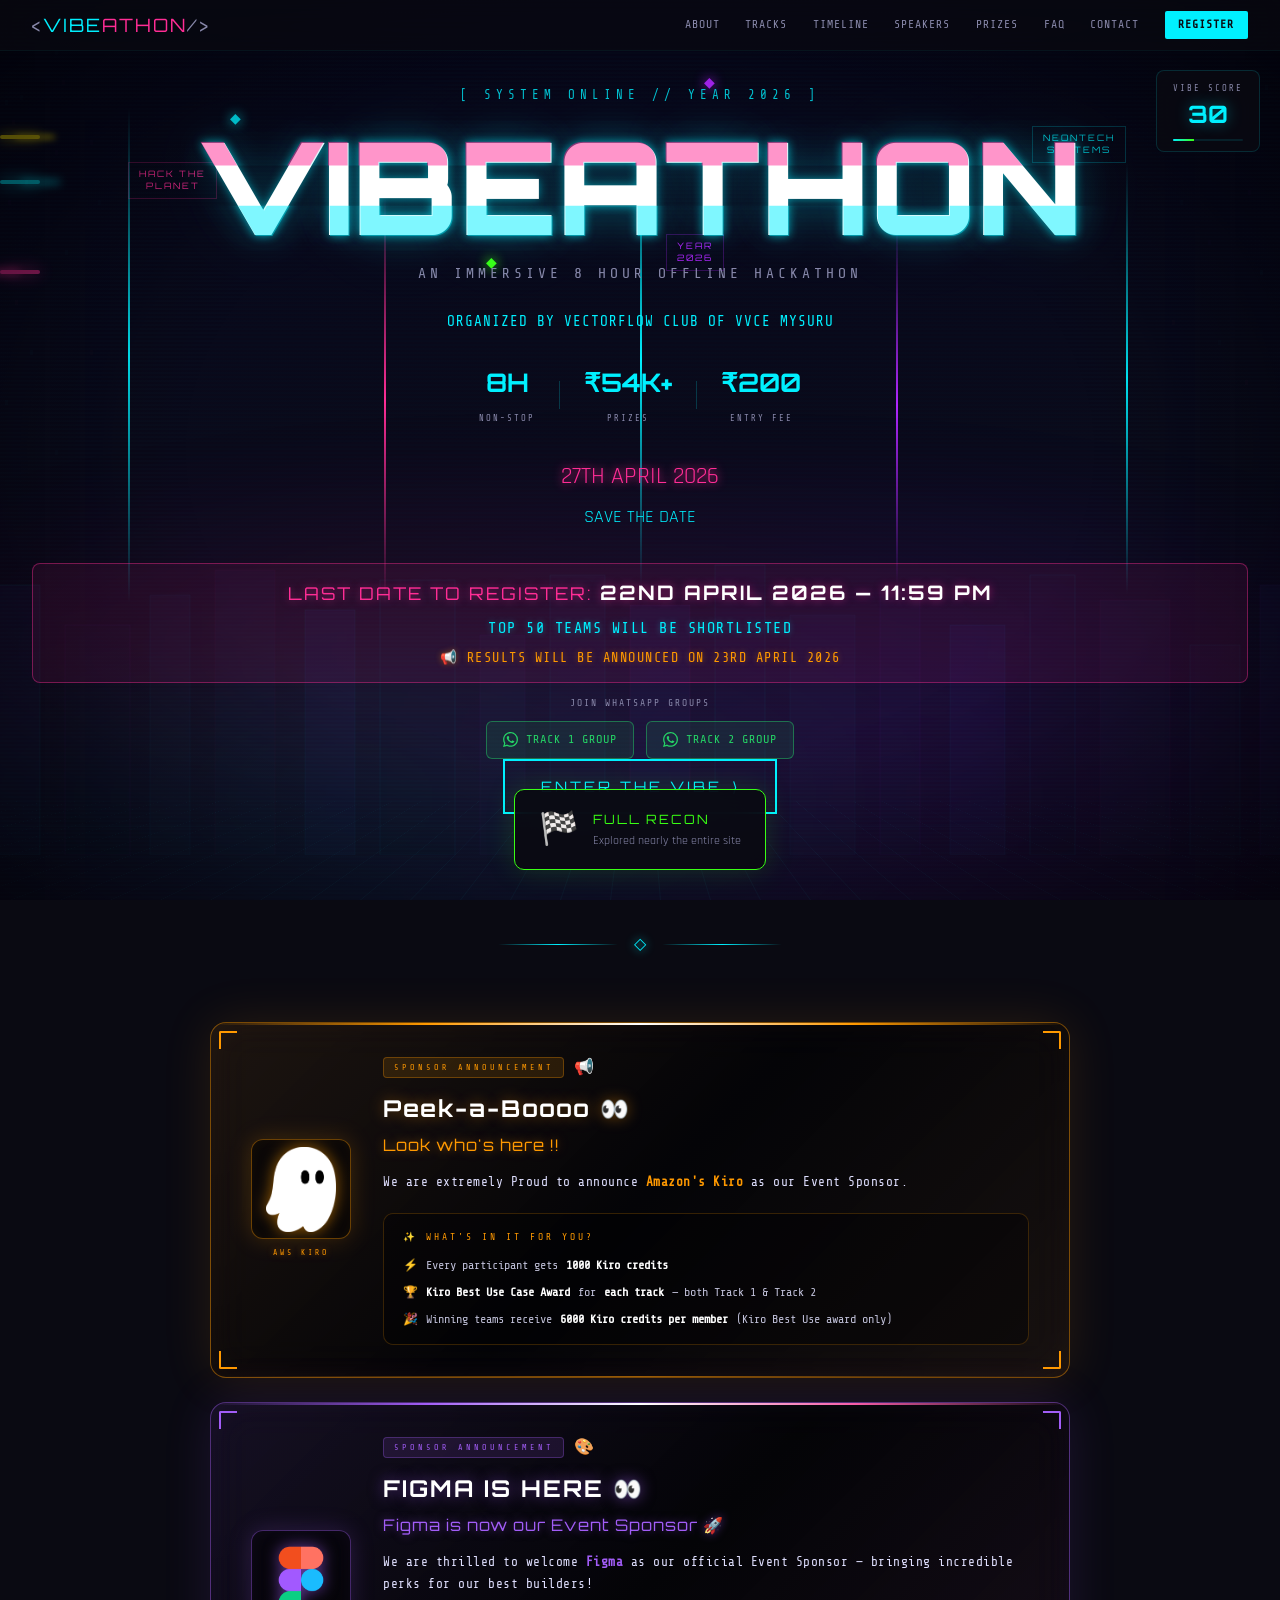
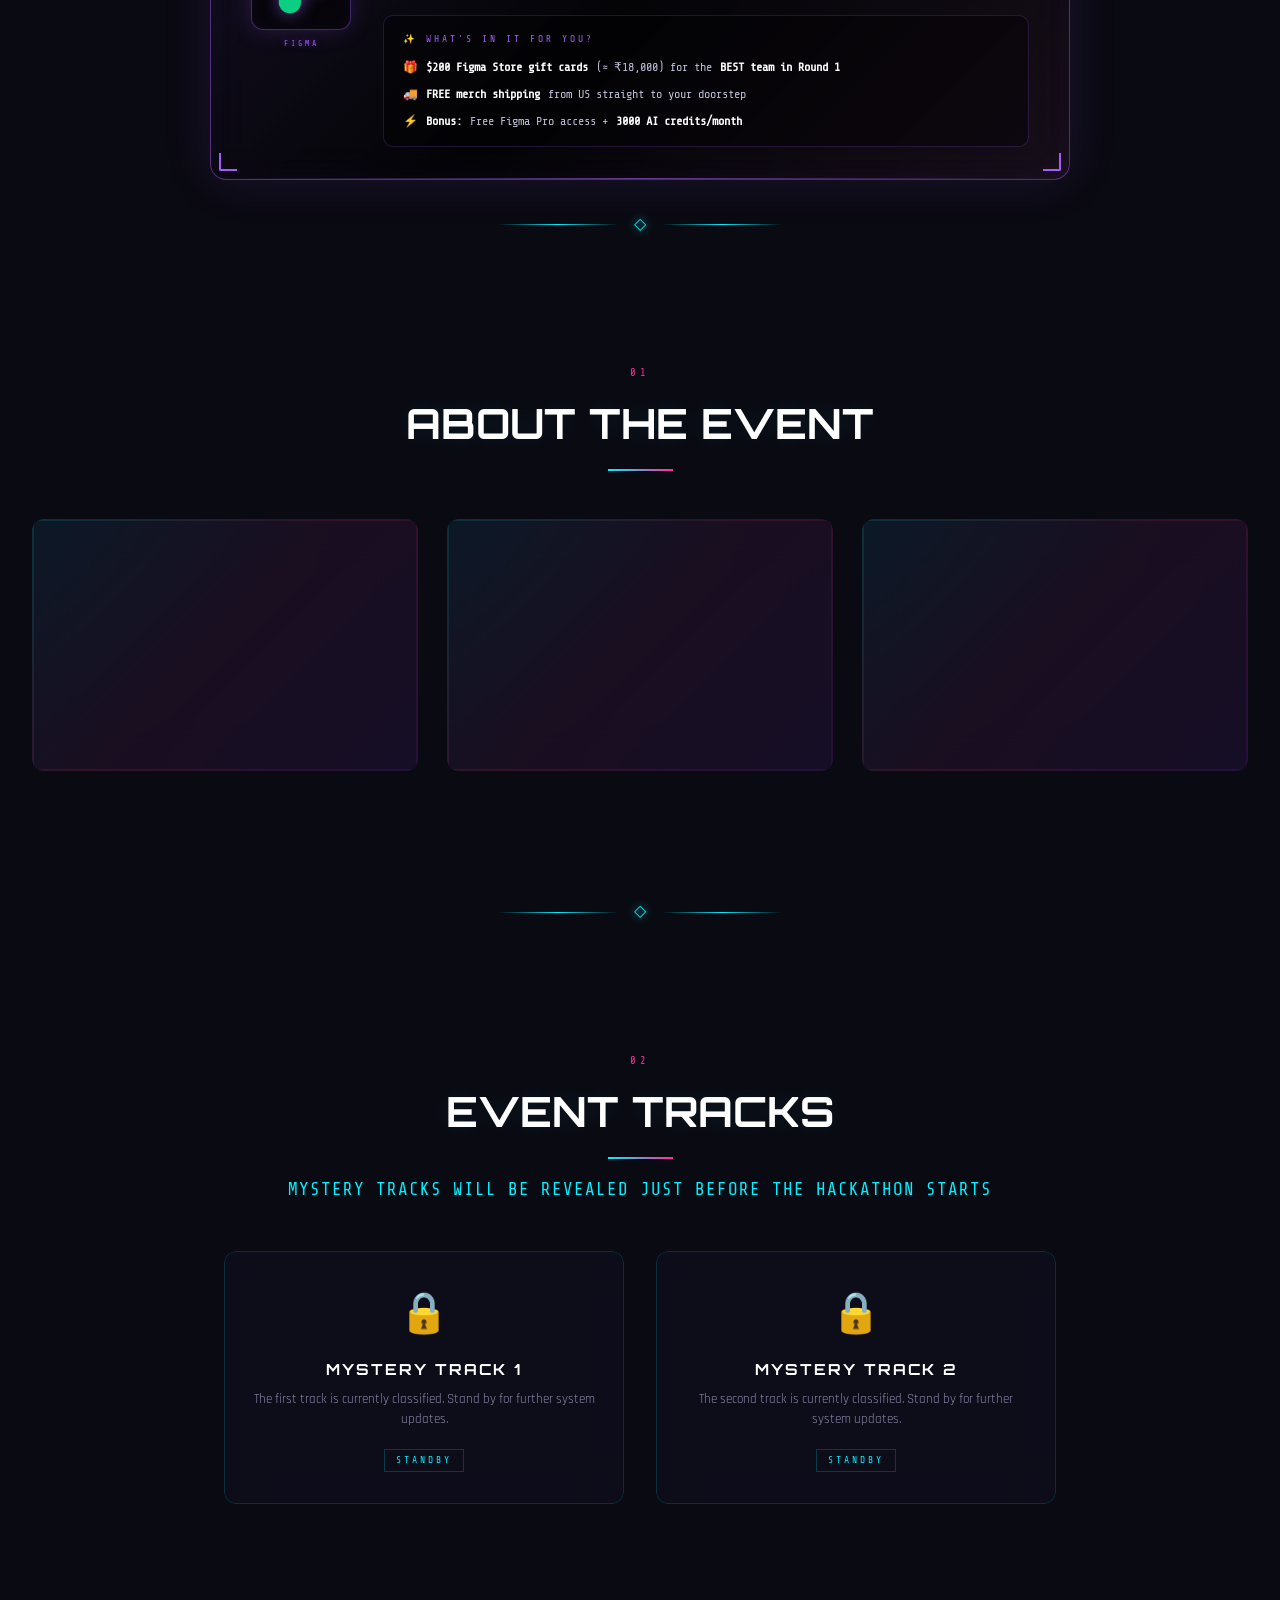
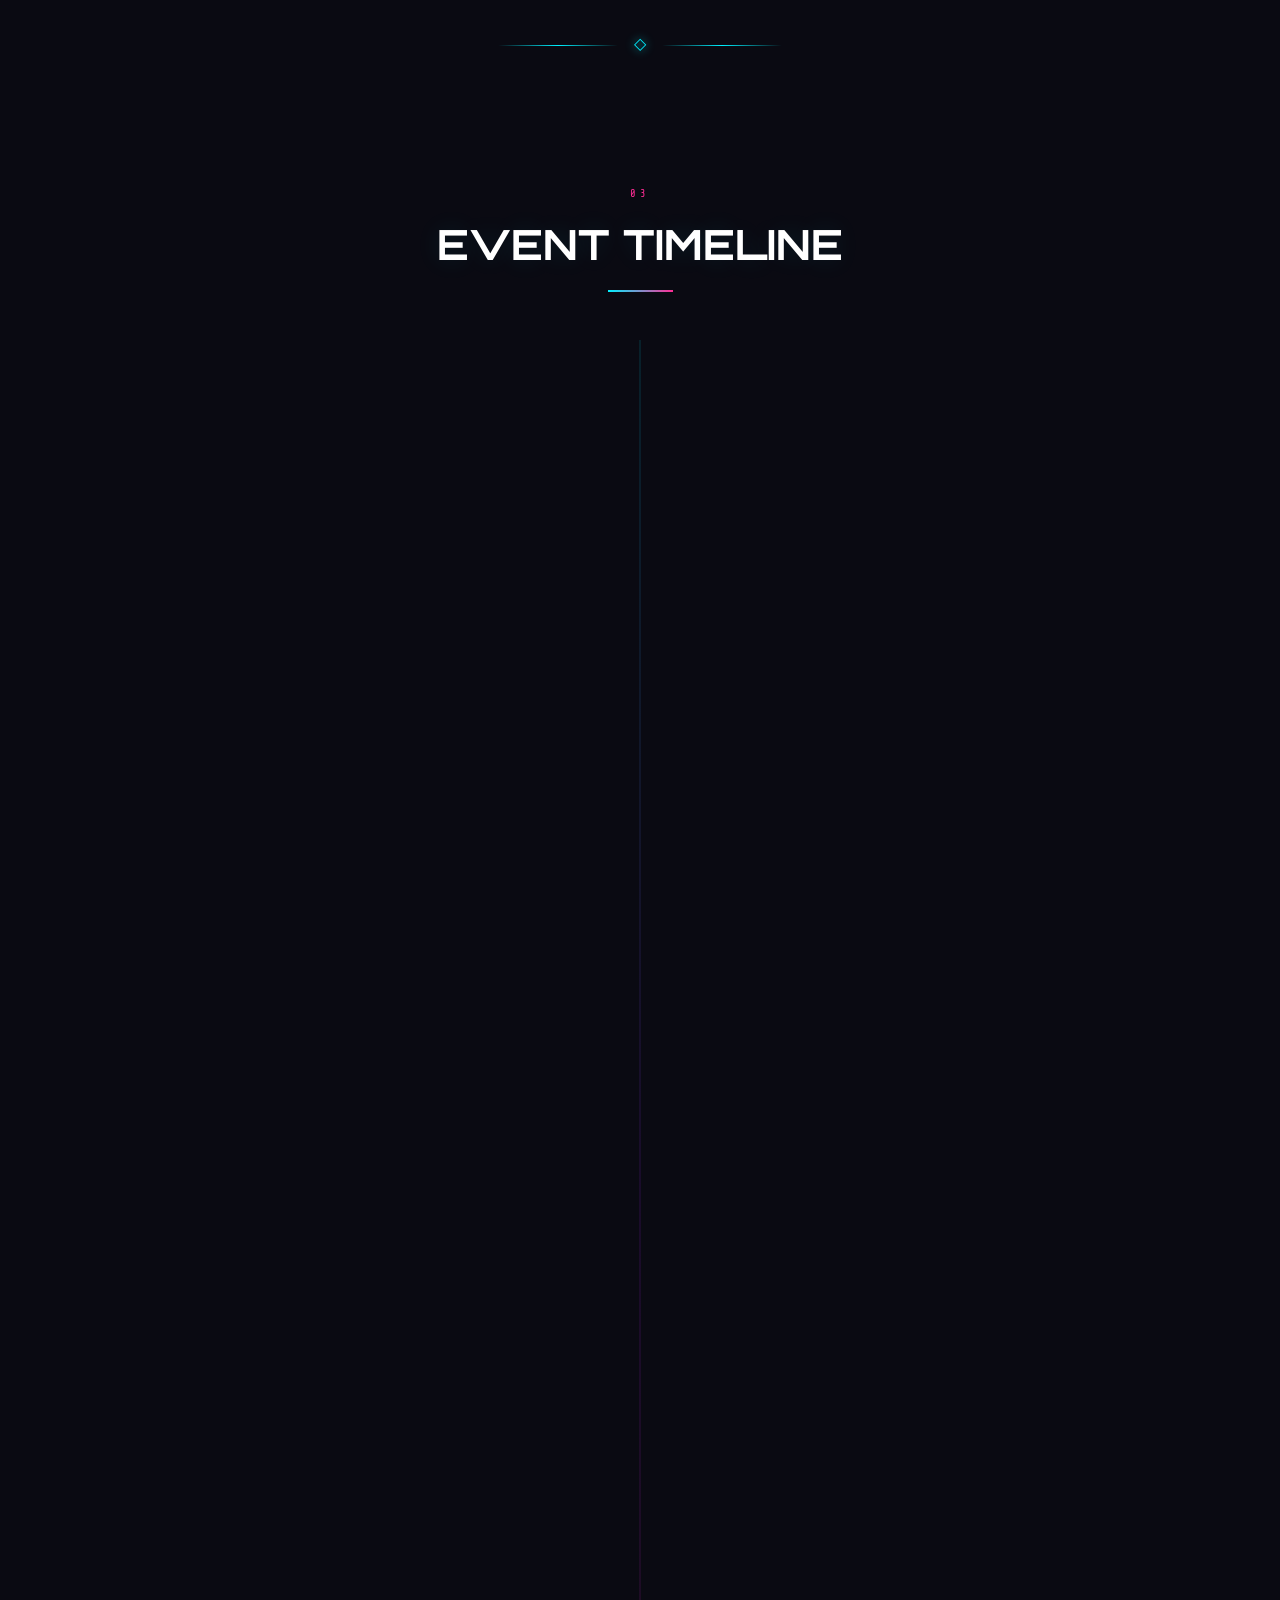
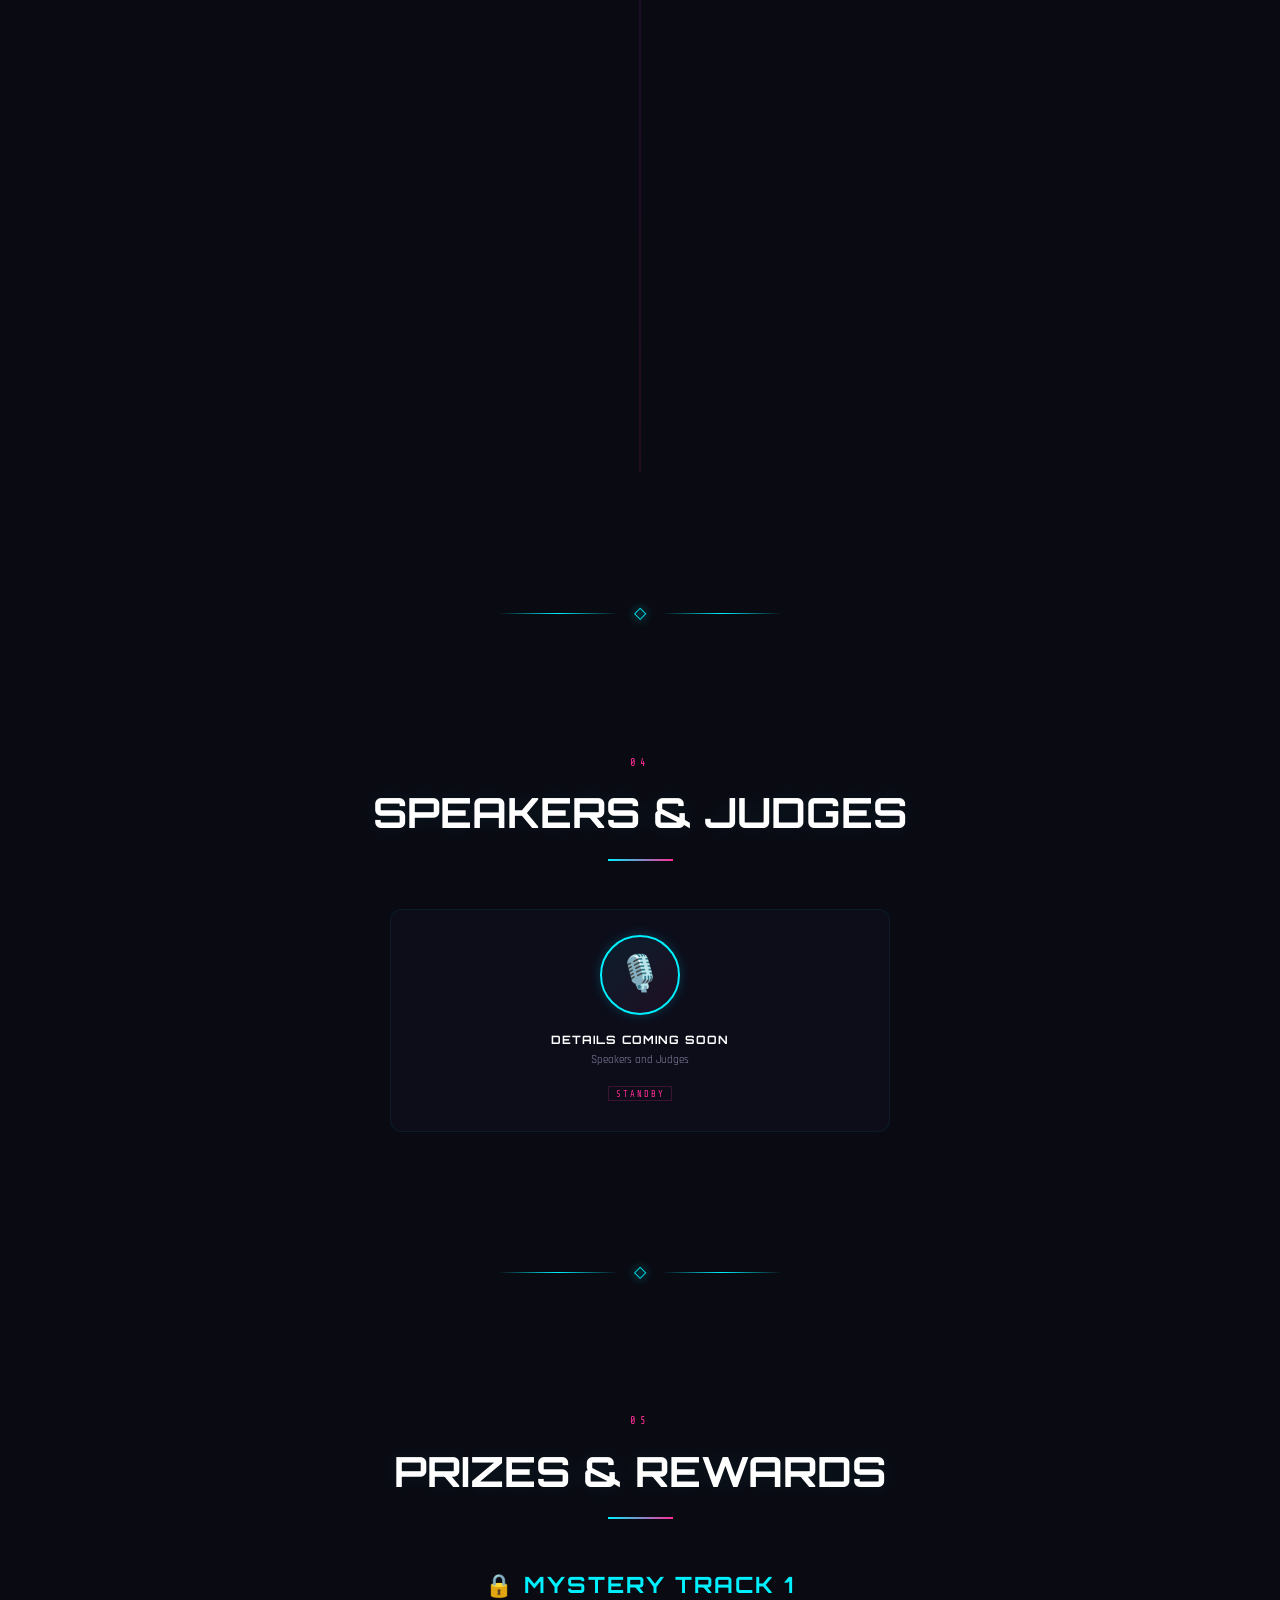
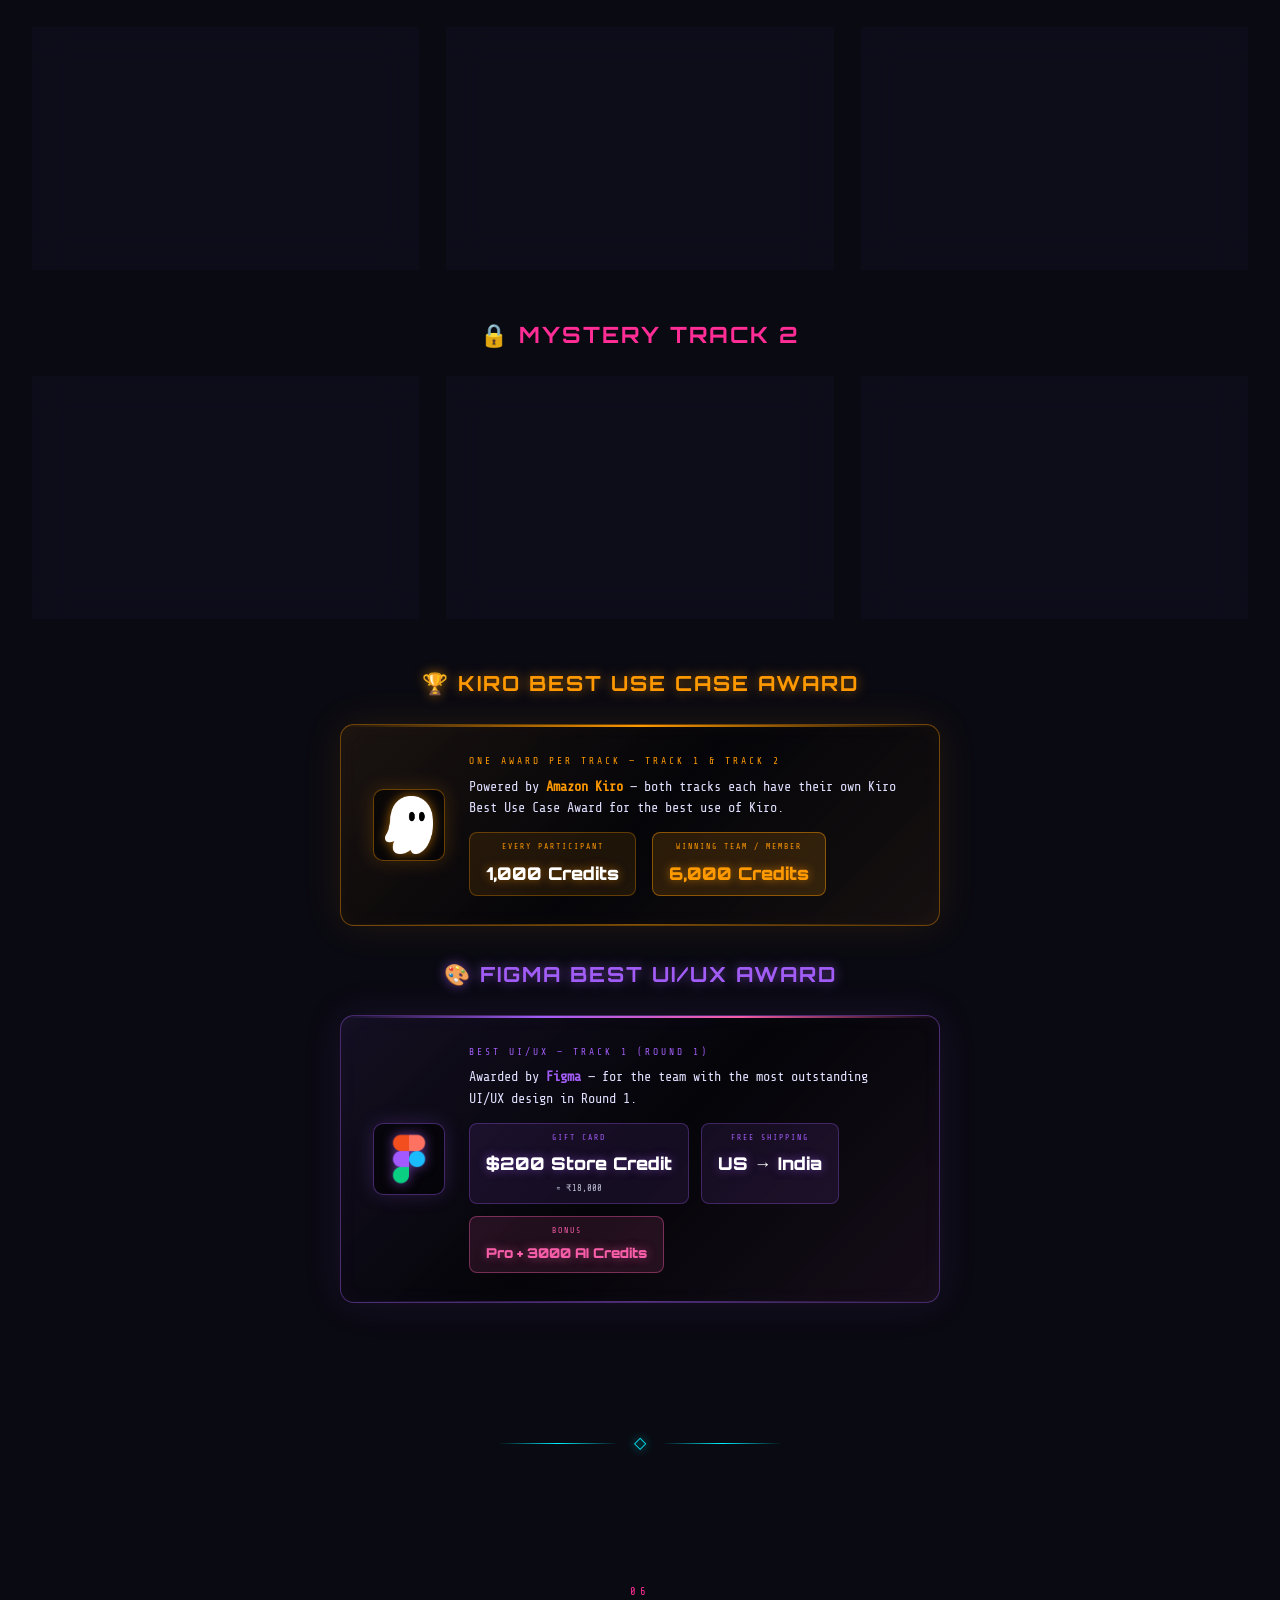
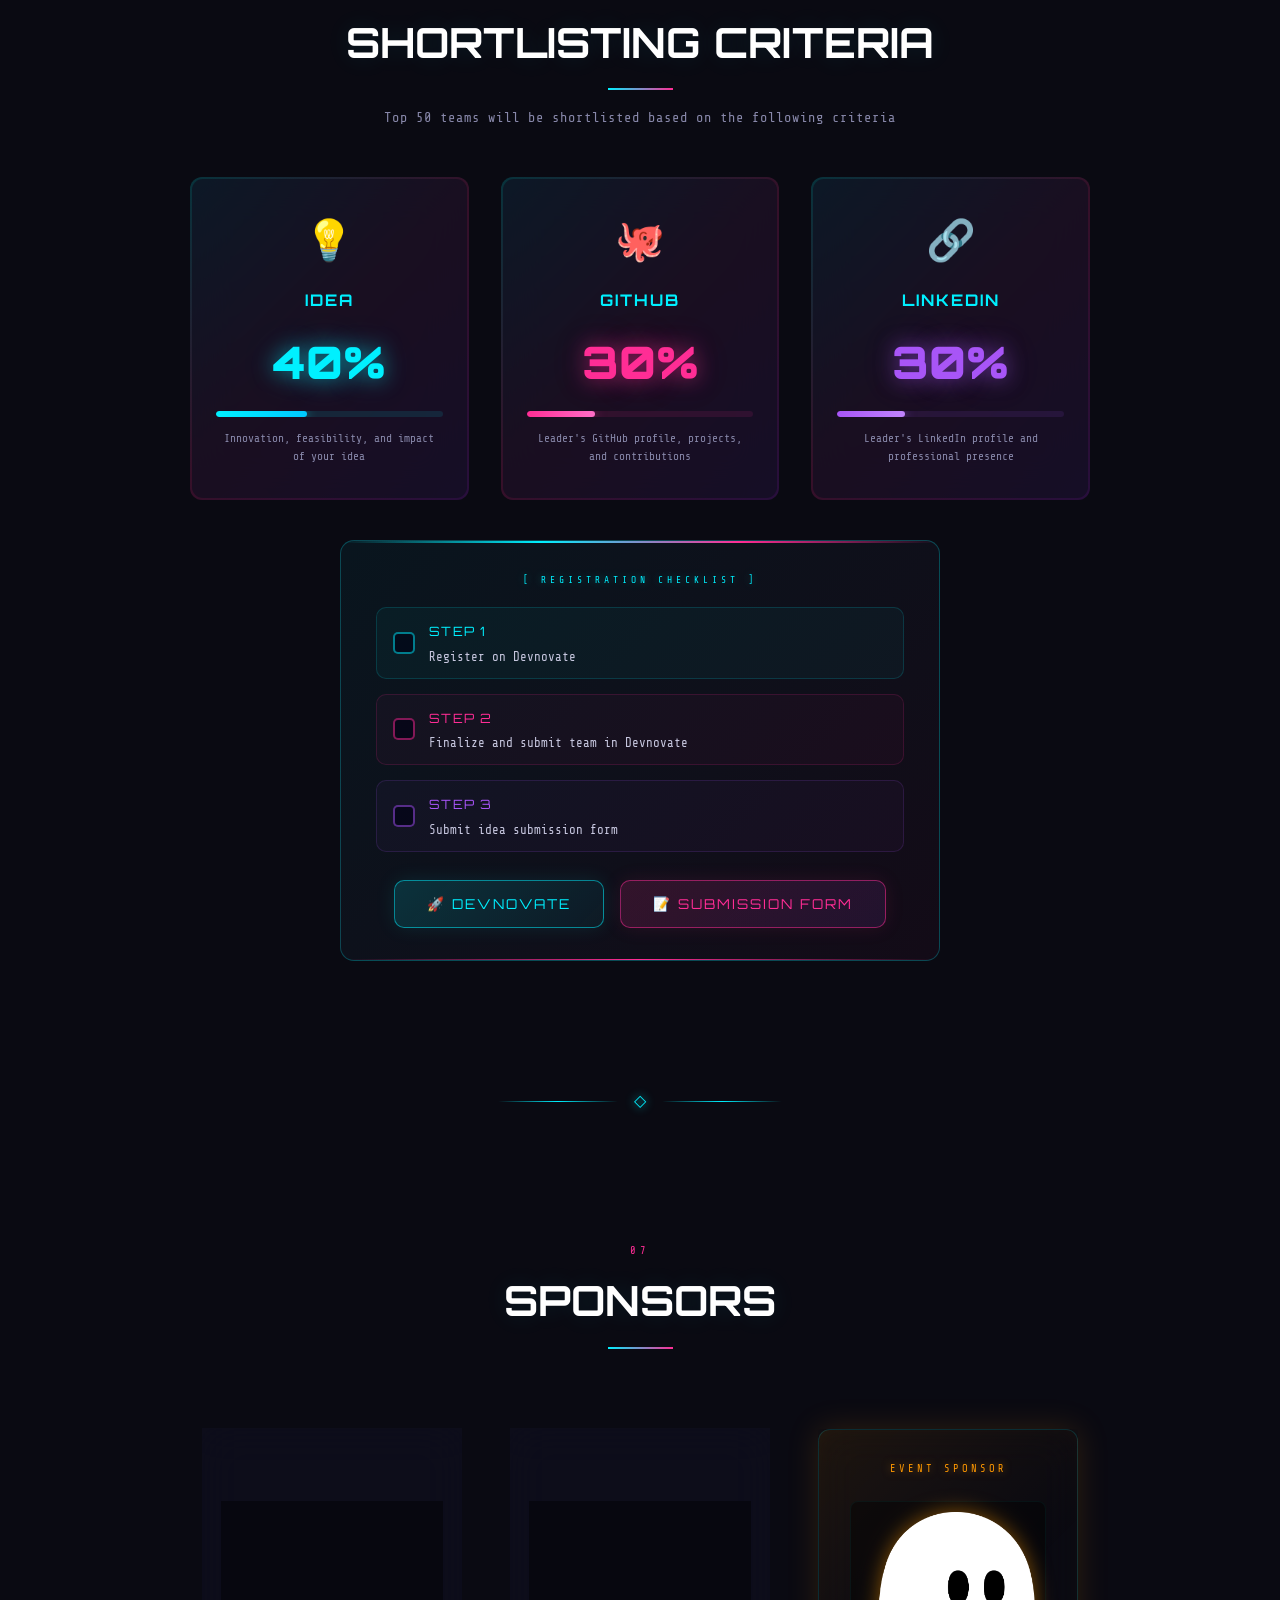
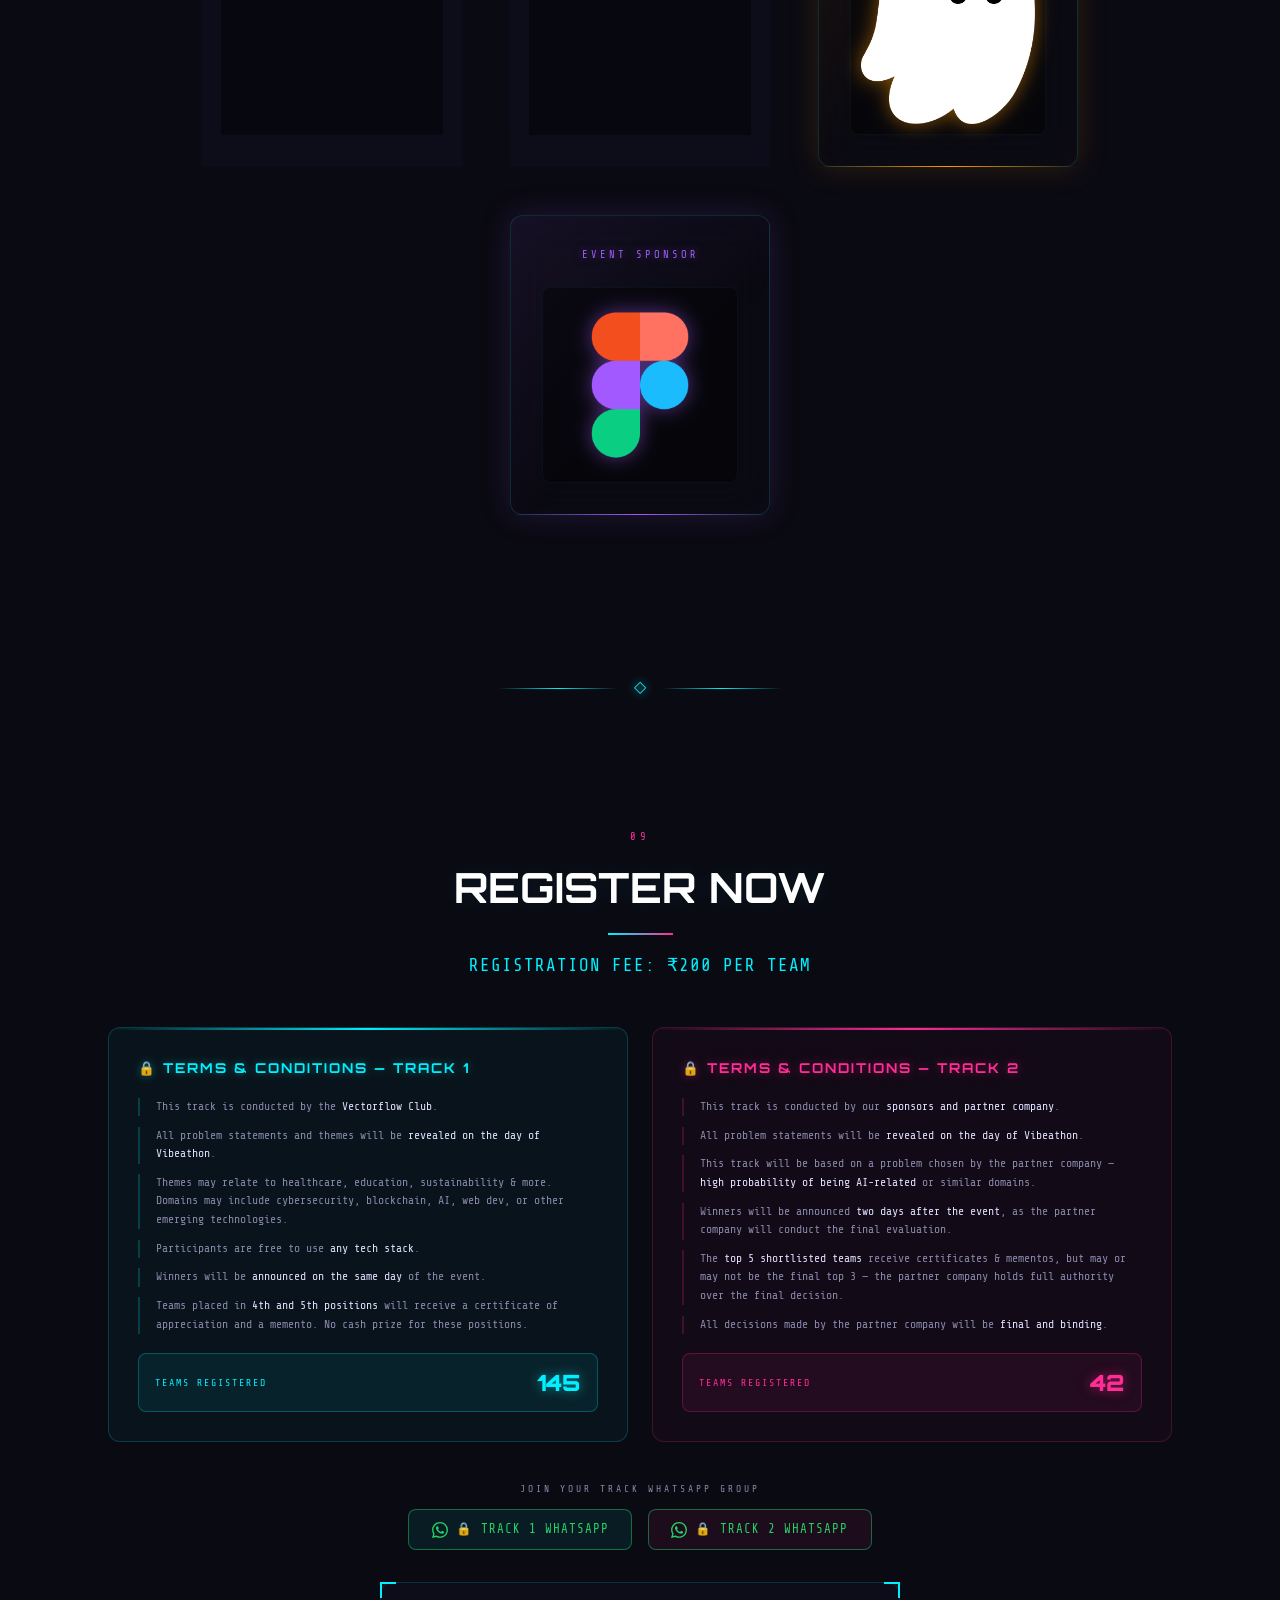
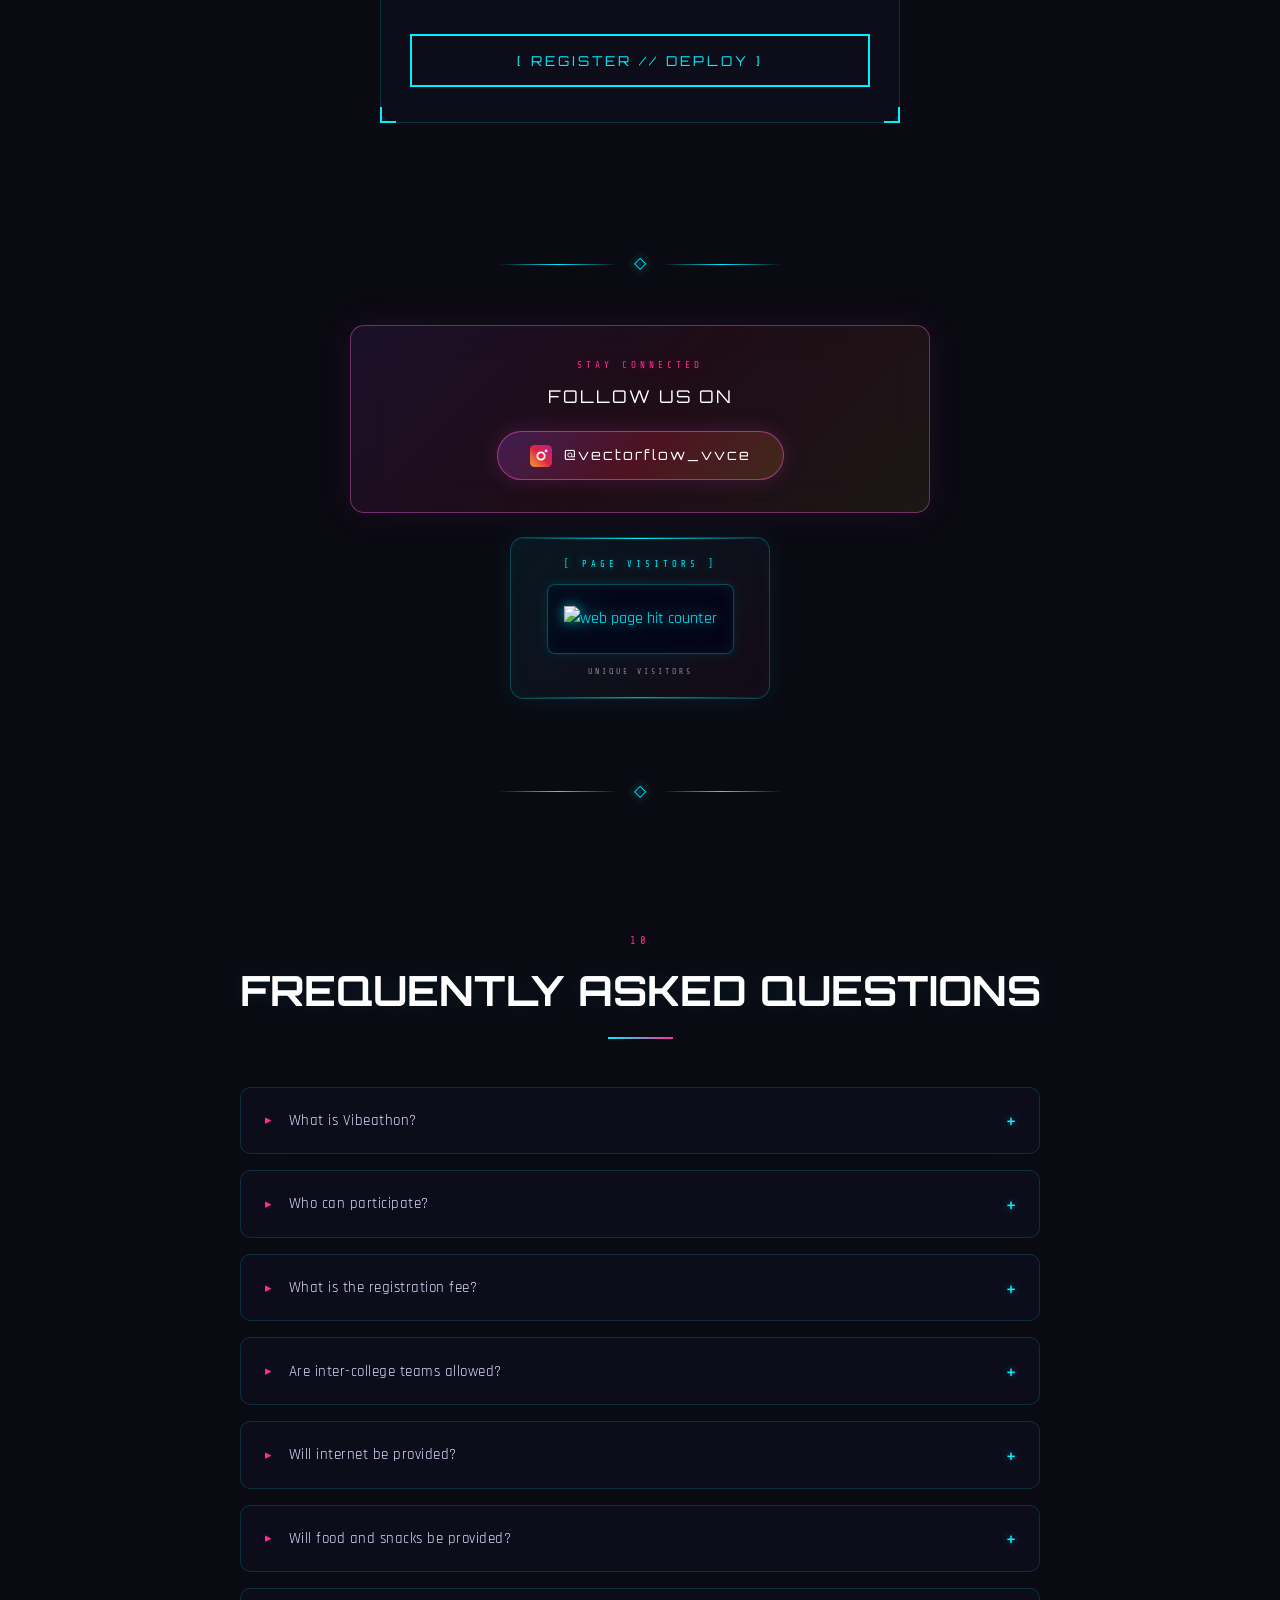
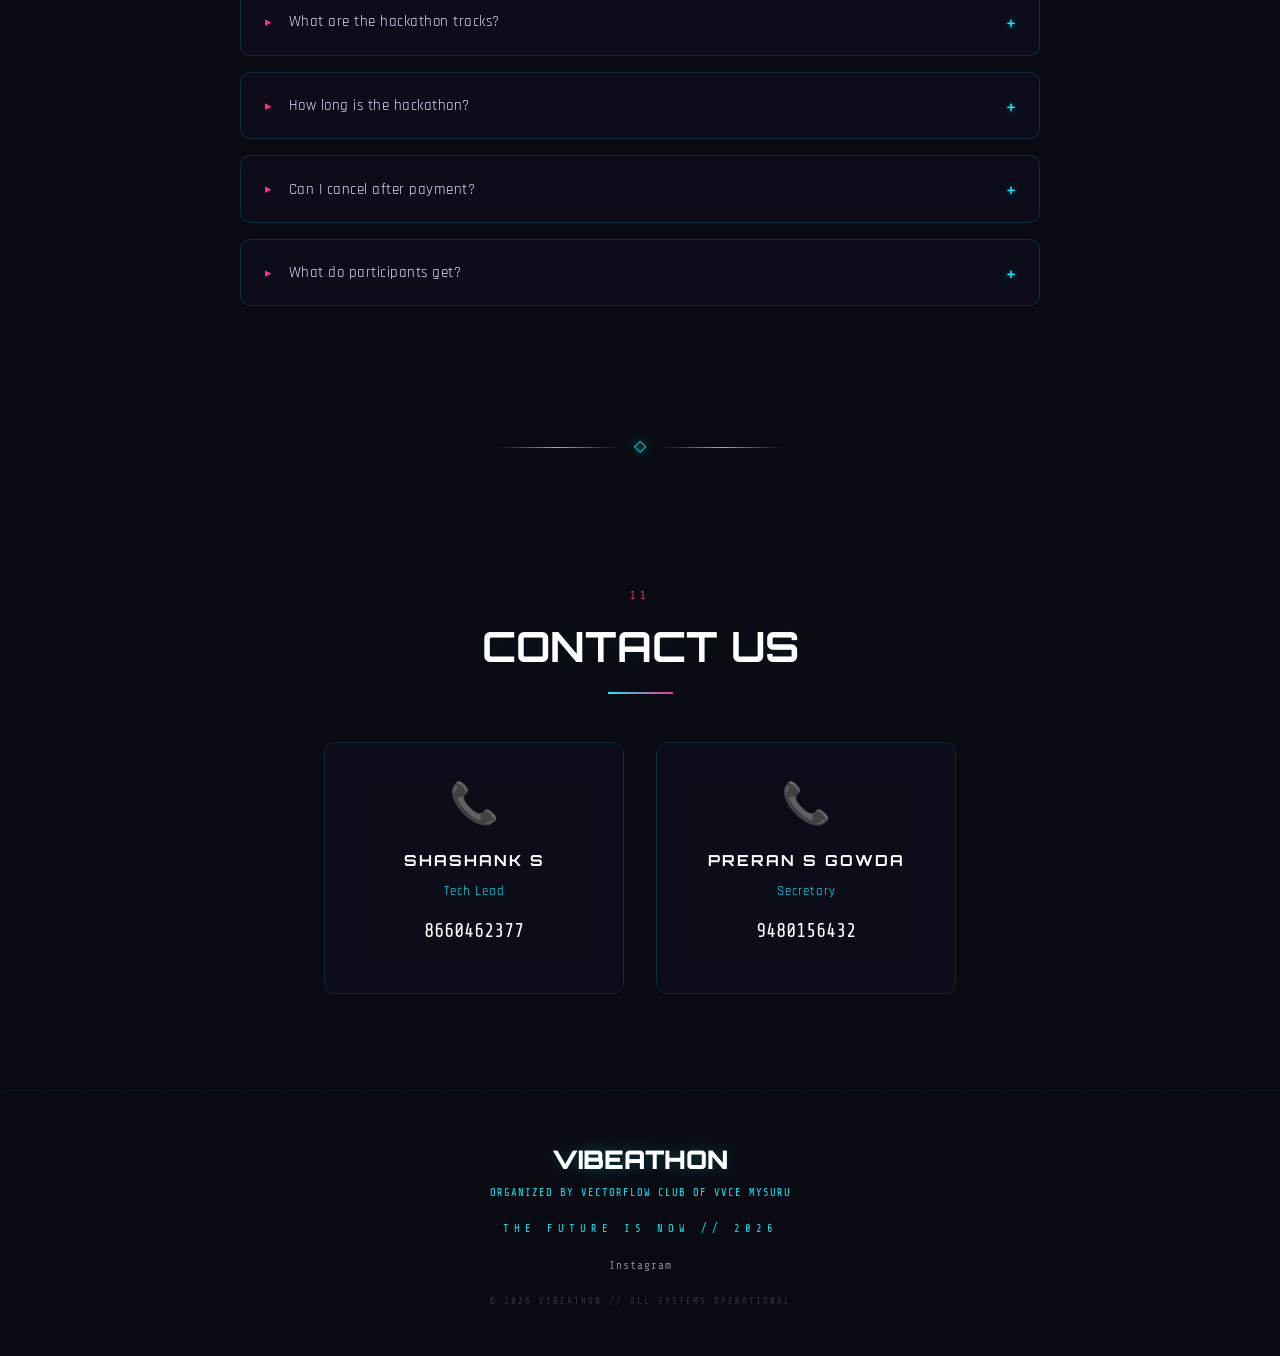
==== commit 692fe6dd: "Add registration checklist section to index.html" ====
--- a/index.html
+++ b/index.html
@@ -674,6 +674,50 @@
             </div>
           </div>
         </div>
+
+        <!-- REGISTRATION CHECKLIST -->
+        <div style="max-width:600px;margin:2.5rem auto 0;background:linear-gradient(135deg,rgba(0,240,255,0.05),rgba(255,45,149,0.04));border:1px solid rgba(0,240,255,0.25);border-radius:14px;padding:2rem 2.2rem;position:relative;overflow:hidden;">
+          <div style="position:absolute;top:0;left:0;right:0;height:2px;background:linear-gradient(90deg,transparent,#00f0ff,#ff2d95,transparent);"></div>
+          <p style="font-family:var(--mn);font-size:0.6rem;color:#00f0ff;letter-spacing:4px;margin-bottom:1.2rem;text-align:center;text-shadow:0 0 8px rgba(0,240,255,0.4);">[ REGISTRATION CHECKLIST ]</p>
+          <div style="display:flex;flex-direction:column;gap:0.9rem;">
+            <!-- Step 1 -->
+            <label style="display:flex;align-items:center;gap:0.85rem;cursor:pointer;padding:0.7rem 1rem;background:rgba(0,240,255,0.04);border:1px solid rgba(0,240,255,0.15);border-radius:10px;transition:all 0.3s;" onmouseenter="this.style.borderColor='rgba(0,240,255,0.45)';this.style.boxShadow='0 0 16px rgba(0,240,255,0.1)'" onmouseleave="this.style.borderColor='rgba(0,240,255,0.15)';this.style.boxShadow='none'">
+              <input type="checkbox" style="appearance:none;-webkit-appearance:none;width:22px;height:22px;border:2px solid rgba(0,240,255,0.5);border-radius:5px;background:rgba(0,0,20,0.6);cursor:pointer;position:relative;flex-shrink:0;transition:all 0.3s;" onclick="this.style.background=this.checked?'rgba(0,240,255,0.25)':'rgba(0,0,20,0.6)';this.style.boxShadow=this.checked?'0 0 12px rgba(0,240,255,0.5),inset 0 0 8px rgba(0,240,255,0.3)':'none'" />
+              <div>
+                <span style="font-family:var(--hd);font-size:0.8rem;color:#00f0ff;letter-spacing:1.5px;">STEP 1</span>
+                <p style="font-family:var(--mn);font-size:0.78rem;color:#c8c8e0;margin-top:0.2rem;line-height:1.5;">Register on Devnovate</p>
+              </div>
+            </label>
+            <!-- Step 2 -->
+            <label style="display:flex;align-items:center;gap:0.85rem;cursor:pointer;padding:0.7rem 1rem;background:rgba(255,45,149,0.04);border:1px solid rgba(255,45,149,0.15);border-radius:10px;transition:all 0.3s;" onmouseenter="this.style.borderColor='rgba(255,45,149,0.45)';this.style.boxShadow='0 0 16px rgba(255,45,149,0.1)'" onmouseleave="this.style.borderColor='rgba(255,45,149,0.15)';this.style.boxShadow='none'">
+              <input type="checkbox" style="appearance:none;-webkit-appearance:none;width:22px;height:22px;border:2px solid rgba(255,45,149,0.5);border-radius:5px;background:rgba(0,0,20,0.6);cursor:pointer;position:relative;flex-shrink:0;transition:all 0.3s;" onclick="this.style.background=this.checked?'rgba(255,45,149,0.25)':'rgba(0,0,20,0.6)';this.style.boxShadow=this.checked?'0 0 12px rgba(255,45,149,0.5),inset 0 0 8px rgba(255,45,149,0.3)':'none'" />
+              <div>
+                <span style="font-family:var(--hd);font-size:0.8rem;color:#ff2d95;letter-spacing:1.5px;">STEP 2</span>
+                <p style="font-family:var(--mn);font-size:0.78rem;color:#c8c8e0;margin-top:0.2rem;line-height:1.5;">Finalize and submit team in Devnovate</p>
+              </div>
+            </label>
+            <!-- Step 3 -->
+            <label style="display:flex;align-items:center;gap:0.85rem;cursor:pointer;padding:0.7rem 1rem;background:rgba(168,85,247,0.04);border:1px solid rgba(168,85,247,0.15);border-radius:10px;transition:all 0.3s;" onmouseenter="this.style.borderColor='rgba(168,85,247,0.45)';this.style.boxShadow='0 0 16px rgba(168,85,247,0.1)'" onmouseleave="this.style.borderColor='rgba(168,85,247,0.15)';this.style.boxShadow='none'">
+              <input type="checkbox" style="appearance:none;-webkit-appearance:none;width:22px;height:22px;border:2px solid rgba(168,85,247,0.5);border-radius:5px;background:rgba(0,0,20,0.6);cursor:pointer;position:relative;flex-shrink:0;transition:all 0.3s;" onclick="this.style.background=this.checked?'rgba(168,85,247,0.25)':'rgba(0,0,20,0.6)';this.style.boxShadow=this.checked?'0 0 12px rgba(168,85,247,0.5),inset 0 0 8px rgba(168,85,247,0.3)':'none'" />
+              <div>
+                <span style="font-family:var(--hd);font-size:0.8rem;color:#a855f7;letter-spacing:1.5px;">STEP 3</span>
+                <p style="font-family:var(--mn);font-size:0.78rem;color:#c8c8e0;margin-top:0.2rem;line-height:1.5;">Submit idea submission form</p>
+              </div>
+            </label>
+          </div>
+
+          <!-- ACTION BUTTONS -->
+          <div style="display:flex;gap:1rem;justify-content:center;flex-wrap:wrap;margin-top:1.8rem;">
+            <a href="https://devnovate.co/event/vibeathon-2026" target="_blank" rel="noopener noreferrer" id="checklist-devnovate-btn" style="display:inline-flex;align-items:center;gap:0.6rem;padding:0.75rem 2rem;background:linear-gradient(135deg,rgba(0,240,255,0.15),rgba(0,240,255,0.05));border:1px solid rgba(0,240,255,0.5);border-radius:10px;color:#00f0ff;font-family:var(--hd);font-size:0.85rem;letter-spacing:2px;text-decoration:none;transition:all 0.3s;box-shadow:0 0 20px rgba(0,240,255,0.1);position:relative;overflow:hidden;" onmouseenter="this.style.boxShadow='0 0 30px rgba(0,240,255,0.3),inset 0 0 15px rgba(0,240,255,0.08)';this.style.transform='translateY(-2px)'" onmouseleave="this.style.boxShadow='0 0 20px rgba(0,240,255,0.1)';this.style.transform='translateY(0)'">
+              🚀 DEVNOVATE
+            </a>
+            <a href="https://forms.gle/FiUJG8a34QpsbYyQ8" target="_blank" rel="noopener noreferrer" id="checklist-submission-btn" style="display:inline-flex;align-items:center;gap:0.6rem;padding:0.75rem 2rem;background:linear-gradient(135deg,rgba(255,45,149,0.15),rgba(168,85,247,0.1));border:1px solid rgba(255,45,149,0.5);border-radius:10px;color:#ff2d95;font-family:var(--hd);font-size:0.85rem;letter-spacing:2px;text-decoration:none;transition:all 0.3s;box-shadow:0 0 20px rgba(255,45,149,0.1);position:relative;overflow:hidden;" onmouseenter="this.style.boxShadow='0 0 30px rgba(255,45,149,0.3),inset 0 0 15px rgba(255,45,149,0.08)';this.style.transform='translateY(-2px)'" onmouseleave="this.style.boxShadow='0 0 20px rgba(255,45,149,0.1)';this.style.transform='translateY(0)'">
+              📝 SUBMISSION FORM
+            </a>
+          </div>
+          <div style="position:absolute;bottom:0;left:0;right:0;height:1px;background:linear-gradient(90deg,transparent,#ff2d95,transparent);"></div>
+        </div>
+
       </div>
     </section>
 
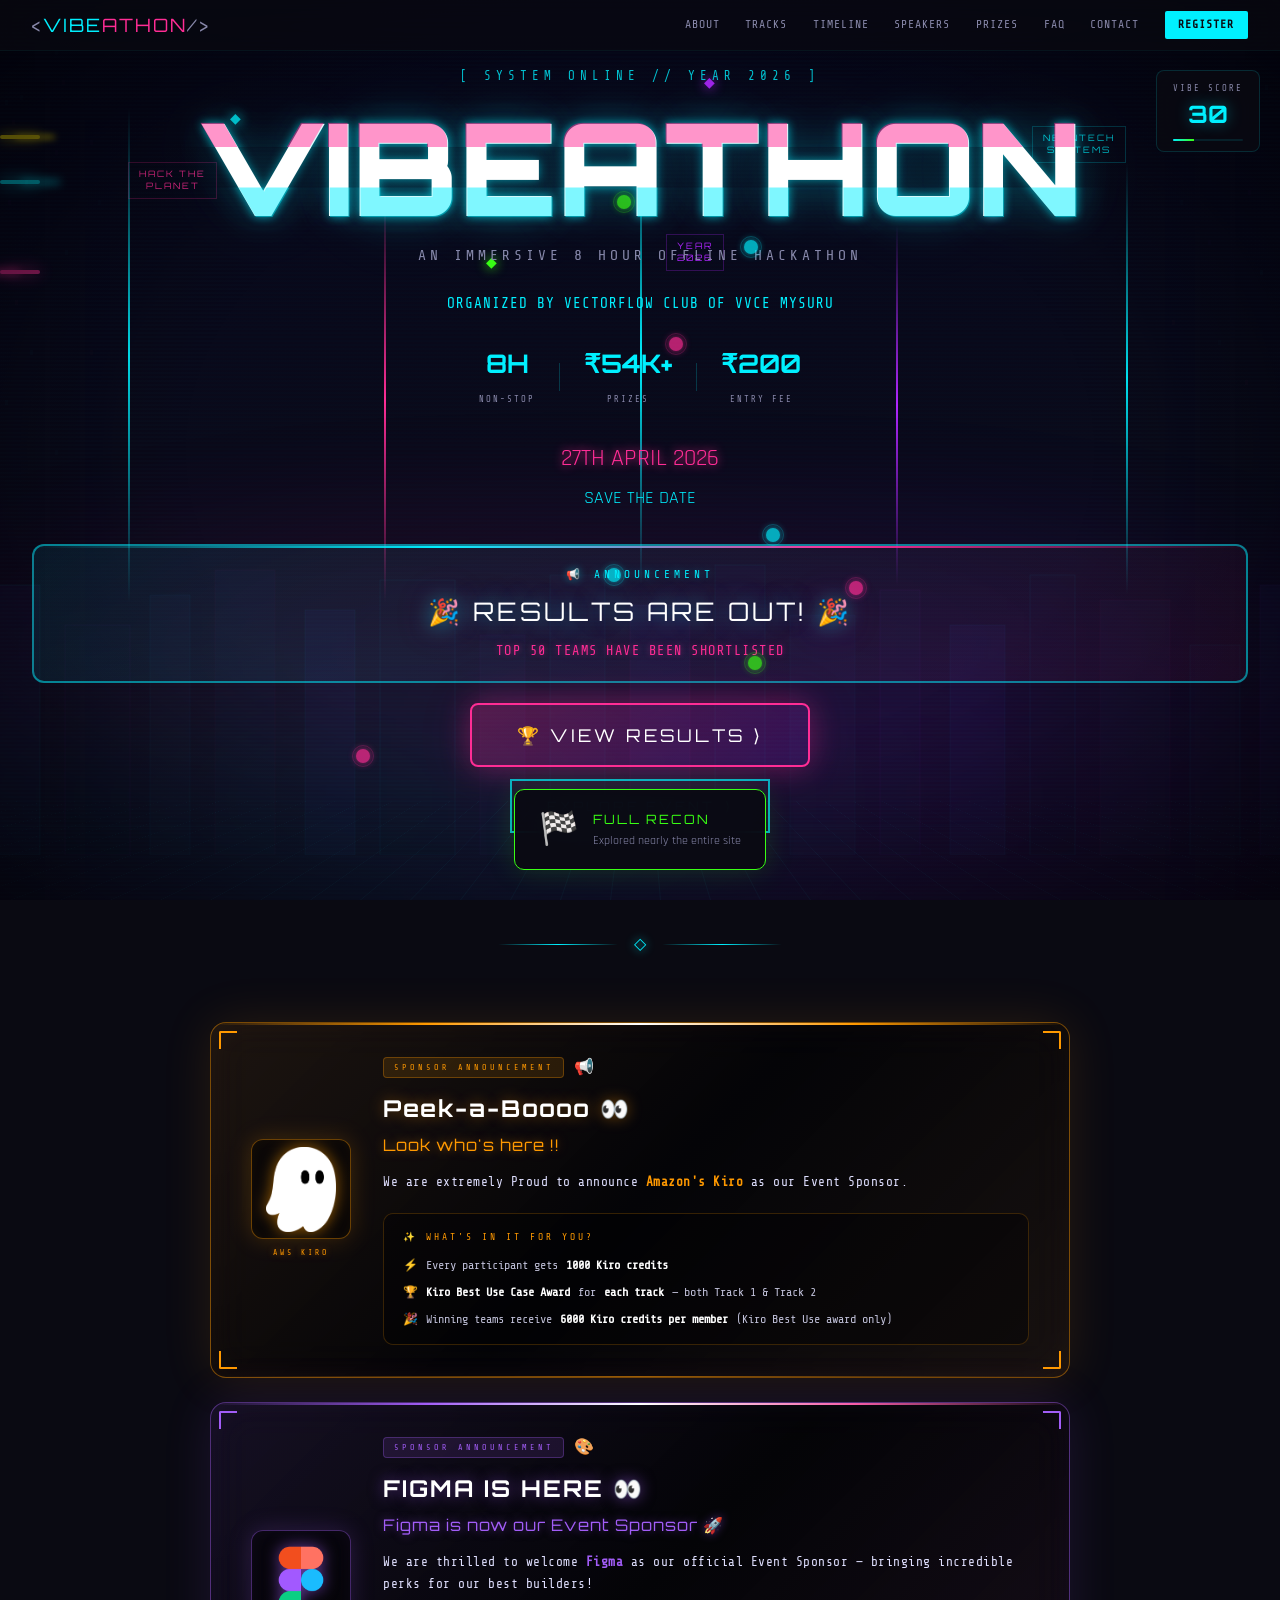
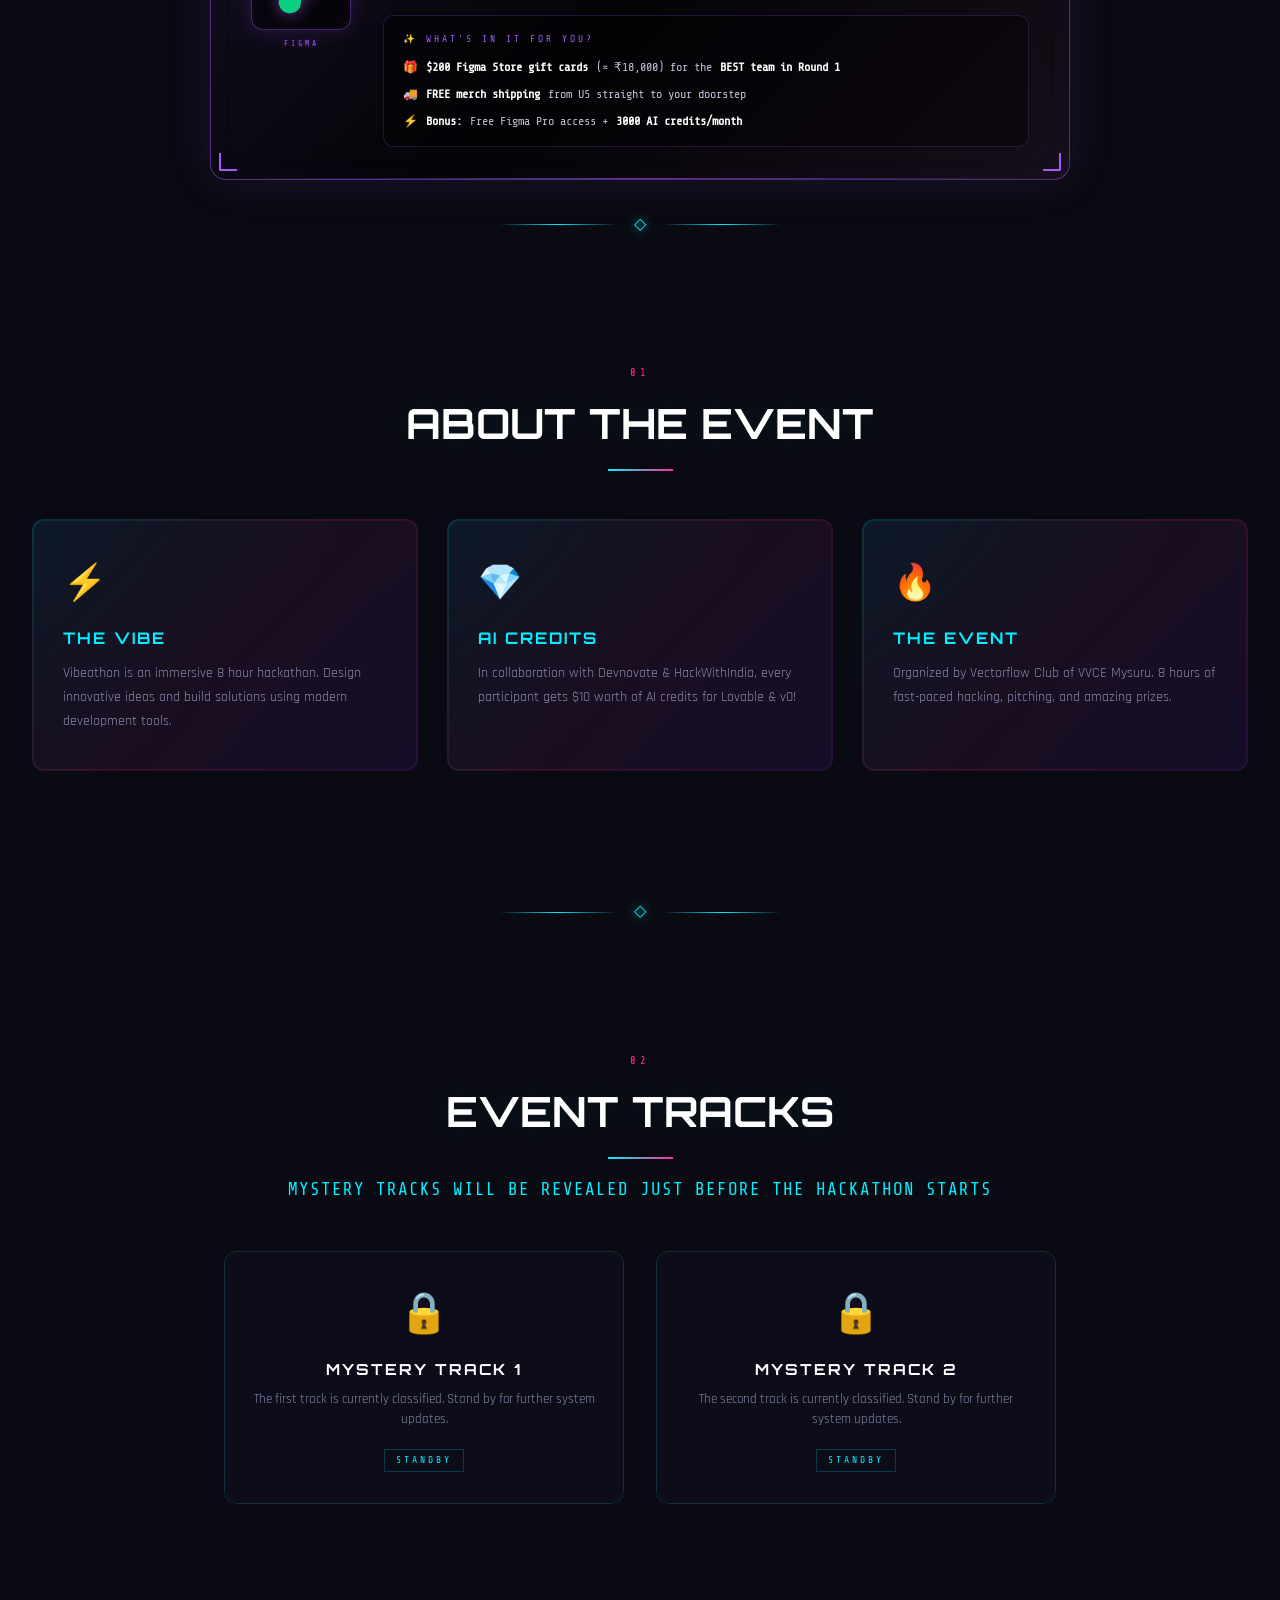
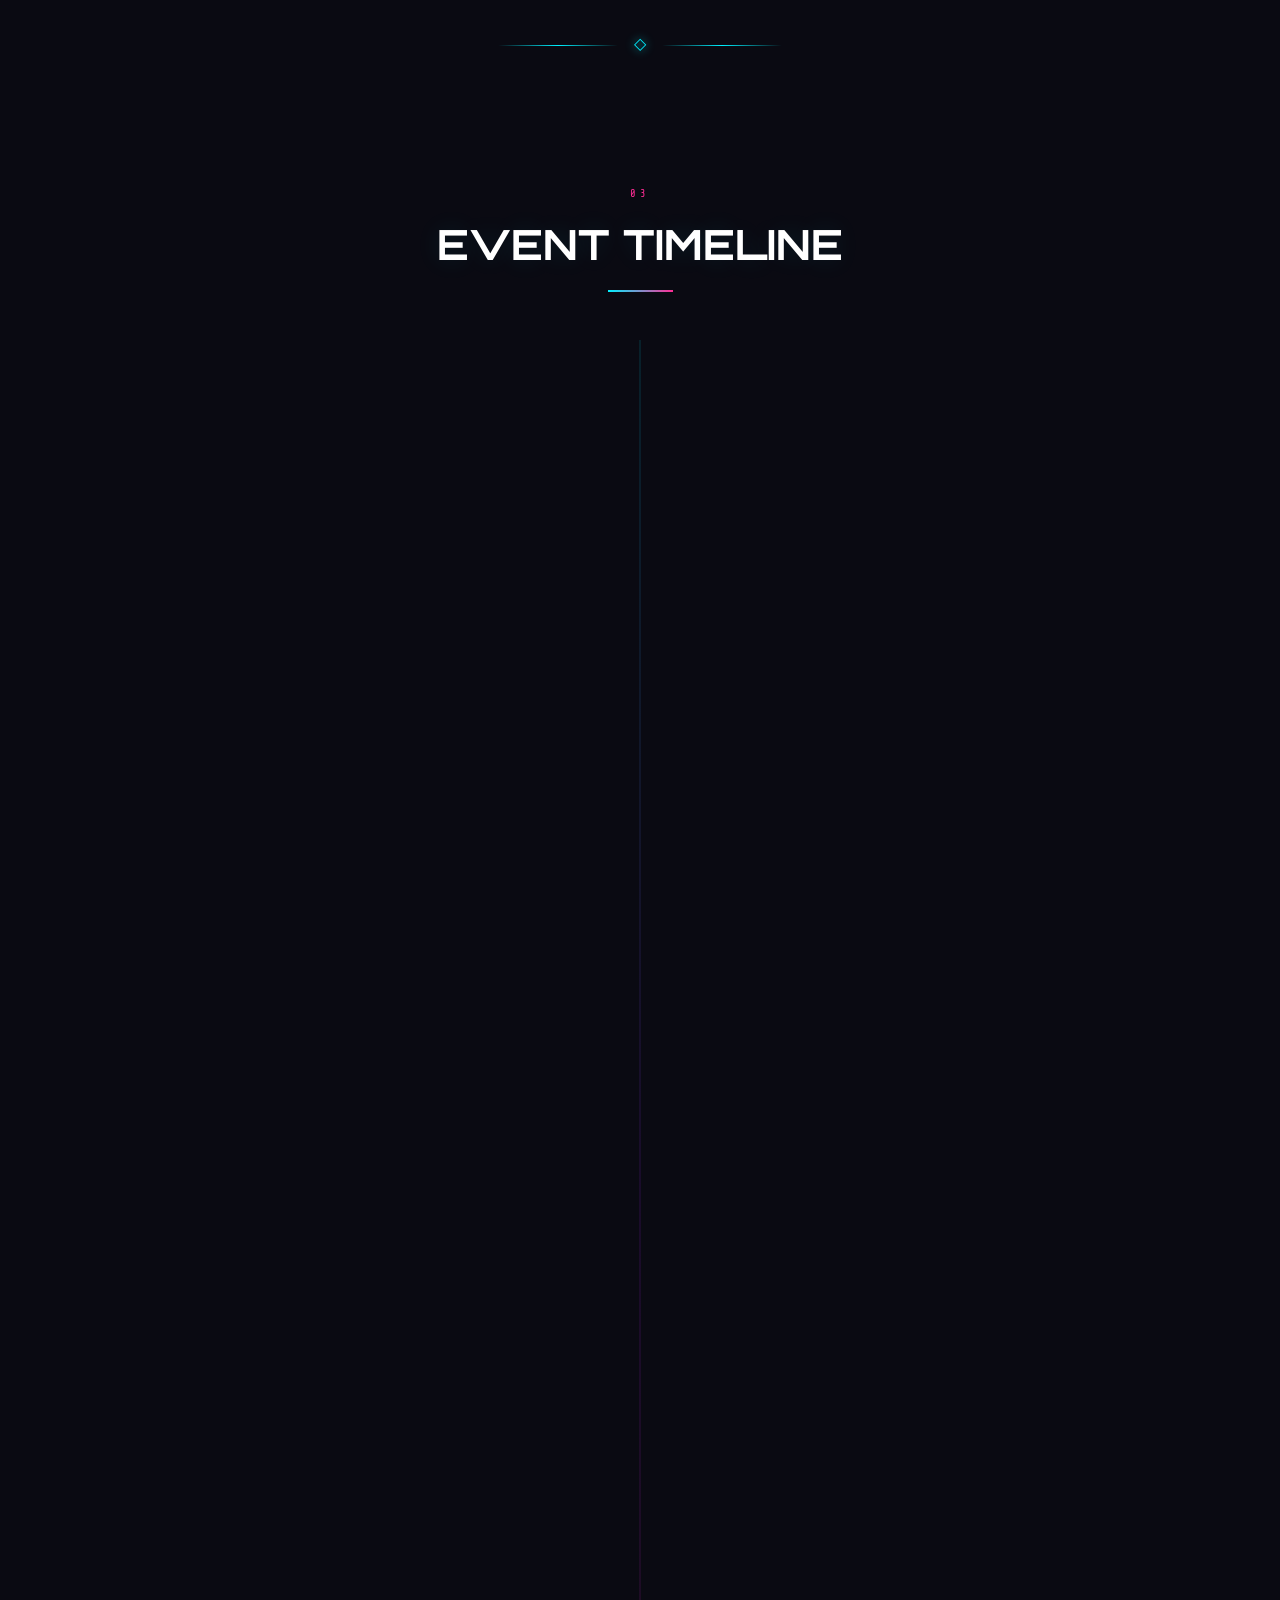
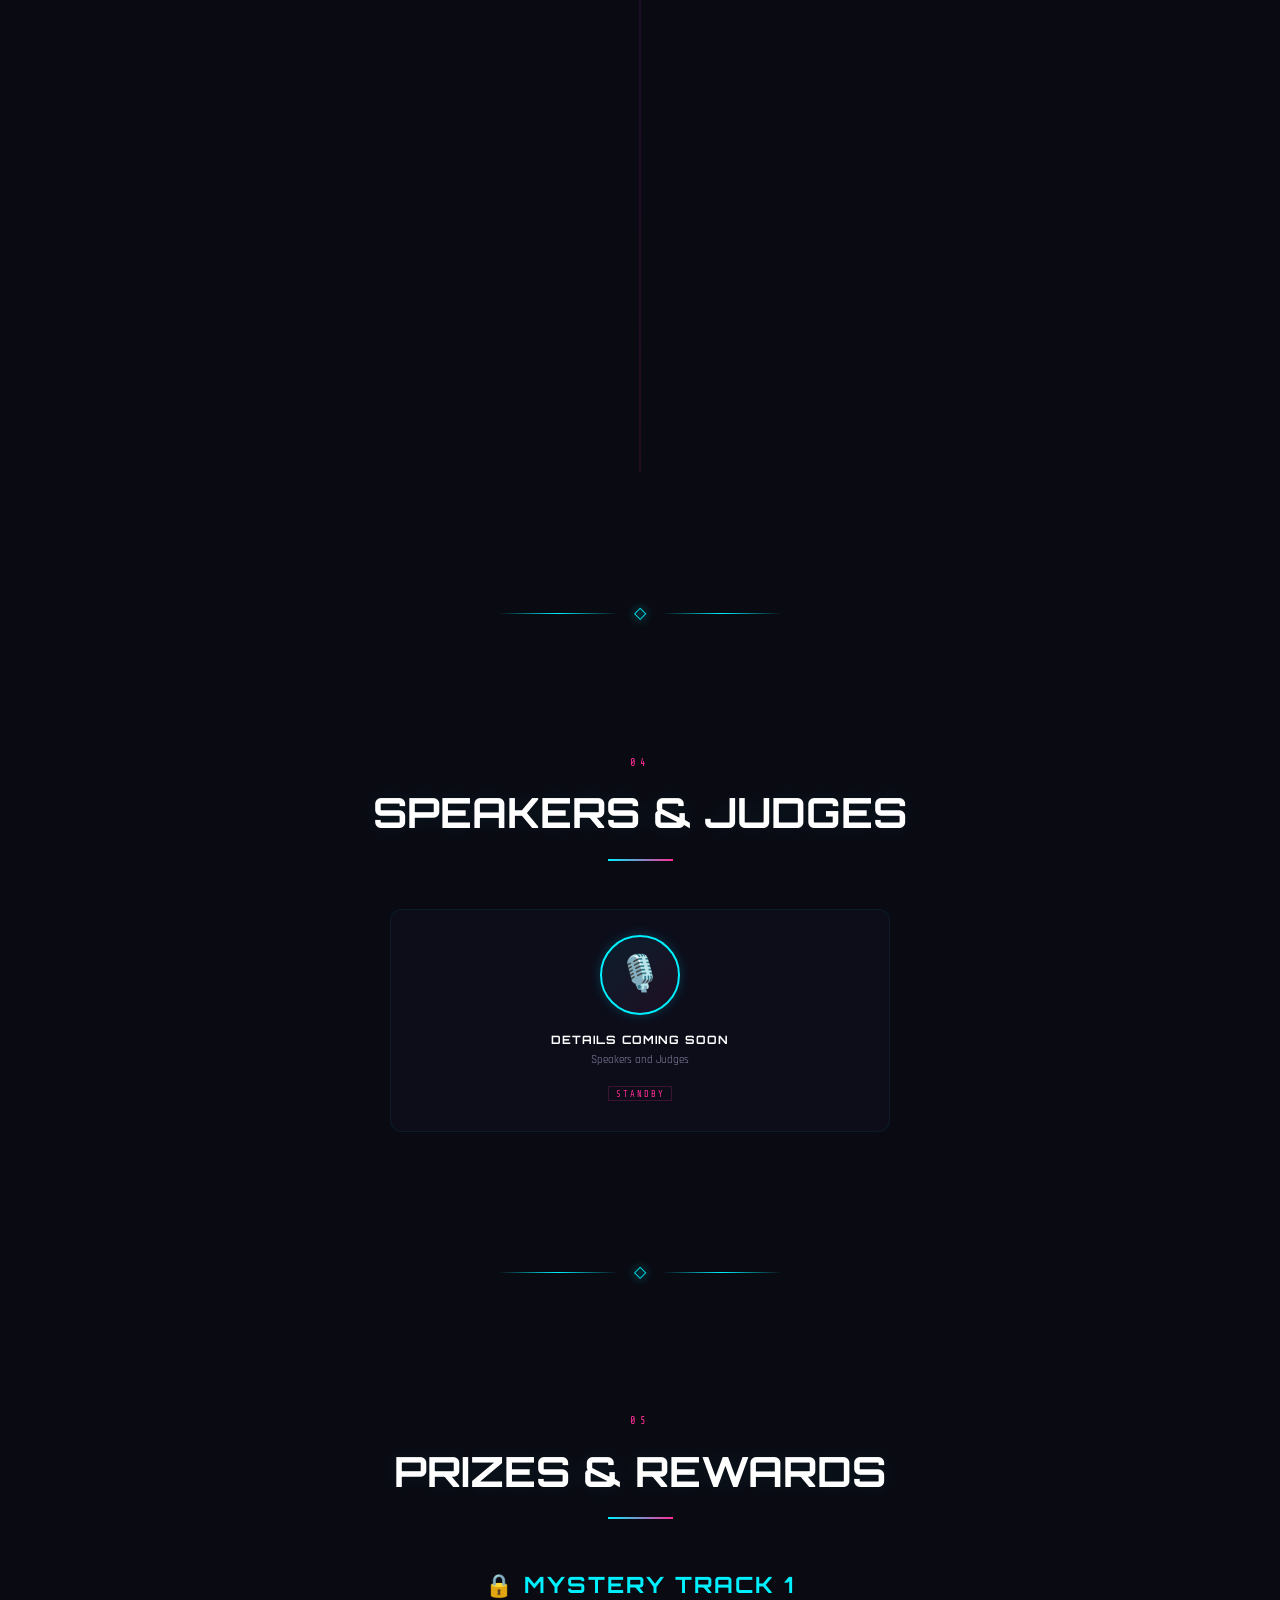
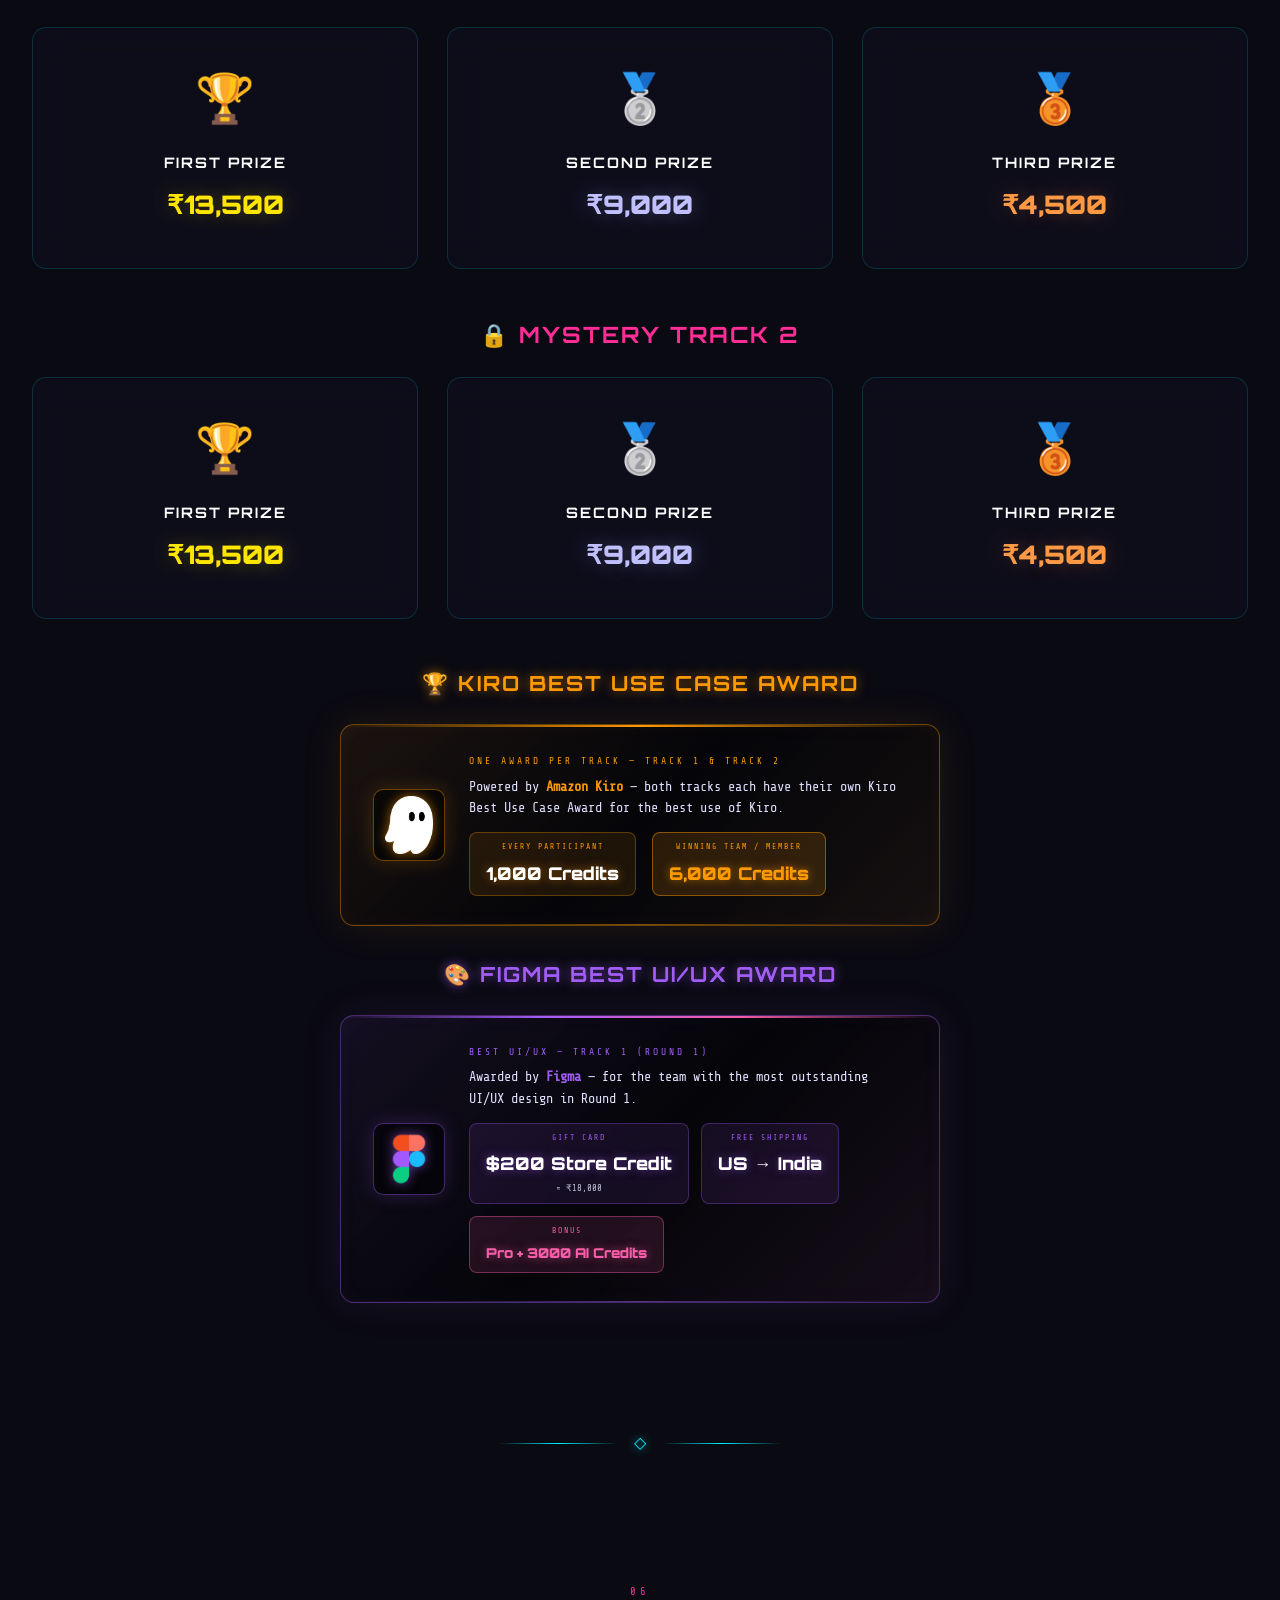
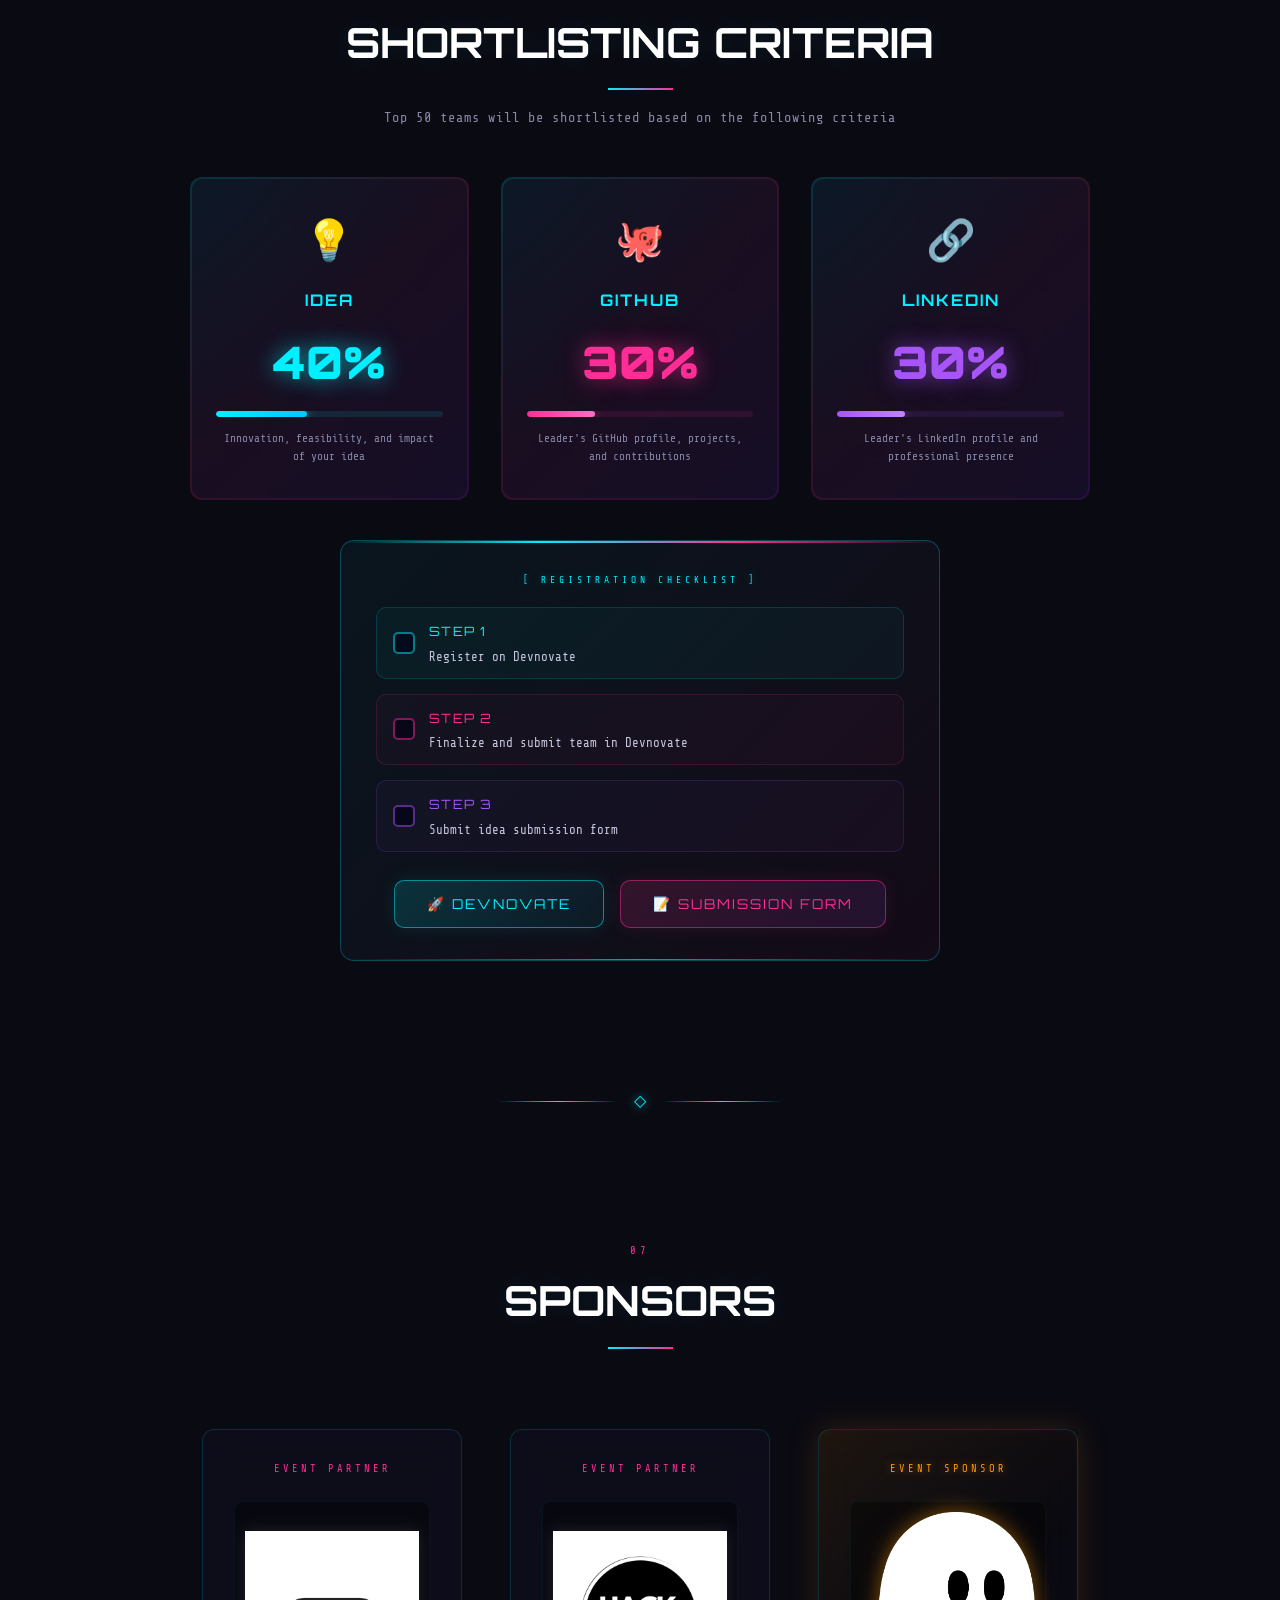
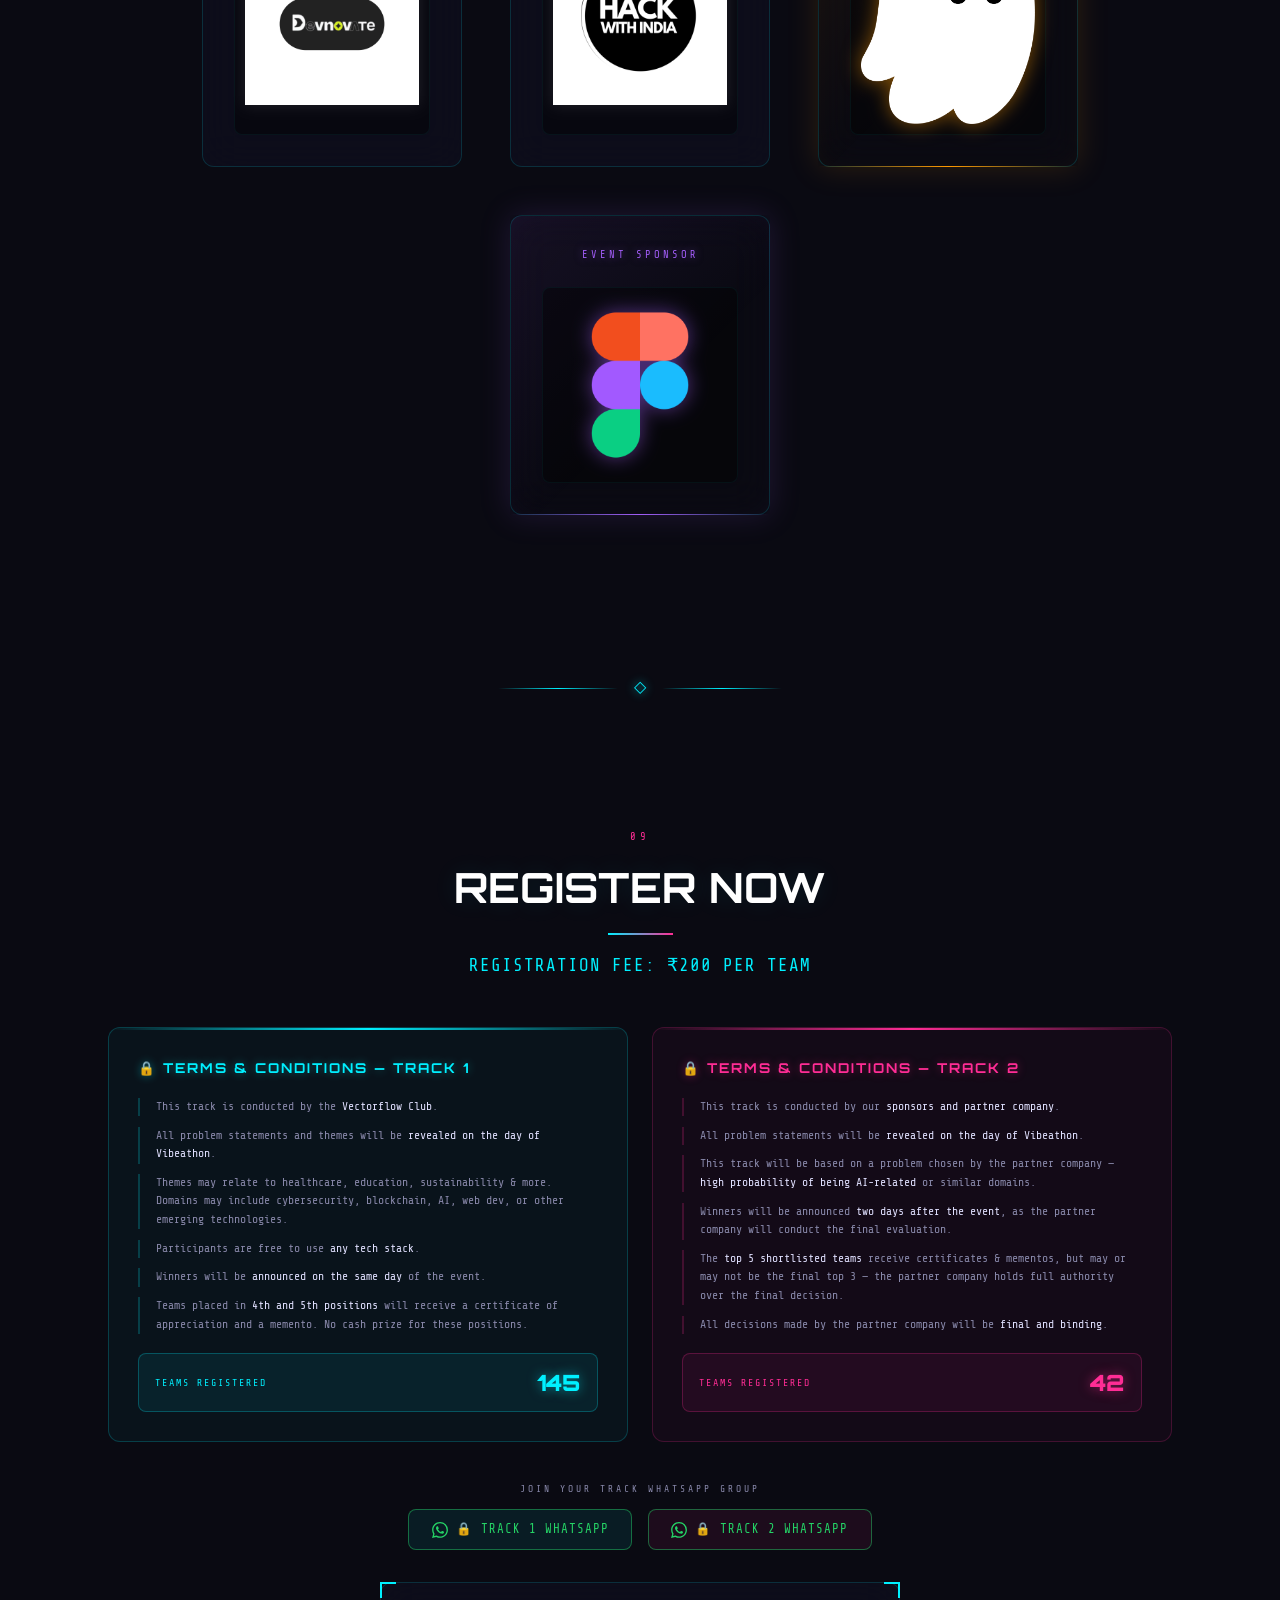
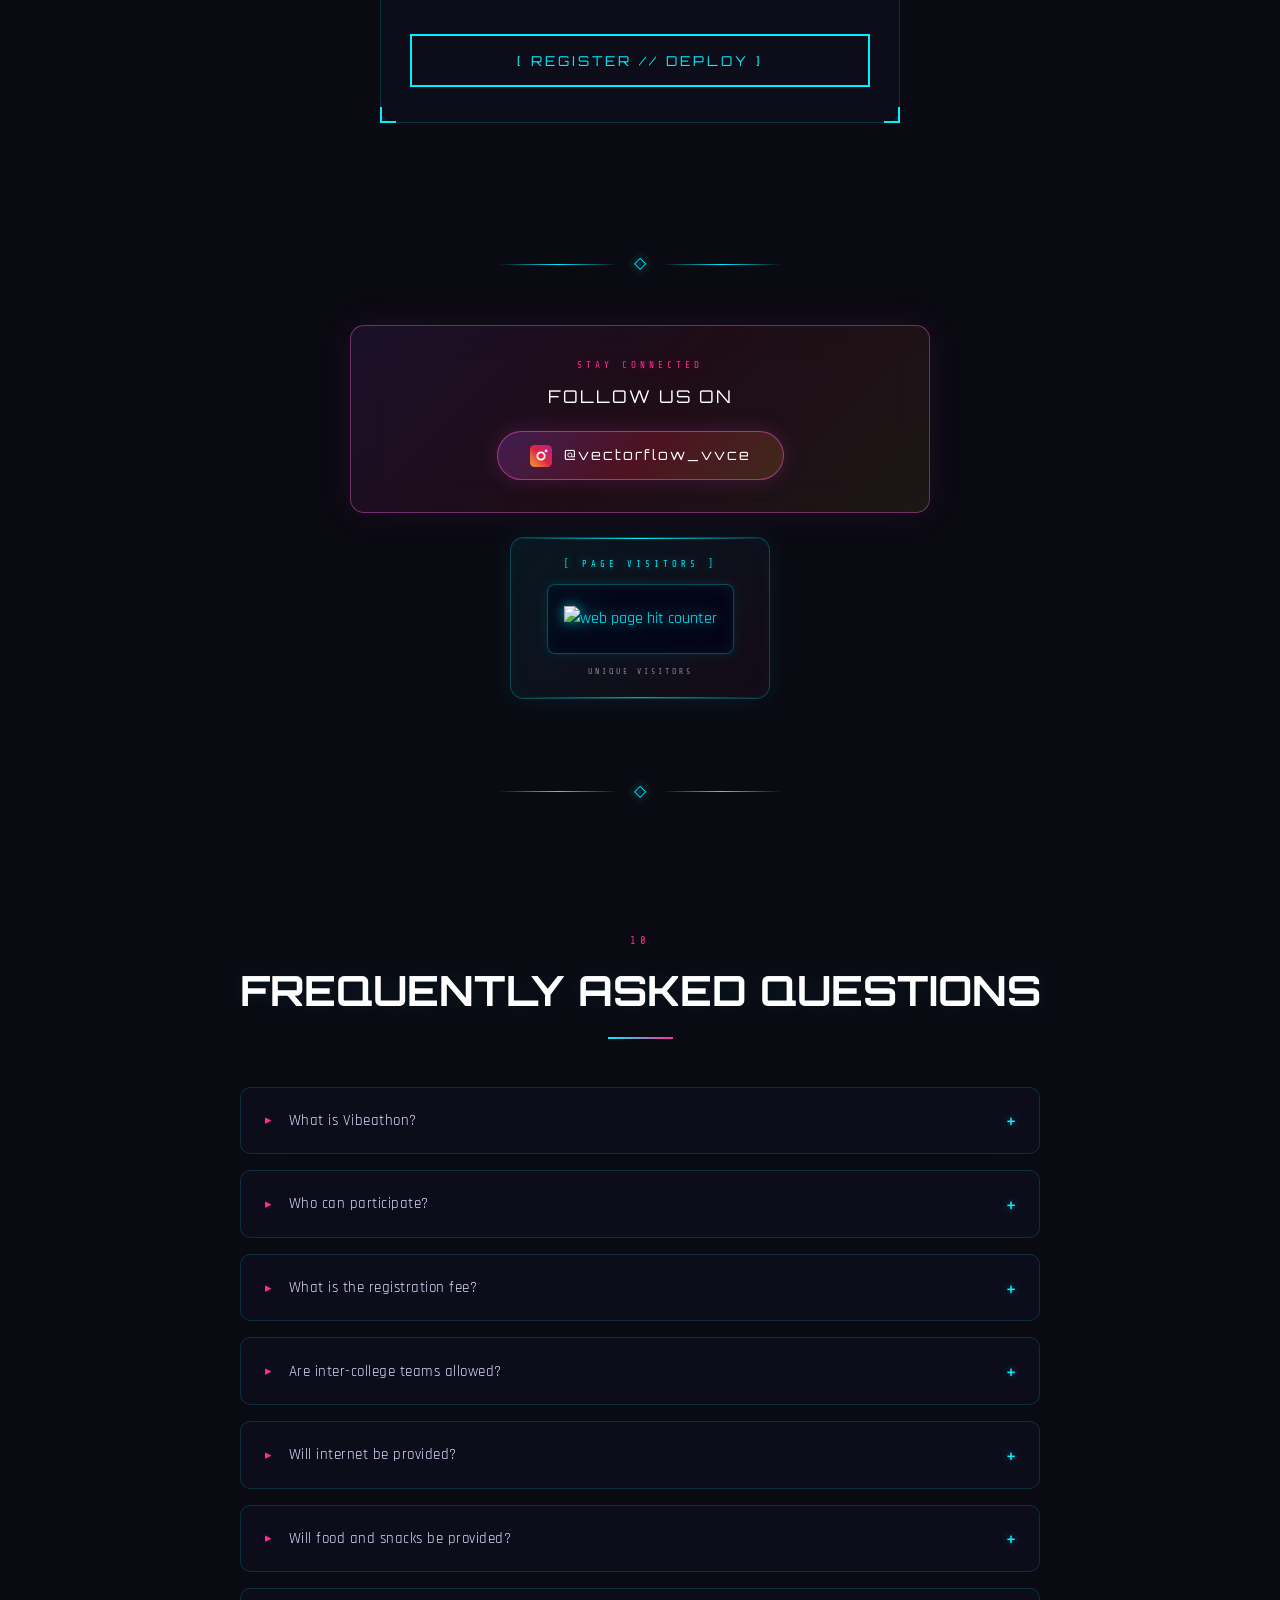
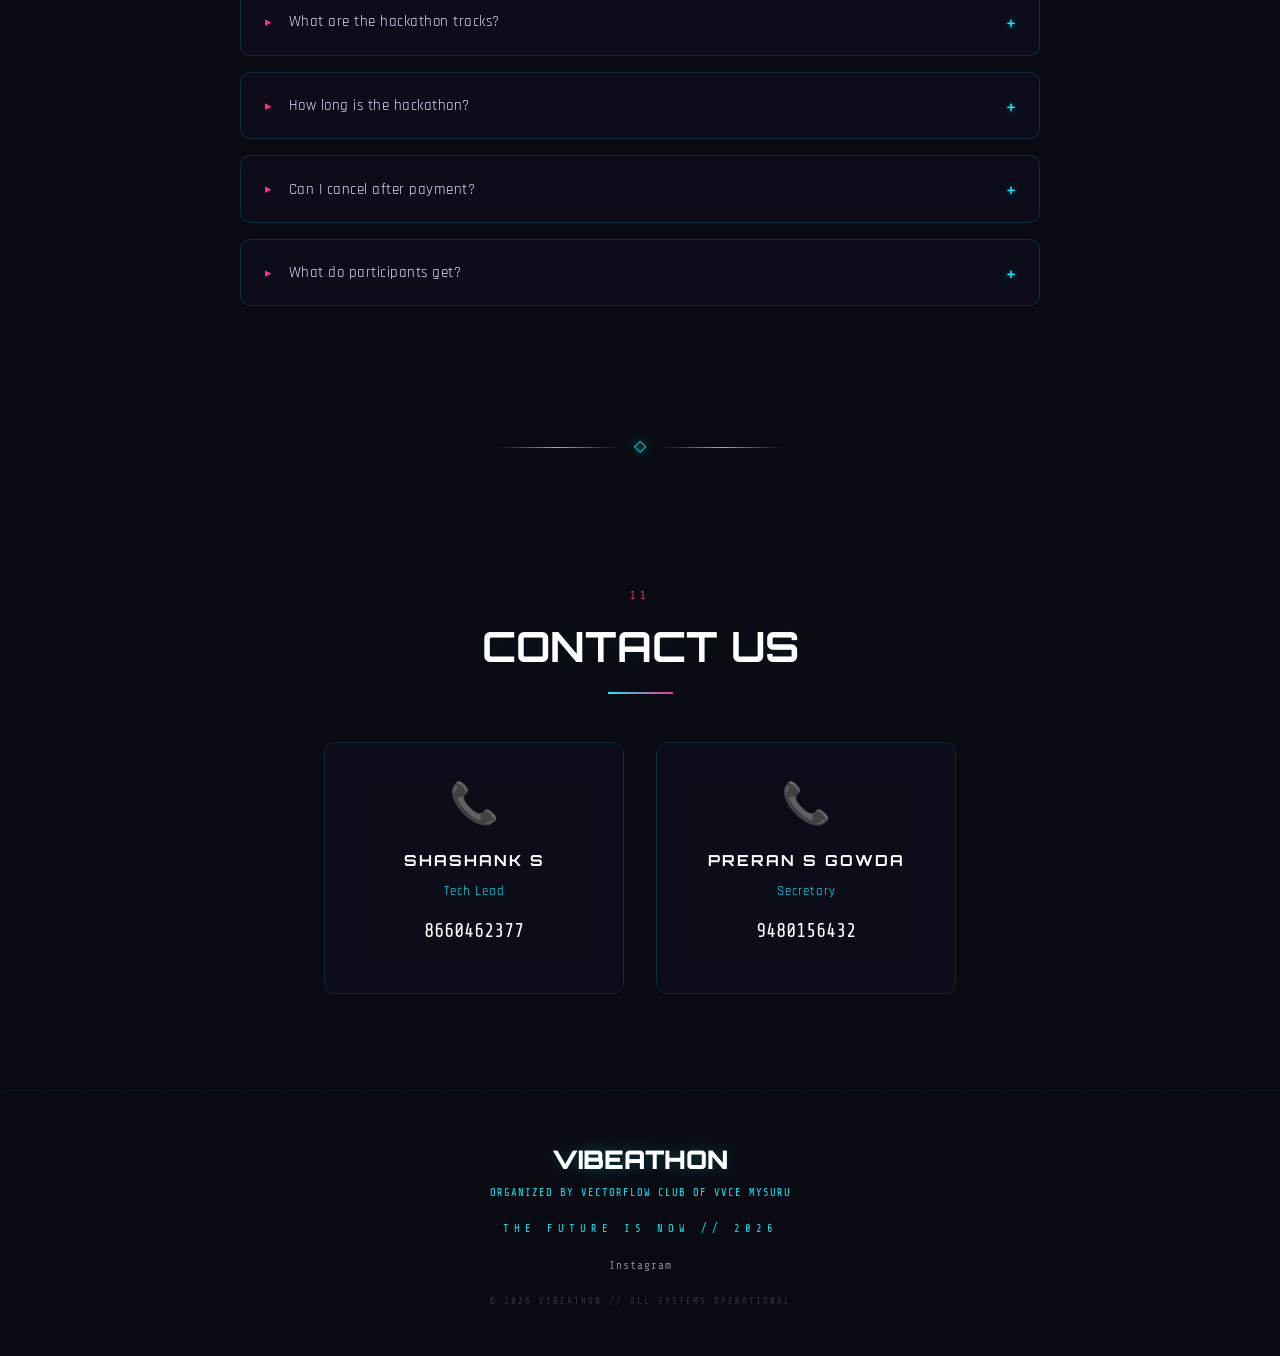
==== commit 827ebe03: "Revamp announcement section with new styles and content" ====
--- a/index.html
+++ b/index.html
@@ -139,32 +139,22 @@
             27TH APRIL 2026<br><span style="font-size: 1.1rem; color: #00f0ff; text-shadow: none;">SAVE THE DATE</span>
           </div>
         </div>
-        <div style="margin-top: 1.2rem; text-align: center; padding: 0.8rem 1.5rem; border: 1px solid rgba(255,45,149,0.4); border-radius: 8px; background: rgba(255,45,149,0.08);">
-          <p style="font-size: 1.1rem; color: #ff2d95; font-family: var(--hd); letter-spacing: 2px; text-shadow: 0 0 8px rgba(255,45,149,0.5); margin: 0;">
-            LAST DATE TO REGISTER: <strong style="color: #fff; font-size: 1.25rem;">22ND APRIL 2026 — 11:59 PM</strong>
+        <div style="margin-top: 1.2rem; text-align: center; padding: 1.2rem 1.5rem; border: 2px solid rgba(0,240,255,0.5); border-radius: 12px; background: linear-gradient(135deg,rgba(0,240,255,0.08),rgba(255,45,149,0.06)); position:relative; overflow:hidden;">
+          <div style="position:absolute;top:0;left:0;right:0;height:2px;background:linear-gradient(90deg,transparent,#00f0ff,#ff2d95,transparent);animation:scanMove 3s linear infinite;"></div>
+          <p style="font-size: 0.7rem; color: #00f0ff; font-family: var(--mn); letter-spacing: 4px; margin: 0 0 0.5rem; text-shadow: 0 0 8px rgba(0,240,255,0.4);">
+            📢 ANNOUNCEMENT
           </p>
-          <p style="font-size: 0.95rem; color: #00f0ff; font-family: var(--mn); letter-spacing: 1.5px; margin: 0.5rem 0 0 0; text-shadow: 0 0 6px rgba(0,240,255,0.4);">
-             TOP 50 TEAMS WILL BE SHORTLISTED 
+          <p style="font-size: 1.6rem; color: #fff; font-family: var(--hd); letter-spacing: 3px; text-shadow: 0 0 20px rgba(0,240,255,0.5), 0 0 40px rgba(255,45,149,0.3); margin: 0;">
+            🎉 RESULTS ARE OUT! 🎉
           </p>
-          <p style="font-size: 0.85rem; color: #ff9900; font-family: var(--mn); letter-spacing: 1.5px; margin: 0.4rem 0 0 0; text-shadow: 0 0 6px rgba(255,153,0,0.4);">
-             📢 RESULTS WILL BE ANNOUNCED ON 23RD APRIL 2026
+          <p style="font-size: 0.85rem; color: #ff2d95; font-family: var(--mn); letter-spacing: 1.5px; margin: 0.5rem 0 0 0; text-shadow: 0 0 6px rgba(255,45,149,0.4);">
+             TOP 50 TEAMS HAVE BEEN SHORTLISTED
           </p>
         </div>
-        <div style="margin-top:0.85rem;text-align:center;">
-          <p style="font-family:var(--mn);font-size:0.6rem;color:var(--dim);letter-spacing:2px;margin-bottom:0.6rem;">JOIN WHATSAPP GROUPS</p>
-          <div style="display:flex;gap:0.75rem;justify-content:center;flex-wrap:wrap;">
-            <a href="https://chat.whatsapp.com/FAP9p1eE5e14ixyBN4zh3I?mode=gi_t" target="_blank" rel="noopener noreferrer" style="display:inline-flex;align-items:center;gap:0.5rem;padding:0.5rem 1rem;background:rgba(37,211,102,0.1);border:1px solid rgba(37,211,102,0.45);border-radius:6px;color:#25d366;font-family:var(--mn);font-size:0.75rem;letter-spacing:1px;text-decoration:none;transition:all 0.3s;">
-              <svg width="15" height="15" viewBox="0 0 24 24" fill="#25d366" xmlns="http://www.w3.org/2000/svg" style="flex-shrink:0;"><path d="M17.472 14.382c-.297-.149-1.758-.867-2.03-.967-.273-.099-.471-.148-.67.15-.197.297-.767.966-.94 1.164-.173.199-.347.223-.644.075-.297-.15-1.255-.463-2.39-1.475-.883-.788-1.48-1.761-1.653-2.059-.173-.297-.018-.458.13-.606.134-.133.298-.347.446-.52.149-.174.198-.298.298-.497.099-.198.05-.371-.025-.52-.075-.149-.669-1.612-.916-2.207-.242-.579-.487-.5-.669-.51-.173-.008-.371-.01-.57-.01-.198 0-.52.074-.792.372-.272.297-1.04 1.016-1.04 2.479 0 1.462 1.065 2.875 1.213 3.074.149.198 2.096 3.2 5.077 4.487.709.306 1.262.489 1.694.625.712.227 1.36.195 1.871.118.571-.085 1.758-.719 2.006-1.413.248-.694.248-1.289.173-1.413-.074-.124-.272-.198-.57-.347m-5.421 7.403h-.004a9.87 9.87 0 01-5.031-1.378l-.361-.214-3.741.982.998-3.648-.235-.374a9.86 9.86 0 01-1.51-5.26c.001-5.45 4.436-9.884 9.888-9.884 2.64 0 5.122 1.03 6.988 2.898a9.825 9.825 0 012.893 6.994c-.003 5.45-4.437 9.884-9.885 9.884m8.413-18.297A11.815 11.815 0 0012.05 0C5.495 0 .16 5.335.157 11.892c0 2.096.547 4.142 1.588 5.945L.057 24l6.305-1.654a11.882 11.882 0 005.683 1.448h.005c6.554 0 11.89-5.335 11.893-11.893a11.821 11.821 0 00-3.48-8.413z"/></svg>
-              TRACK 1 GROUP
-            </a>
-            <a href="https://chat.whatsapp.com/LrXBKd58CRT2yIVHhQUVnm?mode=gi_t" target="_blank" rel="noopener noreferrer" style="display:inline-flex;align-items:center;gap:0.5rem;padding:0.5rem 1rem;background:rgba(37,211,102,0.1);border:1px solid rgba(37,211,102,0.45);border-radius:6px;color:#25d366;font-family:var(--mn);font-size:0.75rem;letter-spacing:1px;text-decoration:none;transition:all 0.3s;">
-              <svg width="15" height="15" viewBox="0 0 24 24" fill="#25d366" xmlns="http://www.w3.org/2000/svg" style="flex-shrink:0;"><path d="M17.472 14.382c-.297-.149-1.758-.867-2.03-.967-.273-.099-.471-.148-.67.15-.197.297-.767.966-.94 1.164-.173.199-.347.223-.644.075-.297-.15-1.255-.463-2.39-1.475-.883-.788-1.48-1.761-1.653-2.059-.173-.297-.018-.458.13-.606.134-.133.298-.347.446-.52.149-.174.198-.298.298-.497.099-.198.05-.371-.025-.52-.075-.149-.669-1.612-.916-2.207-.242-.579-.487-.5-.669-.51-.173-.008-.371-.01-.57-.01-.198 0-.52.074-.792.372-.272.297-1.04 1.016-1.04 2.479 0 1.462 1.065 2.875 1.213 3.074.149.198 2.096 3.2 5.077 4.487.709.306 1.262.489 1.694.625.712.227 1.36.195 1.871.118.571-.085 1.758-.719 2.006-1.413.248-.694.248-1.289.173-1.413-.074-.124-.272-.198-.57-.347m-5.421 7.403h-.004a9.87 9.87 0 01-5.031-1.378l-.361-.214-3.741.982.998-3.648-.235-.374a9.86 9.86 0 01-1.51-5.26c.001-5.45 4.436-9.884 9.888-9.884 2.64 0 5.122 1.03 6.988 2.898a9.825 9.825 0 012.893 6.994c-.003 5.45-4.437 9.884-9.885 9.884m8.413-18.297A11.815 11.815 0 0012.05 0C5.495 0 .16 5.335.157 11.892c0 2.096.547 4.142 1.588 5.945L.057 24l6.305-1.654a11.882 11.882 0 005.683 1.448h.005c6.554 0 11.89-5.335 11.893-11.893a11.821 11.821 0 00-3.48-8.413z"/></svg>
-              TRACK 2 GROUP
-            </a>
-          </div>
-        </div>
-        <a href="#about" class="cta-btn neon-pulse"><span class="cta-bg"></span><span class="cta-txt">ENTER THE
-            VIBE</span><span class="cta-arr">⟩</span></a>
+        <div style="display:flex;flex-direction:column;align-items:center;gap:0.8rem;margin-top:1.2rem;">
+          <a href="results.html" id="results-cta-btn" style="display:inline-flex;align-items:center;justify-content:center;gap:12px;padding:1rem 2.8rem;border:2px solid #ff2d95;color:#fff;font-family:var(--hd);font-size:1.1rem;letter-spacing:3px;text-decoration:none;position:relative;overflow:hidden;background:linear-gradient(135deg,rgba(255,45,149,0.25),rgba(176,38,255,0.15));border-radius:8px;box-shadow:0 0 30px rgba(255,45,149,0.3),0 0 60px rgba(255,45,149,0.1);transition:all 0.3s;animation:resultBtnPulse 2s ease-in-out infinite;">🏆 VIEW RESULTS ⟩</a>
+          <a href="#about" class="cta-btn neon-pulse" style="opacity:0.7;font-size:0.8rem;"><span class="cta-bg"></span><span class="cta-txt">EXPLORE EVENT</span><span class="cta-arr">⟩</span></a>
+        </div>
       </div>
     </section>
 
